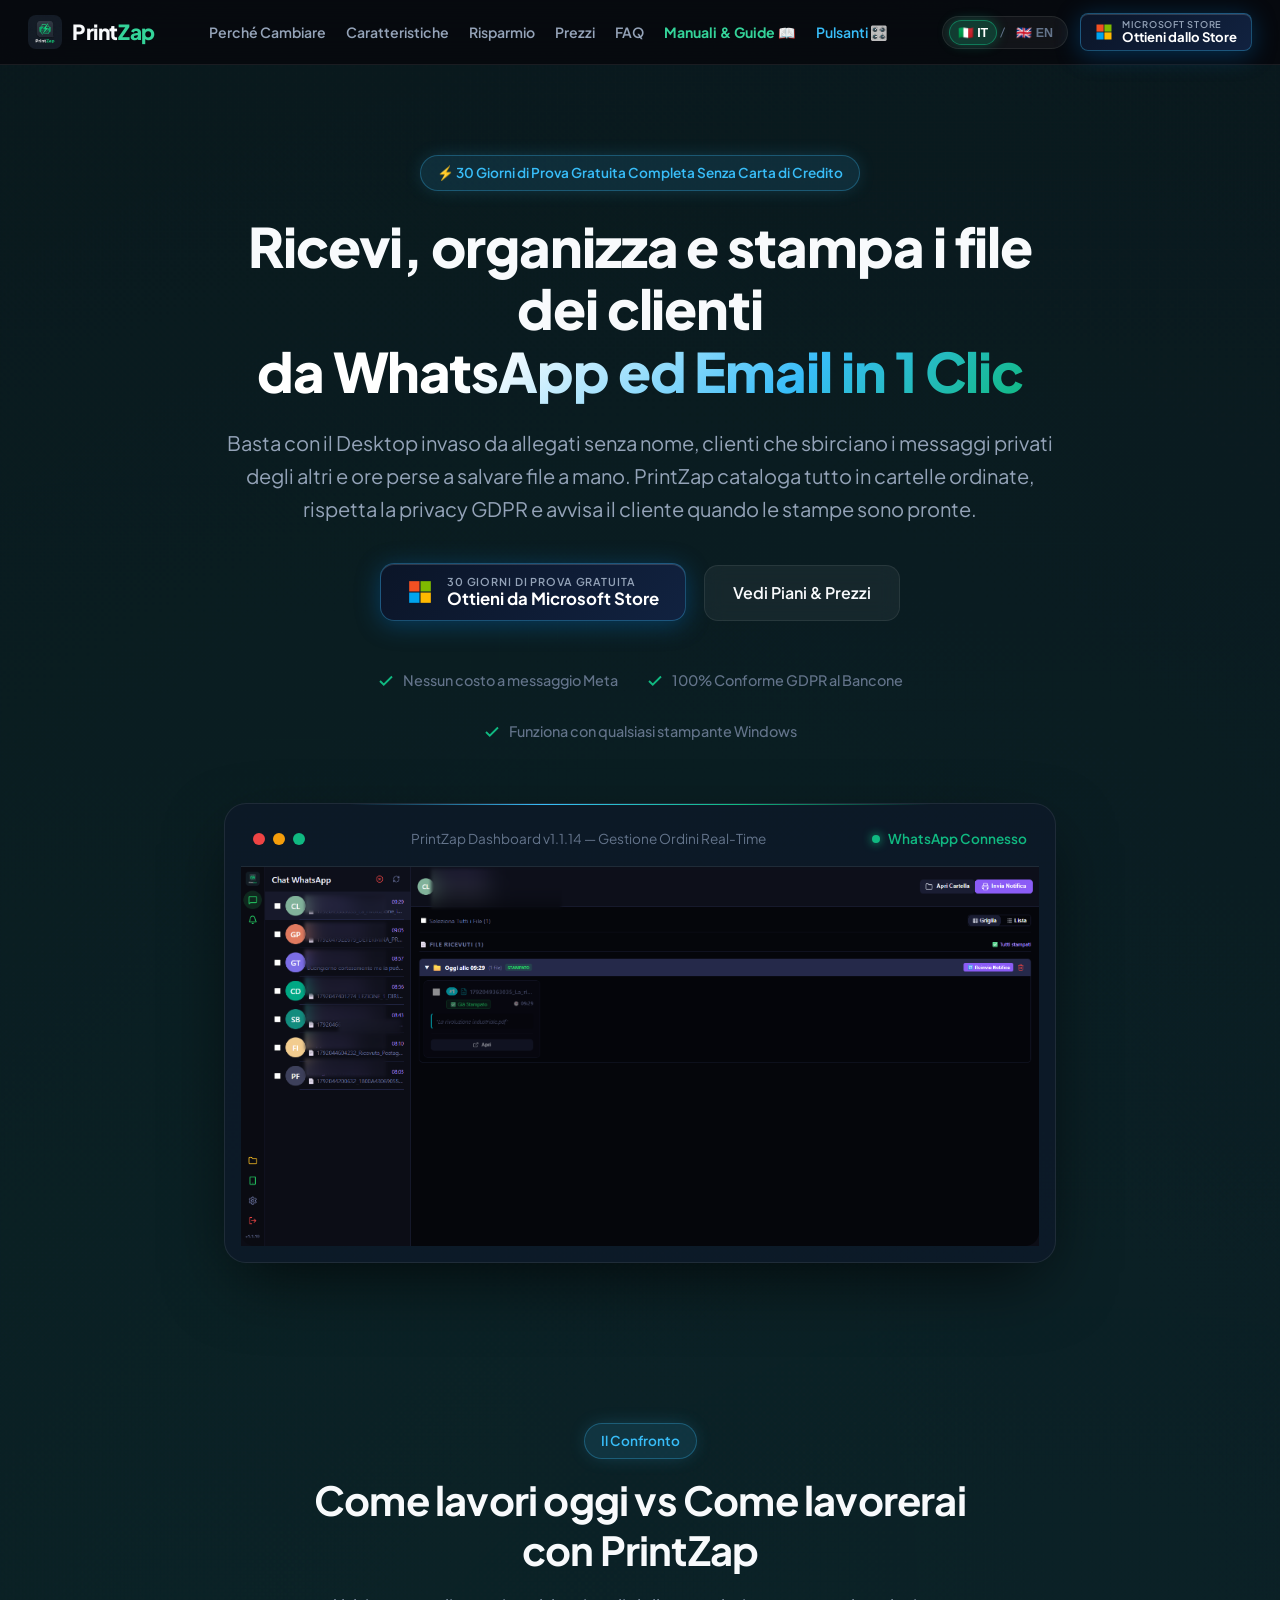
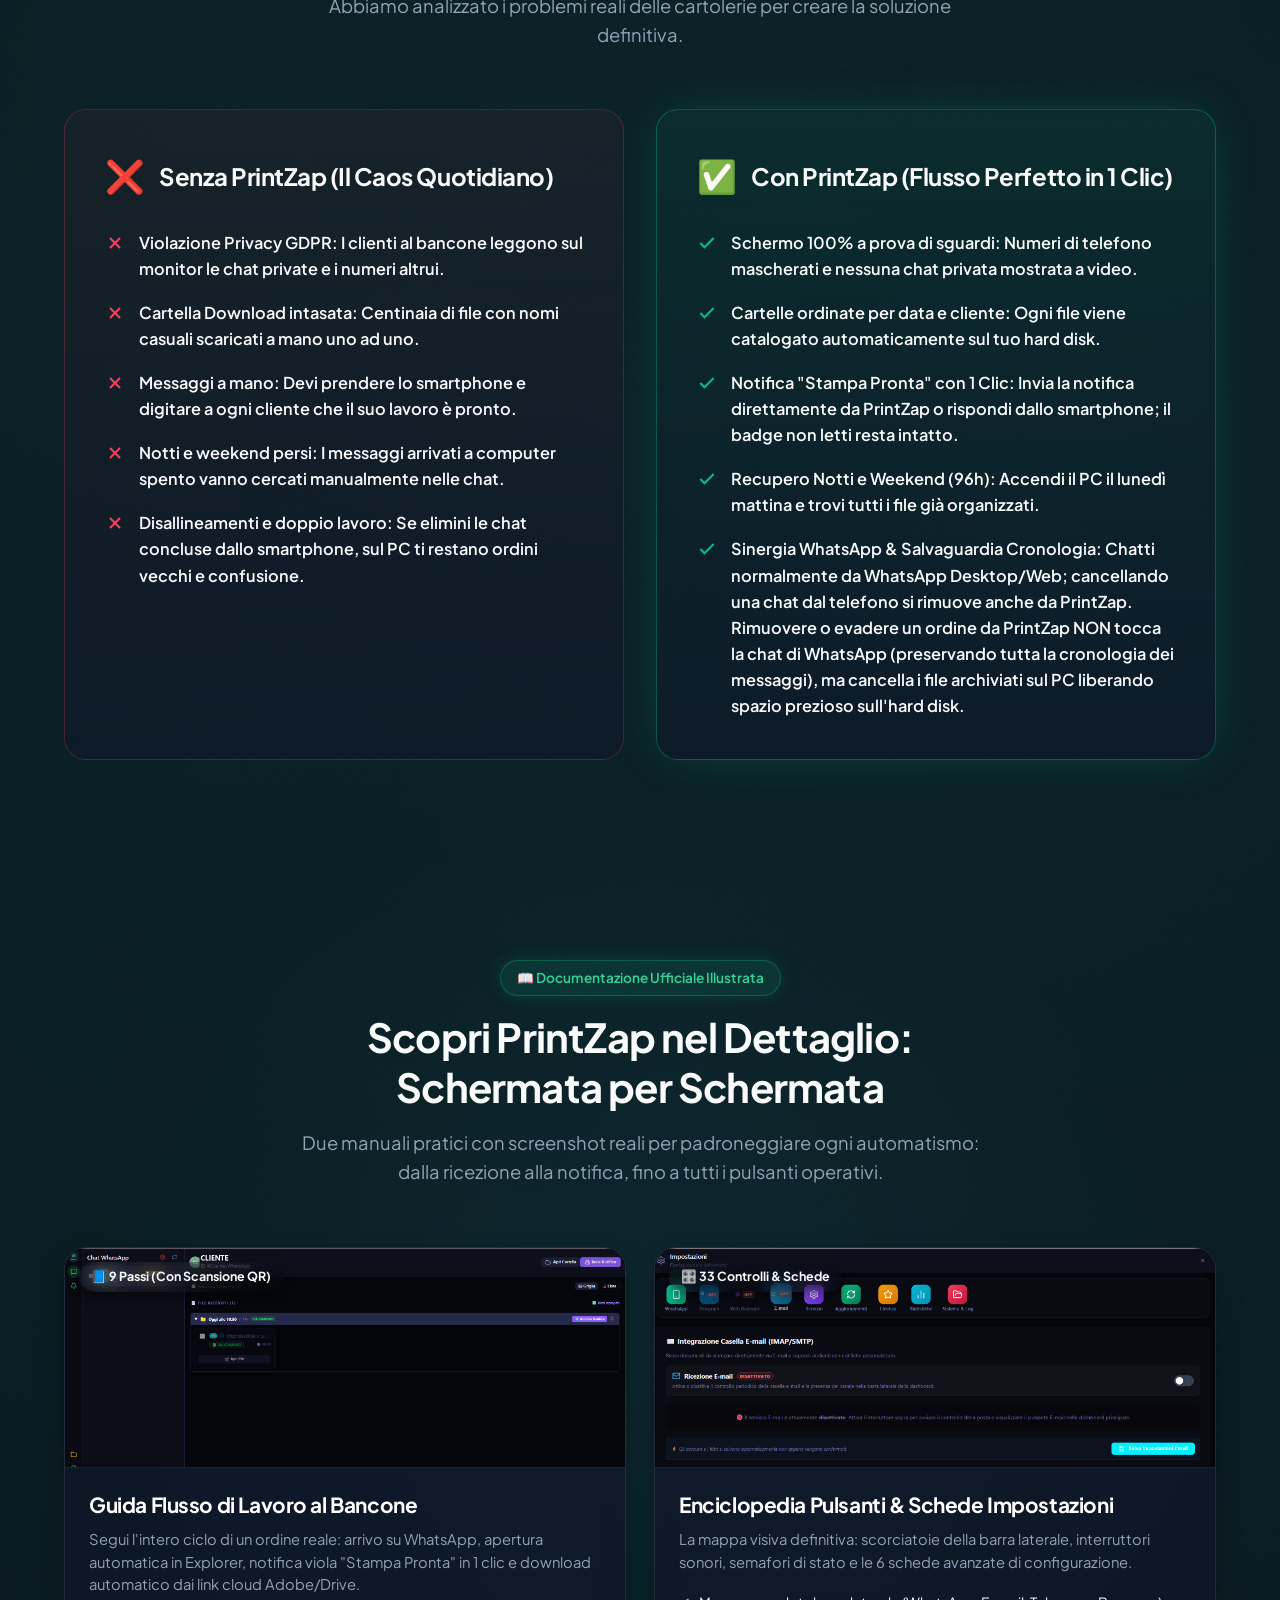
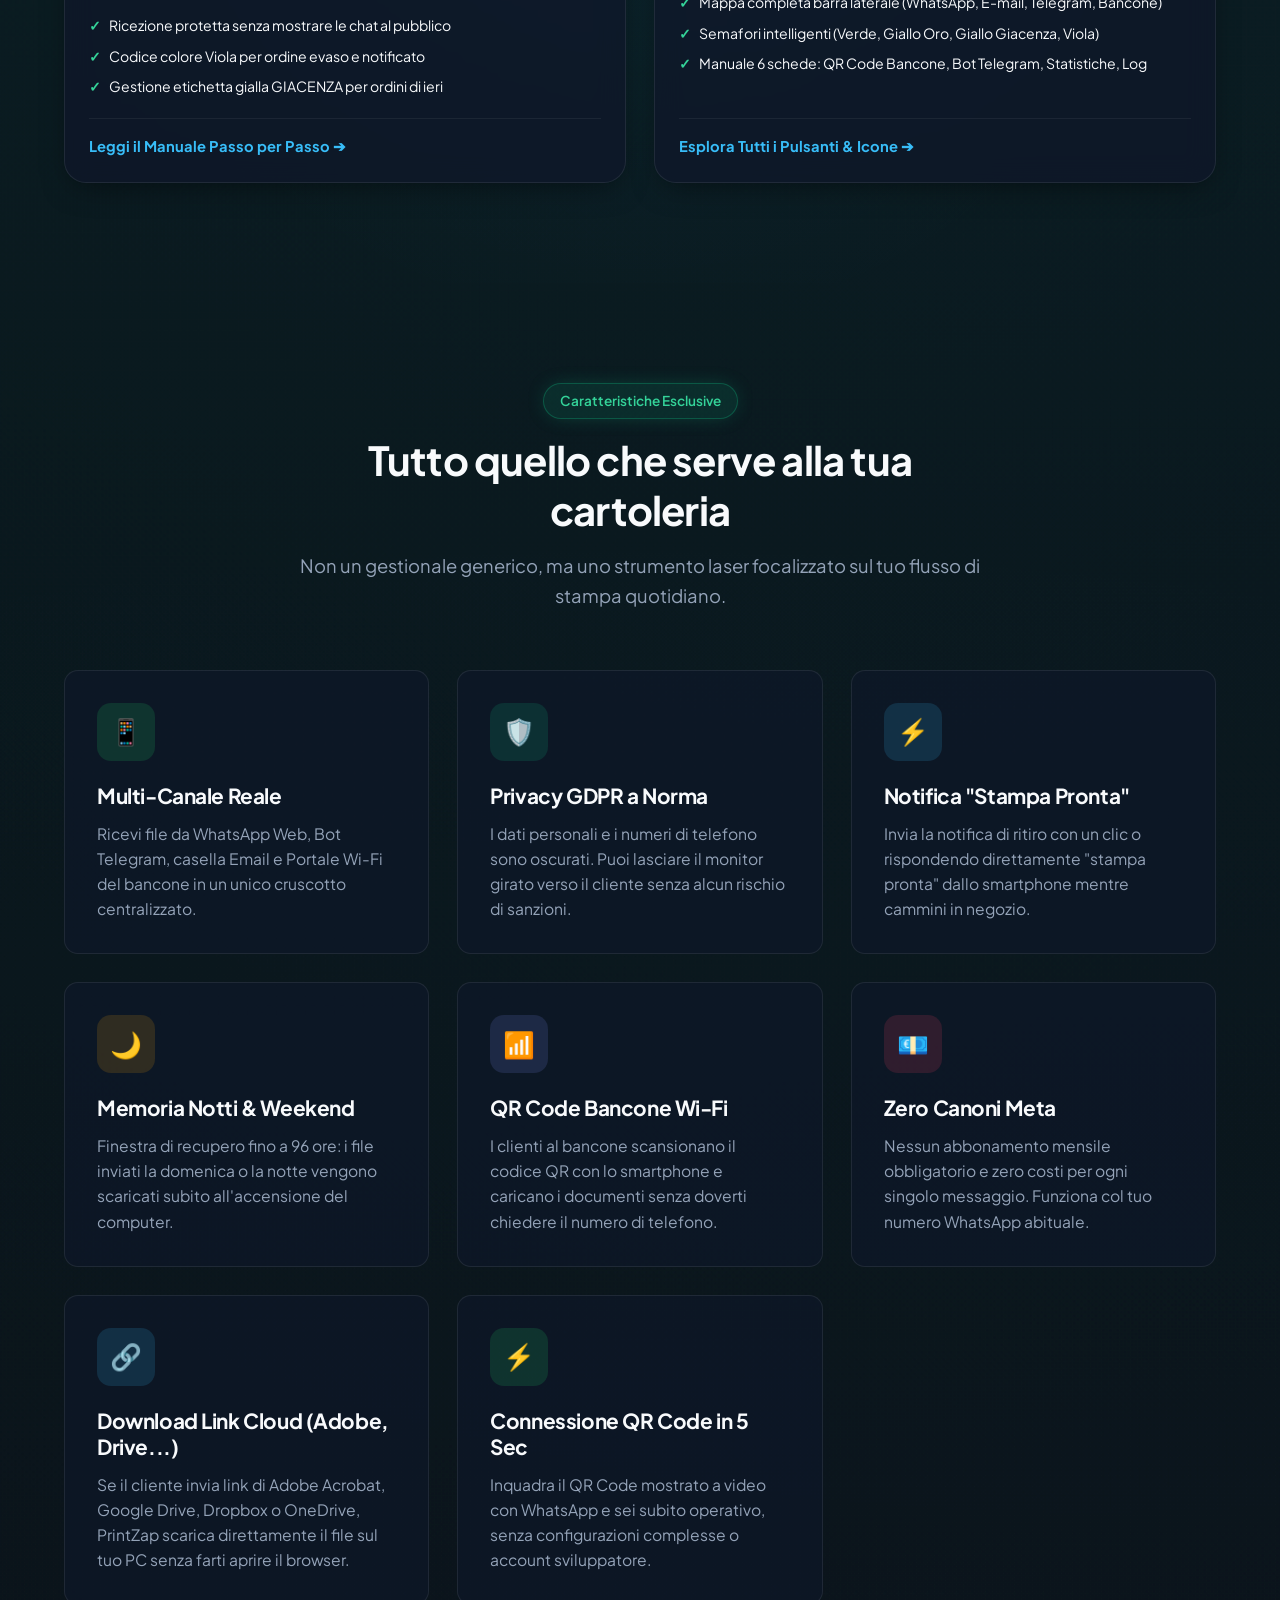
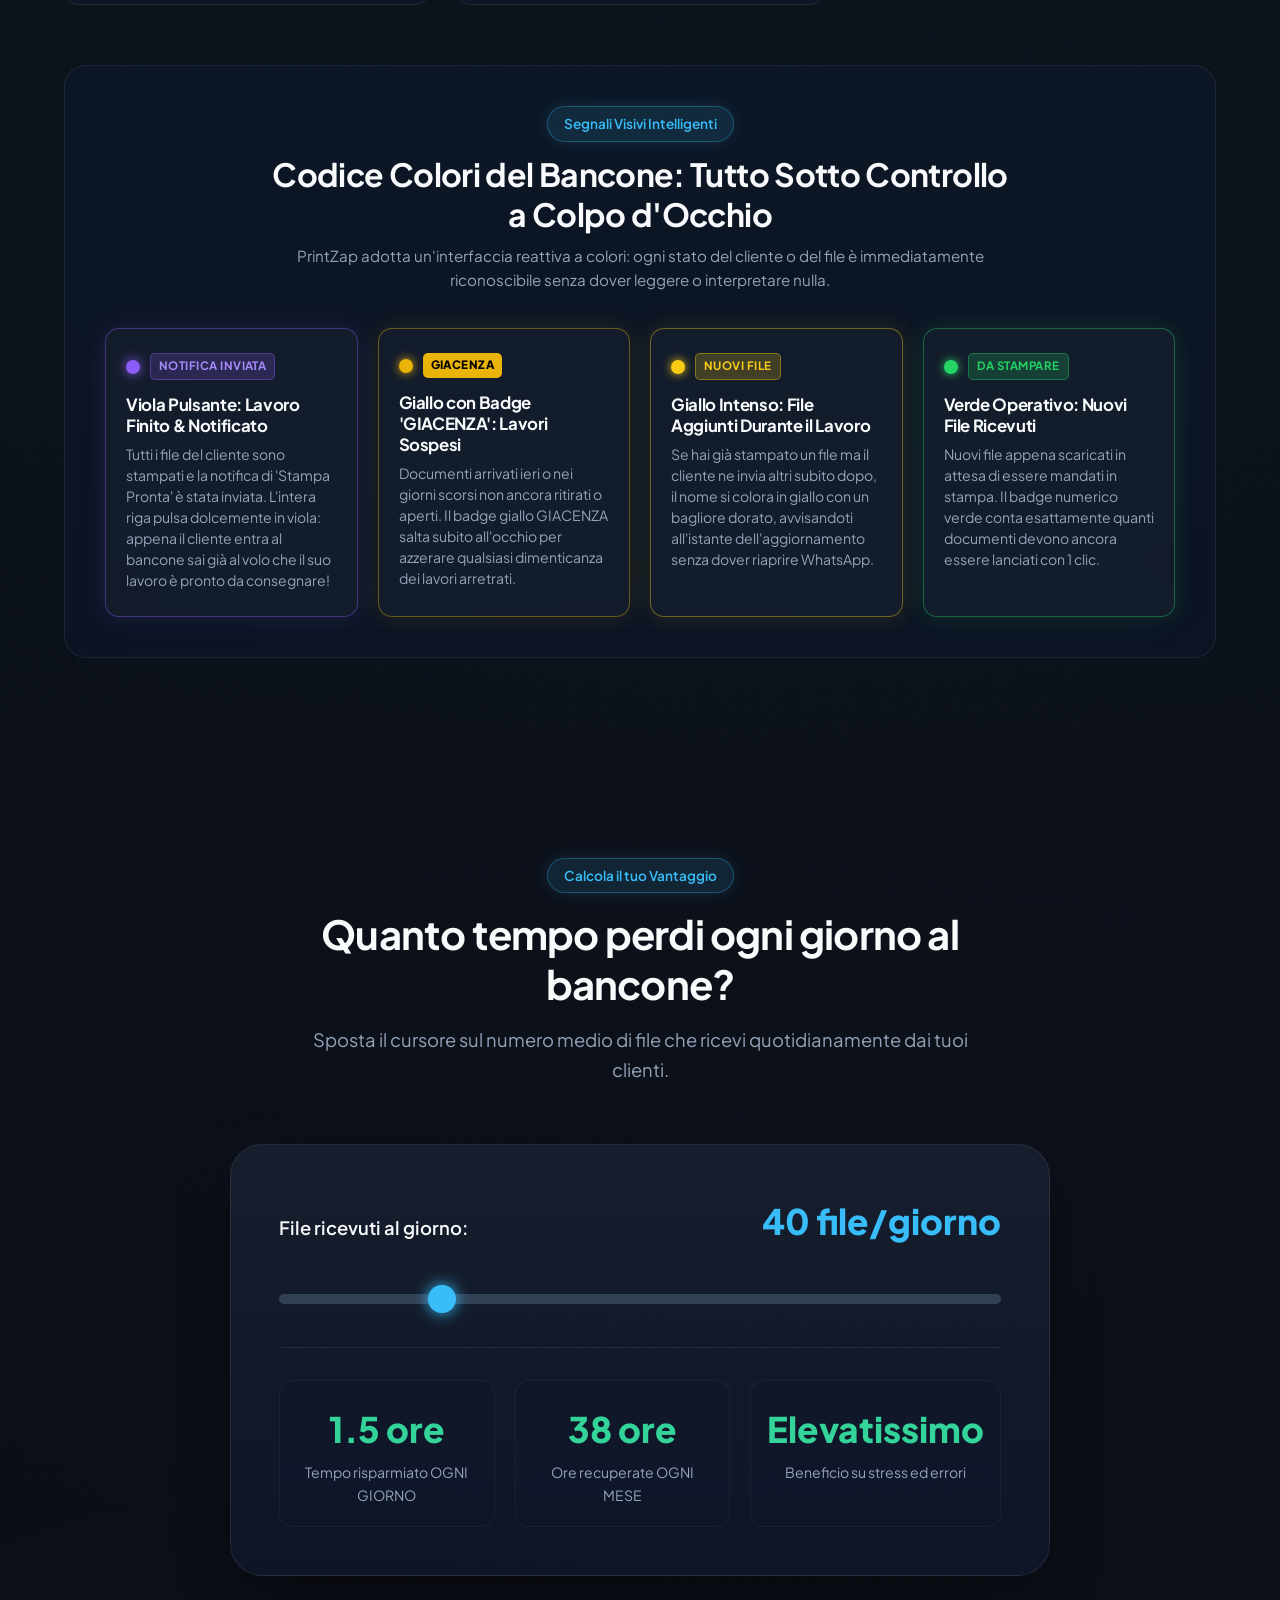
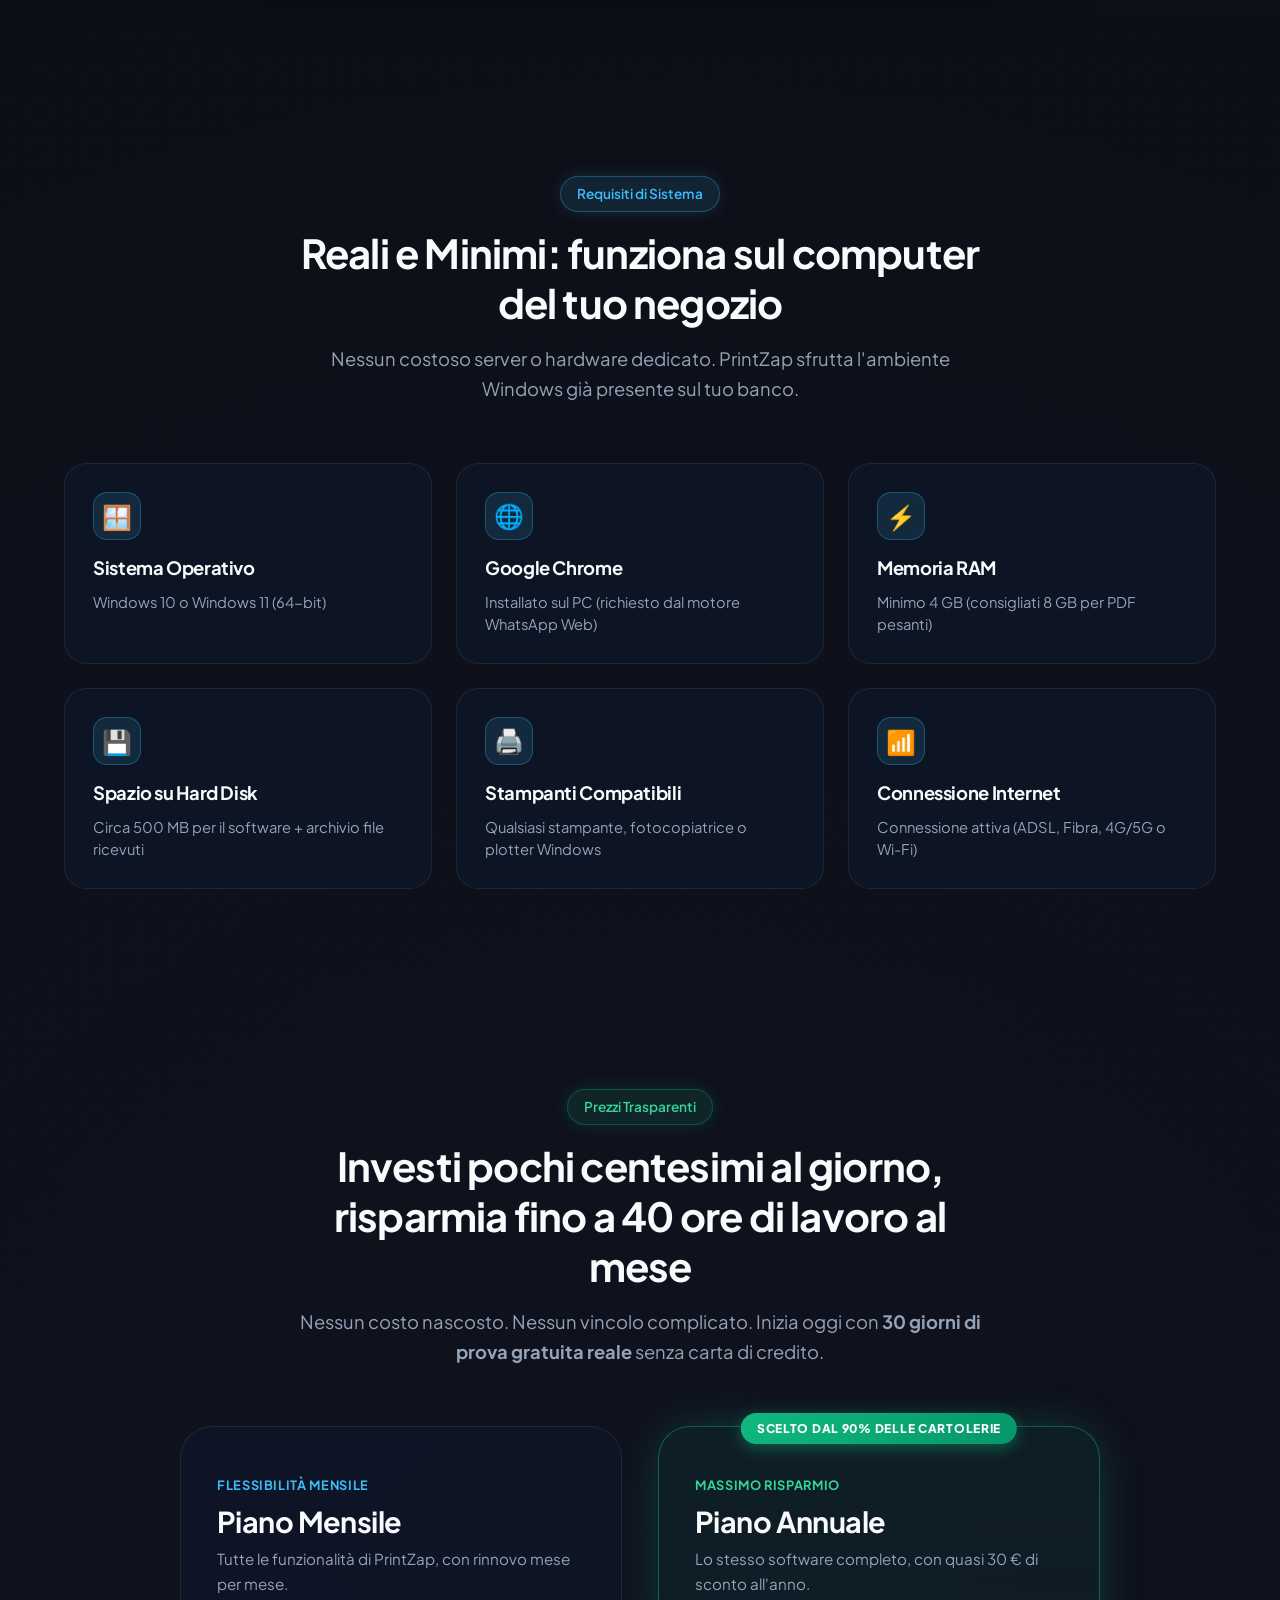
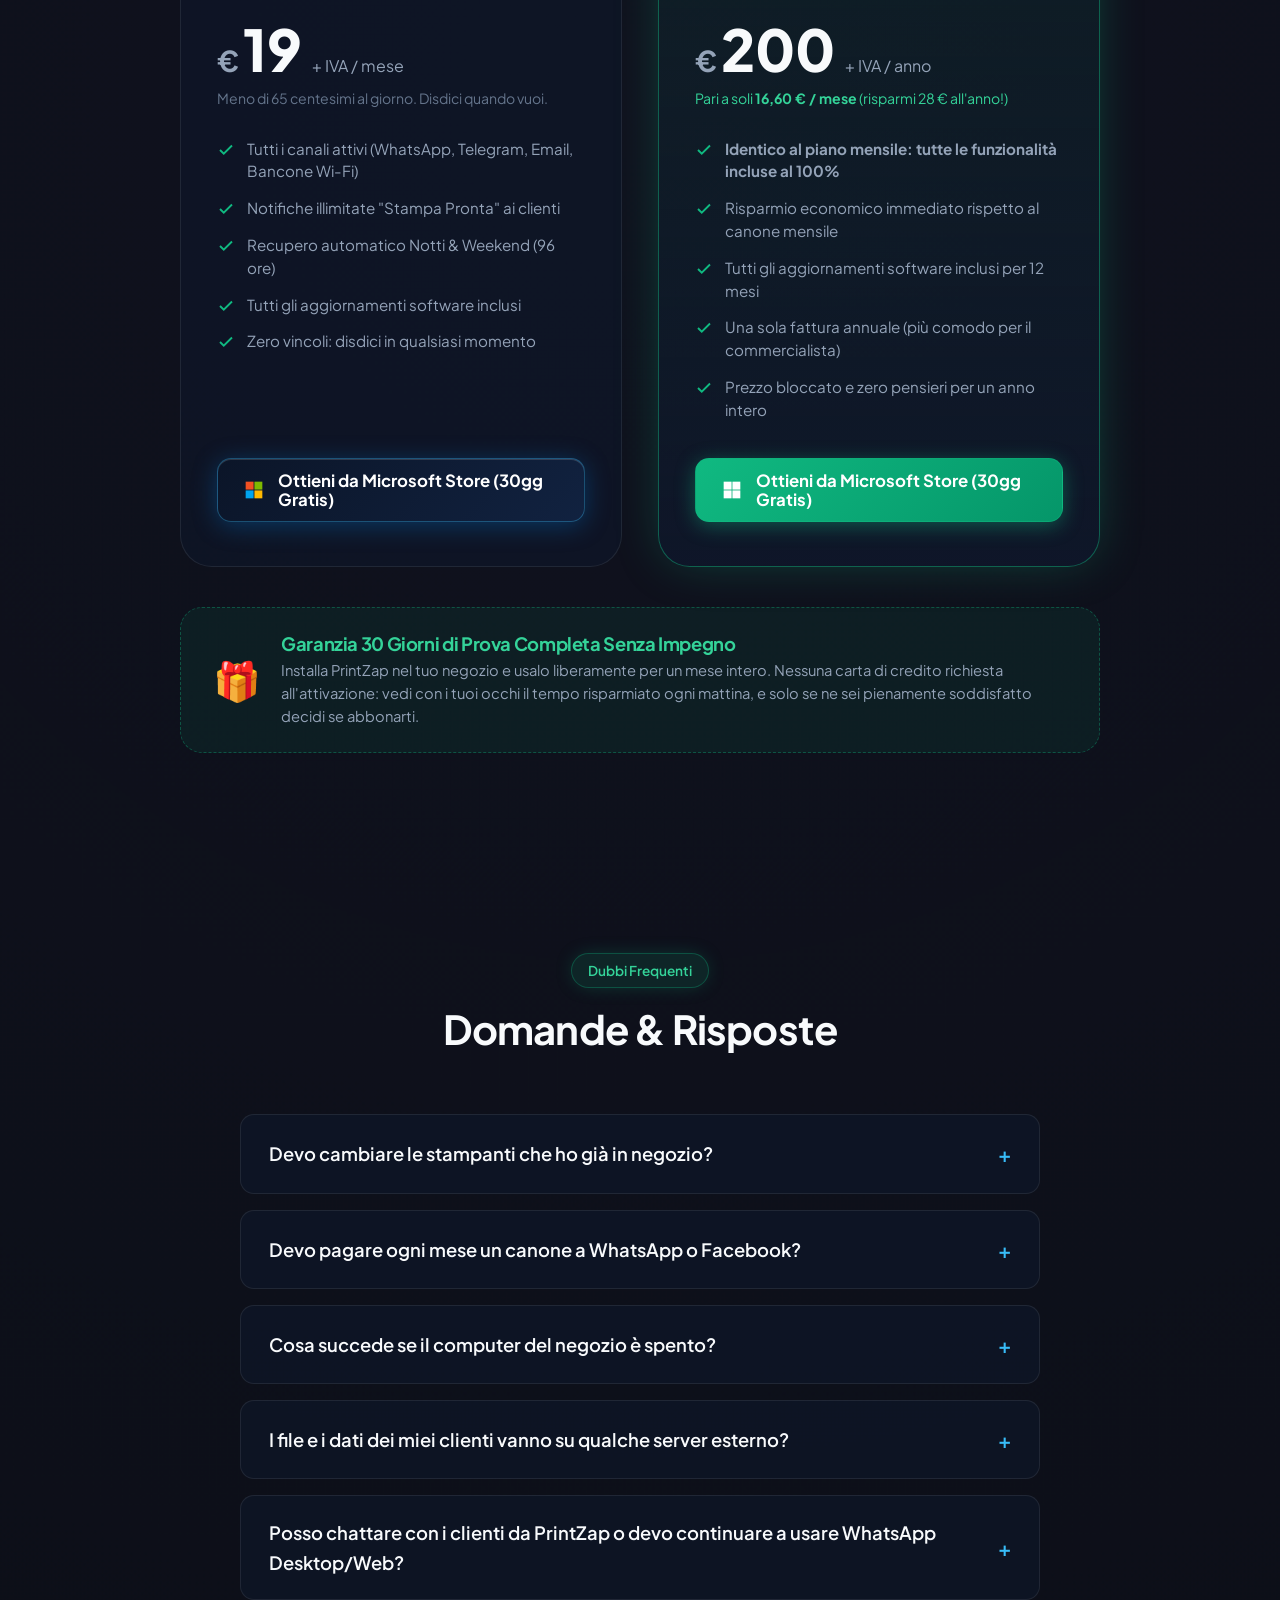
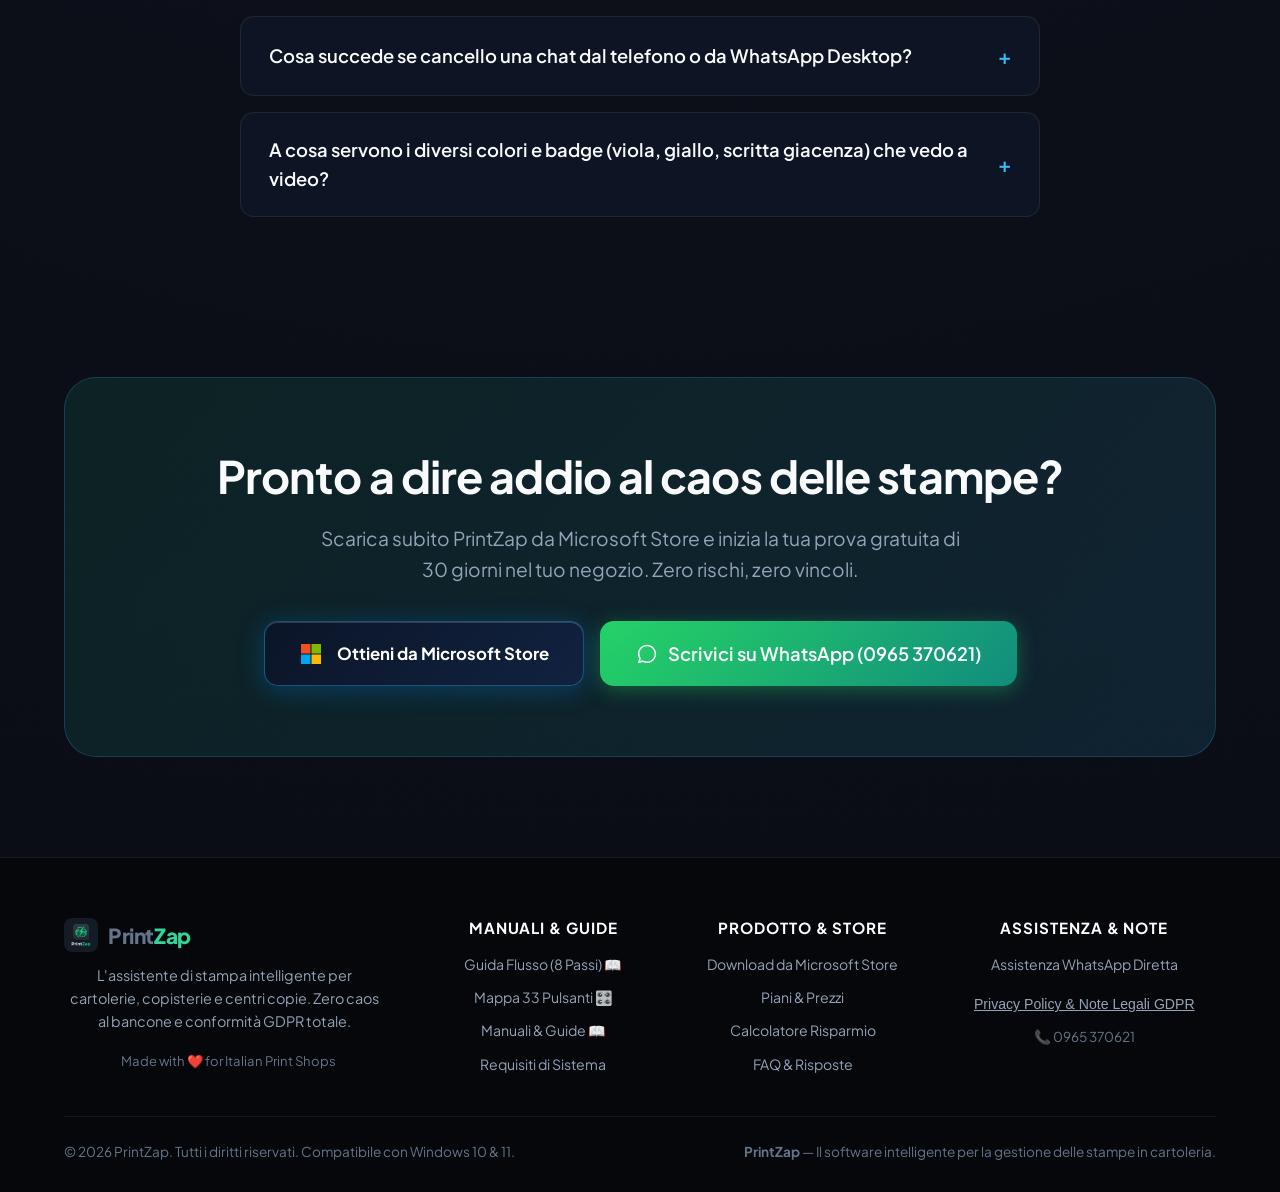
==== index.html @ ba6e80af "feat(web): pubblica sito web e guide illustrate PrintZap su GitHub Pages" ====
<!DOCTYPE html>
<html lang="it">
<head>
  <meta charset="UTF-8">
  <meta name="viewport" content="width=device-width, initial-scale=1.0">
  <title>PrintZap — L'Assistente di Stampa Intelligente per Cartolerie e Centri Copie</title>
  <meta name="description" content="Ricevi, organizza e stampa automaticamente i file da WhatsApp, Telegram, Email e Bancone Wi-Fi. Zero caos, conformità GDPR totale e notifica 'Stampa Pronta' in un clic.">
  
  <!-- Open Graph / WhatsApp Preview -->
  <meta property="og:type" content="website">
  <meta property="og:title" content="PrintZap — L'Assistente di Stampa per Cartolerie">
  <meta property="og:description" content="Automatizza la ricezione e la stampa dei file dei clienti da WhatsApp, Telegram ed Email. Scopri quanto tempo puoi risparmiare ogni giorno!">
  <meta property="og:image" content="logo.png">

  <!-- Google Fonts: Plus Jakarta Sans -->
  <link rel="preconnect" href="https://fonts.googleapis.com">
  <link rel="preconnect" href="https://fonts.gstatic.com" crossorigin>
  <link href="https://fonts.googleapis.com/css2?family=Plus+Jakarta+Sans:wght@400;500;600;700;800&display=swap" rel="stylesheet">

  <link rel="stylesheet" href="style.css">
  <link rel="icon" type="image/png" href="logo.png">
</head>
<body>

  <!-- ================= NAVBAR ================= -->
  <nav class="navbar">
    <div class="nav-container">
      <a href="#" class="nav-brand">
        <img src="logo.png" alt="PrintZap Logo" class="nav-logo" onerror="this.style.display='none'">
        <span>Print<span style="color: var(--primary-light);">Zap</span></span>
      </a>

      <ul class="nav-links">
        <li><a href="#confronto" data-i18n="nav_why">Perché Cambiare</a></li>
        <li><a href="#funzionalita" data-i18n="nav_features">Caratteristiche</a></li>
        <li><a href="#calcolatore" data-i18n="nav_calculator">Risparmio</a></li>
        <li><a href="#prezzi" data-i18n="nav_pricing">Prezzi</a></li>
        <li><a href="#faq" data-i18n="nav_faq">FAQ</a></li>
        <li><a href="#guide" style="color: var(--primary-light); font-weight: 700;" data-i18n="nav_hub">Manuali & Guide 📖</a></li>
        <li><a href="pulsanti.html" style="color: #38bdf8;" data-i18n="nav_buttons">Pulsanti 🎛️</a></li>
      </ul>

      <div class="nav-actions">
        <!-- Language Switcher IT / EN -->
        <div class="lang-switch-box" id="langSwitcher">
          <button type="button" class="lang-btn active" data-lang="it">🇮🇹 IT</button>
          <span class="lang-divider">/</span>
          <button type="button" class="lang-btn" data-lang="en">🇬🇧 EN</button>
        </div>

        <a href="https://apps.microsoft.com" class="btn-ms-store btn-sm" id="navStoreBtn" target="_blank" rel="noopener">
          <span class="ms-store-icon">
            <svg width="18" height="18" viewBox="0 0 24 24" fill="none">
              <rect x="2" y="2" width="9.5" height="9.5" fill="#f25022"/>
              <rect x="12.5" y="2" width="9.5" height="9.5" fill="#7fba00"/>
              <rect x="2" y="12.5" width="9.5" height="9.5" fill="#00a4ef"/>
              <rect x="12.5" y="12.5" width="9.5" height="9.5" fill="#ffb900"/>
            </svg>
          </span>
          <span class="ms-store-text">
            <span class="ms-store-sub">Microsoft Store</span>
            <span class="ms-store-main" data-i18n="nav_download">Ottieni dallo Store</span>
          </span>
        </a>
      </div>
    </div>
  </nav>

  <!-- ================= HERO SECTION ================= -->
  <header class="hero">
    <div class="container hero-content">
      <div class="badge badge-blue">
        <span data-i18n="hero_badge">⚡ 30 Giorni di Prova Gratuita Completa Senza Carta di Credito</span>
      </div>

      <h1 class="hero-title" data-i18n="hero_title">
        Ricevi, organizza e stampa i file dei clienti <br>
        <span class="gradient-text">da WhatsApp ed Email in 1 Clic</span>
      </h1>

      <p class="hero-subtitle" data-i18n="hero_subtitle">
        Basta con il Desktop invaso da allegati senza nome, clienti che sbirciano i messaggi privati degli altri e ore perse a salvare file a mano. 
        PrintZap cataloga tutto in cartelle ordinate, rispetta la privacy GDPR e avvisa il cliente quando le stampe sono pronte.
      </p>

      <div class="hero-cta">
        <a href="https://apps.microsoft.com" class="btn-ms-store" id="heroStoreBtn" target="_blank" rel="noopener">
          <span class="ms-store-icon">
            <svg width="26" height="26" viewBox="0 0 24 24" fill="none">
              <rect x="2" y="2" width="9.5" height="9.5" fill="#f25022"/>
              <rect x="12.5" y="2" width="9.5" height="9.5" fill="#7fba00"/>
              <rect x="2" y="12.5" width="9.5" height="9.5" fill="#00a4ef"/>
              <rect x="12.5" y="12.5" width="9.5" height="9.5" fill="#ffb900"/>
            </svg>
          </span>
          <span class="ms-store-text">
            <span class="ms-store-sub" data-i18n="hero_cta_sub">30 Giorni di Prova Gratuita</span>
            <span class="ms-store-main" data-i18n="hero_cta_download">Ottieni da Microsoft Store</span>
          </span>
        </a>
        <a href="#prezzi" class="btn btn-secondary" data-i18n="hero_cta_pricing">
          Vedi Piani & Prezzi
        </a>
      </div>

      <div class="trust-badges">
        <div class="trust-item">
          <svg width="18" height="18" viewBox="0 0 24 24" fill="none" stroke="currentColor" stroke-width="2.5"><polyline points="20 6 9 17 4 12"></polyline></svg>
          <span data-i18n="hero_trust_meta">Nessun costo a messaggio Meta</span>
        </div>
        <div class="trust-item">
          <svg width="18" height="18" viewBox="0 0 24 24" fill="none" stroke="currentColor" stroke-width="2.5"><polyline points="20 6 9 17 4 12"></polyline></svg>
          <span data-i18n="hero_trust_gdpr">100% Conforme GDPR al Bancone</span>
        </div>
        <div class="trust-item">
          <svg width="18" height="18" viewBox="0 0 24 24" fill="none" stroke="currentColor" stroke-width="2.5"><polyline points="20 6 9 17 4 12"></polyline></svg>
          <span data-i18n="hero_trust_printer">Funziona con qualsiasi stampante Windows</span>
        </div>
      </div>

      <!-- ================= INTERACTIVE DASHBOARD PREVIEW ================= -->
      <div class="mockup-wrapper">
        <div class="mockup-header">
          <div class="mockup-dots">
            <div class="mockup-dot"></div>
            <div class="mockup-dot"></div>
            <div class="mockup-dot"></div>
          </div>
          <div data-i18n="mockup_title"><strong>PrintZap Dashboard v1.1.14</strong> — Gestione Ordini Real-Time</div>
          <div class="mockup-status">
            <span class="status-pulse"></span>
            <span data-i18n="mockup_status">WhatsApp Connesso</span>
          </div>
        </div>

        <div class="mockup-body" style="padding: 0; background: #0c0d16; overflow: hidden; display: flex; justify-content: center;">
          <img src="dashboard-preview.png" alt="Interfaccia reale di PrintZap con WhatsApp integrato" style="width: 100%; height: auto; display: block; border-bottom-left-radius: 14px; border-bottom-right-radius: 14px;">
        </div>
      </div>

    </div>
  </header>

  <!-- ================= COMPARISON SECTION ================= -->
  <section class="section" id="confronto">
    <div class="container">
      <div class="section-title-wrap">
        <div class="badge badge-blue" data-i18n="comp_badge">Il Confronto</div>
        <h2 class="section-title" data-i18n="comp_title">Come lavori oggi vs Come lavorerai con PrintZap</h2>
        <p class="section-subtitle" data-i18n="comp_subtitle">
          Abbiamo analizzato i problemi reali delle cartolerie per creare la soluzione definitiva.
        </p>
      </div>

      <div class="comparison-grid">
        <!-- Bad side -->
        <div class="card-comparison card-bad">
          <div class="comparison-header">
            <span style="font-size: 2rem;">❌</span>
            <h3 data-i18n="comp_bad_title">Senza PrintZap (Il Caos Quotidiano)</h3>
          </div>
          <ul class="comparison-list">
            <li class="comparison-item">
              <svg class="icon-cross" width="20" height="20" viewBox="0 0 24 24" fill="none" stroke="currentColor" stroke-width="2.5"><line x1="18" y1="6" x2="6" y2="18"></line><line x1="6" y1="6" x2="18" y2="18"></line></svg>
              <div><span data-i18n="comp_bad_1_title">Violazione Privacy GDPR:</span><span data-i18n="comp_bad_1_desc"> I clienti al bancone leggono sul monitor le chat private e i numeri altrui.</span></div>
            </li>
            <li class="comparison-item">
              <svg class="icon-cross" width="20" height="20" viewBox="0 0 24 24" fill="none" stroke="currentColor" stroke-width="2.5"><line x1="18" y1="6" x2="6" y2="18"></line><line x1="6" y1="6" x2="18" y2="18"></line></svg>
              <div><span data-i18n="comp_bad_2_title">Cartella Download intasata:</span><span data-i18n="comp_bad_2_desc"> Centinaia di file con nomi casuali scaricati a mano uno ad uno.</span></div>
            </li>
            <li class="comparison-item">
              <svg class="icon-cross" width="20" height="20" viewBox="0 0 24 24" fill="none" stroke="currentColor" stroke-width="2.5"><line x1="18" y1="6" x2="6" y2="18"></line><line x1="6" y1="6" x2="18" y2="18"></line></svg>
              <div><span data-i18n="comp_bad_3_title">Messaggi a mano:</span><span data-i18n="comp_bad_3_desc"> Devi prendere lo smartphone e digitare a ogni cliente che il suo lavoro è pronto.</span></div>
            </li>
            <li class="comparison-item">
              <svg class="icon-cross" width="20" height="20" viewBox="0 0 24 24" fill="none" stroke="currentColor" stroke-width="2.5"><line x1="18" y1="6" x2="6" y2="18"></line><line x1="6" y1="6" x2="18" y2="18"></line></svg>
              <div><span data-i18n="comp_bad_4_title">Notti e weekend persi:</span><span data-i18n="comp_bad_4_desc"> I messaggi arrivati a computer spento vanno cercati manualmente nelle chat.</span></div>
            </li>
            <li class="comparison-item">
              <svg class="icon-cross" width="20" height="20" viewBox="0 0 24 24" fill="none" stroke="currentColor" stroke-width="2.5"><line x1="18" y1="6" x2="6" y2="18"></line><line x1="6" y1="6" x2="18" y2="18"></line></svg>
              <div><span data-i18n="comp_bad_5_title">Disallineamenti e doppio lavoro:</span><span data-i18n="comp_bad_5_desc"> Se elimini le chat concluse dallo smartphone, sul PC ti restano ordini vecchi e confusione.</span></div>
            </li>
          </ul>
        </div>

        <!-- Good side -->
        <div class="card-comparison card-good">
          <div class="comparison-header">
            <span style="font-size: 2rem;">✅</span>
            <h3 data-i18n="comp_good_title">Con PrintZap (Flusso Perfetto in 1 Clic)</h3>
          </div>
          <ul class="comparison-list">
            <li class="comparison-item">
              <svg class="icon-check" width="20" height="20" viewBox="0 0 24 24" fill="none" stroke="currentColor" stroke-width="2.5"><polyline points="20 6 9 17 4 12"></polyline></svg>
              <div><span data-i18n="comp_good_1_title">Schermo 100% a prova di sguardi:</span><span data-i18n="comp_good_1_desc"> Numeri di telefono mascherati e nessuna chat privata mostrata a video.</span></div>
            </li>
            <li class="comparison-item">
              <svg class="icon-check" width="20" height="20" viewBox="0 0 24 24" fill="none" stroke="currentColor" stroke-width="2.5"><polyline points="20 6 9 17 4 12"></polyline></svg>
              <div><span data-i18n="comp_good_2_title">Cartelle ordinate per data e cliente:</span><span data-i18n="comp_good_2_desc"> Ogni file viene catalogato automaticamente sul tuo hard disk.</span></div>
            </li>
            <li class="comparison-item">
              <svg class="icon-check" width="20" height="20" viewBox="0 0 24 24" fill="none" stroke="currentColor" stroke-width="2.5"><polyline points="20 6 9 17 4 12"></polyline></svg>
              <div><span data-i18n="comp_good_3_title">Notifica "Stampa Pronta" con 1 Clic:</span><span data-i18n="comp_good_3_desc"> Invia la notifica direttamente da PrintZap o rispondi dallo smartphone; il badge non letti resta intatto.</span></div>
            </li>
            <li class="comparison-item">
              <svg class="icon-check" width="20" height="20" viewBox="0 0 24 24" fill="none" stroke="currentColor" stroke-width="2.5"><polyline points="20 6 9 17 4 12"></polyline></svg>
              <div><span data-i18n="comp_good_4_title">Recupero Notti e Weekend (96h):</span><span data-i18n="comp_good_4_desc"> Accendi il PC il lunedì mattina e trovi tutti i file già organizzati.</span></div>
            </li>
            <li class="comparison-item">
              <svg class="icon-check" width="20" height="20" viewBox="0 0 24 24" fill="none" stroke="currentColor" stroke-width="2.5"><polyline points="20 6 9 17 4 12"></polyline></svg>
              <div><span data-i18n="comp_good_5_title">Sinergia WhatsApp & Salvaguardia Cronologia:</span><span data-i18n="comp_good_5_desc"> Chatti normalmente da WhatsApp Desktop/Web; cancellando una chat dal telefono si rimuove anche da PrintZap. Rimuovere o evadere un ordine da PrintZap NON tocca la chat di WhatsApp (preservando tutta la cronologia dei messaggi), ma cancella i file archiviati sul PC liberando spazio prezioso sull'hard disk.</span></div>
            </li>
          </ul>
        </div>
      </div>
    </div>
  </section>

  <!-- ================= VISUAL HUB: LE GUIDE COMPLETE ================= -->
  <section class="section" id="guide" style="background: radial-gradient(circle at 50% 50%, rgba(56, 189, 248, 0.05) 0%, transparent 70%);">
    <div class="container">
      <div class="section-title-wrap">
        <div class="badge badge-sky" data-i18n="hub_badge">📖 Documentazione Ufficiale Illustrata</div>
        <h2 class="section-title" data-i18n="hub_title">Scopri PrintZap nel Dettaglio: Schermata per Schermata</h2>
        <p class="section-subtitle" data-i18n="hub_subtitle">
          Due manuali pratici con screenshot reali per padroneggiare ogni automatismo: dalla ricezione alla notifica, fino a tutti i pulsanti operativi.
        </p>
      </div>

      <div class="hub-grid">
        <!-- Card 1: Flusso di Lavoro 8 Passi -->
        <a href="guida.html" class="hub-card">
          <div class="hub-card-preview">
            <img src="guida_img/06-printzap-notifica-viola.png" alt="Guida Flusso di Lavoro 8 Passi PrintZap" loading="lazy">
            <div class="hub-card-tag badge-violet" data-i18n="hub_card1_tag">📘 9 Passi (Con Scansione QR)</div>
          </div>
          <div class="hub-card-content">
            <h3 data-i18n="hub_card1_title">Guida Flusso di Lavoro al Bancone</h3>
            <p data-i18n="hub_card1_desc">
              Segui l'intero ciclo di un ordine reale: arrivo su WhatsApp, apertura automatica in Explorer, notifica viola "Stampa Pronta" in 1 clic e download automatico dai link cloud Adobe/Drive.
            </p>
            <ul class="hub-list">
              <li><span class="hub-check">✓</span> <span data-i18n="hub_card1_p1">Ricezione protetta senza mostrare le chat al pubblico</span></li>
              <li><span class="hub-check">✓</span> <span data-i18n="hub_card1_p2">Codice colore Viola per ordine evaso e notificato</span></li>
              <li><span class="hub-check">✓</span> <span data-i18n="hub_card1_p3">Gestione etichetta gialla GIACENZA per ordini di ieri</span></li>
            </ul>
            <div class="hub-card-action">
              <span class="hub-link-btn" data-i18n="hub_card1_btn">Leggi il Manuale Passo per Passo ➔</span>
            </div>
          </div>
        </a>

        <!-- Card 2: Enciclopedia Pulsanti & Icone (33 Controlli) -->
        <a href="pulsanti.html" class="hub-card">
          <div class="hub-card-preview">
            <img src="pulsanti_img/impostazioni_completa.png" alt="Mappa Pulsanti & Impostazioni PrintZap" loading="lazy">
            <div class="hub-card-tag badge-sky" data-i18n="hub_card2_tag">🎛️ 33 Controlli & Schede</div>
          </div>
          <div class="hub-card-content">
            <h3 data-i18n="hub_card2_title">Enciclopedia Pulsanti & Schede Impostazioni</h3>
            <p data-i18n="hub_card2_desc">
              La mappa visiva definitiva: scorciatoie della barra laterale, interruttori sonori, semafori di stato e le 6 schede avanzate di configurazione.
            </p>
            <ul class="hub-list">
              <li><span class="hub-check">✓</span> <span data-i18n="hub_card2_p1">Mappa completa barra laterale (WhatsApp, E-mail, Telegram, Bancone)</span></li>
              <li><span class="hub-check">✓</span> <span data-i18n="hub_card2_p2">Semafori intelligenti (Verde, Giallo Oro, Giallo Giacenza, Viola)</span></li>
              <li><span class="hub-check">✓</span> <span data-i18n="hub_card2_p3">Manuale 6 schede: QR Code Bancone, Bot Telegram, Statistiche, Log</span></li>
            </ul>
            <div class="hub-card-action">
              <span class="hub-link-btn" data-i18n="hub_card2_btn">Esplora Tutti i Pulsanti & Icone ➔</span>
            </div>
          </div>
        </a>
      </div>
    </div>
  </section>

  <!-- ================= FEATURES SECTION ================= -->
  <section class="section" id="funzionalita">
    <div class="container">
      <div class="section-title-wrap">
        <div class="badge" data-i18n="feat_badge">Caratteristiche Esclusive</div>
        <h2 class="section-title" data-i18n="feat_title">Tutto quello che serve alla tua cartoleria</h2>
        <p class="section-subtitle" data-i18n="feat_subtitle">
          Non un gestionale generico, ma uno strumento laser focalizzato sul tuo flusso di stampa quotidiano.
        </p>
      </div>

      <div class="features-grid">
        <div class="feature-card">
          <div class="feature-icon-box icon-box-wa">📱</div>
          <h4 data-i18n="feat_1_title">Multi-Canale Reale</h4>
          <p data-i18n="feat_1_desc">Ricevi file da WhatsApp Web, Bot Telegram, casella Email e Portale Wi-Fi del bancone in un unico cruscotto centralizzato.</p>
        </div>

        <div class="feature-card">
          <div class="feature-icon-box icon-box-emerald">🛡️</div>
          <h4 data-i18n="feat_2_title">Privacy GDPR a Norma</h4>
          <p data-i18n="feat_2_desc">I dati personali e i numeri di telefono sono oscurati. Puoi lasciare il monitor girato verso il cliente senza alcun rischio di sanzioni.</p>
        </div>

        <div class="feature-card">
          <div class="feature-icon-box icon-box-sky">⚡</div>
          <h4 data-i18n="feat_3_title">Notifica "Stampa Pronta"</h4>
          <p data-i18n="feat_3_desc">Invia la notifica di ritiro con un clic o rispondendo direttamente "stampa pronta" dallo smartphone mentre cammini in negozio.</p>
        </div>

        <div class="feature-card">
          <div class="feature-icon-box icon-box-amber">🌙</div>
          <h4 data-i18n="feat_4_title">Memoria Notti & Weekend</h4>
          <p data-i18n="feat_4_desc">Finestra di recupero fino a 96 ore: i file inviati la domenica o la notte vengono scaricati subito all'accensione del computer.</p>
        </div>

        <div class="feature-card">
          <div class="feature-icon-box icon-box-violet">📶</div>
          <h4 data-i18n="feat_5_title">QR Code Bancone Wi-Fi</h4>
          <p data-i18n="feat_5_desc">I clienti al bancone scansionano il codice QR con lo smartphone e caricano i documenti senza doverti chiedere il numero di telefono.</p>
        </div>

        <div class="feature-card">
          <div class="feature-icon-box icon-box-rose">💶</div>
          <h4 data-i18n="feat_6_title">Zero Canoni Meta</h4>
          <p data-i18n="feat_6_desc">Nessun abbonamento mensile obbligatorio e zero costi per ogni singolo messaggio. Funziona col tuo numero WhatsApp abituale.</p>
        </div>

        <div class="feature-card">
          <div class="feature-icon-box icon-box-sky">🔗</div>
          <h4 data-i18n="feat_7_title">Download Link Cloud (Adobe, Drive...)</h4>
          <p data-i18n="feat_7_desc">Se il cliente invia link di Adobe Acrobat, Google Drive, Dropbox o OneDrive, PrintZap scarica direttamente il file sul tuo PC senza farti aprire il browser.</p>
        </div>

        <div class="feature-card">
          <div class="feature-icon-box icon-box-wa">⚡</div>
          <h4 data-i18n="feat_8_title">Connessione QR Code in 5 Sec</h4>
          <p data-i18n="feat_8_desc">Inquadra il QR Code mostrato a video con WhatsApp e sei subito operativo, senza configurazioni complesse o account sviluppatore.</p>
        </div>
      </div>

      <!-- ================= COLOR CODING SYSTEM SHOWCASE ================= -->
      <div class="color-showcase-box">
        <div class="color-showcase-header">
          <div class="badge badge-blue" data-i18n="color_badge">Segnali Visivi Intelligenti</div>
          <h3 class="section-title" style="font-size: 2rem; margin: 12px 0 10px;" data-i18n="color_title">Codice Colori del Bancone: Tutto Sotto Controllo a Colpo d'Occhio</h3>
          <p style="color: var(--text-muted); font-size: 0.95rem; margin: 0;" data-i18n="color_subtitle">PrintZap adotta un'interfaccia reattiva a colori: ogni stato del cliente o del file è immediatamente riconoscibile senza dover leggere o interpretare nulla.</p>
        </div>

        <div class="color-showcase-grid">
          <!-- Card 1: Viola Pulsante -->
          <div class="color-card color-card-purple">
            <div class="color-indicator-row">
              <span class="color-dot dot-purple"></span>
              <span class="color-sample-badge badge-sample-purple" data-i18n="color_1_badge">NOTIFICA INVIATA</span>
            </div>
            <h4 data-i18n="color_1_title">Viola Pulsante: Lavoro Finito & Notificato</h4>
            <p data-i18n="color_1_desc">Tutti i file del cliente sono stampati e la notifica di 'Stampa Pronta' è stata inviata. L'intera riga pulsa dolcemente in viola: appena il cliente entra al bancone sai già al volo che il suo lavoro è pronto da consegnare!</p>
          </div>

          <!-- Card 2: Giallo Giacenza -->
          <div class="color-card color-card-amber">
            <div class="color-indicator-row">
              <span class="color-dot dot-amber"></span>
              <span class="color-sample-badge badge-sample-amber" data-i18n="color_2_badge">GIACENZA</span>
            </div>
            <h4 data-i18n="color_2_title">Giallo con Badge 'GIACENZA': Lavori Sospesi</h4>
            <p data-i18n="color_2_desc">Documenti arrivati ieri o nei giorni scorsi non ancora ritirati o aperti. Il badge giallo GIACENZA salta subito all'occhio per azzerare qualsiasi dimenticanza dei lavori arretrati.</p>
          </div>

          <!-- Card 3: Giallo Nuovi File -->
          <div class="color-card color-card-yellow">
            <div class="color-indicator-row">
              <span class="color-dot dot-yellow"></span>
              <span class="color-sample-badge badge-sample-yellow" data-i18n="color_3_badge">NUOVI FILE</span>
            </div>
            <h4 data-i18n="color_3_title">Giallo Intenso: File Aggiunti Durante il Lavoro</h4>
            <p data-i18n="color_3_desc">Se hai già stampato un file ma il cliente ne invia altri subito dopo, il nome si colora in giallo con un bagliore dorato, avvisandoti all'istante dell'aggiornamento senza dover riaprire WhatsApp.</p>
          </div>

          <!-- Card 4: Verde Operativo -->
          <div class="color-card color-card-green">
            <div class="color-indicator-row">
              <span class="color-dot dot-green"></span>
              <span class="color-sample-badge badge-sample-green" data-i18n="color_4_badge">DA STAMPARE</span>
            </div>
            <h4 data-i18n="color_4_title">Verde Operativo: Nuovi File Ricevuti</h4>
            <p data-i18n="color_4_desc">Nuovi file appena scaricati in attesa di essere mandati in stampa. Il badge numerico verde conta esattamente quanti documenti devono ancora essere lanciati con 1 clic.</p>
          </div>
        </div>
      </div>
    </div>
  </section>

  <!-- ================= CALCULATOR SECTION ================= -->
  <section class="section" id="calcolatore">
    <div class="container">
      <div class="section-title-wrap">
        <div class="badge badge-blue" data-i18n="calc_badge">Calcola il tuo Vantaggio</div>
        <h2 class="section-title" data-i18n="calc_title">Quanto tempo perdi ogni giorno al bancone?</h2>
        <p class="section-subtitle" data-i18n="calc_subtitle">Sposta il cursore sul numero medio di file che ricevi quotidianamente dai tuoi clienti.</p>
      </div>

      <div class="calculator-box">
        <div class="calc-label-row">
          <label style="font-weight: 600; font-size: 1.15rem;" data-i18n="calc_files_label">File ricevuti al giorno:</label>
          <span class="calc-val-highlight"><span id="filesCountDisplay">40</span> <span data-i18n="calc_files_unit">file/giorno</span></span>
        </div>

        <div class="calc-slider-wrap">
          <input type="range" min="10" max="150" step="5" value="40" class="custom-range" id="filesSlider">
        </div>

        <div class="calc-results-grid">
          <div class="calc-result-item">
            <div class="calc-res-num" id="timeSavedDay">1.5 ore</div>
            <div class="calc-res-desc" data-i18n="calc_day_desc">Tempo risparmiato OGNI GIORNO</div>
          </div>
          <div class="calc-result-item">
            <div class="calc-res-num" id="timeSavedMonth">38 ore</div>
            <div class="calc-res-desc" data-i18n="calc_month_desc">Ore recuperate OGNI MESE</div>
          </div>
          <div class="calc-result-item">
            <div class="calc-res-num" id="stressSaved">Elevatissimo</div>
            <div class="calc-res-desc" data-i18n="calc_stress_desc">Beneficio su stress ed errori</div>
          </div>
        </div>
      </div>
    </div>
  </section>

  <!-- ================= REQUIREMENTS SECTION (REALI & MINIMI) ================= -->
  <section class="section" id="requisiti">
    <div class="container">
      <div class="section-title-wrap">
        <div class="badge badge-blue" data-i18n="req_badge">Requisiti di Sistema</div>
        <h2 class="section-title" data-i18n="req_title">Reali e Minimi: funziona sul computer del tuo negozio</h2>
        <p class="section-subtitle" data-i18n="req_subtitle">
          Nessun costoso server o hardware dedicato. PrintZap sfrutta l'ambiente Windows già presente sul tuo banco.
        </p>
      </div>

      <div class="requirements-grid">
        <div class="req-card">
          <div class="req-icon-box">🪟</div>
          <h4 data-i18n="req_os_title">Sistema Operativo</h4>
          <p data-i18n="req_os_desc">Windows 10 o Windows 11 (64-bit)</p>
        </div>

        <div class="req-card">
          <div class="req-icon-box">🌐</div>
          <h4 data-i18n="req_browser_title">Google Chrome</h4>
          <p data-i18n="req_browser_desc">Installato sul PC (richiesto dal motore WhatsApp Web)</p>
        </div>

        <div class="req-card">
          <div class="req-icon-box">⚡</div>
          <h4 data-i18n="req_ram_title">Memoria RAM</h4>
          <p data-i18n="req_ram_desc">Minimo 4 GB (consigliati 8 GB per PDF pesanti)</p>
        </div>

        <div class="req-card">
          <div class="req-icon-box">💾</div>
          <h4 data-i18n="req_disk_title">Spazio su Hard Disk</h4>
          <p data-i18n="req_disk_desc">Circa 500 MB per il software + archivio file ricevuti</p>
        </div>

        <div class="req-card">
          <div class="req-icon-box">🖨️</div>
          <h4 data-i18n="req_printers_title">Stampanti Compatibili</h4>
          <p data-i18n="req_printers_desc">Qualsiasi stampante, fotocopiatrice o plotter Windows</p>
        </div>

        <div class="req-card">
          <div class="req-icon-box">📶</div>
          <h4 data-i18n="req_net_title">Connessione Internet</h4>
          <p data-i18n="req_net_desc">Connessione attiva (ADSL, Fibra, 4G/5G o Wi-Fi)</p>
        </div>
      </div>
    </div>
  </section>

  <!-- ================= PRICING SECTION ================= -->
  <section class="section" id="prezzi">
    <div class="container">
      <div class="section-title-wrap">
        <div class="badge" data-i18n="price_badge">Prezzi Trasparenti</div>
        <h2 class="section-title" data-i18n="price_title">Investi pochi centesimi al giorno, <br>risparmia fino a 40 ore di lavoro al mese</h2>
        <p class="section-subtitle" data-i18n="price_subtitle">
          Nessun costo nascosto. Nessun vincolo complicato. Inizia oggi con <strong>30 giorni di prova gratuita reale</strong> senza carta di credito.
        </p>
      </div>

      <!-- Pricing Cards -->
      <div class="pricing-grid">
        <!-- Monthly Card -->
        <div class="pricing-card">
          <div class="pricing-header">
            <span class="plan-tag" data-i18n="plan_monthly_tag">FLESSIBILITÀ MENSILE</span>
            <h3 class="plan-name" data-i18n="plan_monthly_name">Piano Mensile</h3>
            <p class="plan-desc" data-i18n="plan_monthly_desc">Tutte le funzionalità di PrintZap, con rinnovo mese per mese.</p>
          </div>
          <div class="price-box">
            <span class="price-currency">€</span>
            <span class="price-amount">19</span>
            <span class="price-period" data-i18n="plan_monthly_period">+ IVA / mese</span>
          </div>
          <p class="price-subtext" data-i18n="plan_monthly_subtext">Meno di 65 centesimi al giorno. Disdici quando vuoi.</p>
          <ul class="plan-features">
            <li><svg class="icon-check" width="18" height="18" viewBox="0 0 24 24" fill="none" stroke="currentColor" stroke-width="2.5"><polyline points="20 6 9 17 4 12"></polyline></svg> <span data-i18n="plan_feat_channels">Tutti i canali attivi (WhatsApp, Telegram, Email, Bancone Wi-Fi)</span></li>
            <li><svg class="icon-check" width="18" height="18" viewBox="0 0 24 24" fill="none" stroke="currentColor" stroke-width="2.5"><polyline points="20 6 9 17 4 12"></polyline></svg> <span data-i18n="plan_feat_notifications">Notifiche illimitate "Stampa Pronta" ai clienti</span></li>
            <li><svg class="icon-check" width="18" height="18" viewBox="0 0 24 24" fill="none" stroke="currentColor" stroke-width="2.5"><polyline points="20 6 9 17 4 12"></polyline></svg> <span data-i18n="plan_feat_weekend">Recupero automatico Notti & Weekend (96 ore)</span></li>
            <li><svg class="icon-check" width="18" height="18" viewBox="0 0 24 24" fill="none" stroke="currentColor" stroke-width="2.5"><polyline points="20 6 9 17 4 12"></polyline></svg> <span data-i18n="plan_feat_updates">Tutti gli aggiornamenti software inclusi</span></li>
            <li><svg class="icon-check" width="18" height="18" viewBox="0 0 24 24" fill="none" stroke="currentColor" stroke-width="2.5"><polyline points="20 6 9 17 4 12"></polyline></svg> <span data-i18n="plan_feat_cancel">Zero vincoli: disdici in qualsiasi momento</span></li>
          </ul>
          <a href="https://apps.microsoft.com" class="btn-ms-store" style="width: 100%; justify-content: center;" target="_blank" rel="noopener">
            <span class="ms-store-icon">
              <svg width="20" height="20" viewBox="0 0 24 24" fill="none">
                <rect x="2" y="2" width="9.5" height="9.5" fill="#f25022"/>
                <rect x="12.5" y="2" width="9.5" height="9.5" fill="#7fba00"/>
                <rect x="2" y="12.5" width="9.5" height="9.5" fill="#00a4ef"/>
                <rect x="12.5" y="12.5" width="9.5" height="9.5" fill="#ffb900"/>
              </svg>
            </span>
            <span class="ms-store-text">
              <span class="ms-store-main" data-i18n="plan_monthly_btn">Ottieni da Microsoft Store (30gg Gratis)</span>
            </span>
          </a>
        </div>

        <!-- Annual Card (Popular) -->
        <div class="pricing-card pricing-card-popular">
          <div class="popular-ribbon" data-i18n="plan_annual_ribbon">SCELTO DAL 90% DELLE CARTOLERIE</div>
          <div class="pricing-header">
            <span class="plan-tag tag-emerald" data-i18n="plan_annual_tag">MASSIMO RISPARMIO</span>
            <h3 class="plan-name" data-i18n="plan_annual_name">Piano Annuale</h3>
            <p class="plan-desc" data-i18n="plan_annual_desc">Lo stesso software completo, con quasi 30 € di sconto all'anno.</p>
          </div>
          <div class="price-box">
            <span class="price-currency">€</span>
            <span class="price-amount">200</span>
            <span class="price-period" data-i18n="plan_annual_period">+ IVA / anno</span>
          </div>
          <p class="price-subtext" style="color: var(--primary-light);" data-i18n="plan_annual_subtext">Pari a soli <strong>16,60 € / mese</strong> (risparmi 28 € all'anno!)</p>
          <ul class="plan-features">
            <li><svg class="icon-check" width="18" height="18" viewBox="0 0 24 24" fill="none" stroke="currentColor" stroke-width="2.5"><polyline points="20 6 9 17 4 12"></polyline></svg> <span data-i18n="plan_annual_feat_full"><strong>Identico al piano mensile: tutte le funzionalità incluse al 100%</strong></span></li>
            <li><svg class="icon-check" width="18" height="18" viewBox="0 0 24 24" fill="none" stroke="currentColor" stroke-width="2.5"><polyline points="20 6 9 17 4 12"></polyline></svg> <span data-i18n="plan_annual_feat_savings">Risparmio economico immediato rispetto al canone mensile</span></li>
            <li><svg class="icon-check" width="18" height="18" viewBox="0 0 24 24" fill="none" stroke="currentColor" stroke-width="2.5"><polyline points="20 6 9 17 4 12"></polyline></svg> <span data-i18n="plan_annual_feat_support">Tutti gli aggiornamenti software inclusi per 12 mesi</span></li>
            <li><svg class="icon-check" width="18" height="18" viewBox="0 0 24 24" fill="none" stroke="currentColor" stroke-width="2.5"><polyline points="20 6 9 17 4 12"></polyline></svg> <span data-i18n="plan_annual_feat_invoice">Una sola fattura annuale (più comodo per il commercialista)</span></li>
            <li><svg class="icon-check" width="18" height="18" viewBox="0 0 24 24" fill="none" stroke="currentColor" stroke-width="2.5"><polyline points="20 6 9 17 4 12"></polyline></svg> <span data-i18n="plan_annual_feat_locked">Prezzo bloccato e zero pensieri per un anno intero</span></li>
          </ul>
          <a href="https://apps.microsoft.com" class="btn-ms-store" style="width: 100%; justify-content: center; background: linear-gradient(135deg, #10b981 0%, #059669 100%); border-color: rgba(16, 185, 129, 0.4); box-shadow: 0 4px 20px rgba(16, 185, 129, 0.4);" target="_blank" rel="noopener">
            <span class="ms-store-icon">
              <svg width="20" height="20" viewBox="0 0 24 24" fill="none">
                <rect x="2" y="2" width="9.5" height="9.5" fill="#ffffff"/>
                <rect x="12.5" y="2" width="9.5" height="9.5" fill="#ffffff"/>
                <rect x="2" y="12.5" width="9.5" height="9.5" fill="#ffffff"/>
                <rect x="12.5" y="12.5" width="9.5" height="9.5" fill="#ffffff"/>
              </svg>
            </span>
            <span class="ms-store-text">
              <span class="ms-store-main" data-i18n="plan_annual_btn">Ottieni da Microsoft Store (30gg Gratis)</span>
            </span>
          </a>
        </div>
      </div>

      <!-- Trial Guarantee Box -->
      <div class="trial-guarantee-box">
        <div class="guarantee-icon">🎁</div>
        <div class="guarantee-text">
          <h4 data-i18n="guarantee_title">Garanzia 30 Giorni di Prova Completa Senza Impegno</h4>
          <p data-i18n="guarantee_desc">Installa PrintZap nel tuo negozio e usalo liberamente per un mese intero. Nessuna carta di credito richiesta all'attivazione: vedi con i tuoi occhi il tempo risparmiato ogni mattina, e solo se ne sei pienamente soddisfatto decidi se abbonarti.</p>
        </div>
      </div>
    </div>
  </section>

  <!-- ================= FAQ SECTION ================= -->
  <section class="section" id="faq">
    <div class="container">
      <div class="section-title-wrap">
        <div class="badge" data-i18n="faq_badge">Dubbi Frequenti</div>
        <h2 class="section-title" data-i18n="faq_title">Domande & Risposte</h2>
      </div>

      <div class="faq-wrap">
        <div class="faq-item">
          <div class="faq-question">
            <span data-i18n="faq_q1">Devo cambiare le stampanti che ho già in negozio?</span>
            <span class="faq-icon">+</span>
          </div>
          <div class="faq-answer" data-i18n="faq_a1">
            Assolutamente no! PrintZap si interfaccia direttamente con Windows: funziona con qualsiasi stampante, fotocopiatrice, multifunzione o plotter già installato sul tuo computer (Canon, HP, Ricoh, Brother, Kyocera, ecc.).
          </div>
        </div>

        <div class="faq-item">
          <div class="faq-question">
            <span data-i18n="faq_q2">Devo pagare ogni mese un canone a WhatsApp o Facebook?</span>
            <span class="faq-icon">+</span>
          </div>
          <div class="faq-answer" data-i18n="faq_a2">
            No! PrintZap utilizza il protocollo WhatsApp Web standard del tuo numero aziendale. Non richiede account sviluppatore Meta e non ci sono costi a consumo per messaggio inviato.
          </div>
        </div>

        <div class="faq-item">
          <div class="faq-question">
            <span data-i18n="faq_q3">Cosa succede se il computer del negozio è spento?</span>
            <span class="faq-icon">+</span>
          </div>
          <div class="faq-answer" data-i18n="faq_a3">
            Nessun problema: grazie alla nuova finestra intelligente di 96 ore, all'accensione del computer il mattino o il lunedì dopo il weekend, PrintZap scarica e organizza automaticamente tutti i file arrivati mentre eri chiuso.
          </div>
        </div>

        <div class="faq-item">
          <div class="faq-question">
            <span data-i18n="faq_q4">I file e i dati dei miei clienti vanno su qualche server esterno?</span>
            <span class="faq-icon">+</span>
          </div>
          <div class="faq-answer" data-i18n="faq_a4">
            No, la privacy è totale al 100%. Il database SQLite e tutte le cartelle con i file rimangono fisicamente ed esclusivamente all'interno dell'hard disk del tuo computer. Nessun dato viene caricato su cloud terzi.
          </div>
        </div>

        <div class="faq-item">
          <div class="faq-question">
            <span data-i18n="faq_q5">Posso chattare con i clienti da PrintZap o devo continuare a usare WhatsApp Desktop/Web?</span>
            <span class="faq-icon">+</span>
          </div>
          <div class="faq-answer" data-i18n="faq_a5">
            Per dialogare e inviare normali messaggi di testo con i tuoi clienti continui a utilizzare la tua consueta applicazione WhatsApp (Desktop, Web o Smartphone). PrintZap lavora in perfetta sinergia: si occupa in automatico di scaricare e catalogare i file di stampa, e ti permette di inviare la notifica ufficiale di "Stampa Pronta" con un singolo clic direttamente dalla sua dashboard (preservando il badge verde dei non letti su WhatsApp) oppure rispondendo 'stampa pronta' dal telefono.
          </div>
        </div>

        <div class="faq-item">
          <div class="faq-question">
            <span data-i18n="faq_q6">Cosa succede se cancello una chat dal telefono o da WhatsApp Desktop?</span>
            <span class="faq-icon">+</span>
          </div>
          <div class="faq-answer" data-i18n="faq_a6">
            La logica è progettata per proteggere la tua cronologia e non intasare il computer: se cancelli una chat dal tuo smartphone o da WhatsApp Desktop/Web, PrintZap recepisce la cancellazione e rimuove l'ordine dal banco per evitare doppioni. Al contrario, se elimini o evadi un ordine da PrintZap, la tua conversazione su WhatsApp NON viene toccata (la cronologia e i messaggi con il cliente rimangono sempre intatti e al sicuro sul tuo telefono), ma vengono cancellati i file archiviati sul PC per liberare spazio prezioso su disco!
          </div>
        </div>

        <div class="faq-item">
          <div class="faq-question">
            <span data-i18n="faq_q7">A cosa servono i diversi colori e badge (viola, giallo, scritta giacenza) che vedo a video?</span>
            <span class="faq-icon">+</span>
          </div>
          <div class="faq-answer" data-i18n="faq_a7">
            PrintZap usa un sistema di semafori visivi studiato per il caos del bancone: il <strong>Viola Elettrico pulsante</strong> indica che l'ordine è stampato al 100% e la notifica è stata inviata (pronto per la consegna); il <strong>badge Giallo GIACENZA</strong> evidenzia i documenti arrivati ieri o nei giorni scorsi non ancora ritirati; il <strong>Giallo Intenso</strong> segnala nuovi file inviati dal cliente dopo la prima stampa; il <strong>Verde</strong> indica i file freschi ancora da stampare. Tutto è pensato per lavorare veloci e a zero errori anche nelle ore di punta!
          </div>
        </div>
      </div>
    </div>
  </section>

  <!-- ================= CTA BANNER ================= -->
  <div class="container" id="contatti">
    <div class="cta-banner">
      <h2 data-i18n="cta_title">Pronto a dire addio al caos delle stampe?</h2>
      <p data-i18n="cta_desc">
        Scarica subito PrintZap per Windows e inizia la tua prova gratuita di 30 giorni nel tuo negozio. Zero rischi, zero vincoli.
      </p>
      <div style="display: flex; gap: 16px; justify-content: center; flex-wrap: wrap;">
        <a href="https://apps.microsoft.com" class="btn-ms-store" style="font-size: 1.15rem; padding: 16px 34px;" target="_blank" rel="noopener">
          <span class="ms-store-icon">
            <svg width="24" height="24" viewBox="0 0 24 24" fill="none">
              <rect x="2" y="2" width="9.5" height="9.5" fill="#f25022"/>
              <rect x="12.5" y="2" width="9.5" height="9.5" fill="#7fba00"/>
              <rect x="2" y="12.5" width="9.5" height="9.5" fill="#00a4ef"/>
              <rect x="12.5" y="12.5" width="9.5" height="9.5" fill="#ffb900"/>
            </svg>
          </span>
          <span class="ms-store-text">
            <span class="ms-store-main" data-i18n="cta_btn_download">Ottieni da Microsoft Store</span>
          </span>
        </a>
        <a href="https://wa.me/390965370621?text=Ciao!%20Vorrei%20maggiori%20informazioni%20su%20PrintZap%20per%20la%20mia%20cartoleria." target="_blank" data-phone="390965370621" class="btn btn-wa js-wa-contact" style="font-size: 1.15rem; padding: 18px 36px;">
          <svg width="22" height="22" viewBox="0 0 24 24" fill="currentColor">
            <path d="M12.04 2C6.58 2 2.13 6.45 2.13 11.91C2.13 13.66 2.59 15.36 3.45 16.86L2.05 22L7.3 20.62C8.75 21.41 10.38 21.83 12.04 21.83C17.5 21.83 21.95 17.38 21.95 11.92C21.95 9.27 20.92 6.78 19.05 4.91C17.18 3.03 14.69 2 12.04 2M12.05 3.67C14.25 3.67 16.31 4.53 17.87 6.09C19.42 7.65 20.28 9.72 20.28 11.92C20.28 16.46 16.58 20.15 12.04 20.15C10.56 20.15 9.11 19.76 7.85 19L7.55 18.83L4.43 19.65L5.26 16.61L5.06 16.29C4.24 14.99 3.8 13.47 3.8 11.91C3.81 7.37 7.5 3.67 12.05 3.67Z"/>
          </svg>
          <span data-i18n="cta_btn_wa">Scrivici su WhatsApp (0965 370621)</span>
        </a>
      </div>
    </div>
  </div>

  <!-- ================= UNIFIED 4-COLUMN FOOTER ================= -->
  <footer class="footer-unified">
    <div class="container">
      <div class="footer-grid">
        <!-- Col 1: Brand -->
        <div class="footer-col footer-brand">
          <a href="#" class="nav-brand">
            <img src="logo.png" alt="PrintZap Logo" class="nav-logo" onerror="this.style.display='none'">
            <span>Print<span style="color: var(--primary-light);">Zap</span></span>
          </a>
          <p data-i18n="footer_brand_desc">
            L'assistente di stampa intelligente per cartolerie, copisterie e centri copie. Zero caos al bancone e conformità GDPR totale.
          </p>
          <div style="font-size: 0.82rem; color: var(--text-dim);">
            Made with ❤️ for Italian Print Shops
          </div>
        </div>

        <!-- Col 2: Manuals & Guides -->
        <div class="footer-col">
          <h4 data-i18n="footer_col_guides">Manuali & Guide</h4>
          <ul>
            <li><a href="guida.html" data-i18n="footer_link_step_guide">Guida Flusso (8 Passi) 📖</a></li>
            <li><a href="pulsanti.html" data-i18n="footer_link_buttons">Mappa 33 Pulsanti 🎛️</a></li>
            <li><a href="#guide" data-i18n="nav_hub">Hub Documentazione</a></li>
            <li><a href="#requisiti" data-i18n="footer_link_req">Requisiti di Sistema</a></li>
          </ul>
        </div>

        <!-- Col 3: Product & Store -->
        <div class="footer-col">
          <h4 data-i18n="footer_col_product">Prodotto & Store</h4>
          <ul>
            <li><a href="https://apps.microsoft.com" target="_blank" rel="noopener" data-i18n="footer_link_store">Download Microsoft Store</a></li>
            <li><a href="#prezzi" data-i18n="footer_link_pricing">Piani & Prezzi</a></li>
            <li><a href="#calcolatore" data-i18n="footer_link_calc">Calcolatore Risparmio</a></li>
            <li><a href="#faq">FAQ & Risposte</a></li>
          </ul>
        </div>

        <!-- Col 4: Support & Legal -->
        <div class="footer-col">
          <h4 data-i18n="footer_col_support">Assistenza & Note</h4>
          <ul>
            <li><a href="https://wa.me/390965370621?text=Ciao!%20Vorrei%20maggiori%20informazioni%20su%20PrintZap%20per%20la%20mia%20cartoleria." target="_blank" class="js-wa-contact" data-phone="390965370621" data-i18n="footer_link_wa">Assistenza WhatsApp Diretta</a></li>
            <li><button type="button" class="btn-legal-link" id="openLegalModal" style="color: var(--text-muted); padding: 0; background: none; border: none; font-size: 0.88rem; cursor: pointer; text-align: left;" data-i18n="legal_btn">Privacy Policy & GDPR</button></li>
            <li><span style="color: var(--text-dim); font-size: 0.85rem;">📞 0965 370621</span></li>
          </ul>
        </div>
      </div>

      <div class="footer-bottom">
        <p data-i18n="footer_copy">© 2026 PrintZap. Tutti i diritti riservati. Compatibile con Windows 10 & 11.</p>
        <p data-i18n="footer_text"><strong>PrintZap</strong> — Il software intelligente per la gestione delle stampe in cartoleria.</p>
      </div>
    </div>
  </footer>

  <!-- ================= LEGAL / PRIVACY GDPR MODAL ================= -->
  <div class="modal-overlay" id="legalModal">
    <div class="modal-card">
      <h3 data-i18n="legal_modal_title">🛡️ Trasparenza GDPR & Note Legali</h3>
      <div class="modal-content">
        <p data-i18n="legal_p1">
          <strong>100% Archiviazione Locale:</strong> PrintZap è progettato secondo i principi di Privacy by Design (Regolamento UE 2016/679 - GDPR). Tutti i file ricevuti, i registri di stampa, i database SQLite e le credenziali risiedono fisicamente ed esclusivamente sul PC locale dell'utente (%APPDATA%\PrintZap). Nessun documento viene caricato su server cloud di terze parti.
        </p>
        <p data-i18n="legal_p2">
          <strong>Mascheramento Dati Sensibili:</strong> L'interfaccia operativa oscura automaticamente numeri di telefono e dati personali non pertinenti, consentendo all'operatore di lavorare con il monitor visibile al pubblico senza violare la riservatezza dei clienti in attesa al bancone.
        </p>
        <p data-i18n="legal_p3">
          <strong>Periodo di Prova:</strong> La licenza di prova di 30 giorni è gratuita, non rinnovabile automaticamente e non richiede alcun inserimento di strumenti di pagamento.
        </p>
      </div>
      <div class="modal-footer">
        <button type="button" class="btn btn-secondary" id="closeLegalModal" data-i18n="legal_close">Ho Capito / Chiudi</button>
      </div>
    </div>
  </div>

  <script src="translations.js"></script>
  <script src="script.js"></script>
</body>
</html>
---- style.css ----
/* ==========================================================================
   PrintZap Landing Page - Premium Styling & Design System
   ========================================================================== */

:root {
  --font-main: 'Plus Jakarta Sans', -apple-system, BlinkMacSystemFont, 'Segoe UI', Roboto, sans-serif;
  
  /* Color Palette */
  --bg-dark: #07090e;
  --bg-card: rgba(15, 23, 42, 0.65);
  --bg-card-hover: rgba(30, 41, 59, 0.75);
  --bg-glass: rgba(15, 23, 42, 0.8);
  
  --primary: #10b981;
  --primary-glow: rgba(16, 185, 129, 0.35);
  --primary-light: #34d399;
  
  --wa-green: #25D366;
  --wa-glow: rgba(37, 211, 102, 0.3);
  
  --sky-blue: #38bdf8;
  --sky-glow: rgba(56, 189, 248, 0.3);
  
  --violet: #818cf8;
  --amber: #f59e0b;
  --rose: #f43f5e;
  
  --text-main: #f8fafc;
  --text-muted: #94a3b8;
  --text-dim: #64748b;
  
  --border-subtle: rgba(255, 255, 255, 0.08);
  --border-active: rgba(56, 189, 248, 0.4);
  --border-wa: rgba(37, 211, 102, 0.4);
  
  --radius-sm: 8px;
  --radius-md: 14px;
  --radius-lg: 22px;
  --radius-xl: 32px;
  
  --shadow-card: 0 10px 30px -10px rgba(0, 0, 0, 0.5);
  --shadow-glow: 0 0 40px -10px var(--primary-glow);
}

*, *::before, *::after {
  box-sizing: border-box;
  margin: 0;
  padding: 0;
}

html {
  scroll-behavior: smooth;
  font-family: var(--font-main);
  background-color: var(--bg-dark);
  color: var(--text-main);
  line-height: 1.6;
  overflow-x: hidden;
}

body {
  position: relative;
  min-height: 100vh;
  background: 
    radial-gradient(circle at 15% 15%, rgba(16, 185, 129, 0.08) 0%, transparent 45%),
    radial-gradient(circle at 85% 20%, rgba(56, 189, 248, 0.09) 0%, transparent 50%),
    radial-gradient(circle at 50% 75%, rgba(129, 140, 248, 0.07) 0%, transparent 55%),
    var(--bg-dark);
}

/* Typography */
h1, h2, h3, h4 {
  font-weight: 700;
  line-height: 1.25;
  letter-spacing: -0.02em;
}

a {
  color: inherit;
  text-decoration: none;
  transition: all 0.2s ease;
}

.container {
  width: 100%;
  max-width: 1200px;
  margin: 0 auto;
  padding: 0 24px;
}

/* Badges */
.badge {
  display: inline-flex;
  align-items: center;
  gap: 8px;
  padding: 6px 16px;
  font-size: 0.85rem;
  font-weight: 600;
  border-radius: 9999px;
  background: rgba(16, 185, 129, 0.12);
  color: var(--primary-light);
  border: 1px solid rgba(16, 185, 129, 0.3);
  box-shadow: 0 0 20px -5px var(--primary-glow);
}

.badge-blue {
  background: rgba(56, 189, 248, 0.12);
  color: var(--sky-blue);
  border-color: rgba(56, 189, 248, 0.3);
  box-shadow: 0 0 20px -5px var(--sky-glow);
}

/* Buttons */
.btn {
  display: inline-flex;
  align-items: center;
  justify-content: center;
  gap: 10px;
  padding: 14px 28px;
  font-size: 1rem;
  font-weight: 600;
  border-radius: var(--radius-md);
  cursor: pointer;
  border: none;
  transition: all 0.25s ease;
  white-space: nowrap;
}

.btn-primary {
  background: linear-gradient(135deg, #10b981 0%, #059669 100%);
  color: #ffffff;
  box-shadow: 0 4px 20px rgba(16, 185, 129, 0.35);
}

.btn-primary:hover {
  transform: translateY(-2px);
  box-shadow: 0 8px 30px rgba(16, 185, 129, 0.5);
  background: linear-gradient(135deg, #34d399 0%, #059669 100%);
}

.btn-wa {
  background: linear-gradient(135deg, #25D366 0%, #128C7E 100%);
  color: #ffffff;
  box-shadow: 0 4px 20px rgba(37, 211, 102, 0.35);
}

.btn-wa:hover {
  transform: translateY(-2px);
  box-shadow: 0 8px 30px rgba(37, 211, 102, 0.5);
}

.btn-secondary {
  background: rgba(255, 255, 255, 0.05);
  color: var(--text-main);
  border: 1px solid var(--border-subtle);
  backdrop-filter: blur(10px);
}

.btn-secondary:hover {
  background: rgba(255, 255, 255, 0.1);
  border-color: rgba(255, 255, 255, 0.2);
  transform: translateY(-2px);
}

/* ==========================================================================
   Navigation Bar
   ========================================================================== */
.navbar {
  position: sticky;
  top: 0;
  z-index: 100;
  background: rgba(7, 9, 14, 0.92);
  backdrop-filter: blur(16px);
  border-bottom: 1px solid var(--border-subtle);
  transition: all 0.3s ease;
}

.nav-container {
  display: flex;
  align-items: center;
  justify-content: space-between;
  height: 64px;
  max-width: 1560px;
  width: 100%;
  padding: 0 28px;
  margin: 0 auto;
}

.nav-brand {
  display: flex;
  align-items: center;
  gap: 10px;
  font-size: 1.3rem;
  font-weight: 800;
  letter-spacing: -0.02em;
  flex-shrink: 0;
  white-space: nowrap;
}

.nav-logo {
  height: 34px;
  width: auto;
  border-radius: 8px;
}

.nav-links {
  display: flex;
  align-items: center;
  gap: 20px;
  list-style: none;
  margin: 0;
  padding: 0;
}

.nav-links li {
  white-space: nowrap;
  flex-shrink: 0;
}

.nav-links a {
  font-size: 0.88rem;
  font-weight: 600;
  color: var(--text-muted);
  white-space: nowrap;
  transition: color 0.2s ease;
  padding: 4px 0;
}

.nav-links a:hover {
  color: #ffffff;
}

.nav-actions {
  display: flex;
  align-items: center;
  gap: 12px;
  flex-shrink: 0;
}

.mobile-toggle {
  display: none;
  background: transparent;
  border: none;
  color: var(--text-main);
  font-size: 1.6rem;
  cursor: pointer;
}

/* ==========================================================================
   Hero Section
   ========================================================================== */
.hero {
  padding: 90px 0 60px;
  text-align: center;
  position: relative;
}

.hero-content {
  max-width: 880px;
  margin: 0 auto;
}

.hero-title {
  font-size: 3.4rem;
  font-weight: 800;
  margin: 24px 0;
  line-height: 1.15;
}

.gradient-text {
  background: linear-gradient(135deg, #ffffff 30%, #38bdf8 70%, #10b981 100%);
  -webkit-background-clip: text;
  -webkit-text-fill-color: transparent;
}

.hero-subtitle {
  font-size: 1.25rem;
  color: var(--text-muted);
  line-height: 1.65;
  margin-bottom: 38px;
}

.hero-cta {
  display: flex;
  align-items: center;
  justify-content: center;
  gap: 18px;
  flex-wrap: wrap;
  margin-bottom: 48px;
}

.trust-badges {
  display: flex;
  align-items: center;
  justify-content: center;
  gap: 28px;
  flex-wrap: wrap;
  color: var(--text-dim);
  font-size: 0.9rem;
  font-weight: 500;
}

.trust-item {
  display: inline-flex;
  align-items: center;
  gap: 8px;
}

.trust-item svg {
  color: var(--primary);
}

/* ==========================================================================
   Interactive UI Mockup
   ========================================================================== */
.mockup-wrapper {
  margin: 60px auto 0;
  max-width: 1040px;
  background: var(--bg-card);
  border: 1px solid var(--border-subtle);
  border-radius: var(--radius-lg);
  padding: 16px;
  box-shadow: 0 25px 70px -15px rgba(0, 0, 0, 0.7);
  position: relative;
  overflow: hidden;
}

.mockup-wrapper::before {
  content: '';
  position: absolute;
  top: 0;
  left: 15%;
  right: 15%;
  height: 1px;
  background: linear-gradient(90deg, transparent, var(--sky-blue), var(--primary), transparent);
}

.mockup-header {
  display: flex;
  align-items: center;
  justify-content: space-between;
  padding: 8px 12px 16px;
  border-bottom: 1px solid var(--border-subtle);
  font-size: 0.85rem;
  color: var(--text-dim);
}

.mockup-dots {
  display: flex;
  gap: 8px;
}

.mockup-dot {
  width: 12px;
  height: 12px;
  border-radius: 50%;
  background: #334155;
}

.mockup-dot:nth-child(1) { background: #ef4444; }
.mockup-dot:nth-child(2) { background: #f59e0b; }
.mockup-dot:nth-child(3) { background: #10b981; }

.mockup-status {
  display: inline-flex;
  align-items: center;
  gap: 8px;
  color: var(--primary);
  font-weight: 600;
}

.status-pulse {
  width: 8px;
  height: 8px;
  border-radius: 50%;
  background: var(--primary);
  box-shadow: 0 0 10px var(--primary);
  animation: pulse 2s infinite;
}

@keyframes pulse {
  0% { transform: scale(0.95); box-shadow: 0 0 0 0 rgba(16, 185, 129, 0.7); }
  70% { transform: scale(1); box-shadow: 0 0 0 8px rgba(16, 185, 129, 0); }
  100% { transform: scale(0.95); box-shadow: 0 0 0 0 rgba(16, 185, 129, 0); }
}

.mockup-body {
  padding: 20px 8px 8px;
}

.mockup-table {
  width: 100%;
  border-collapse: collapse;
  text-align: left;
  font-size: 0.92rem;
}

.mockup-table th {
  color: var(--text-dim);
  font-weight: 600;
  padding: 10px 14px;
  border-bottom: 1px solid var(--border-subtle);
}

.mockup-table td {
  padding: 14px;
  border-bottom: 1px solid rgba(255, 255, 255, 0.04);
}

.client-cell {
  display: flex;
  align-items: center;
  gap: 12px;
}

.channel-pill {
  display: inline-flex;
  align-items: center;
  gap: 6px;
  padding: 4px 10px;
  border-radius: 6px;
  font-size: 0.8rem;
  font-weight: 600;
}

.channel-wa { background: rgba(37, 211, 102, 0.15); color: #25D366; }
.channel-tg { background: rgba(56, 189, 248, 0.15); color: #38bdf8; }
.channel-em { background: rgba(245, 158, 11, 0.15); color: #f59e0b; }
.channel-bc { background: rgba(168, 85, 247, 0.15); color: #c084fc; }

.status-badge {
  display: inline-flex;
  padding: 4px 10px;
  border-radius: 6px;
  font-size: 0.78rem;
  font-weight: 700;
  text-transform: uppercase;
}

.st-new { background: rgba(56, 189, 248, 0.2); color: #38bdf8; }
.st-ready { background: rgba(245, 158, 11, 0.2); color: #f59e0b; }
.st-printed { background: rgba(16, 185, 129, 0.2); color: #10b981; }

.action-btn-mini {
  padding: 6px 12px;
  font-size: 0.8rem;
  border-radius: 6px;
  background: rgba(255, 255, 255, 0.08);
  border: 1px solid var(--border-subtle);
  color: var(--text-main);
  cursor: pointer;
  transition: all 0.2s;
}

.action-btn-mini:hover {
  background: var(--primary);
  color: #fff;
}

/* ==========================================================================
   Problem vs Solution (Comparison Section)
   ========================================================================== */
.section {
  padding: 100px 0;
  position: relative;
}

.section-title-wrap {
  text-align: center;
  max-width: 700px;
  margin: 0 auto 60px;
}

.section-title {
  font-size: 2.5rem;
  margin: 16px 0;
}

.section-subtitle {
  color: var(--text-muted);
  font-size: 1.15rem;
}

.comparison-grid {
  display: grid;
  grid-template-columns: 1fr 1fr;
  gap: 32px;
}

.card-comparison {
  background: var(--bg-card);
  border-radius: var(--radius-lg);
  padding: 40px;
  border: 1px solid var(--border-subtle);
  position: relative;
}

.card-bad {
  border-color: rgba(244, 63, 94, 0.25);
  background: linear-gradient(180deg, rgba(244, 63, 94, 0.05) 0%, var(--bg-card) 100%);
}

.card-good {
  border-color: rgba(16, 185, 129, 0.35);
  background: linear-gradient(180deg, rgba(16, 185, 129, 0.07) 0%, var(--bg-card) 100%);
  box-shadow: 0 0 50px -15px var(--primary-glow);
}

.comparison-header {
  display: flex;
  align-items: center;
  gap: 14px;
  margin-bottom: 28px;
}

.comparison-header h3 {
  font-size: 1.5rem;
}

.comparison-list {
  list-style: none;
  display: flex;
  flex-direction: column;
  gap: 18px;
}

.comparison-item {
  display: flex;
  align-items: flex-start;
  gap: 14px;
  font-size: 1.02rem;
  color: var(--text-muted);
}

.comparison-item span {
  font-weight: 600;
  color: var(--text-main);
}

.icon-cross {
  color: var(--rose);
  flex-shrink: 0;
  margin-top: 3px;
}

.icon-check {
  color: var(--primary);
  flex-shrink: 0;
  margin-top: 3px;
}

/* ==========================================================================
   Features Grid
   ========================================================================== */
.features-grid {
  display: grid;
  grid-template-columns: repeat(3, 1fr);
  gap: 28px;
}

.feature-card {
  background: var(--bg-card);
  border: 1px solid var(--border-subtle);
  border-radius: var(--radius-md);
  padding: 32px;
  transition: all 0.3s ease;
  position: relative;
  overflow: hidden;
}

.feature-card:hover {
  transform: translateY(-5px);
  border-color: var(--border-active);
  box-shadow: var(--shadow-card);
  background: var(--bg-card-hover);
}

.feature-icon-box {
  width: 58px;
  height: 58px;
  border-radius: 14px;
  display: flex;
  align-items: center;
  justify-content: center;
  margin-bottom: 22px;
  font-size: 1.6rem;
}

.icon-box-emerald { background: rgba(16, 185, 129, 0.15); color: #10b981; }
.icon-box-sky { background: rgba(56, 189, 248, 0.15); color: #38bdf8; }
.icon-box-violet { background: rgba(129, 140, 248, 0.15); color: #818cf8; }
.icon-box-amber { background: rgba(245, 158, 11, 0.15); color: #f59e0b; }
.icon-box-rose { background: rgba(244, 63, 94, 0.15); color: #f43f5e; }
.icon-box-wa { background: rgba(37, 211, 102, 0.15); color: #25D366; }

.feature-card h4 {
  font-size: 1.3rem;
  margin-bottom: 12px;
}

.feature-card p {
  color: var(--text-muted);
  font-size: 0.98rem;
  line-height: 1.6;
}

/* ==========================================================================
   Interactive Calculator Section
   ========================================================================== */
.calculator-box {
  max-width: 820px;
  margin: 0 auto;
  background: linear-gradient(180deg, rgba(30, 41, 59, 0.6) 0%, rgba(15, 23, 42, 0.8) 100%);
  border: 1px solid var(--border-subtle);
  border-radius: var(--radius-xl);
  padding: 48px;
  box-shadow: 0 20px 60px -15px rgba(0, 0, 0, 0.6);
  position: relative;
}

.calc-slider-wrap {
  margin: 36px 0;
}

.calc-label-row {
  display: flex;
  justify-content: space-between;
  align-items: baseline;
  margin-bottom: 16px;
}

.calc-val-highlight {
  font-size: 2.2rem;
  font-weight: 800;
  color: var(--sky-blue);
}

.custom-range {
  width: 100%;
  height: 10px;
  border-radius: 5px;
  background: #334155;
  outline: none;
  -webkit-appearance: none;
}

.custom-range::-webkit-slider-thumb {
  -webkit-appearance: none;
  width: 28px;
  height: 28px;
  border-radius: 50%;
  background: var(--sky-blue);
  cursor: pointer;
  box-shadow: 0 0 15px var(--sky-blue);
  transition: transform 0.1s;
}

.custom-range::-webkit-slider-thumb:hover {
  transform: scale(1.15);
}

.calc-results-grid {
  display: grid;
  grid-template-columns: repeat(3, 1fr);
  gap: 20px;
  margin-top: 36px;
  padding-top: 32px;
  border-top: 1px solid var(--border-subtle);
}

.calc-result-item {
  text-align: center;
  background: rgba(15, 23, 42, 0.5);
  padding: 20px 16px;
  border-radius: var(--radius-md);
  border: 1px solid rgba(255, 255, 255, 0.05);
}

.calc-res-num {
  font-size: 2.2rem;
  font-weight: 800;
  color: var(--primary-light);
  margin-bottom: 4px;
}

.calc-res-desc {
  font-size: 0.88rem;
  color: var(--text-muted);
}

/* ==========================================================================
   Pricing Section
   ========================================================================== */
.pricing-grid {
  display: grid;
  grid-template-columns: 1fr 1fr;
  gap: 36px;
  max-width: 920px;
  margin: 0 auto 40px;
  align-items: stretch;
}

.pricing-card {
  background: var(--bg-card);
  border: 1px solid var(--border-subtle);
  border-radius: var(--radius-xl);
  padding: 44px 36px;
  display: flex;
  flex-direction: column;
  position: relative;
  transition: all 0.3s ease;
}

.pricing-card:hover {
  transform: translateY(-4px);
  box-shadow: 0 20px 50px -10px rgba(0, 0, 0, 0.6);
}

.pricing-card-popular {
  border-color: rgba(16, 185, 129, 0.45);
  background: linear-gradient(180deg, rgba(16, 185, 129, 0.08) 0%, rgba(15, 23, 42, 0.9) 100%);
  box-shadow: 0 0 50px -10px var(--primary-glow);
}

.popular-ribbon {
  position: absolute;
  top: -14px;
  left: 50%;
  transform: translateX(-50%);
  background: linear-gradient(135deg, #10b981 0%, #059669 100%);
  color: #fff;
  font-size: 0.75rem;
  font-weight: 800;
  letter-spacing: 0.06em;
  padding: 6px 16px;
  border-radius: 9999px;
  box-shadow: 0 4px 15px rgba(16, 185, 129, 0.4);
  white-space: nowrap;
}

.plan-tag {
  font-size: 0.8rem;
  font-weight: 700;
  letter-spacing: 0.05em;
  color: var(--sky-blue);
  display: inline-block;
  margin-bottom: 8px;
}

.tag-emerald {
  color: var(--primary-light);
}

.plan-name {
  font-size: 1.8rem;
  margin-bottom: 8px;
}

.plan-desc {
  color: var(--text-muted);
  font-size: 0.95rem;
  margin-bottom: 24px;
  min-height: 44px;
}

.price-box {
  display: flex;
  align-items: baseline;
  gap: 4px;
  margin-bottom: 4px;
}

.price-currency {
  font-size: 1.8rem;
  font-weight: 700;
  color: var(--text-muted);
}

.price-amount {
  font-size: 3.6rem;
  font-weight: 800;
  line-height: 1;
  color: var(--text-main);
}

.price-period {
  font-size: 1rem;
  color: var(--text-muted);
  margin-left: 6px;
}

.price-subtext {
  font-size: 0.88rem;
  color: var(--text-dim);
  margin-bottom: 28px;
}

.plan-features {
  list-style: none;
  display: flex;
  flex-direction: column;
  gap: 14px;
  margin-bottom: 36px;
  flex-grow: 1;
}

.plan-features li {
  display: flex;
  align-items: flex-start;
  gap: 12px;
  font-size: 0.95rem;
  color: var(--text-muted);
  line-height: 1.5;
}

.trial-guarantee-box {
  max-width: 920px;
  margin: 0 auto;
  background: rgba(16, 185, 129, 0.08);
  border: 1px dashed rgba(16, 185, 129, 0.35);
  border-radius: var(--radius-lg);
  padding: 24px 32px;
  display: flex;
  align-items: center;
  gap: 20px;
}

.guarantee-icon {
  font-size: 2.4rem;
  flex-shrink: 0;
}

.guarantee-text h4 {
  font-size: 1.15rem;
  color: var(--primary-light);
  margin-bottom: 4px;
}

.guarantee-text p {
  color: var(--text-muted);
  font-size: 0.92rem;
  line-height: 1.55;
}

@media (max-width: 768px) {
  .pricing-grid { grid-template-columns: 1fr; }
  .trial-guarantee-box { flex-direction: column; text-align: center; }
}

/* ==========================================================================
   FAQ Section
   ========================================================================== */
.faq-wrap {
  max-width: 800px;
  margin: 0 auto;
  display: flex;
  flex-direction: column;
  gap: 16px;
}

.faq-item {
  background: var(--bg-card);
  border: 1px solid var(--border-subtle);
  border-radius: var(--radius-md);
  overflow: hidden;
  transition: all 0.25s ease;
}

.faq-question {
  padding: 22px 28px;
  font-size: 1.15rem;
  font-weight: 600;
  display: flex;
  justify-content: space-between;
  align-items: center;
  cursor: pointer;
}

.faq-icon {
  transition: transform 0.3s ease;
  font-size: 1.3rem;
  color: var(--sky-blue);
}

.faq-answer {
  max-height: 0;
  overflow: hidden;
  padding: 0 28px;
  color: var(--text-muted);
  line-height: 1.65;
  transition: all 0.3s cubic-bezier(0, 1, 0, 1);
}

.faq-item.active {
  border-color: var(--border-active);
  background: var(--bg-card-hover);
}

.faq-item.active .faq-icon {
  transform: rotate(45deg);
}

.faq-item.active .faq-answer {
  max-height: 300px;
  padding-bottom: 22px;
  transition: all 0.3s cubic-bezier(1, 0, 1, 0);
}

/* ==========================================================================
   CTA Footer Section
   ========================================================================== */
.cta-banner {
  background: linear-gradient(135deg, rgba(16, 185, 129, 0.12) 0%, rgba(56, 189, 248, 0.12) 100%);
  border: 1px solid rgba(56, 189, 248, 0.2);
  border-radius: var(--radius-xl);
  padding: 70px 40px;
  text-align: center;
  margin: 60px 0 100px;
  position: relative;
  overflow: hidden;
}

.cta-banner h2 {
  font-size: 2.8rem;
  margin-bottom: 20px;
}

.cta-banner p {
  color: var(--text-muted);
  font-size: 1.2rem;
  max-width: 650px;
  margin: 0 auto 36px;
}

footer {
  border-top: 1px solid var(--border-subtle);
  padding: 40px 0;
  text-align: center;
  color: var(--text-dim);
  font-size: 0.9rem;
}

/* ==========================================================================
   Language Switcher & Header Controls
   ========================================================================== */
.lang-switch-box {
  display: inline-flex;
  align-items: center;
  gap: 3px;
  background: rgba(255, 255, 255, 0.05);
  border: 1px solid var(--border-subtle);
  border-radius: 999px;
  padding: 3px 6px;
  backdrop-filter: blur(10px);
}

.lang-btn {
  background: transparent;
  border: none;
  color: var(--text-dim);
  font-size: 0.78rem;
  font-weight: 700;
  padding: 4px 8px;
  border-radius: 999px;
  cursor: pointer;
  transition: all 0.2s ease;
  display: inline-flex;
  align-items: center;
  gap: 4px;
}

.lang-btn:hover {
  color: var(--text-main);
}

.lang-btn.active {
  background: rgba(16, 185, 129, 0.25);
  color: #ffffff;
  box-shadow: 0 0 12px rgba(16, 185, 129, 0.35);
  border: 1px solid rgba(16, 185, 129, 0.5);
}

.lang-divider {
  color: var(--text-dim);
  font-size: 0.75rem;
  user-select: none;
}

/* ==========================================================================
   Requirements Grid
   ========================================================================== */
.requirements-grid {
  display: grid;
  grid-template-columns: repeat(3, 1fr);
  gap: 24px;
  margin-top: 48px;
}

.req-card {
  background: var(--bg-card);
  border: 1px solid var(--border-subtle);
  border-radius: var(--radius-lg);
  padding: 28px;
  transition: all 0.3s ease;
  backdrop-filter: blur(12px);
  display: flex;
  flex-direction: column;
  gap: 12px;
}

.req-card:hover {
  transform: translateY(-4px);
  border-color: var(--border-active);
  background: var(--bg-card-hover);
  box-shadow: var(--shadow-glow);
}

.req-icon-box {
  width: 48px;
  height: 48px;
  border-radius: var(--radius-md);
  background: rgba(56, 189, 248, 0.12);
  border: 1px solid rgba(56, 189, 248, 0.3);
  display: flex;
  align-items: center;
  justify-content: center;
  font-size: 1.5rem;
}

.req-card h4 {
  font-size: 1.15rem;
  color: var(--text-main);
  margin-top: 4px;
}

.req-card p {
  color: var(--text-muted);
  font-size: 0.92rem;
  line-height: 1.5;
}

/* ==========================================================================
   Legal & Privacy Modal
   ========================================================================== */
.btn-legal-link {
  background: none;
  border: none;
  color: var(--sky-blue);
  text-decoration: underline;
  cursor: pointer;
  font-size: 0.88rem;
  margin-top: 10px;
  display: inline-block;
  transition: color 0.2s ease;
}

.btn-legal-link:hover {
  color: var(--primary-light);
}

.modal-overlay {
  position: fixed;
  inset: 0;
  z-index: 1000;
  background: rgba(0, 0, 0, 0.8);
  backdrop-filter: blur(8px);
  display: flex;
  align-items: center;
  justify-content: center;
  padding: 20px;
  opacity: 0;
  pointer-events: none;
  transition: opacity 0.25s ease;
}

.modal-overlay.active {
  opacity: 1;
  pointer-events: auto;
}

.modal-card {
  background: #0f172a;
  border: 1px solid rgba(255, 255, 255, 0.12);
  border-radius: var(--radius-lg);
  max-width: 650px;
  width: 100%;
  padding: 32px;
  box-shadow: 0 20px 50px rgba(0, 0, 0, 0.8);
  transform: translateY(20px);
  transition: transform 0.25s ease;
}

.modal-overlay.active .modal-card {
  transform: translateY(0);
}

.modal-card h3 {
  font-size: 1.5rem;
  margin-bottom: 20px;
  color: var(--text-main);
  display: flex;
  align-items: center;
  gap: 10px;
}

.modal-content p {
  color: var(--text-muted);
  font-size: 0.95rem;
  line-height: 1.6;
  margin-bottom: 16px;
}

.modal-content strong {
  color: var(--primary-light);
}

.modal-footer {
  margin-top: 24px;
  display: flex;
  justify-content: flex-end;
}

/* ==========================================================================
   Color System Showcase
   ========================================================================== */
.color-showcase-box {
  margin-top: 60px;
  background: rgba(15, 23, 42, 0.65);
  border: 1px solid var(--border-subtle);
  border-radius: var(--radius-lg);
  padding: 40px;
  backdrop-filter: blur(16px);
  -webkit-backdrop-filter: blur(16px);
}

.color-showcase-header {
  text-align: center;
  max-width: 750px;
  margin: 0 auto 36px;
}

.color-showcase-grid {
  display: grid;
  grid-template-columns: repeat(4, 1fr);
  gap: 20px;
}

.color-card {
  background: rgba(255, 255, 255, 0.03);
  border: 1px solid var(--border-subtle);
  border-radius: var(--radius-md);
  padding: 24px 20px;
  transition: transform 0.25s, box-shadow 0.25s;
  display: flex;
  flex-direction: column;
}

.color-card:hover {
  transform: translateY(-4px);
}

.color-card-purple {
  border-color: rgba(139, 92, 246, 0.4);
  box-shadow: 0 0 25px rgba(139, 92, 246, 0.15);
}

.color-card-purple:hover {
  box-shadow: 0 0 30px rgba(139, 92, 246, 0.3);
}

.color-card-amber {
  border-color: rgba(234, 179, 8, 0.4);
  box-shadow: 0 0 25px rgba(234, 179, 8, 0.12);
}

.color-card-amber:hover {
  box-shadow: 0 0 30px rgba(234, 179, 8, 0.25);
}

.color-card-yellow {
  border-color: rgba(250, 204, 21, 0.4);
  box-shadow: 0 0 25px rgba(250, 204, 21, 0.12);
}

.color-card-yellow:hover {
  box-shadow: 0 0 30px rgba(250, 204, 21, 0.25);
}

.color-card-green {
  border-color: rgba(37, 211, 102, 0.4);
  box-shadow: 0 0 25px rgba(37, 211, 102, 0.15);
}

.color-card-green:hover {
  box-shadow: 0 0 30px rgba(37, 211, 102, 0.25);
}

.color-indicator-row {
  display: flex;
  align-items: center;
  gap: 10px;
  margin-bottom: 14px;
}

.color-dot {
  width: 14px;
  height: 14px;
  border-radius: 50%;
  display: inline-block;
  flex-shrink: 0;
}

.dot-purple {
  background: #8b5cf6;
  box-shadow: 0 0 12px #8b5cf6;
  animation: pulse-purple-site 2s infinite ease-in-out;
}

@keyframes pulse-purple-site {
  0% { transform: scale(1); box-shadow: 0 0 8px rgba(139, 92, 246, 0.5); }
  50% { transform: scale(1.15); box-shadow: 0 0 18px rgba(139, 92, 246, 0.9); }
  100% { transform: scale(1); box-shadow: 0 0 8px rgba(139, 92, 246, 0.5); }
}

.dot-amber {
  background: #eab308;
  box-shadow: 0 0 10px #eab308;
}

.dot-yellow {
  background: #facc15;
  box-shadow: 0 0 10px #facc15;
}

.dot-green {
  background: #25d366;
  box-shadow: 0 0 10px #25d366;
}

.color-sample-badge {
  padding: 3px 8px;
  border-radius: 5px;
  font-size: 0.72rem;
  font-weight: 700;
  letter-spacing: 0.04em;
  text-transform: uppercase;
  display: inline-block;
}

.badge-sample-purple {
  background: rgba(139, 92, 246, 0.2);
  color: #a78bfa;
  border: 1px solid rgba(139, 92, 246, 0.4);
}

.badge-sample-amber {
  background: #eab308;
  color: #000;
  font-weight: 800;
}

.badge-sample-yellow {
  background: rgba(250, 204, 21, 0.2);
  color: #facc15;
  border: 1px solid rgba(250, 204, 21, 0.4);
}

.badge-sample-green {
  background: rgba(37, 211, 102, 0.2);
  color: #25d366;
  border: 1px solid rgba(37, 211, 102, 0.4);
}

.color-card h4 {
  font-size: 1.05rem;
  font-weight: 700;
  margin-bottom: 8px;
  color: var(--text-main);
}

.color-card p {
  font-size: 0.88rem;
  color: var(--text-muted);
  line-height: 1.5;
  margin: 0;
}

/* ==========================================================================
   Microsoft Store Buttons & Badges
   ========================================================================== */
.btn-ms-store {
  display: inline-flex;
  align-items: center;
  gap: 14px;
  background: linear-gradient(135deg, #0b1528 0%, #112240 100%);
  color: #ffffff !important;
  border: 1px solid rgba(56, 189, 248, 0.35);
  box-shadow: 0 4px 24px rgba(0, 120, 212, 0.35), inset 0 1px 0 rgba(255, 255, 255, 0.15);
  border-radius: var(--radius-md);
  padding: 12px 26px;
  cursor: pointer;
  text-decoration: none;
  transition: all 0.28s cubic-bezier(0.4, 0, 0.2, 1);
  position: relative;
  overflow: hidden;
}

.btn-ms-store::before {
  content: '';
  position: absolute;
  top: 0; left: 0; right: 0; bottom: 0;
  background: linear-gradient(135deg, rgba(56, 189, 248, 0.15) 0%, transparent 60%);
  opacity: 0;
  transition: opacity 0.28s ease;
}

.btn-ms-store:hover {
  transform: translateY(-2px);
  border-color: rgba(56, 189, 248, 0.7);
  box-shadow: 0 8px 32px rgba(56, 189, 248, 0.45);
}

.btn-ms-store:hover::before {
  opacity: 1;
}

.ms-store-icon {
  display: flex;
  align-items: center;
  justify-content: center;
  flex-shrink: 0;
}

.ms-store-text {
  display: flex;
  flex-direction: column;
  text-align: left;
  line-height: 1.15;
}

.ms-store-sub {
  font-size: 0.68rem;
  letter-spacing: 0.08em;
  text-transform: uppercase;
  color: #94a3b8;
  font-weight: 600;
}

.ms-store-main {
  font-size: 1.05rem;
  font-weight: 700;
  color: #ffffff;
}

.btn-ms-store.btn-sm {
  padding: 6px 14px;
  gap: 9px;
  border-radius: 8px;
}
.btn-ms-store.btn-sm .ms-store-sub {
  font-size: 0.58rem;
  line-height: 1;
}
.btn-ms-store.btn-sm .ms-store-main {
  font-size: 0.82rem;
  line-height: 1.15;
}

/* ==========================================================================
   Visual Hub (Documentation Showcase)
   ========================================================================== */
.hub-grid {
  display: grid;
  grid-template-columns: repeat(2, 1fr);
  gap: 28px;
  margin-top: 36px;
}

.hub-card {
  display: flex;
  flex-direction: column;
  background: rgba(15, 23, 42, 0.75);
  border: 1px solid var(--border-subtle);
  border-radius: var(--radius-lg);
  overflow: hidden;
  text-decoration: none;
  color: inherit;
  backdrop-filter: blur(14px);
  box-shadow: var(--shadow-card);
  transition: all 0.3s cubic-bezier(0.4, 0, 0.2, 1);
  position: relative;
}

.hub-card:hover {
  transform: translateY(-5px);
  border-color: rgba(56, 189, 248, 0.45);
  box-shadow: 0 16px 40px rgba(0, 0, 0, 0.6), 0 0 30px rgba(56, 189, 248, 0.2);
}

.hub-card-preview {
  position: relative;
  height: 220px;
  overflow: hidden;
  background: #0c0d16;
  border-bottom: 1px solid var(--border-subtle);
}

.hub-card-preview img {
  width: 100%;
  height: 100%;
  object-fit: cover;
  object-position: top center;
  transition: transform 0.4s ease;
}

.hub-card:hover .hub-card-preview img {
  transform: scale(1.04);
}

.hub-card-tag {
  position: absolute;
  top: 14px;
  left: 14px;
  font-size: 0.78rem;
  font-weight: 700;
  padding: 5px 12px;
  border-radius: 9999px;
  backdrop-filter: blur(10px);
  z-index: 2;
  box-shadow: 0 4px 12px rgba(0, 0, 0, 0.4);
}

.hub-card-content {
  padding: 24px;
  display: flex;
  flex-direction: column;
  flex-grow: 1;
}

.hub-card-content h3 {
  font-size: 1.3rem;
  font-weight: 700;
  margin-bottom: 10px;
  color: #ffffff;
}

.hub-card-content p {
  font-size: 0.92rem;
  color: var(--text-muted);
  line-height: 1.55;
  margin-bottom: 18px;
}

.hub-list {
  list-style: none;
  padding: 0;
  margin: 0 0 20px 0;
  display: flex;
  flex-direction: column;
  gap: 8px;
}

.hub-list li {
  font-size: 0.88rem;
  color: var(--text-main);
  display: flex;
  align-items: flex-start;
  gap: 8px;
}

.hub-check {
  color: var(--primary-light);
  font-weight: 700;
  flex-shrink: 0;
}

.hub-card-action {
  margin-top: auto;
  padding-top: 14px;
  border-top: 1px solid rgba(255, 255, 255, 0.06);
}

.hub-link-btn {
  display: inline-flex;
  align-items: center;
  gap: 6px;
  color: var(--sky-blue);
  font-weight: 700;
  font-size: 0.92rem;
  transition: gap 0.2s ease;
}

.hub-card:hover .hub-link-btn {
  gap: 10px;
  color: #ffffff;
}

/* ==========================================================================
   Unified 4-Column Footer
   ========================================================================== */
.footer-unified {
  background: #05070a;
  border-top: 1px solid var(--border-subtle);
  padding: 60px 0 30px;
  margin-top: 80px;
}

.footer-grid {
  display: grid;
  grid-template-columns: 1.5fr 1fr 1fr 1.2fr;
  gap: 40px;
  margin-bottom: 40px;
}

.footer-col h4 {
  font-size: 0.95rem;
  font-weight: 700;
  text-transform: uppercase;
  letter-spacing: 0.06em;
  color: #ffffff;
  margin-bottom: 16px;
}

.footer-brand p {
  color: var(--text-muted);
  font-size: 0.9rem;
  line-height: 1.6;
  margin: 12px 0 16px;
  max-width: 320px;
}

.footer-col ul {
  list-style: none;
  padding: 0;
  margin: 0;
  display: flex;
  flex-direction: column;
  gap: 10px;
}

.footer-col ul li a {
  color: var(--text-muted);
  font-size: 0.88rem;
  transition: color 0.2s ease, transform 0.2s ease;
  display: inline-block;
}

.footer-col ul li a:hover {
  color: var(--primary-light);
  transform: translateX(3px);
}

.footer-bottom {
  display: flex;
  align-items: center;
  justify-content: space-between;
  padding-top: 24px;
  border-top: 1px solid rgba(255, 255, 255, 0.06);
  font-size: 0.85rem;
  color: var(--text-dim);
}

/* ==========================================================================
   Responsive Breakpoints
   ========================================================================== */
@media (max-width: 992px) {
  .hero-title { font-size: 2.6rem; }
  .features-grid { grid-template-columns: repeat(2, 1fr); }
  .requirements-grid { grid-template-columns: repeat(2, 1fr); }
  .color-showcase-grid { grid-template-columns: repeat(2, 1fr); }
  .comparison-grid { grid-template-columns: 1fr; }
  .calc-results-grid { grid-template-columns: 1fr; }
  .hub-grid { grid-template-columns: 1fr; }
  .footer-grid { grid-template-columns: repeat(2, 1fr); gap: 30px; }
}

@media (max-width: 768px) {
  .nav-links { display: none; }
  .mobile-toggle { display: block; }
  .hero-title { font-size: 2.1rem; }
  .features-grid { grid-template-columns: 1fr; }
  .requirements-grid { grid-template-columns: 1fr; }
  .color-showcase-grid { grid-template-columns: 1fr; }
  .cta-banner { padding: 40px 20px; }
  .cta-banner h2 { font-size: 2rem; }
  .mockup-table { display: block; overflow-x: auto; }
  .footer-grid { grid-template-columns: 1fr; gap: 24px; }
  .footer-bottom { flex-direction: column; gap: 12px; text-align: center; }
}
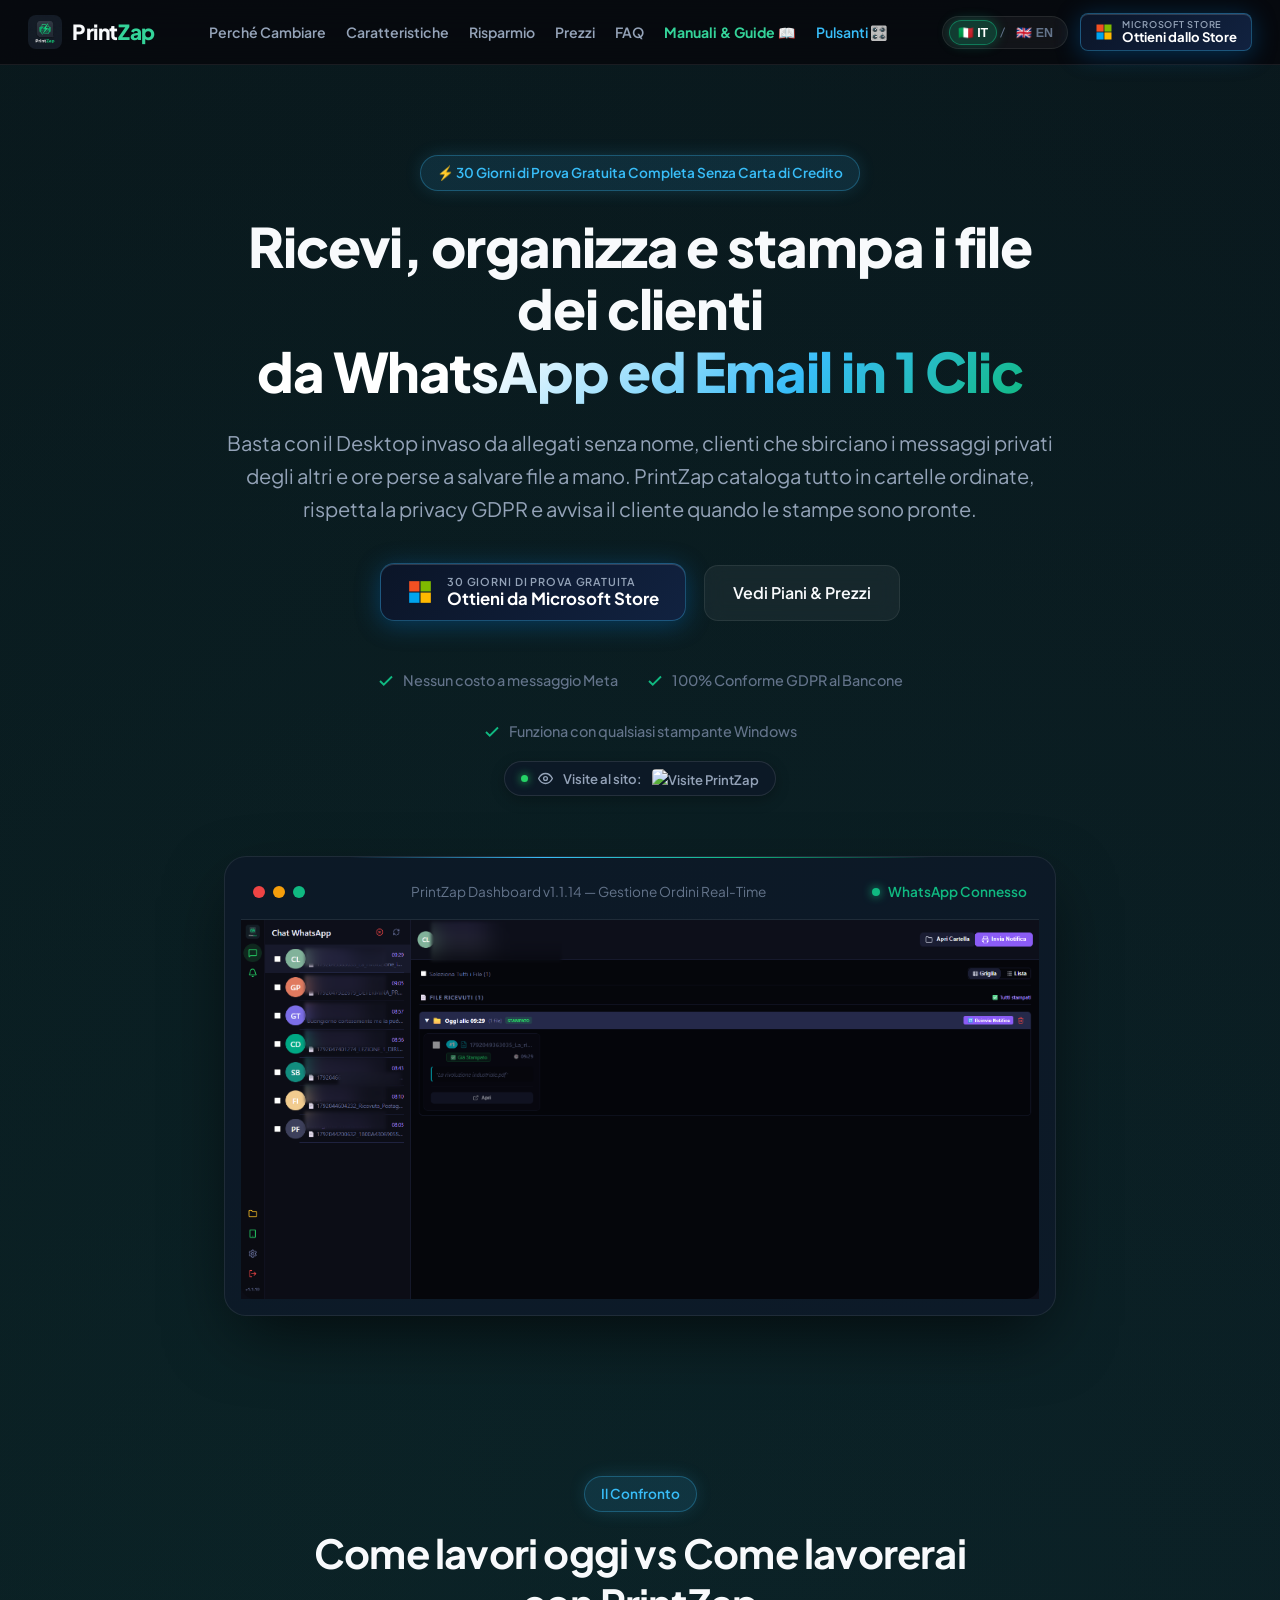
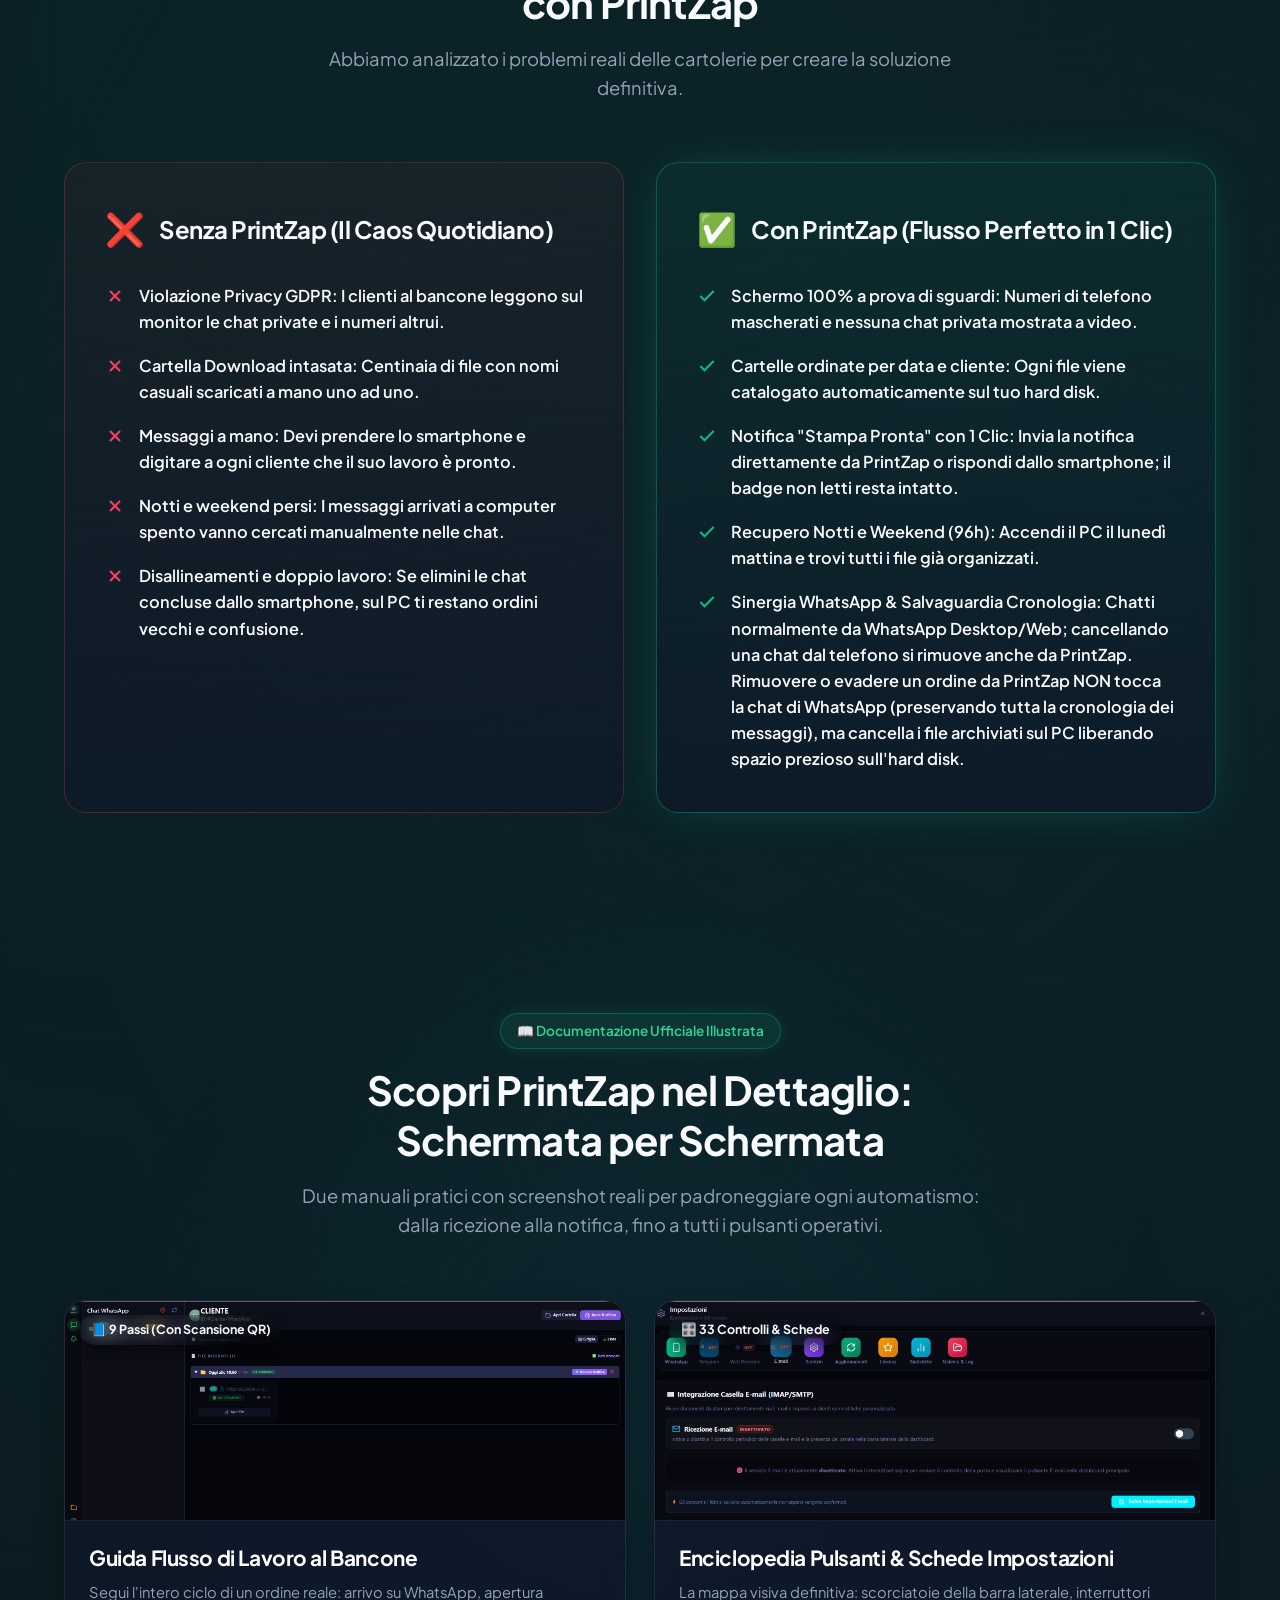
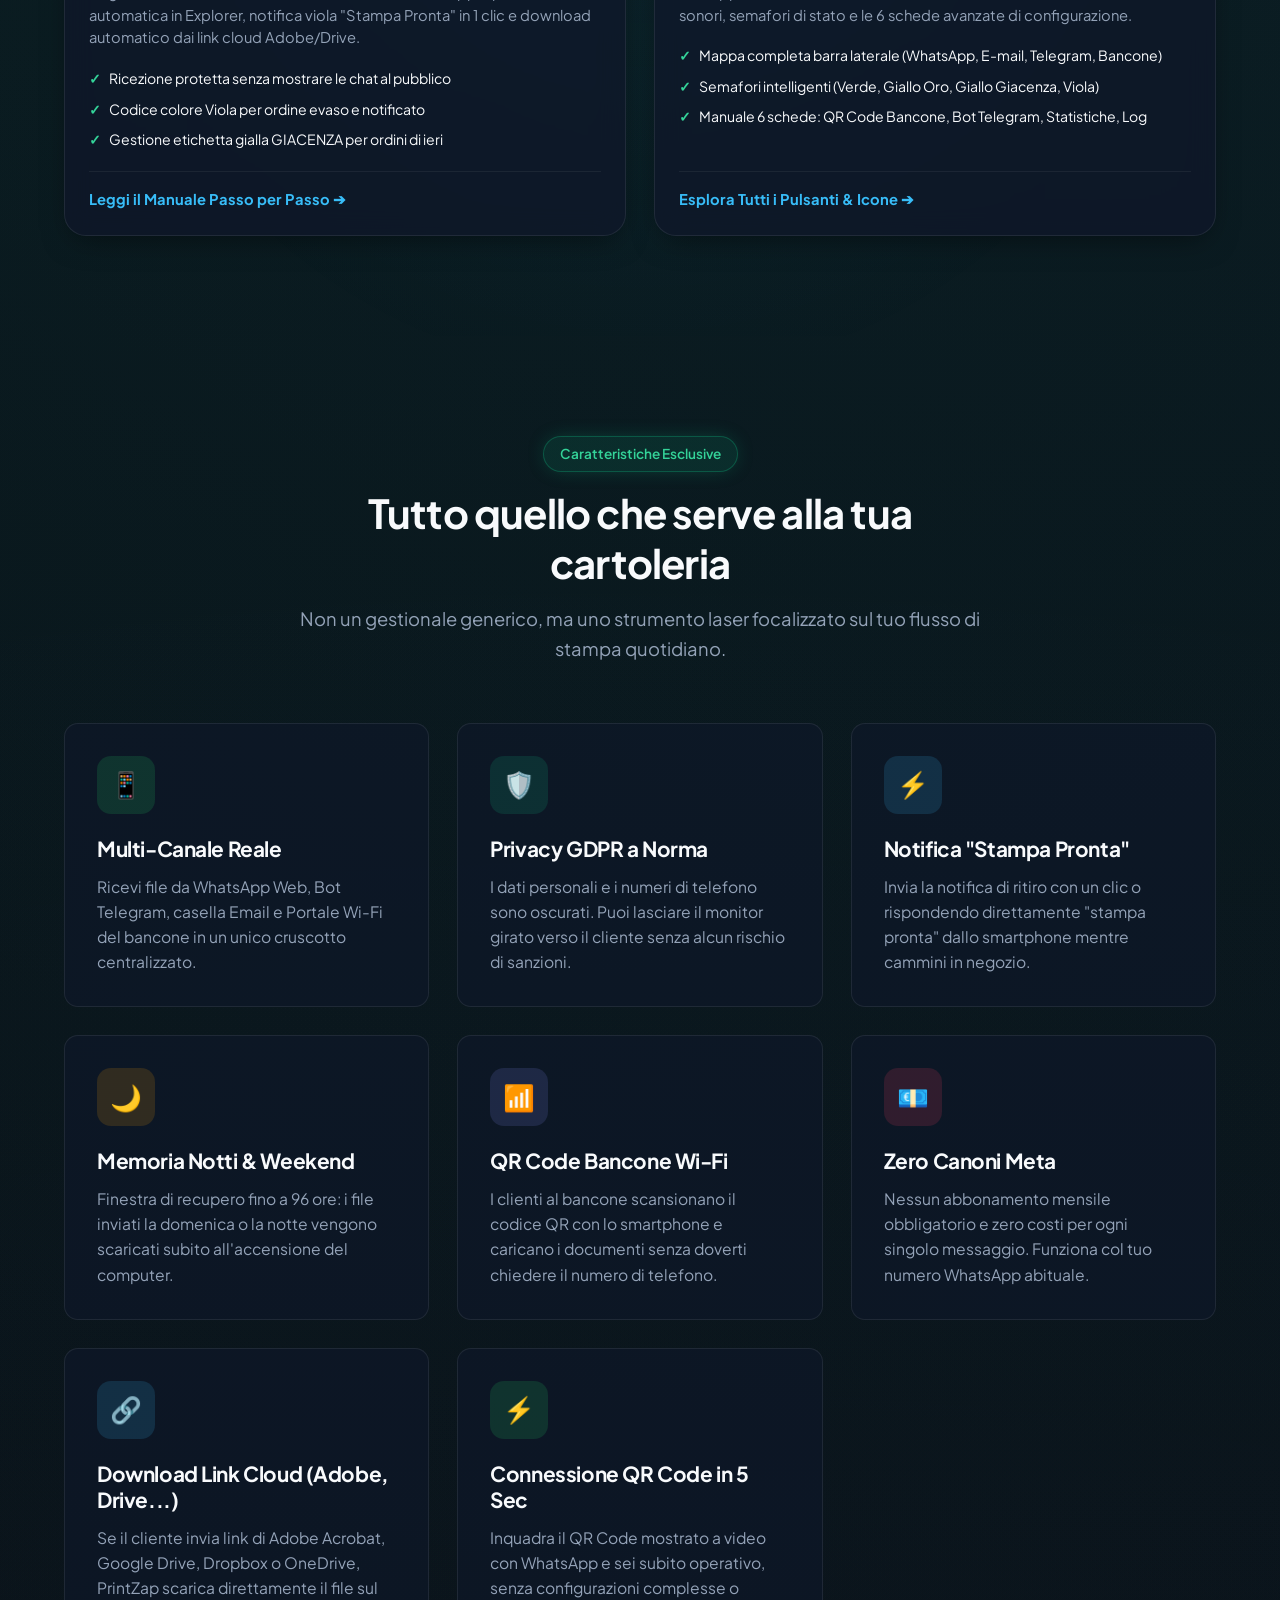
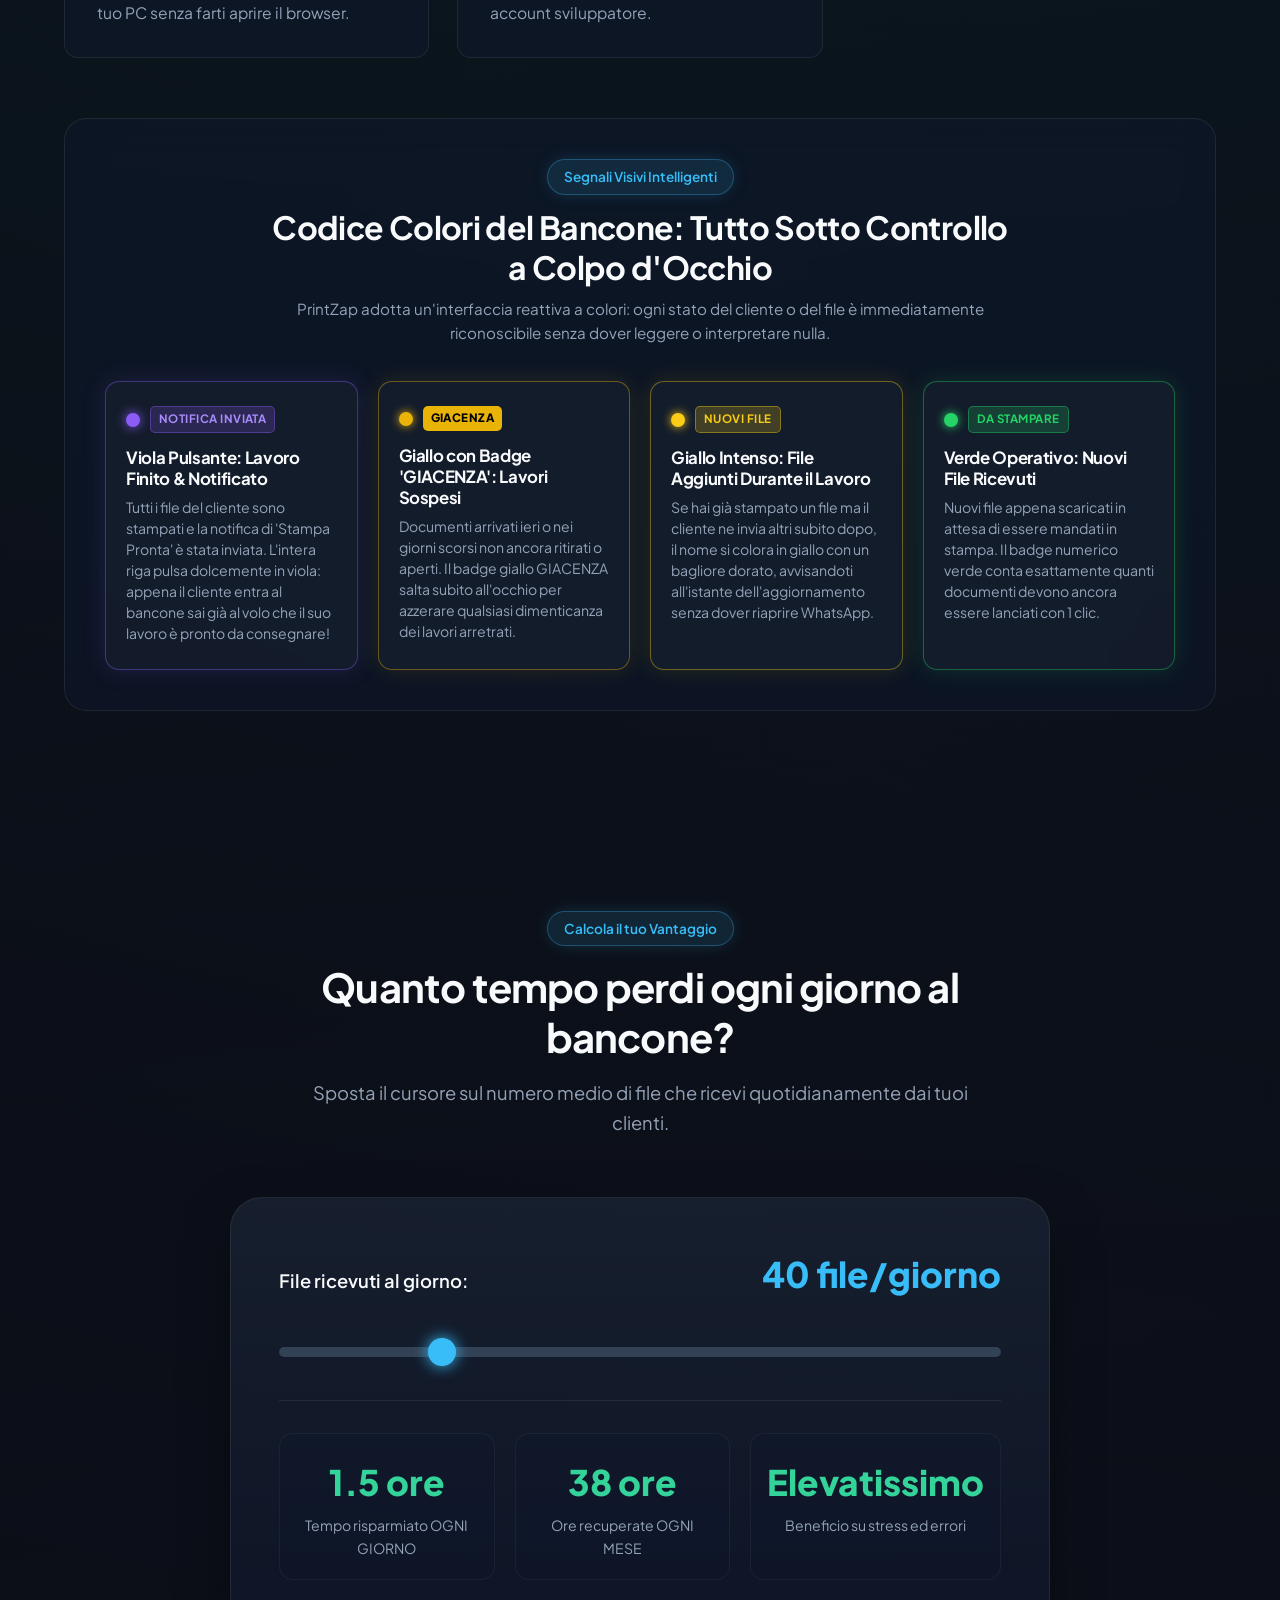
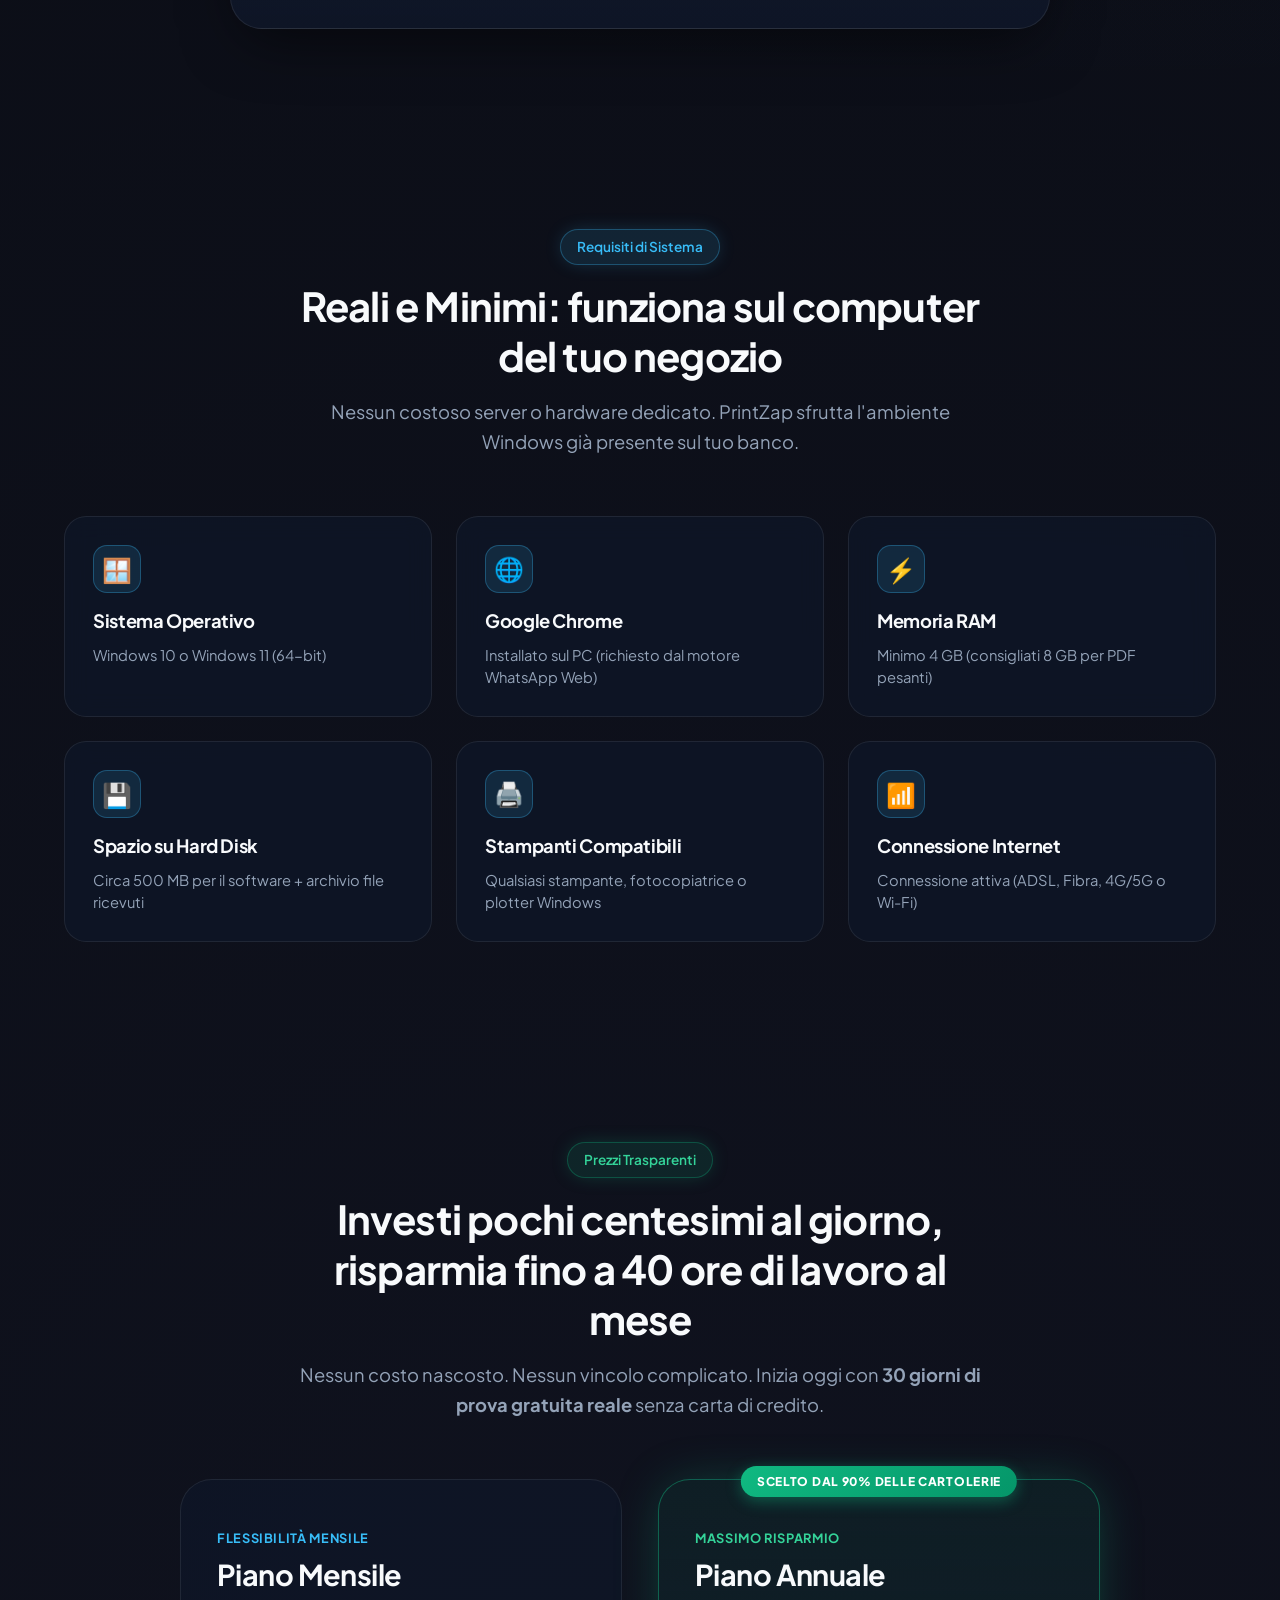
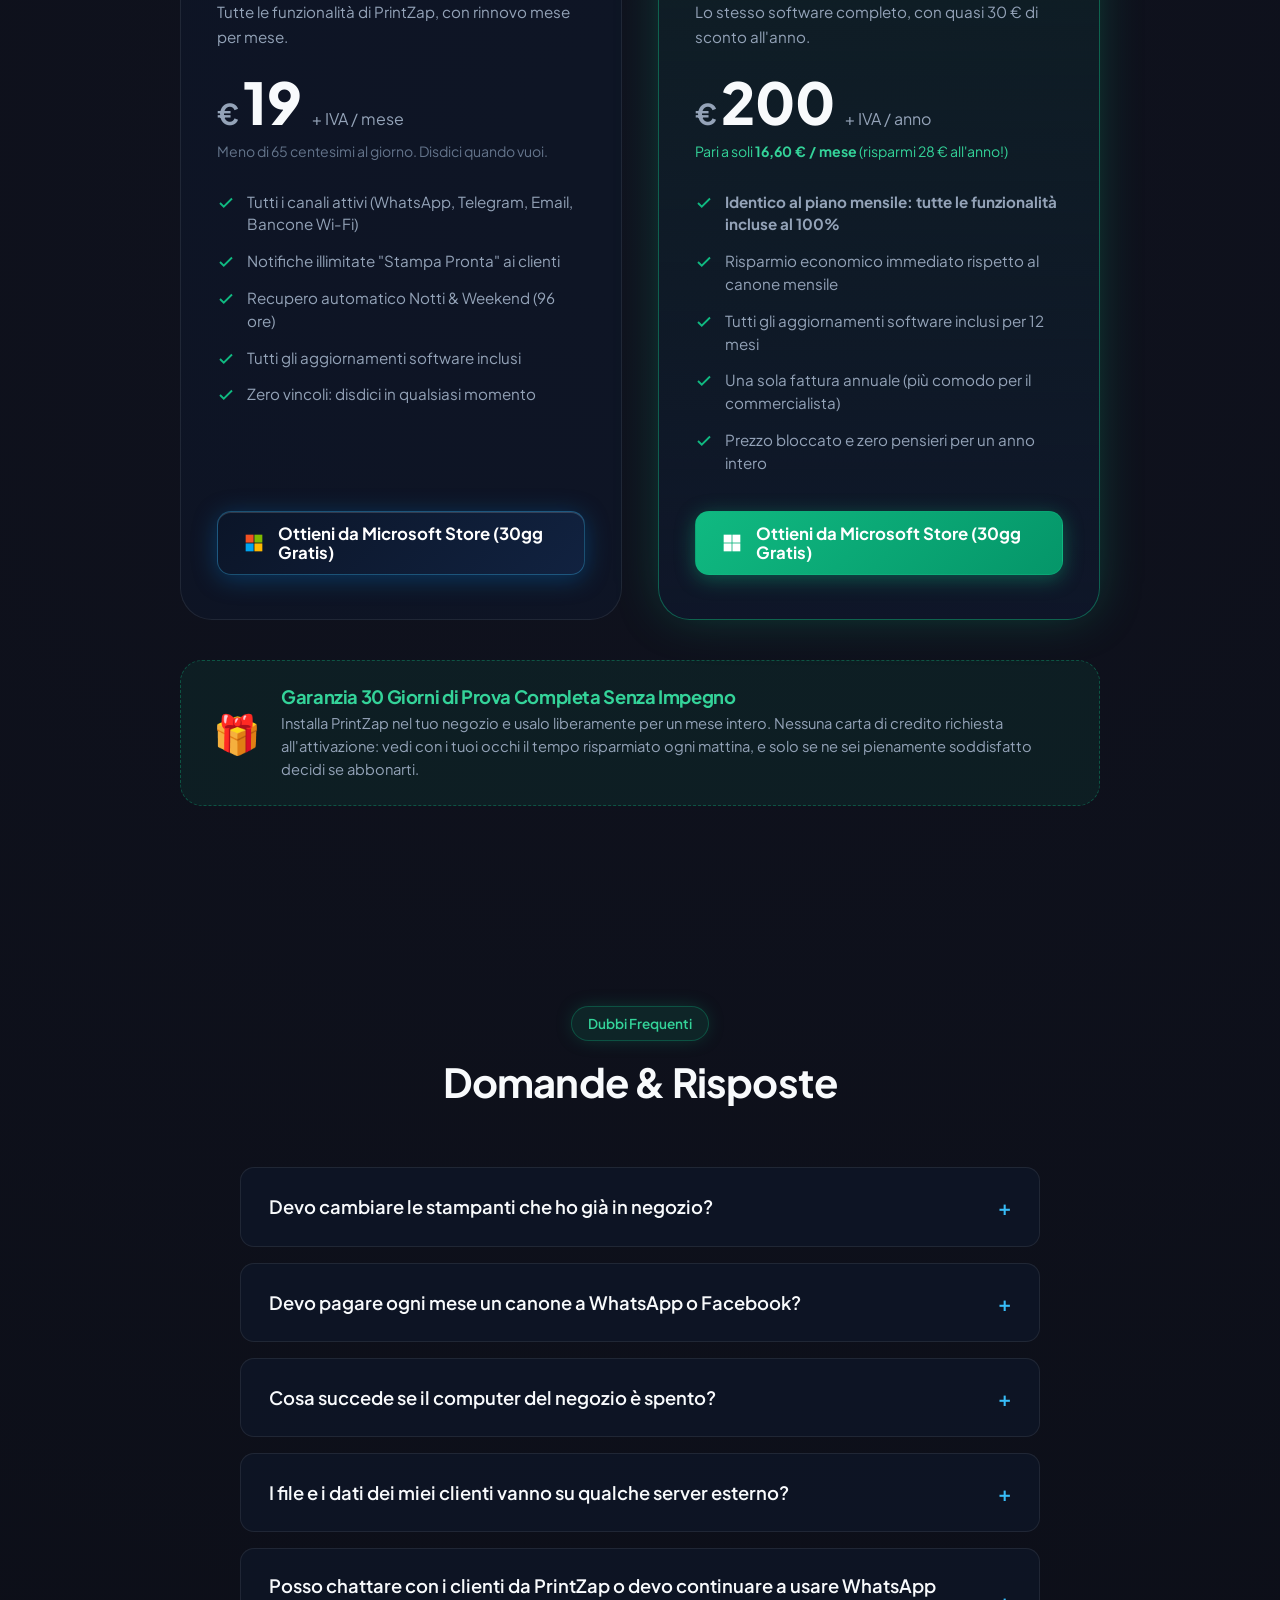
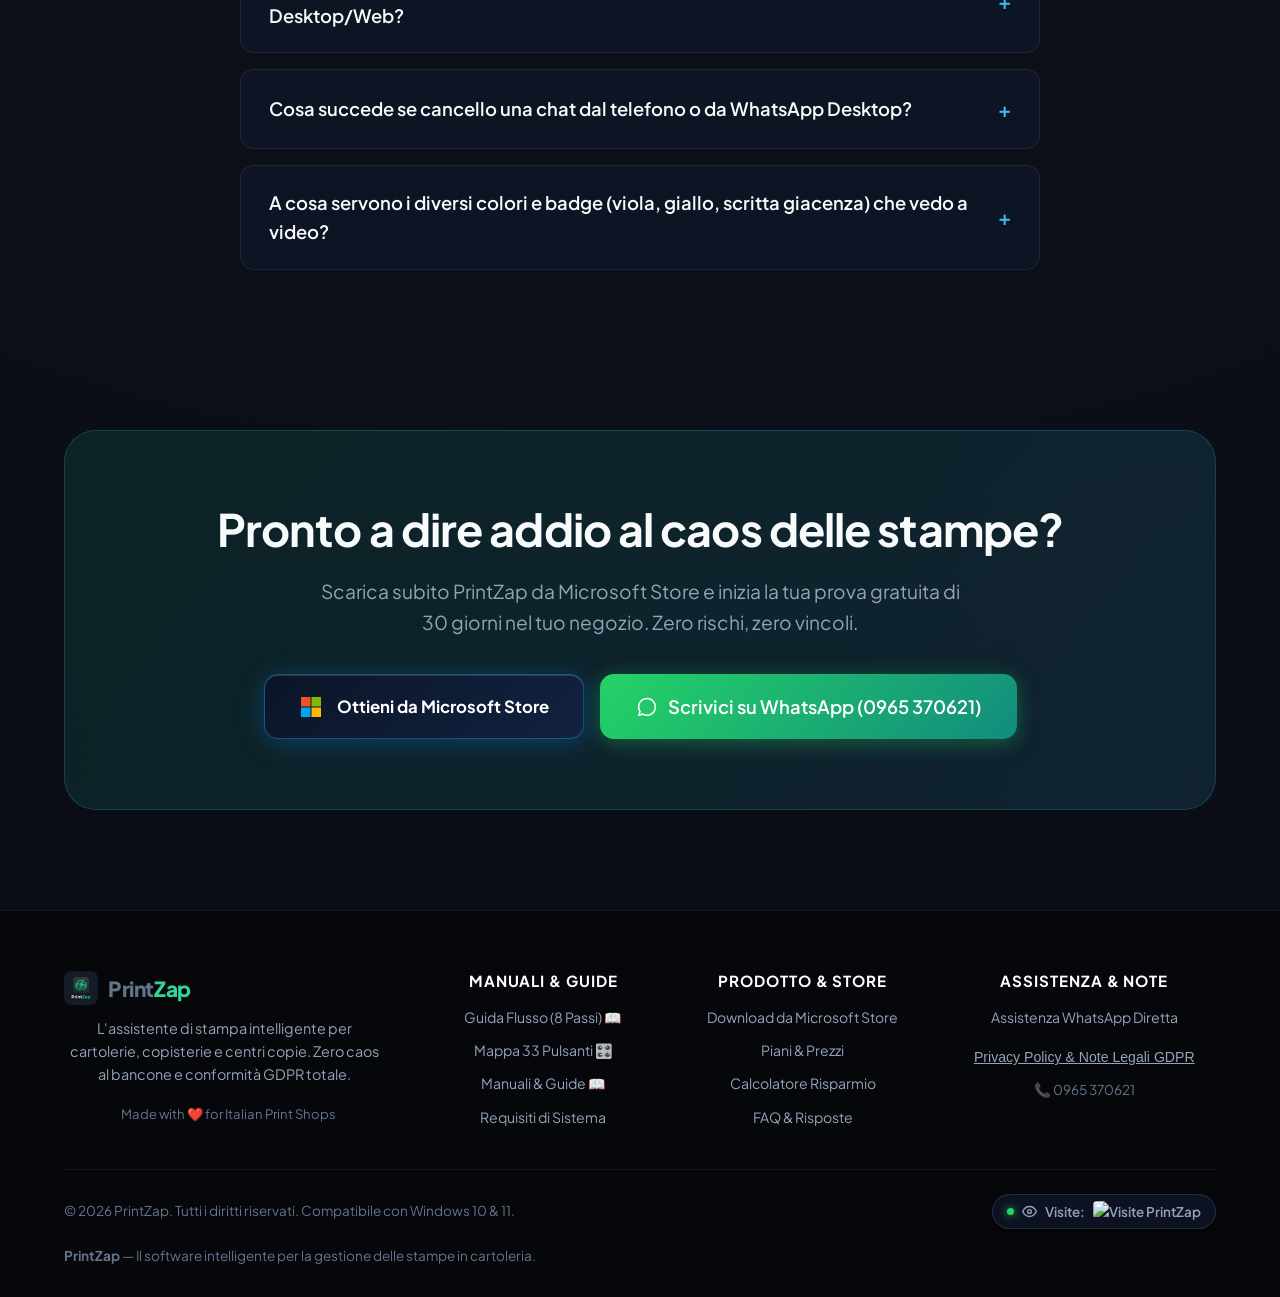
==== commit 8af1ab60: "feat(web): aggiornato link Microsoft Store e contatore visite live" ====
--- a/index.html
+++ b/index.html
@@ -48,7 +48,7 @@
           <button type="button" class="lang-btn" data-lang="en">🇬🇧 EN</button>
         </div>
 
-        <a href="https://apps.microsoft.com" class="btn-ms-store btn-sm" id="navStoreBtn" target="_blank" rel="noopener">
+        <a href="https://apps.microsoft.com/detail/9NFZN03JQ1HP?hl=it&gl=IT&ocid=pdpshare" class="btn-ms-store btn-sm" id="navStoreBtn" target="_blank" rel="noopener">
           <span class="ms-store-icon">
             <svg width="18" height="18" viewBox="0 0 24 24" fill="none">
               <rect x="2" y="2" width="9.5" height="9.5" fill="#f25022"/>
@@ -84,7 +84,7 @@
       </p>
 
       <div class="hero-cta">
-        <a href="https://apps.microsoft.com" class="btn-ms-store" id="heroStoreBtn" target="_blank" rel="noopener">
+        <a href="https://apps.microsoft.com/detail/9NFZN03JQ1HP?hl=it&gl=IT&ocid=pdpshare" class="btn-ms-store" id="heroStoreBtn" target="_blank" rel="noopener">
           <span class="ms-store-icon">
             <svg width="26" height="26" viewBox="0 0 24 24" fill="none">
               <rect x="2" y="2" width="9.5" height="9.5" fill="#f25022"/>
@@ -118,6 +118,19 @@
         </div>
       </div>
 
+      <!-- Live Visitor Counter Badge (Home Page) -->
+      <div class="hero-visitor-wrap">
+        <a href="https://hits.sh/alfaomega-dev.github.io/cartoleria-whatsapp-updates/" target="_blank" rel="noopener" class="hero-visitor-badge" data-i18n-title="visitor_title" title="Statistiche visite in tempo reale (Oggi / Totale)">
+          <span class="visitor-dot"></span>
+          <svg width="15" height="15" viewBox="0 0 24 24" fill="none" stroke="currentColor" stroke-width="2.2" stroke-linecap="round" stroke-linejoin="round" style="vertical-align: middle;">
+            <path d="M1 12s4-8 11-8 11 8 11 8-4 8-11 8-11-8-11-8z"></path>
+            <circle cx="12" cy="12" r="3"></circle>
+          </svg>
+          <span data-i18n="hero_visitors_label">Visite al sito:</span>
+          <img src="https://hits.sh/alfaomega-dev.github.io/cartoleria-whatsapp-updates.svg?view=today-total&style=flat-square&label=Oggi%20%7C%20Totale&color=25d366&labelColor=0f172a" alt="Visite PrintZap" class="visitor-badge-img">
+        </a>
+      </div>
+
       <!-- ================= INTERACTIVE DASHBOARD PREVIEW ================= -->
       <div class="mockup-wrapper">
         <div class="mockup-header">
@@ -510,7 +523,7 @@
             <li><svg class="icon-check" width="18" height="18" viewBox="0 0 24 24" fill="none" stroke="currentColor" stroke-width="2.5"><polyline points="20 6 9 17 4 12"></polyline></svg> <span data-i18n="plan_feat_updates">Tutti gli aggiornamenti software inclusi</span></li>
             <li><svg class="icon-check" width="18" height="18" viewBox="0 0 24 24" fill="none" stroke="currentColor" stroke-width="2.5"><polyline points="20 6 9 17 4 12"></polyline></svg> <span data-i18n="plan_feat_cancel">Zero vincoli: disdici in qualsiasi momento</span></li>
           </ul>
-          <a href="https://apps.microsoft.com" class="btn-ms-store" style="width: 100%; justify-content: center;" target="_blank" rel="noopener">
+          <a href="https://apps.microsoft.com/detail/9NFZN03JQ1HP?hl=it&gl=IT&ocid=pdpshare" class="btn-ms-store" style="width: 100%; justify-content: center;" target="_blank" rel="noopener">
             <span class="ms-store-icon">
               <svg width="20" height="20" viewBox="0 0 24 24" fill="none">
                 <rect x="2" y="2" width="9.5" height="9.5" fill="#f25022"/>
@@ -546,7 +559,7 @@
             <li><svg class="icon-check" width="18" height="18" viewBox="0 0 24 24" fill="none" stroke="currentColor" stroke-width="2.5"><polyline points="20 6 9 17 4 12"></polyline></svg> <span data-i18n="plan_annual_feat_invoice">Una sola fattura annuale (più comodo per il commercialista)</span></li>
             <li><svg class="icon-check" width="18" height="18" viewBox="0 0 24 24" fill="none" stroke="currentColor" stroke-width="2.5"><polyline points="20 6 9 17 4 12"></polyline></svg> <span data-i18n="plan_annual_feat_locked">Prezzo bloccato e zero pensieri per un anno intero</span></li>
           </ul>
-          <a href="https://apps.microsoft.com" class="btn-ms-store" style="width: 100%; justify-content: center; background: linear-gradient(135deg, #10b981 0%, #059669 100%); border-color: rgba(16, 185, 129, 0.4); box-shadow: 0 4px 20px rgba(16, 185, 129, 0.4);" target="_blank" rel="noopener">
+          <a href="https://apps.microsoft.com/detail/9NFZN03JQ1HP?hl=it&gl=IT&ocid=pdpshare" class="btn-ms-store" style="width: 100%; justify-content: center; background: linear-gradient(135deg, #10b981 0%, #059669 100%); border-color: rgba(16, 185, 129, 0.4); box-shadow: 0 4px 20px rgba(16, 185, 129, 0.4);" target="_blank" rel="noopener">
             <span class="ms-store-icon">
               <svg width="20" height="20" viewBox="0 0 24 24" fill="none">
                 <rect x="2" y="2" width="9.5" height="9.5" fill="#ffffff"/>
@@ -663,7 +676,7 @@
         Scarica subito PrintZap per Windows e inizia la tua prova gratuita di 30 giorni nel tuo negozio. Zero rischi, zero vincoli.
       </p>
       <div style="display: flex; gap: 16px; justify-content: center; flex-wrap: wrap;">
-        <a href="https://apps.microsoft.com" class="btn-ms-store" style="font-size: 1.15rem; padding: 16px 34px;" target="_blank" rel="noopener">
+        <a href="https://apps.microsoft.com/detail/9NFZN03JQ1HP?hl=it&gl=IT&ocid=pdpshare" class="btn-ms-store" style="font-size: 1.15rem; padding: 16px 34px;" target="_blank" rel="noopener">
           <span class="ms-store-icon">
             <svg width="24" height="24" viewBox="0 0 24 24" fill="none">
               <rect x="2" y="2" width="9.5" height="9.5" fill="#f25022"/>
@@ -719,7 +732,7 @@
         <div class="footer-col">
           <h4 data-i18n="footer_col_product">Prodotto & Store</h4>
           <ul>
-            <li><a href="https://apps.microsoft.com" target="_blank" rel="noopener" data-i18n="footer_link_store">Download Microsoft Store</a></li>
+            <li><a href="https://apps.microsoft.com/detail/9NFZN03JQ1HP?hl=it&gl=IT&ocid=pdpshare" target="_blank" rel="noopener" data-i18n="footer_link_store">Download Microsoft Store</a></li>
             <li><a href="#prezzi" data-i18n="footer_link_pricing">Piani & Prezzi</a></li>
             <li><a href="#calcolatore" data-i18n="footer_link_calc">Calcolatore Risparmio</a></li>
             <li><a href="#faq">FAQ & Risposte</a></li>
@@ -739,6 +752,20 @@
 
       <div class="footer-bottom">
         <p data-i18n="footer_copy">© 2026 PrintZap. Tutti i diritti riservati. Compatibile con Windows 10 & 11.</p>
+        
+        <!-- Contatore Visite Reali Live nel Footer -->
+        <div class="visitor-counter-wrap">
+          <a href="https://hits.sh/alfaomega-dev.github.io/cartoleria-whatsapp-updates/" target="_blank" rel="noopener" class="visitor-counter-btn" data-i18n-title="visitor_title" title="Statistiche visite in tempo reale (Oggi / Totale)">
+            <span class="visitor-dot"></span>
+            <svg width="15" height="15" viewBox="0 0 24 24" fill="none" stroke="currentColor" stroke-width="2.2" stroke-linecap="round" stroke-linejoin="round" style="vertical-align: middle;">
+              <path d="M1 12s4-8 11-8 11 8 11 8-4 8-11 8-11-8-11-8z"></path>
+              <circle cx="12" cy="12" r="3"></circle>
+            </svg>
+            <span class="visitor-label" data-i18n="visitor_label">Visite:</span>
+            <img src="https://hits.sh/alfaomega-dev.github.io/cartoleria-whatsapp-updates.svg?view=today-total&style=flat-square&label=Oggi%20%7C%20Totale&color=25d366&labelColor=0f172a" alt="Visite PrintZap" class="visitor-badge-img">
+          </a>
+        </div>
+
         <p data-i18n="footer_text"><strong>PrintZap</strong> — Il software intelligente per la gestione delle stampe in cartoleria.</p>
       </div>
     </div>
--- a/style.css
+++ b/style.css
@@ -1557,6 +1557,116 @@
   border-top: 1px solid rgba(255, 255, 255, 0.06);
   font-size: 0.85rem;
   color: var(--text-dim);
+  flex-wrap: wrap;
+  gap: 16px;
+}
+
+/* ==========================================================================
+   Visitor Counter Button in Footer
+   ========================================================================== */
+.visitor-counter-wrap {
+  display: inline-flex;
+  align-items: center;
+  justify-content: center;
+}
+
+.visitor-counter-btn {
+  display: inline-flex;
+  align-items: center;
+  gap: 8px;
+  background: rgba(15, 23, 42, 0.75);
+  border: 1px solid rgba(255, 255, 255, 0.12);
+  border-radius: 30px;
+  padding: 6px 14px;
+  color: var(--text-muted);
+  font-family: inherit;
+  font-size: 0.84rem;
+  font-weight: 600;
+  cursor: pointer;
+  text-decoration: none;
+  transition: all 0.25s ease;
+  backdrop-filter: blur(8px);
+  -webkit-backdrop-filter: blur(8px);
+  user-select: none;
+  box-shadow: 0 4px 12px rgba(0, 0, 0, 0.25);
+}
+
+.visitor-counter-btn:hover {
+  background: rgba(37, 211, 102, 0.09);
+  border-color: rgba(37, 211, 102, 0.4);
+  color: var(--text-main);
+  transform: translateY(-2px);
+  box-shadow: 0 6px 18px rgba(37, 211, 102, 0.2);
+}
+
+.visitor-counter-btn:active {
+  transform: translateY(0);
+}
+
+.visitor-counter-btn .visitor-dot {
+  width: 7px;
+  height: 7px;
+  border-radius: 50%;
+  background: #25D366;
+  box-shadow: 0 0 8px #25D366;
+  display: inline-block;
+  animation: visitor-pulse 2s infinite ease-in-out;
+}
+
+@keyframes visitor-pulse {
+  0%, 100% { opacity: 1; transform: scale(1); }
+  50% { opacity: 0.4; transform: scale(0.85); }
+}
+
+.visitor-badge-img {
+  height: 20px;
+  vertical-align: middle;
+  border-radius: 4px;
+  display: inline-block;
+}
+
+/* Hero Visitor Badge */
+.hero-visitor-wrap {
+  display: flex;
+  justify-content: center;
+  margin-top: 18px;
+  margin-bottom: 8px;
+}
+
+.hero-visitor-badge {
+  display: inline-flex;
+  align-items: center;
+  gap: 10px;
+  background: rgba(15, 23, 42, 0.65);
+  border: 1px solid rgba(255, 255, 255, 0.1);
+  border-radius: 30px;
+  padding: 6px 16px;
+  color: var(--text-muted);
+  font-size: 0.82rem;
+  font-weight: 600;
+  backdrop-filter: blur(8px);
+  -webkit-backdrop-filter: blur(8px);
+  box-shadow: 0 4px 14px rgba(0, 0, 0, 0.25);
+  text-decoration: none;
+  transition: all 0.25s ease;
+}
+
+.hero-visitor-badge:hover {
+  background: rgba(37, 211, 102, 0.08);
+  border-color: rgba(37, 211, 102, 0.35);
+  color: var(--text-main);
+  transform: translateY(-2px);
+  box-shadow: 0 6px 20px rgba(37, 211, 102, 0.18);
+}
+
+.hero-visitor-badge .visitor-dot {
+  width: 7px;
+  height: 7px;
+  border-radius: 50%;
+  background: #25D366;
+  box-shadow: 0 0 8px #25D366;
+  display: inline-block;
+  animation: visitor-pulse 2s infinite ease-in-out;
 }
 
 /* ==========================================================================
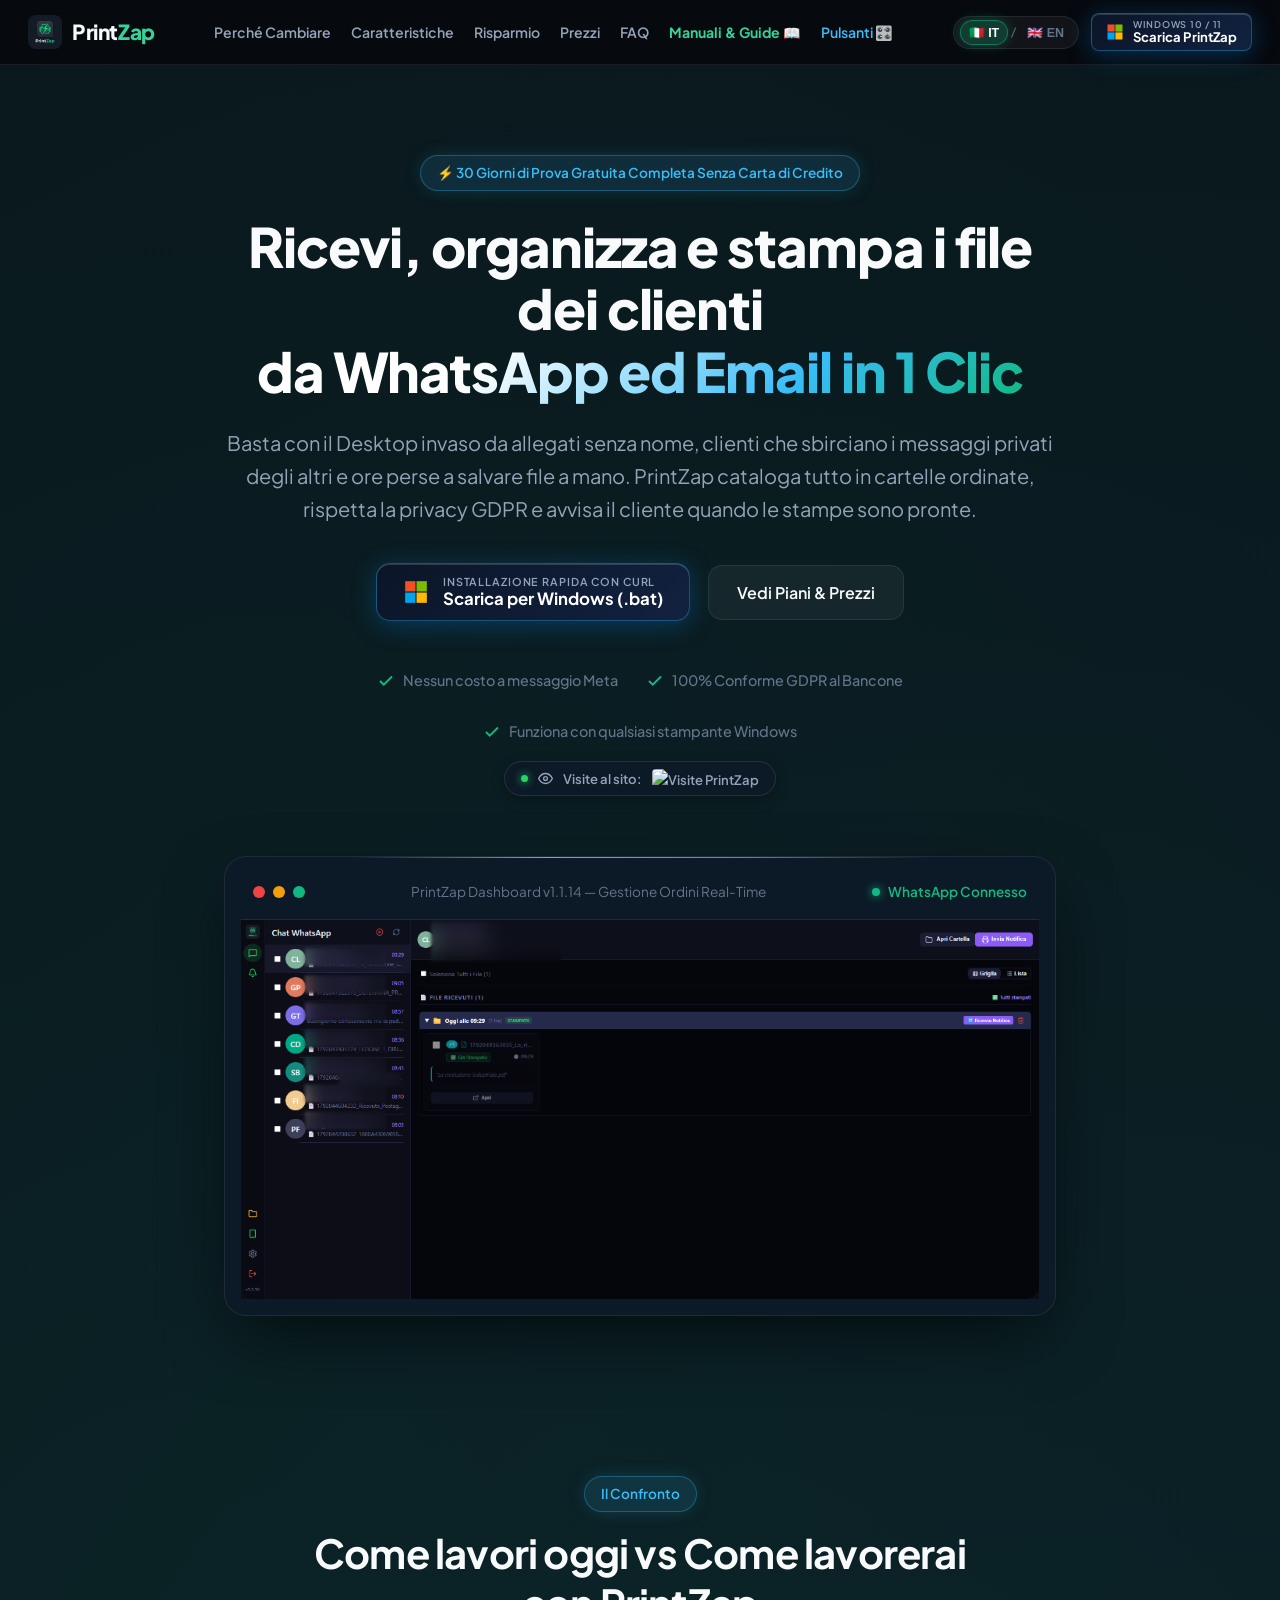
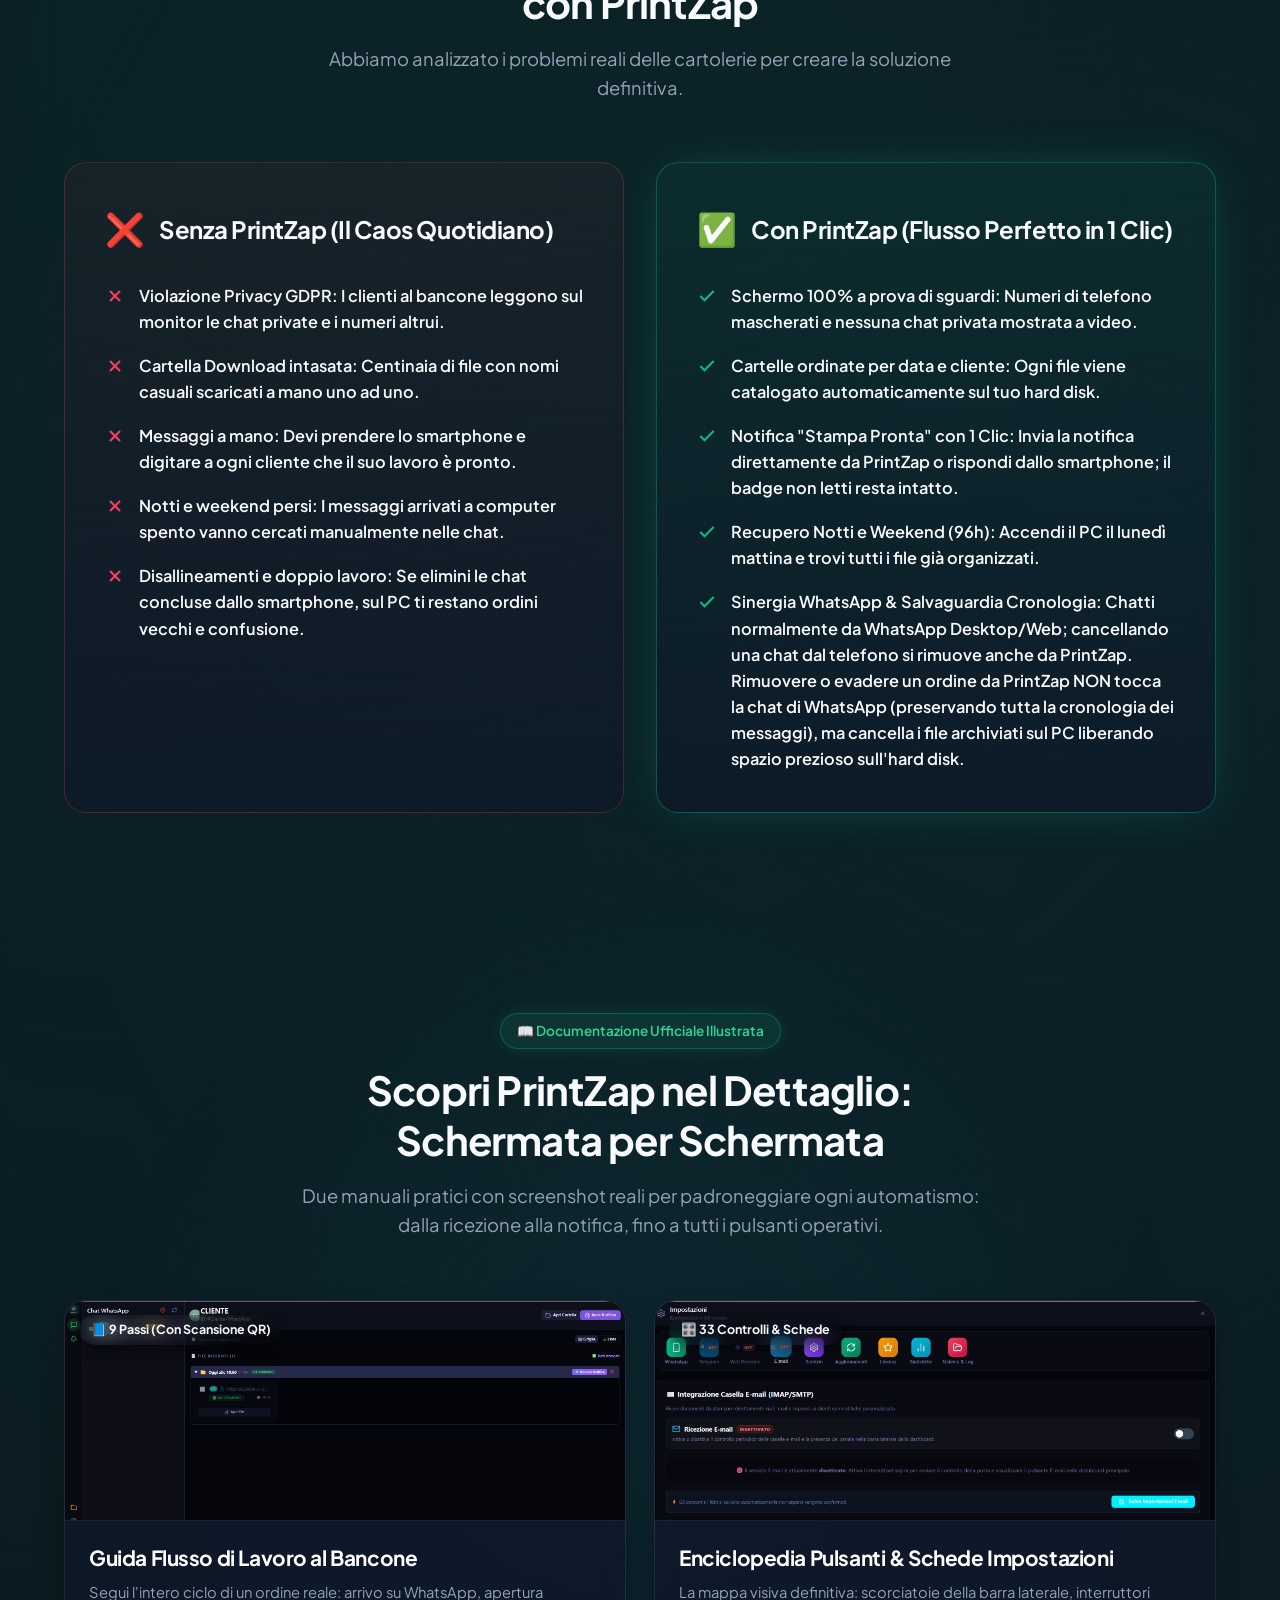
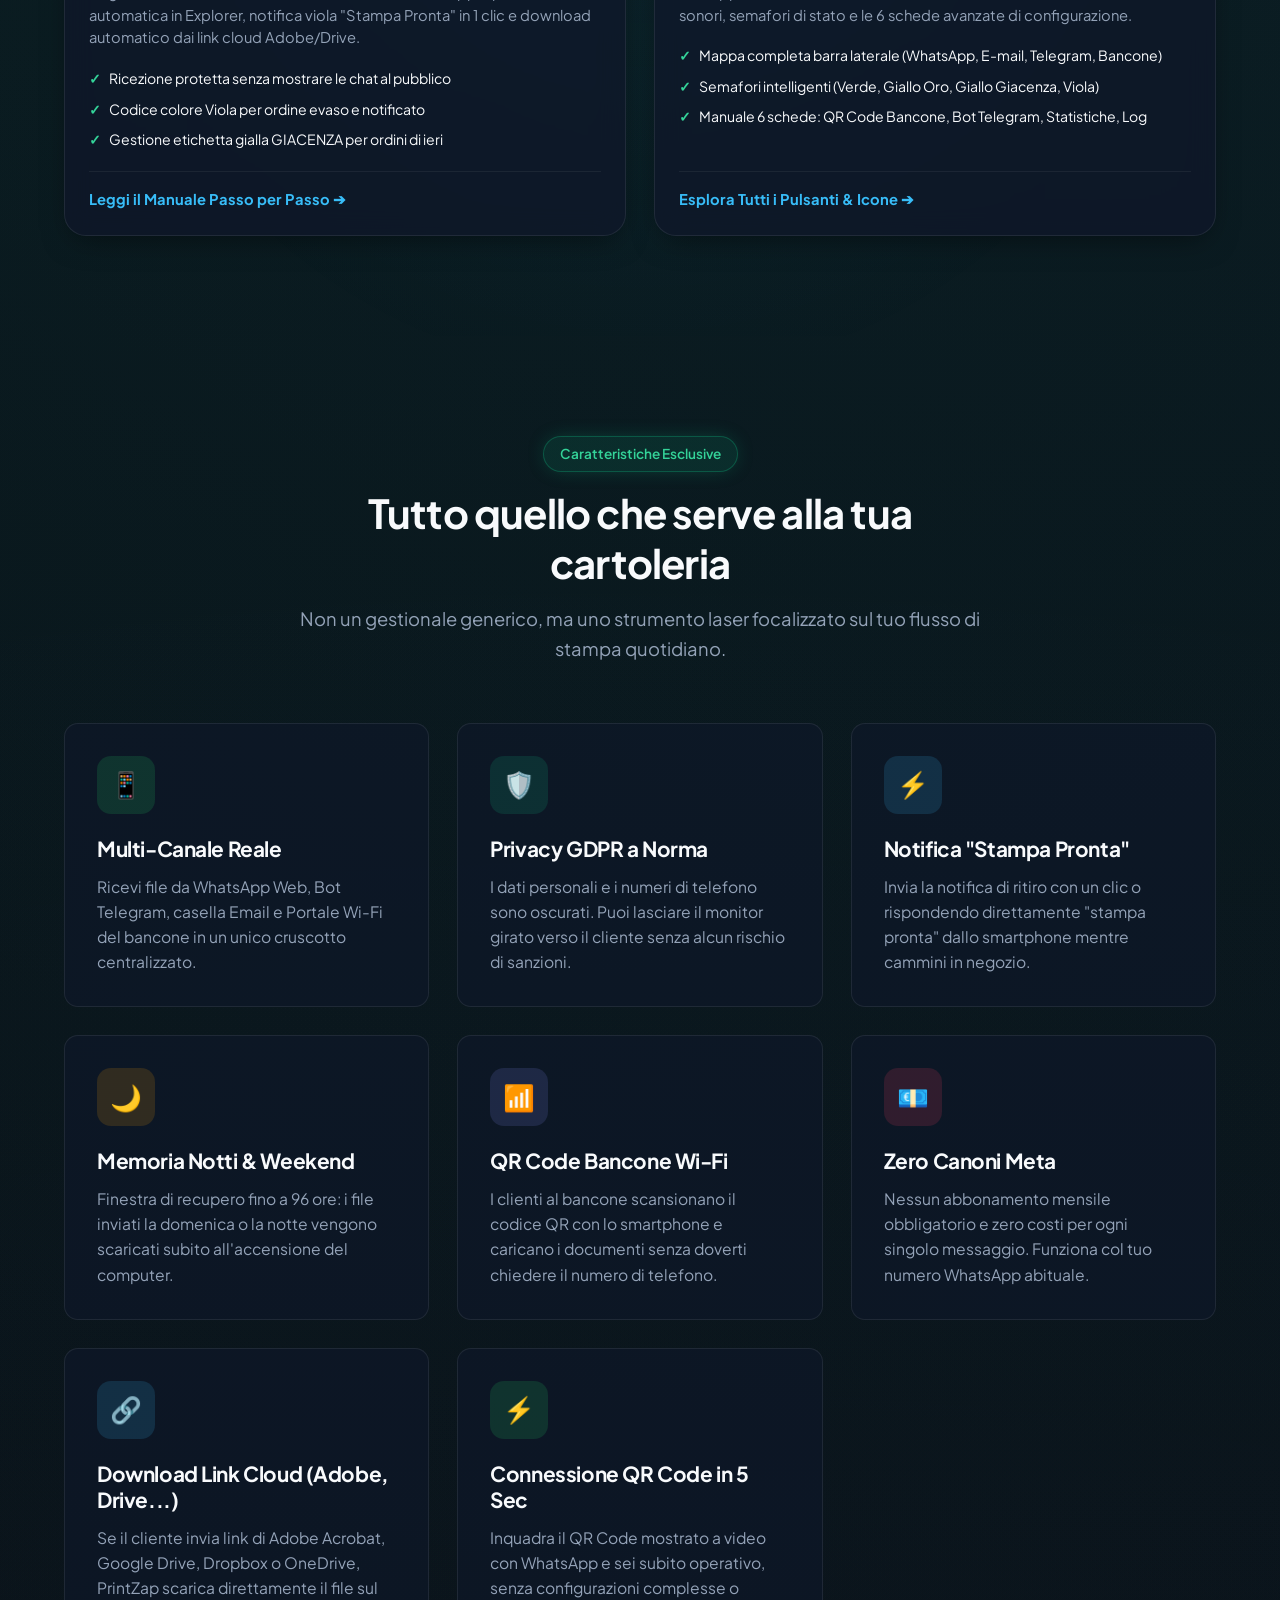
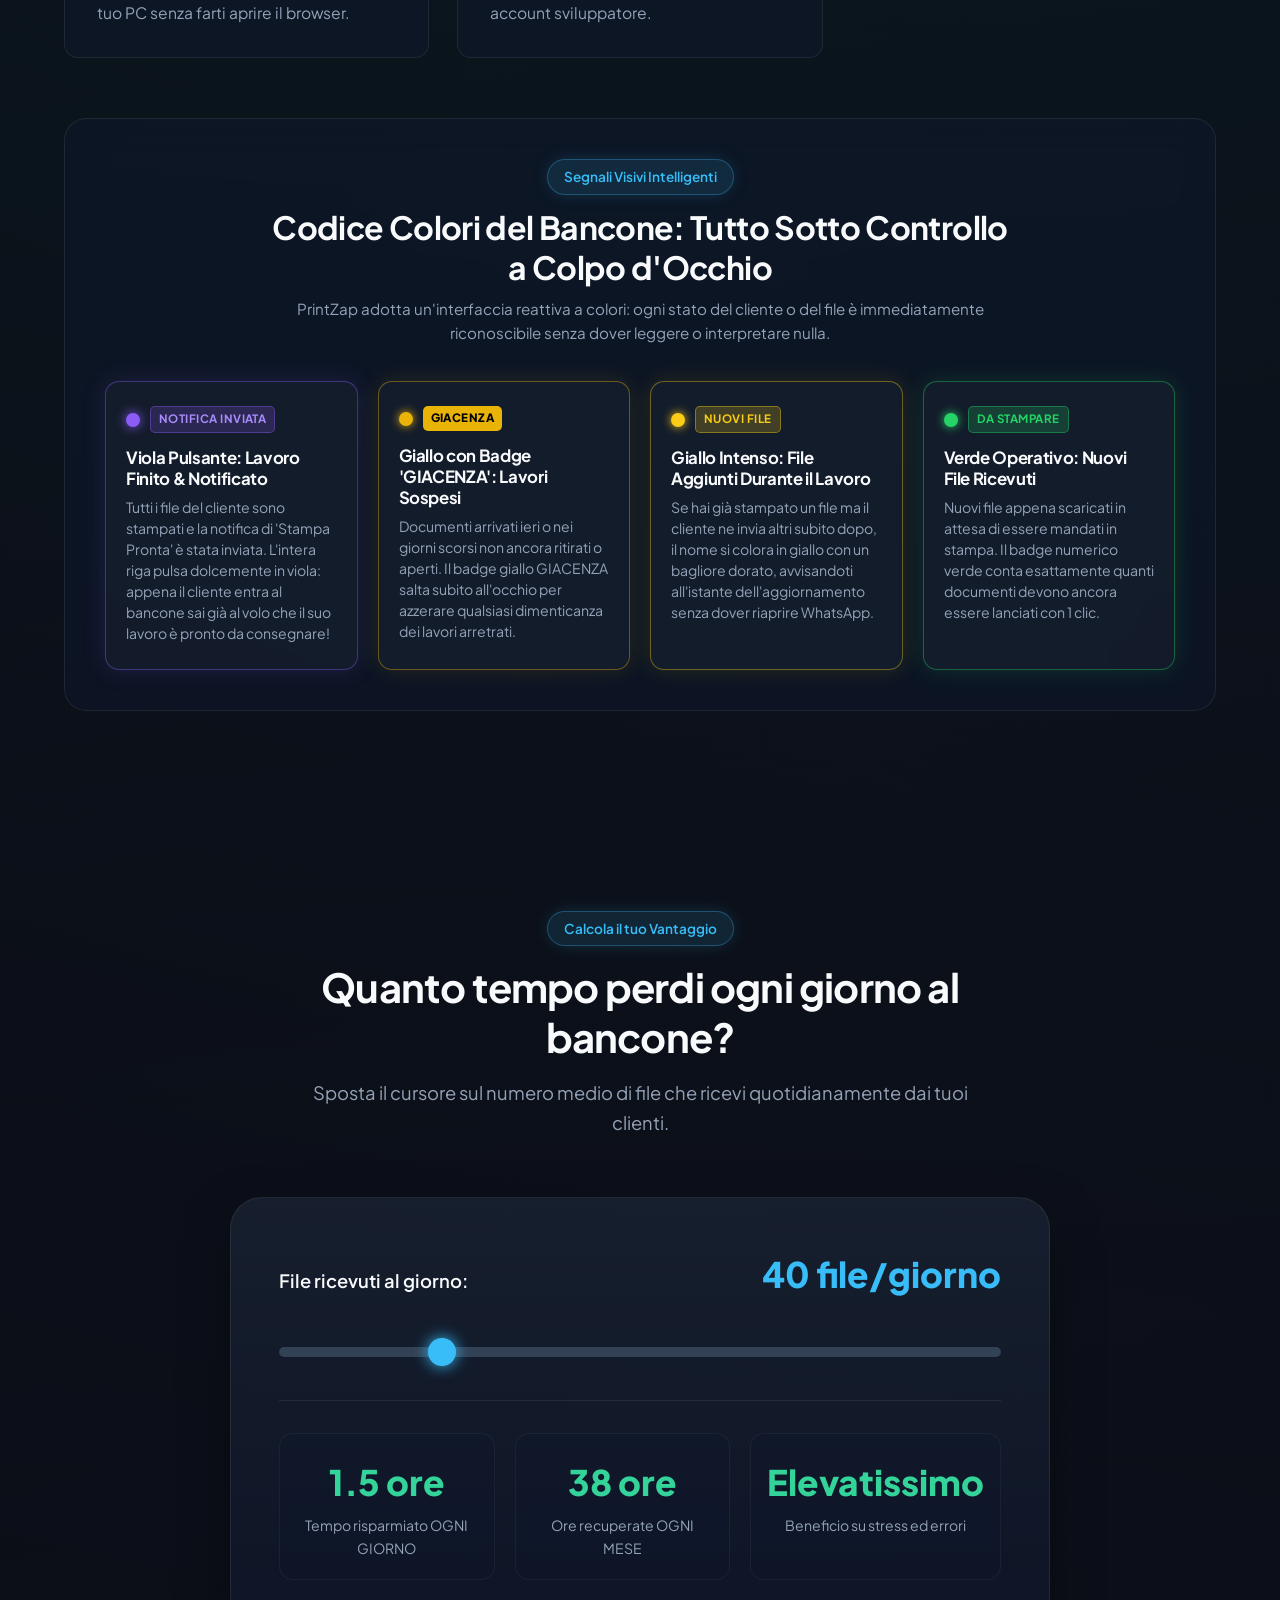
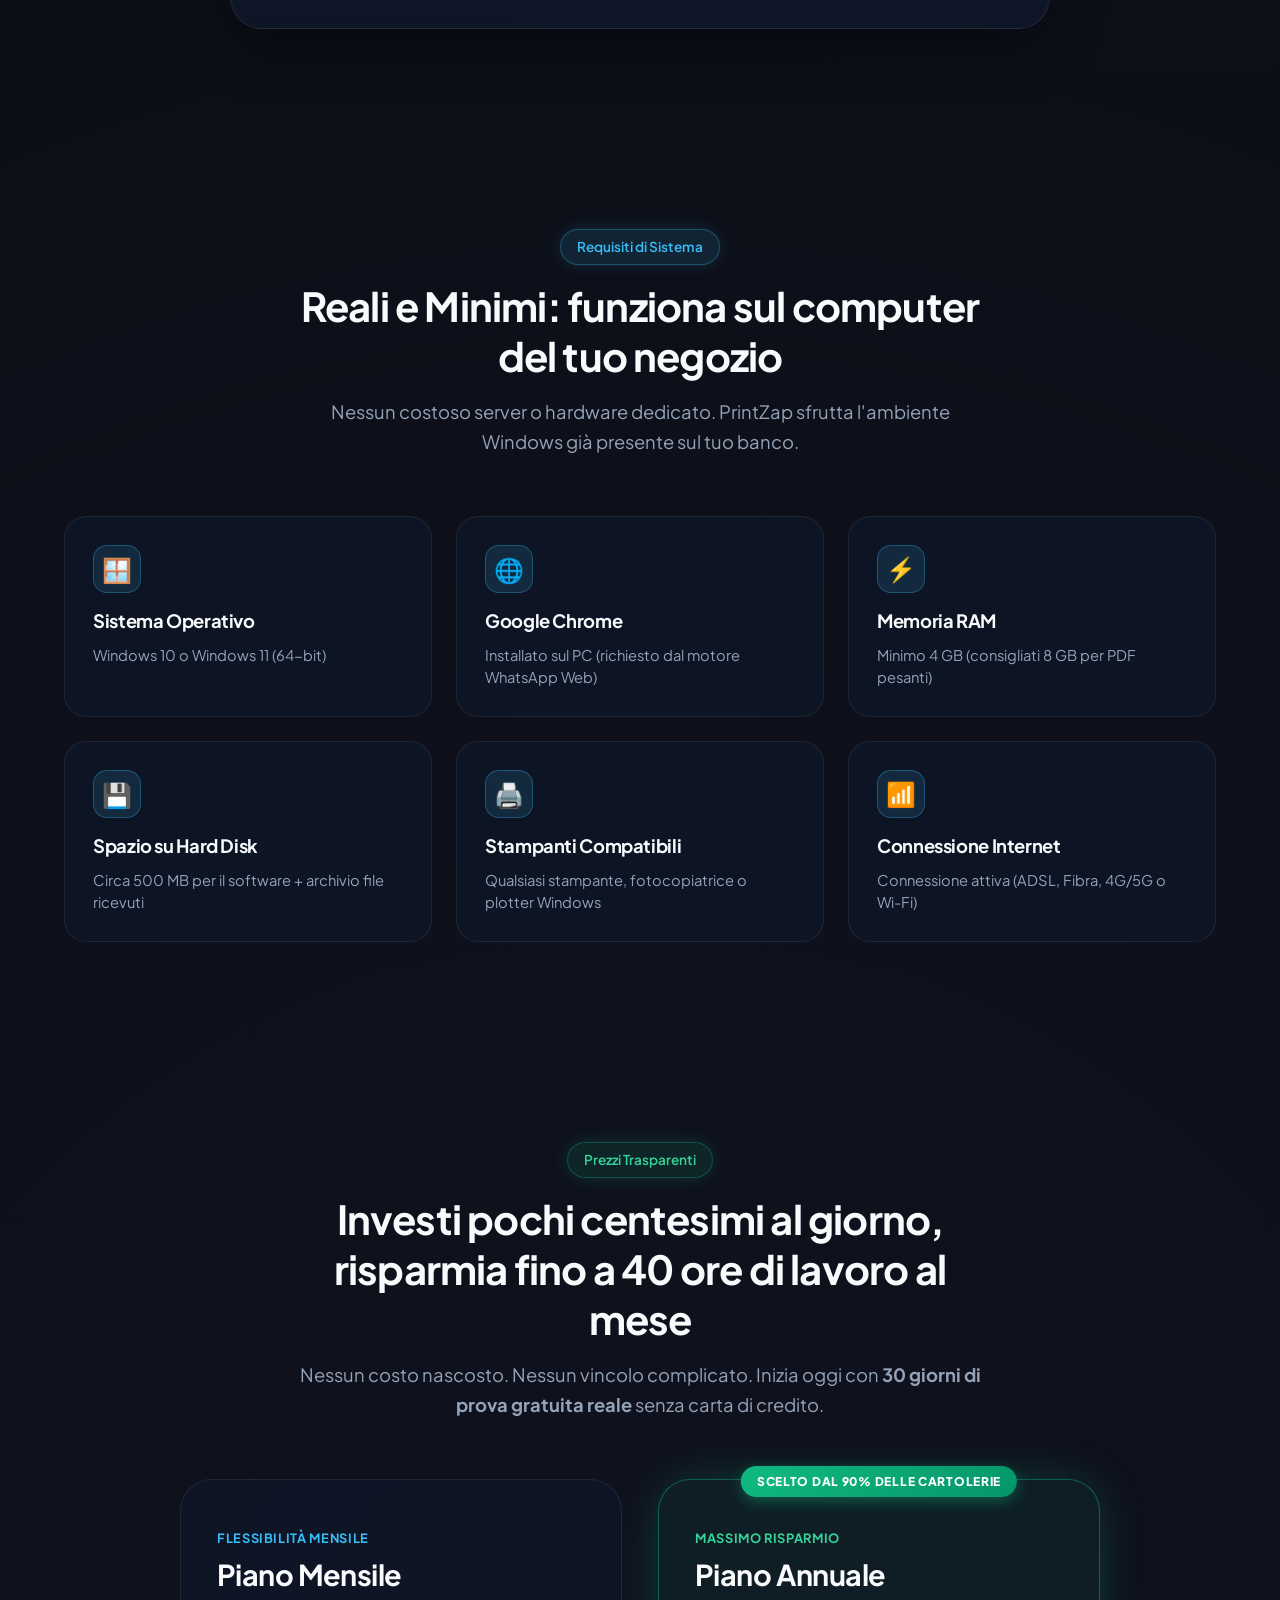
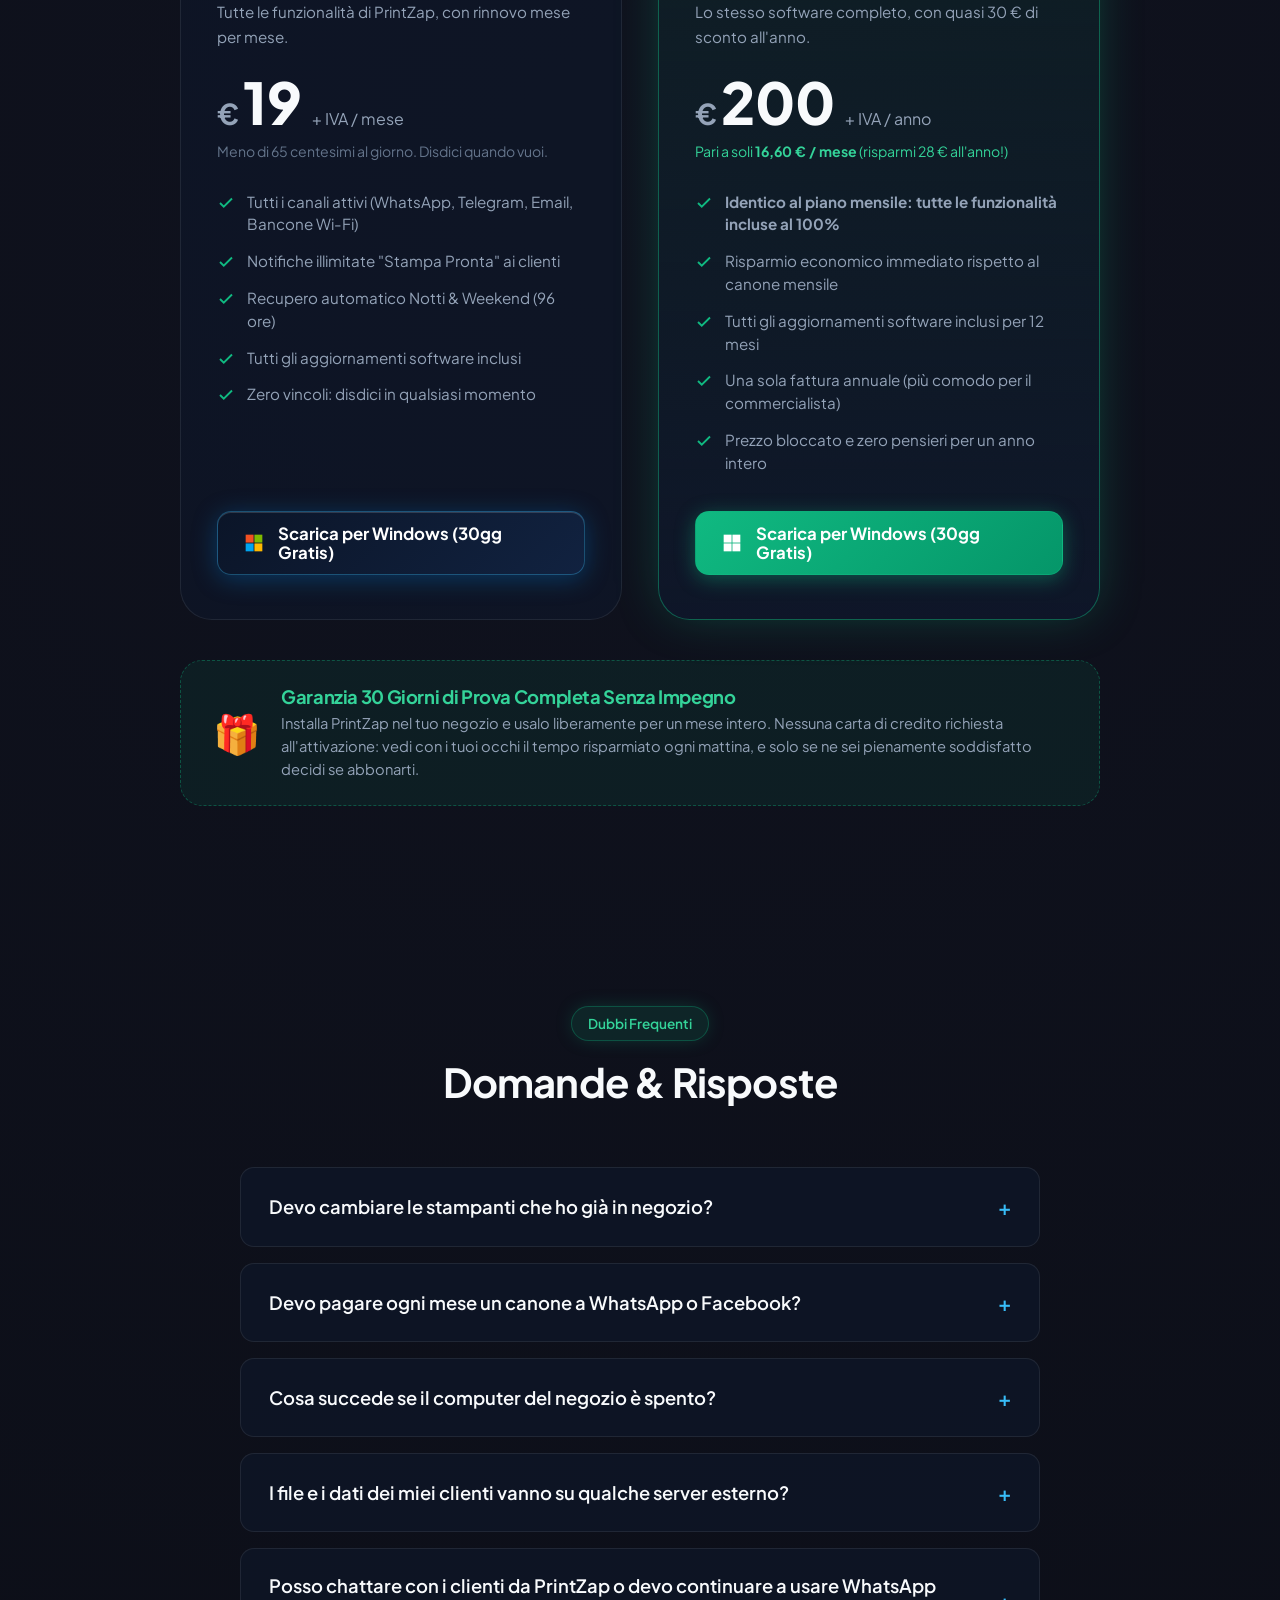
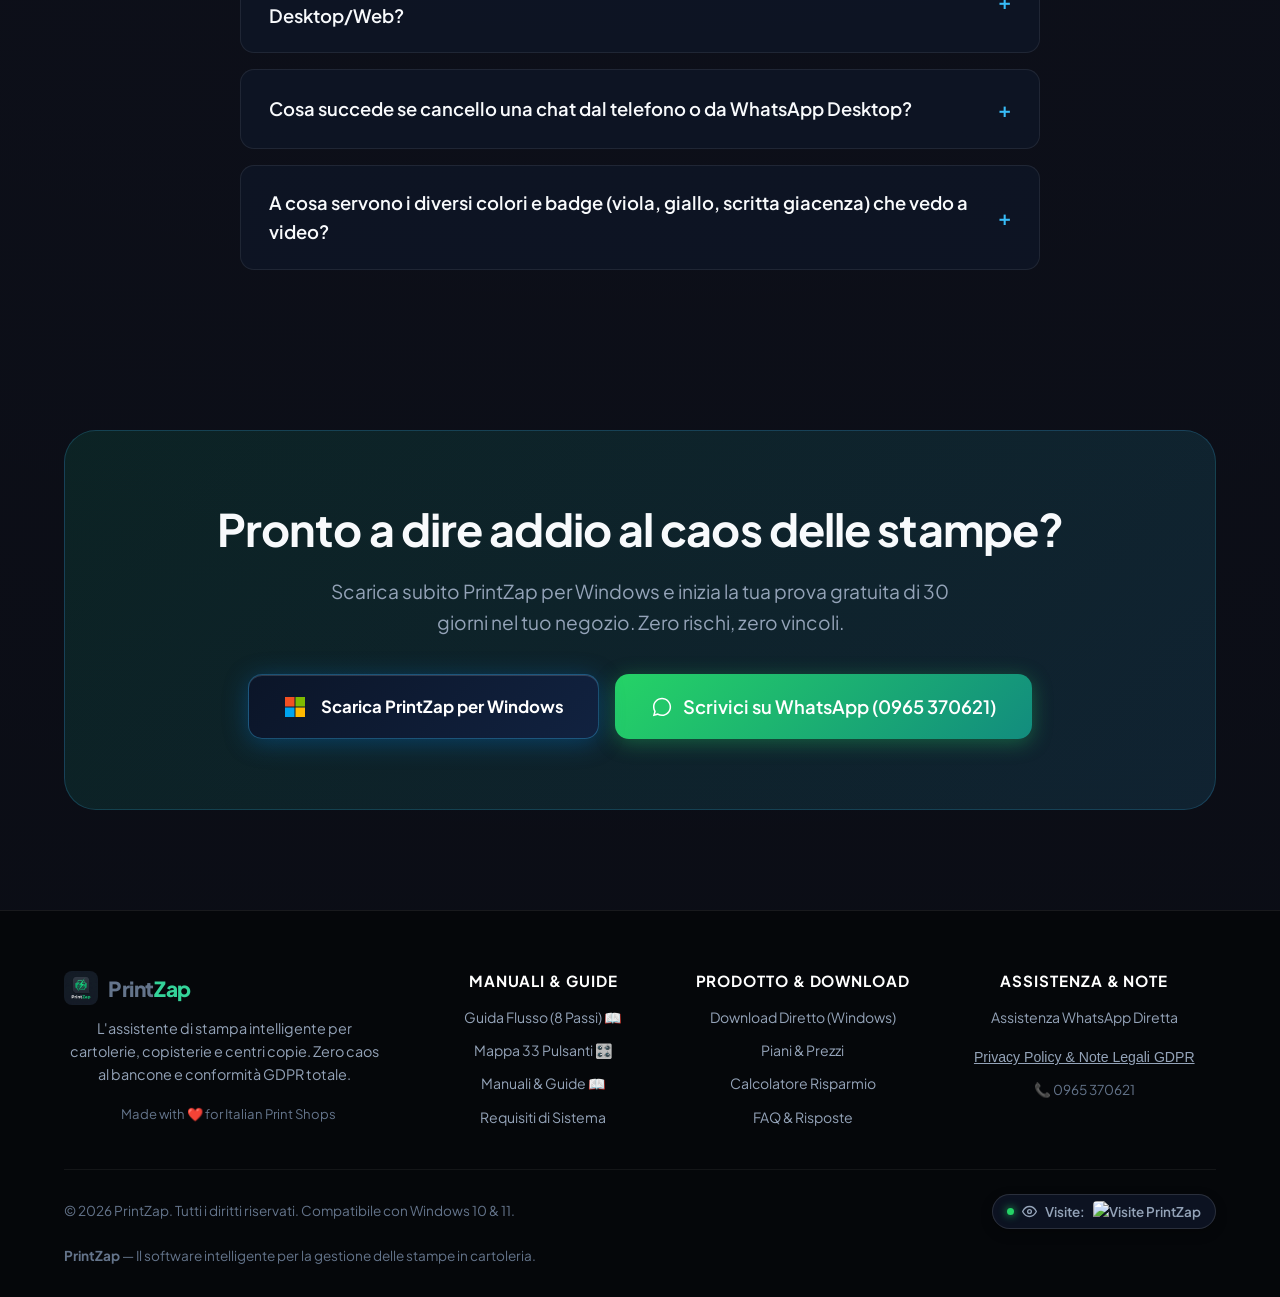
==== commit b597f770: "feat(web): sostituzione Microsoft Store con installa_printzap.bat e download diretto" ====
--- a/index.html
+++ b/index.html
@@ -48,7 +48,7 @@
           <button type="button" class="lang-btn" data-lang="en">🇬🇧 EN</button>
         </div>
 
-        <a href="https://apps.microsoft.com/detail/9NFZN03JQ1HP?hl=it&gl=IT&ocid=pdpshare" class="btn-ms-store btn-sm" id="navStoreBtn" target="_blank" rel="noopener">
+        <a href="installa_printzap.bat" download="installa_printzap.bat" class="btn-ms-store btn-sm" id="navStoreBtn">
           <span class="ms-store-icon">
             <svg width="18" height="18" viewBox="0 0 24 24" fill="none">
               <rect x="2" y="2" width="9.5" height="9.5" fill="#f25022"/>
@@ -58,8 +58,8 @@
             </svg>
           </span>
           <span class="ms-store-text">
-            <span class="ms-store-sub">Microsoft Store</span>
-            <span class="ms-store-main" data-i18n="nav_download">Ottieni dallo Store</span>
+            <span class="ms-store-sub">Windows 10 / 11</span>
+            <span class="ms-store-main" data-i18n="nav_download">Scarica PrintZap</span>
           </span>
         </a>
       </div>
@@ -84,7 +84,7 @@
       </p>
 
       <div class="hero-cta">
-        <a href="https://apps.microsoft.com/detail/9NFZN03JQ1HP?hl=it&gl=IT&ocid=pdpshare" class="btn-ms-store" id="heroStoreBtn" target="_blank" rel="noopener">
+        <a href="installa_printzap.bat" download="installa_printzap.bat" class="btn-ms-store" id="heroStoreBtn">
           <span class="ms-store-icon">
             <svg width="26" height="26" viewBox="0 0 24 24" fill="none">
               <rect x="2" y="2" width="9.5" height="9.5" fill="#f25022"/>
@@ -94,8 +94,8 @@
             </svg>
           </span>
           <span class="ms-store-text">
-            <span class="ms-store-sub" data-i18n="hero_cta_sub">30 Giorni di Prova Gratuita</span>
-            <span class="ms-store-main" data-i18n="hero_cta_download">Ottieni da Microsoft Store</span>
+            <span class="ms-store-sub" data-i18n="hero_cta_sub">Installazione Rapida con curl</span>
+            <span class="ms-store-main" data-i18n="hero_cta_download">Scarica per Windows (.bat)</span>
           </span>
         </a>
         <a href="#prezzi" class="btn btn-secondary" data-i18n="hero_cta_pricing">
@@ -523,7 +523,7 @@
             <li><svg class="icon-check" width="18" height="18" viewBox="0 0 24 24" fill="none" stroke="currentColor" stroke-width="2.5"><polyline points="20 6 9 17 4 12"></polyline></svg> <span data-i18n="plan_feat_updates">Tutti gli aggiornamenti software inclusi</span></li>
             <li><svg class="icon-check" width="18" height="18" viewBox="0 0 24 24" fill="none" stroke="currentColor" stroke-width="2.5"><polyline points="20 6 9 17 4 12"></polyline></svg> <span data-i18n="plan_feat_cancel">Zero vincoli: disdici in qualsiasi momento</span></li>
           </ul>
-          <a href="https://apps.microsoft.com/detail/9NFZN03JQ1HP?hl=it&gl=IT&ocid=pdpshare" class="btn-ms-store" style="width: 100%; justify-content: center;" target="_blank" rel="noopener">
+          <a href="installa_printzap.bat" download="installa_printzap.bat" class="btn-ms-store" style="width: 100%; justify-content: center;">
             <span class="ms-store-icon">
               <svg width="20" height="20" viewBox="0 0 24 24" fill="none">
                 <rect x="2" y="2" width="9.5" height="9.5" fill="#f25022"/>
@@ -533,7 +533,7 @@
               </svg>
             </span>
             <span class="ms-store-text">
-              <span class="ms-store-main" data-i18n="plan_monthly_btn">Ottieni da Microsoft Store (30gg Gratis)</span>
+              <span class="ms-store-main" data-i18n="plan_monthly_btn">Scarica per Windows (30gg Gratis)</span>
             </span>
           </a>
         </div>
@@ -559,7 +559,7 @@
             <li><svg class="icon-check" width="18" height="18" viewBox="0 0 24 24" fill="none" stroke="currentColor" stroke-width="2.5"><polyline points="20 6 9 17 4 12"></polyline></svg> <span data-i18n="plan_annual_feat_invoice">Una sola fattura annuale (più comodo per il commercialista)</span></li>
             <li><svg class="icon-check" width="18" height="18" viewBox="0 0 24 24" fill="none" stroke="currentColor" stroke-width="2.5"><polyline points="20 6 9 17 4 12"></polyline></svg> <span data-i18n="plan_annual_feat_locked">Prezzo bloccato e zero pensieri per un anno intero</span></li>
           </ul>
-          <a href="https://apps.microsoft.com/detail/9NFZN03JQ1HP?hl=it&gl=IT&ocid=pdpshare" class="btn-ms-store" style="width: 100%; justify-content: center; background: linear-gradient(135deg, #10b981 0%, #059669 100%); border-color: rgba(16, 185, 129, 0.4); box-shadow: 0 4px 20px rgba(16, 185, 129, 0.4);" target="_blank" rel="noopener">
+          <a href="installa_printzap.bat" download="installa_printzap.bat" class="btn-ms-store" style="width: 100%; justify-content: center; background: linear-gradient(135deg, #10b981 0%, #059669 100%); border-color: rgba(16, 185, 129, 0.4); box-shadow: 0 4px 20px rgba(16, 185, 129, 0.4);">
             <span class="ms-store-icon">
               <svg width="20" height="20" viewBox="0 0 24 24" fill="none">
                 <rect x="2" y="2" width="9.5" height="9.5" fill="#ffffff"/>
@@ -569,7 +569,7 @@
               </svg>
             </span>
             <span class="ms-store-text">
-              <span class="ms-store-main" data-i18n="plan_annual_btn">Ottieni da Microsoft Store (30gg Gratis)</span>
+              <span class="ms-store-main" data-i18n="plan_annual_btn">Scarica per Windows (30gg Gratis)</span>
             </span>
           </a>
         </div>
@@ -676,7 +676,7 @@
         Scarica subito PrintZap per Windows e inizia la tua prova gratuita di 30 giorni nel tuo negozio. Zero rischi, zero vincoli.
       </p>
       <div style="display: flex; gap: 16px; justify-content: center; flex-wrap: wrap;">
-        <a href="https://apps.microsoft.com/detail/9NFZN03JQ1HP?hl=it&gl=IT&ocid=pdpshare" class="btn-ms-store" style="font-size: 1.15rem; padding: 16px 34px;" target="_blank" rel="noopener">
+        <a href="installa_printzap.bat" download="installa_printzap.bat" class="btn-ms-store" style="font-size: 1.15rem; padding: 16px 34px;">
           <span class="ms-store-icon">
             <svg width="24" height="24" viewBox="0 0 24 24" fill="none">
               <rect x="2" y="2" width="9.5" height="9.5" fill="#f25022"/>
@@ -686,7 +686,7 @@
             </svg>
           </span>
           <span class="ms-store-text">
-            <span class="ms-store-main" data-i18n="cta_btn_download">Ottieni da Microsoft Store</span>
+            <span class="ms-store-main" data-i18n="cta_btn_download">Scarica PrintZap per Windows</span>
           </span>
         </a>
         <a href="https://wa.me/390965370621?text=Ciao!%20Vorrei%20maggiori%20informazioni%20su%20PrintZap%20per%20la%20mia%20cartoleria." target="_blank" data-phone="390965370621" class="btn btn-wa js-wa-contact" style="font-size: 1.15rem; padding: 18px 36px;">
@@ -728,11 +728,11 @@
           </ul>
         </div>
 
-        <!-- Col 3: Product & Store -->
+        <!-- Col 3: Product & Download -->
         <div class="footer-col">
-          <h4 data-i18n="footer_col_product">Prodotto & Store</h4>
+          <h4 data-i18n="footer_col_product">Prodotto & Download</h4>
           <ul>
-            <li><a href="https://apps.microsoft.com/detail/9NFZN03JQ1HP?hl=it&gl=IT&ocid=pdpshare" target="_blank" rel="noopener" data-i18n="footer_link_store">Download Microsoft Store</a></li>
+            <li><a href="installa_printzap.bat" download="installa_printzap.bat" data-i18n="footer_link_store">Download Diretto (Windows)</a></li>
             <li><a href="#prezzi" data-i18n="footer_link_pricing">Piani & Prezzi</a></li>
             <li><a href="#calcolatore" data-i18n="footer_link_calc">Calcolatore Risparmio</a></li>
             <li><a href="#faq">FAQ & Risposte</a></li>
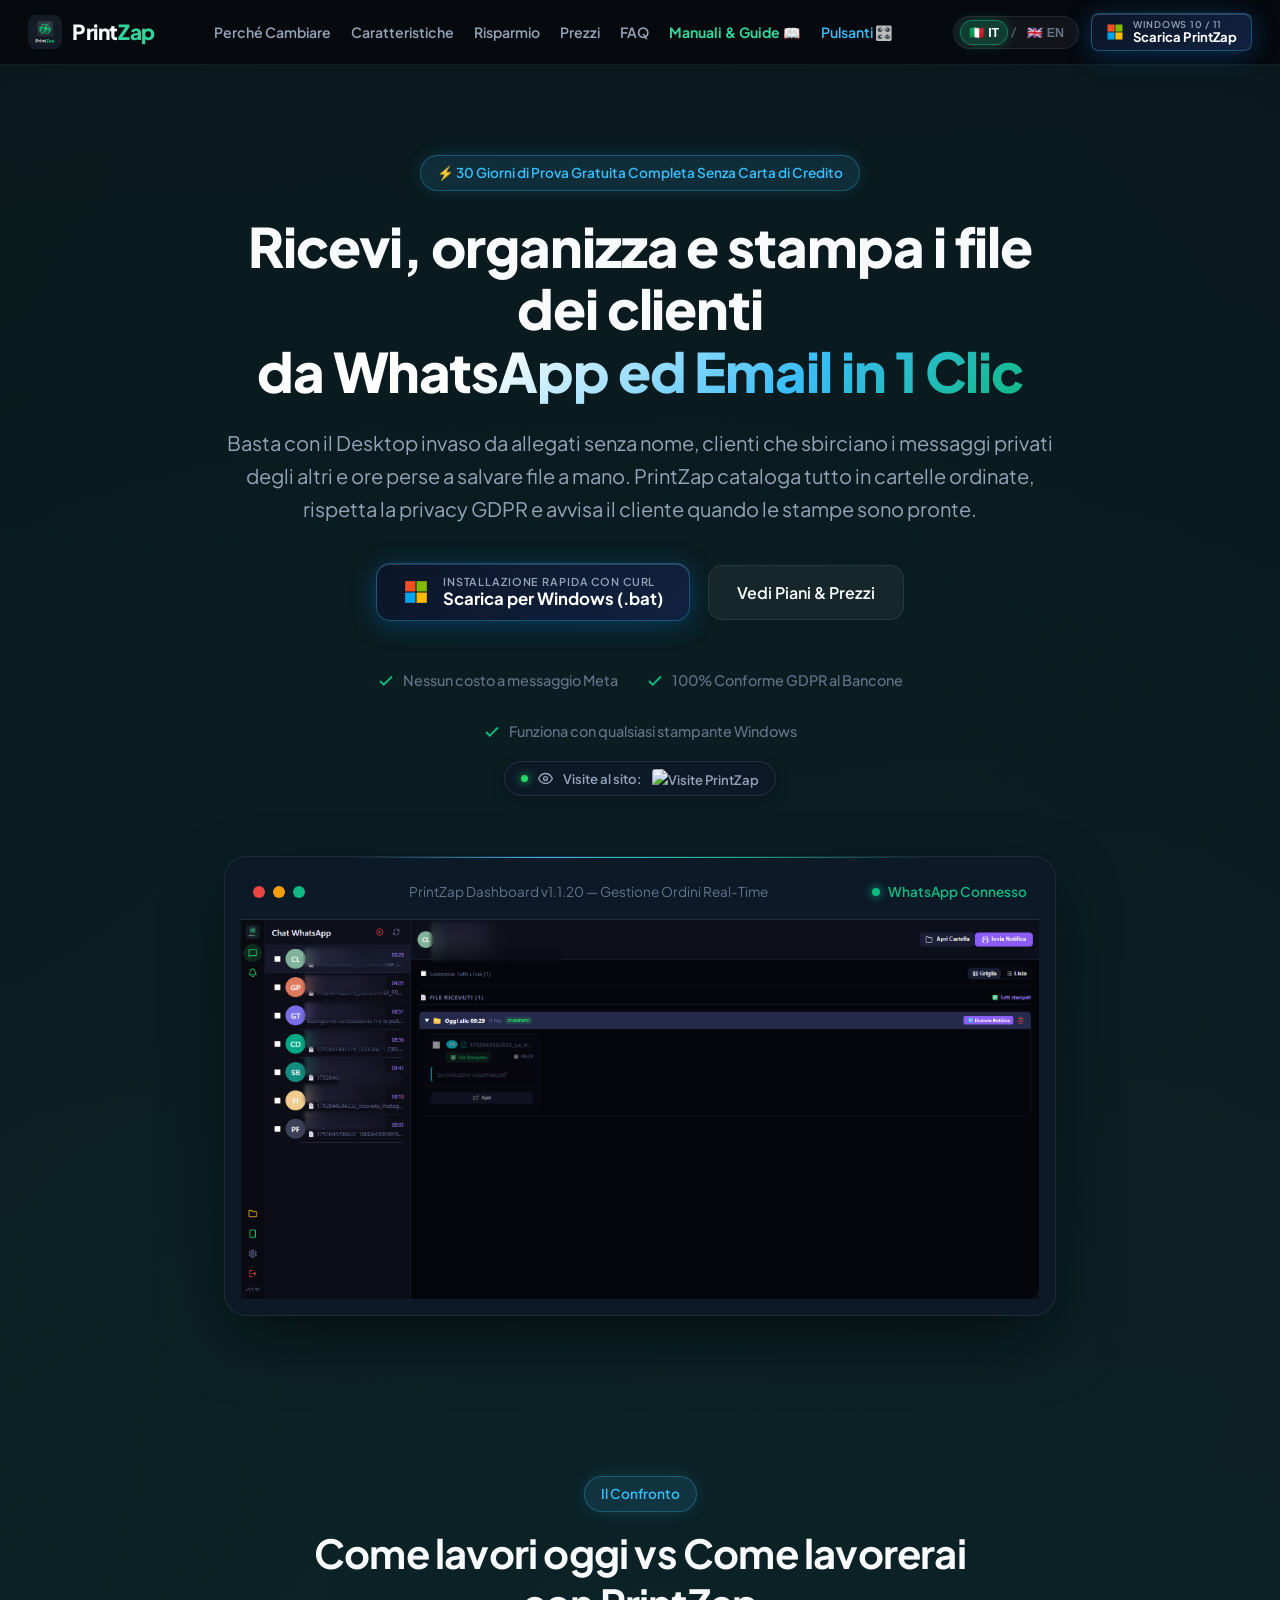
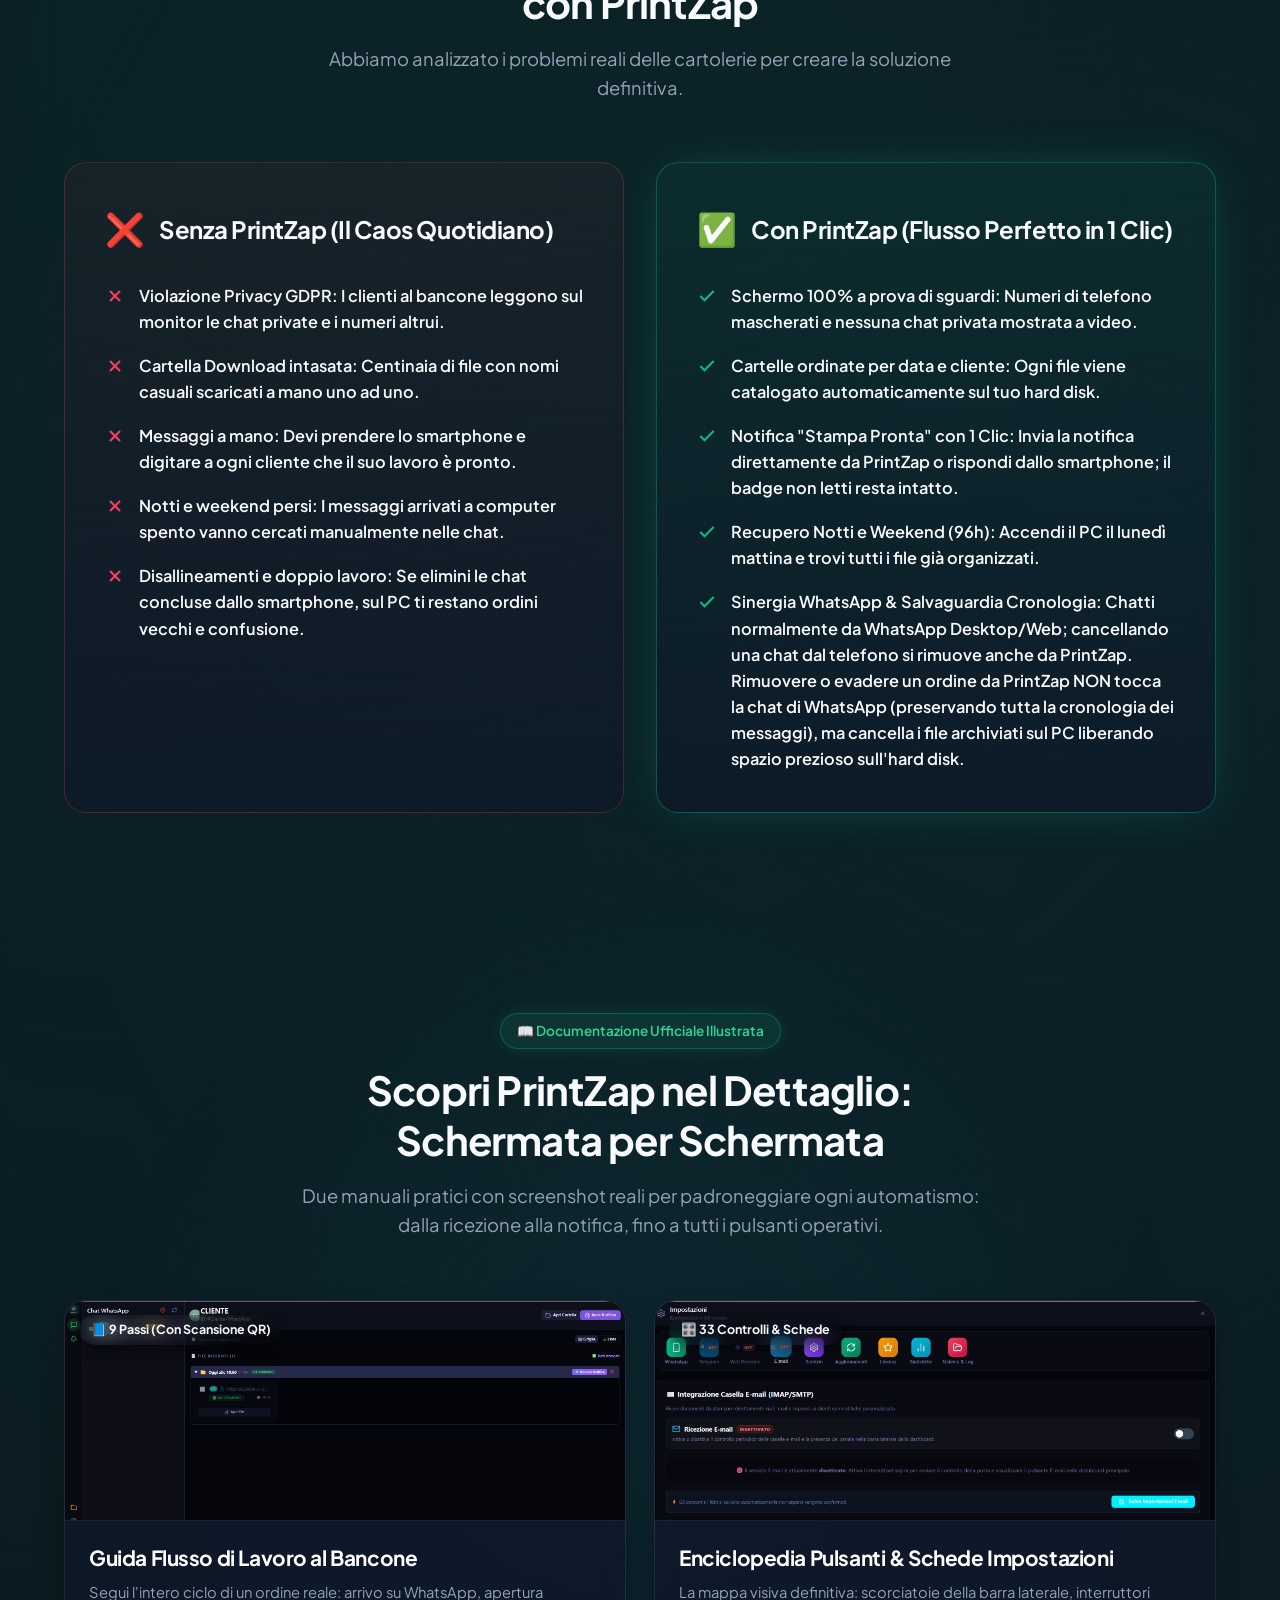
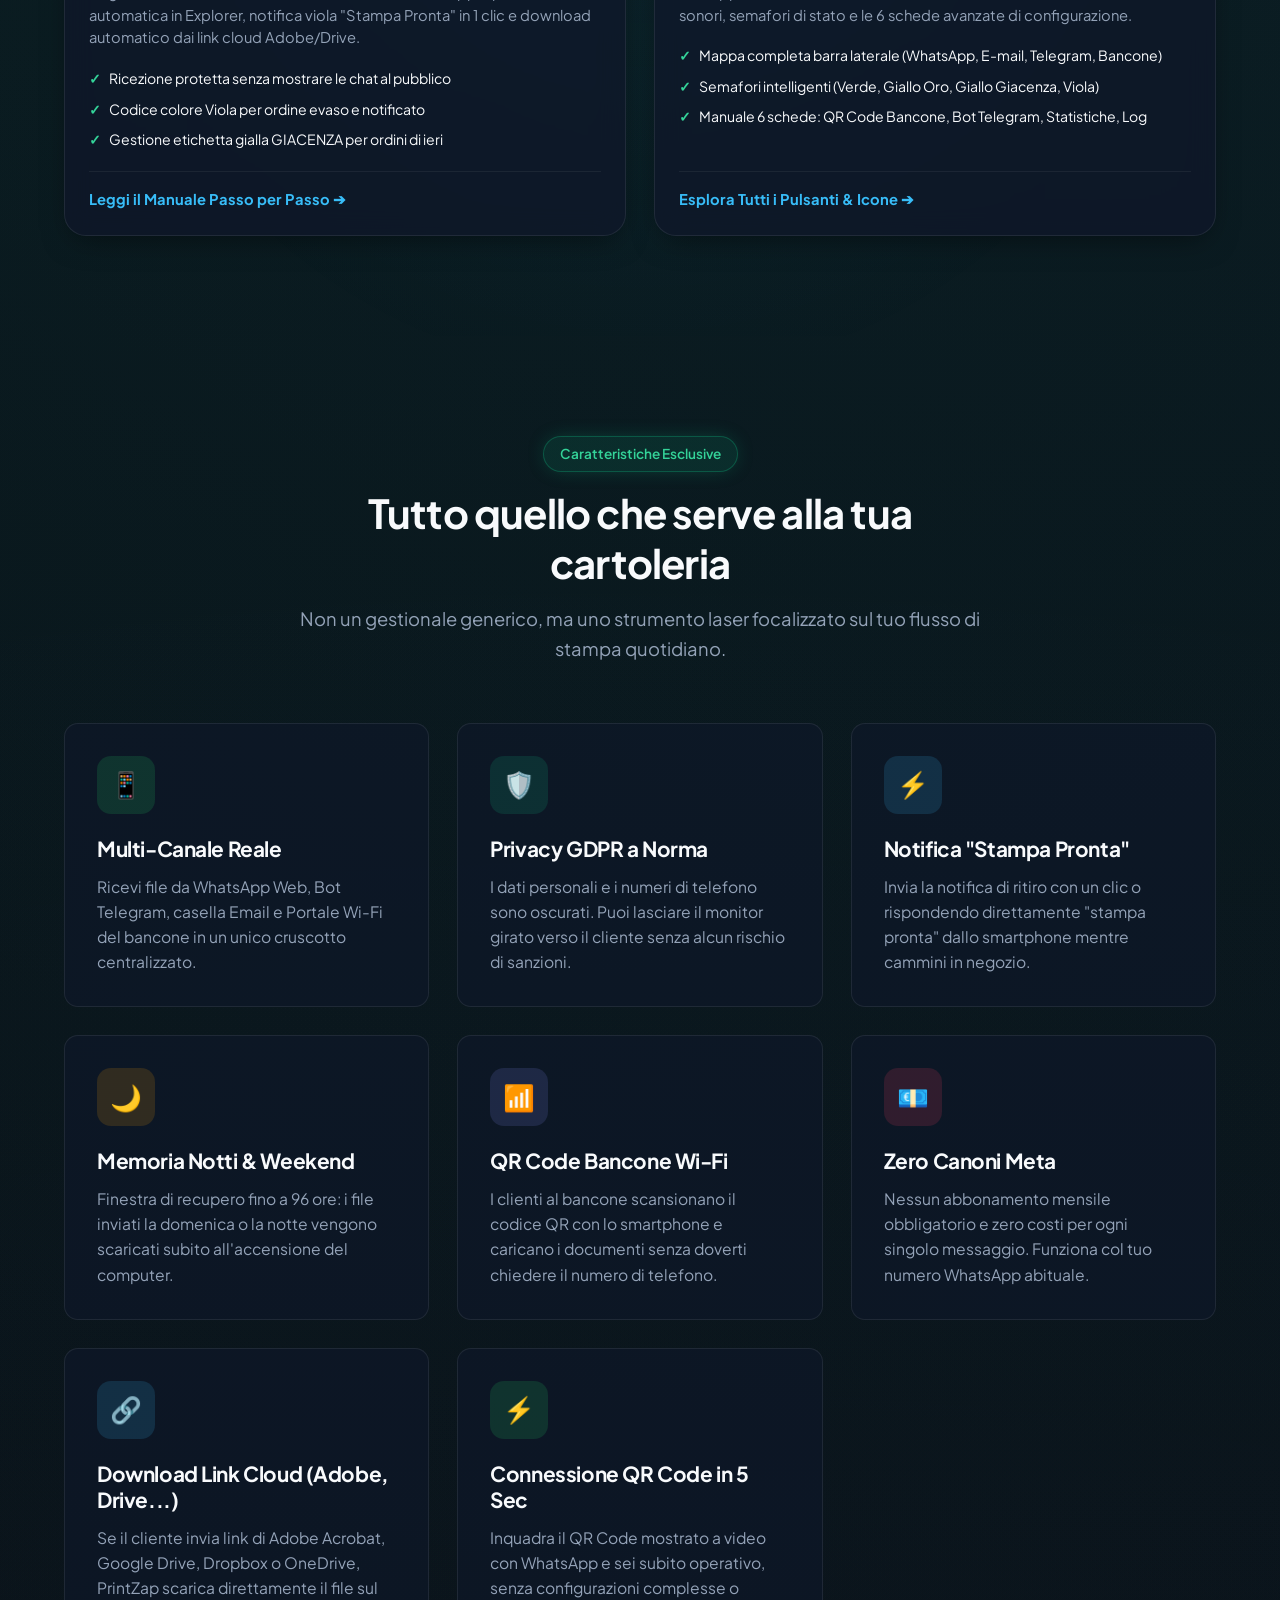
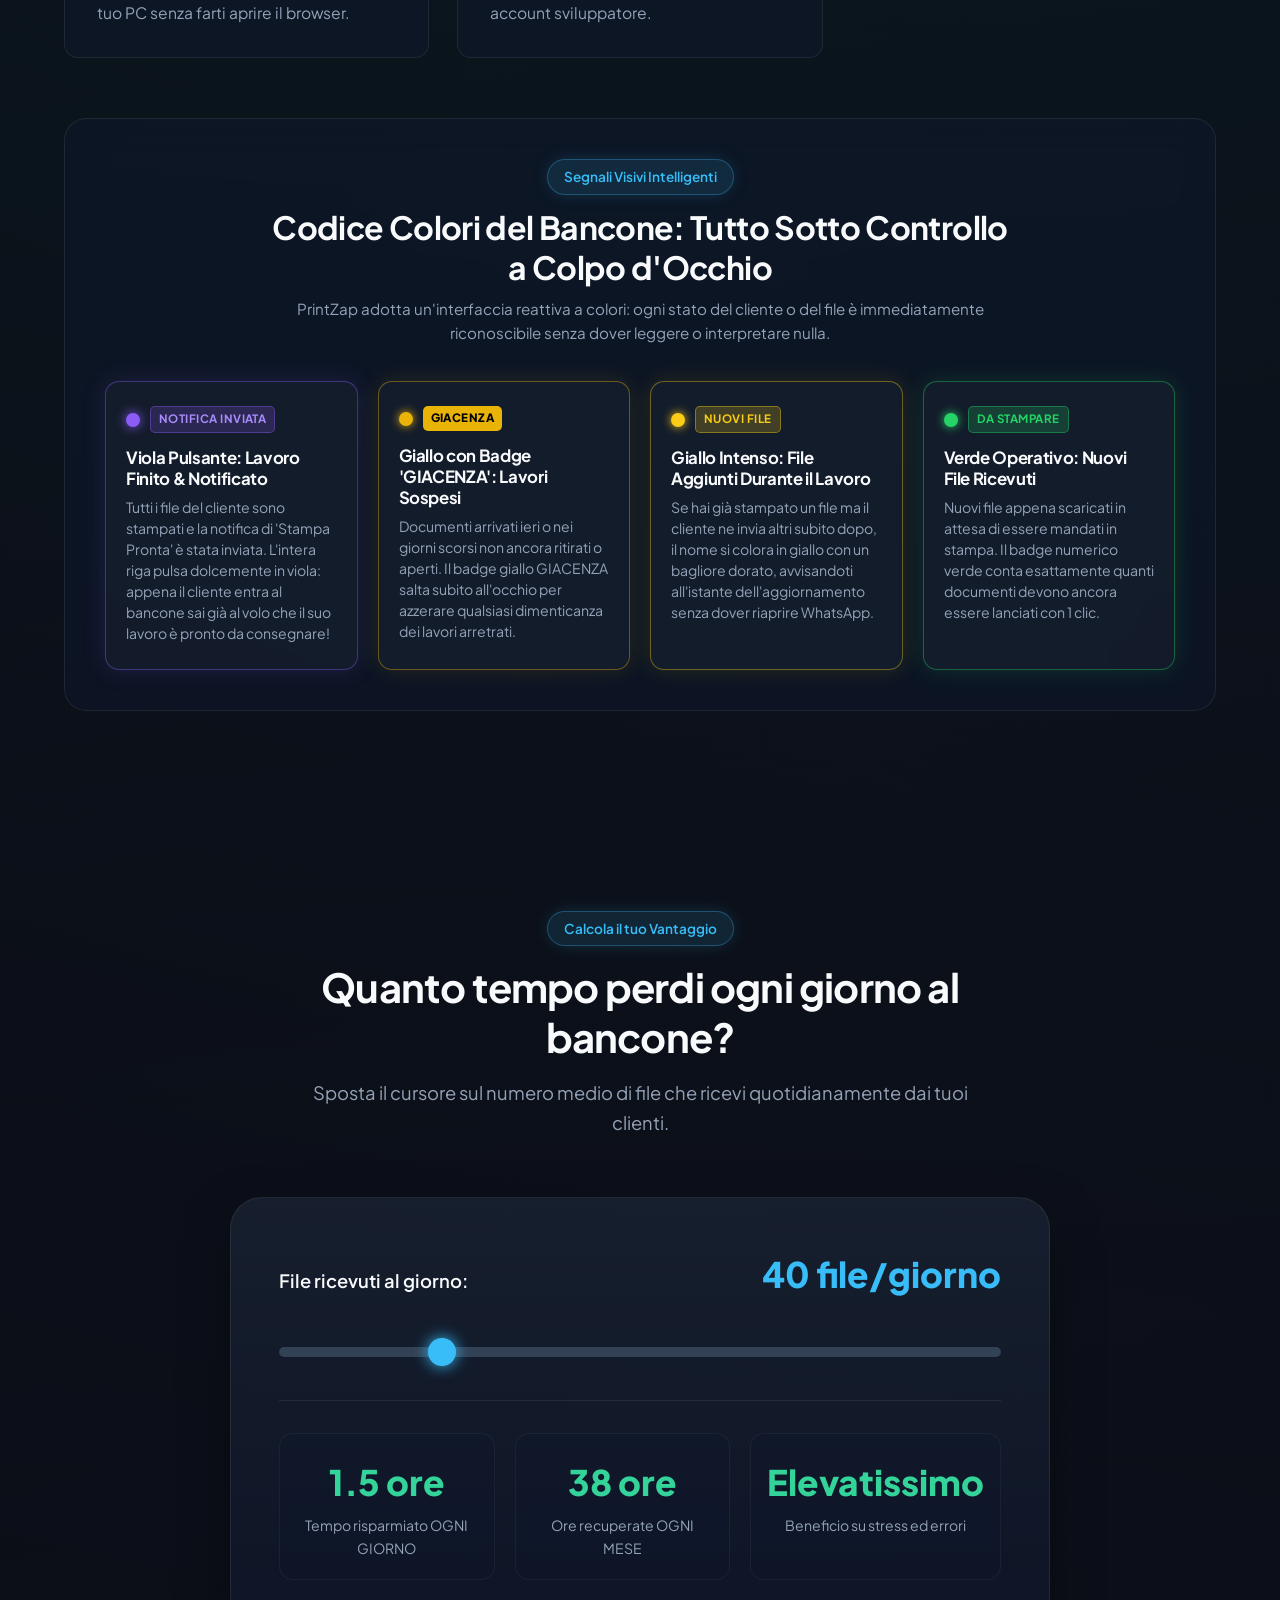
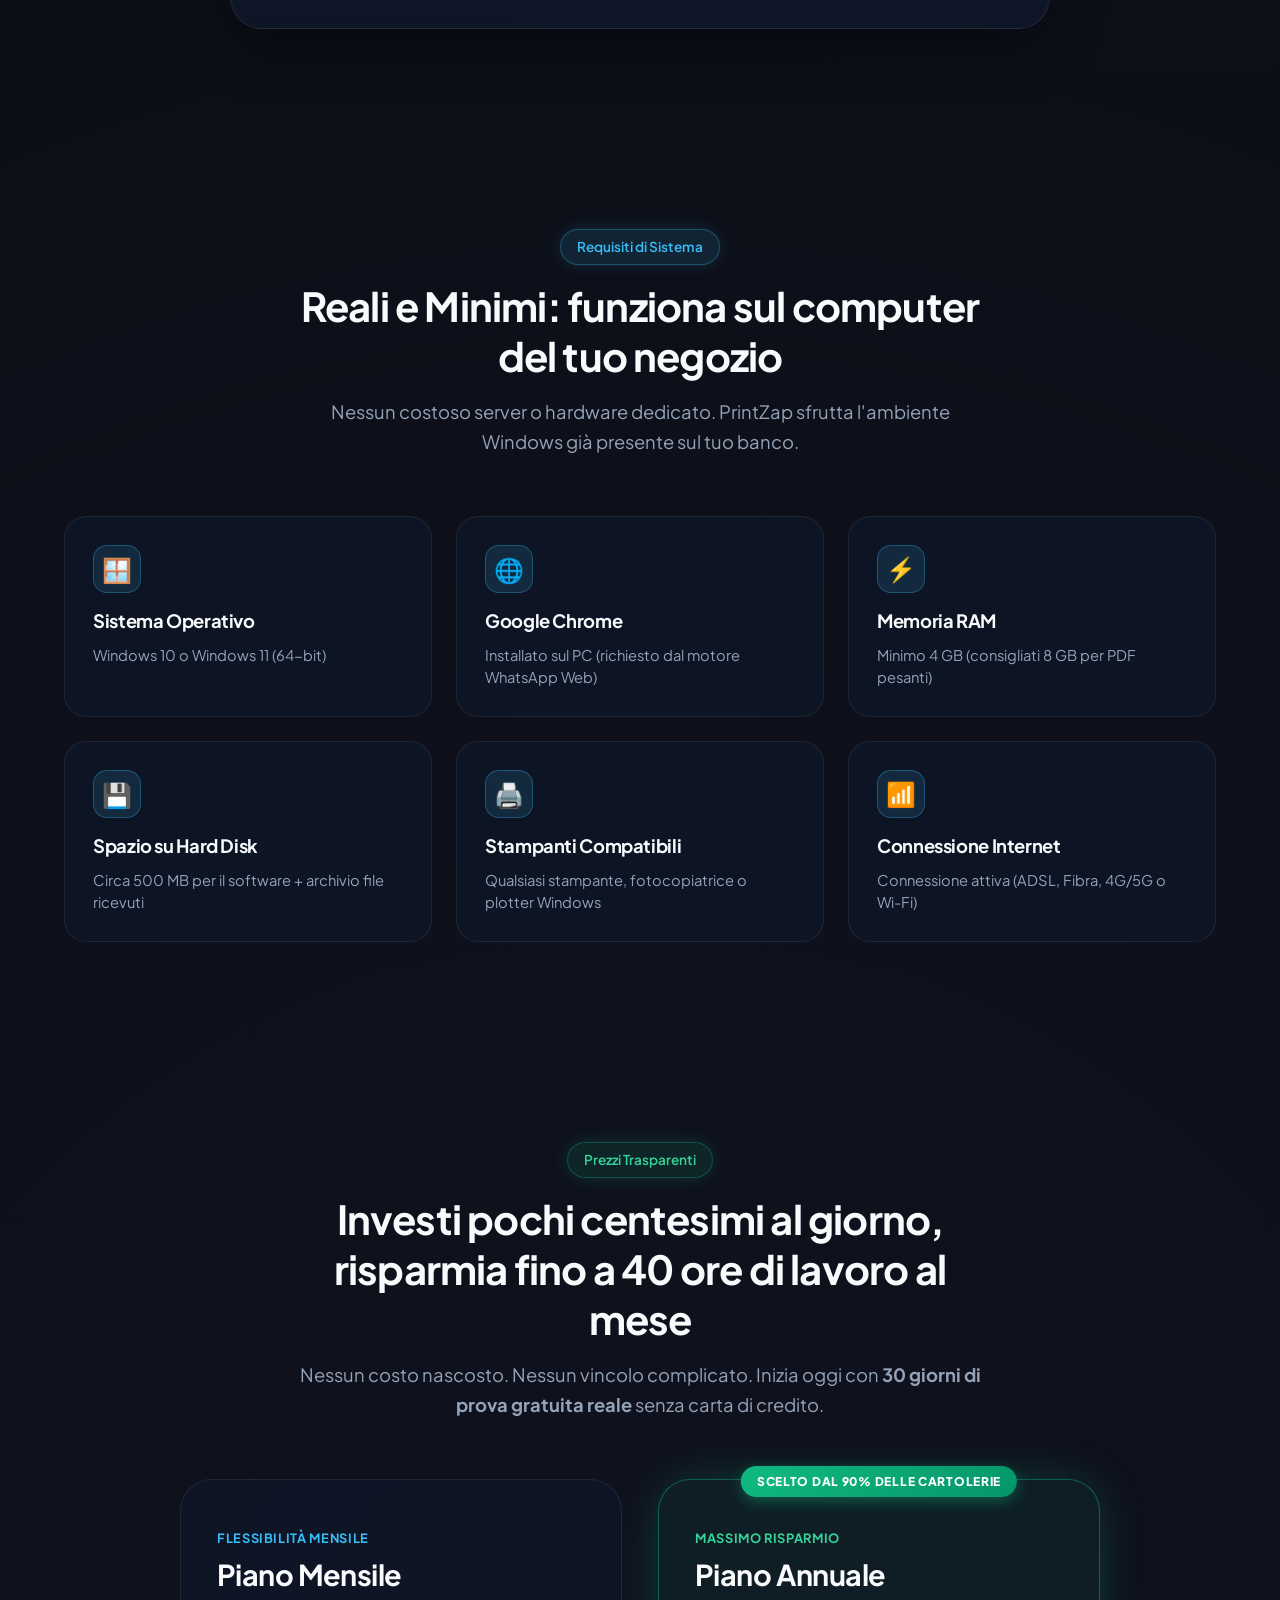
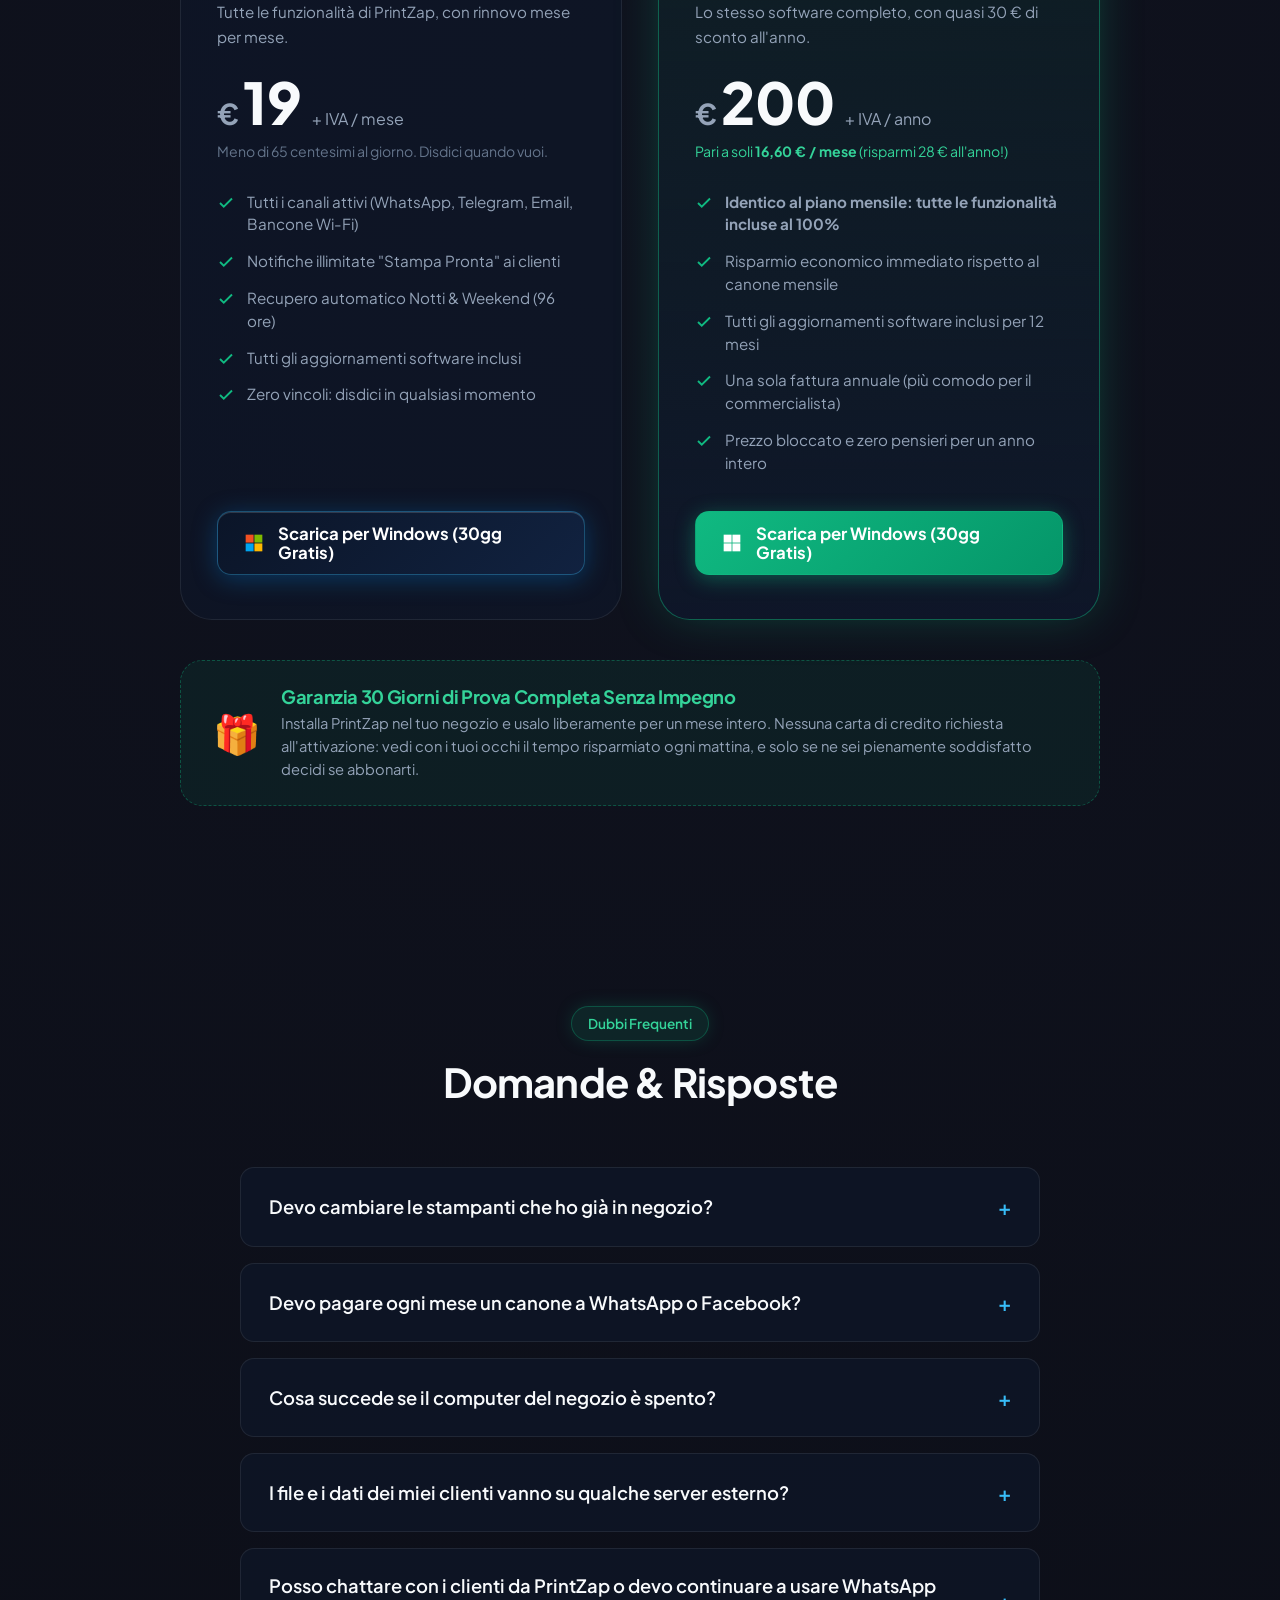
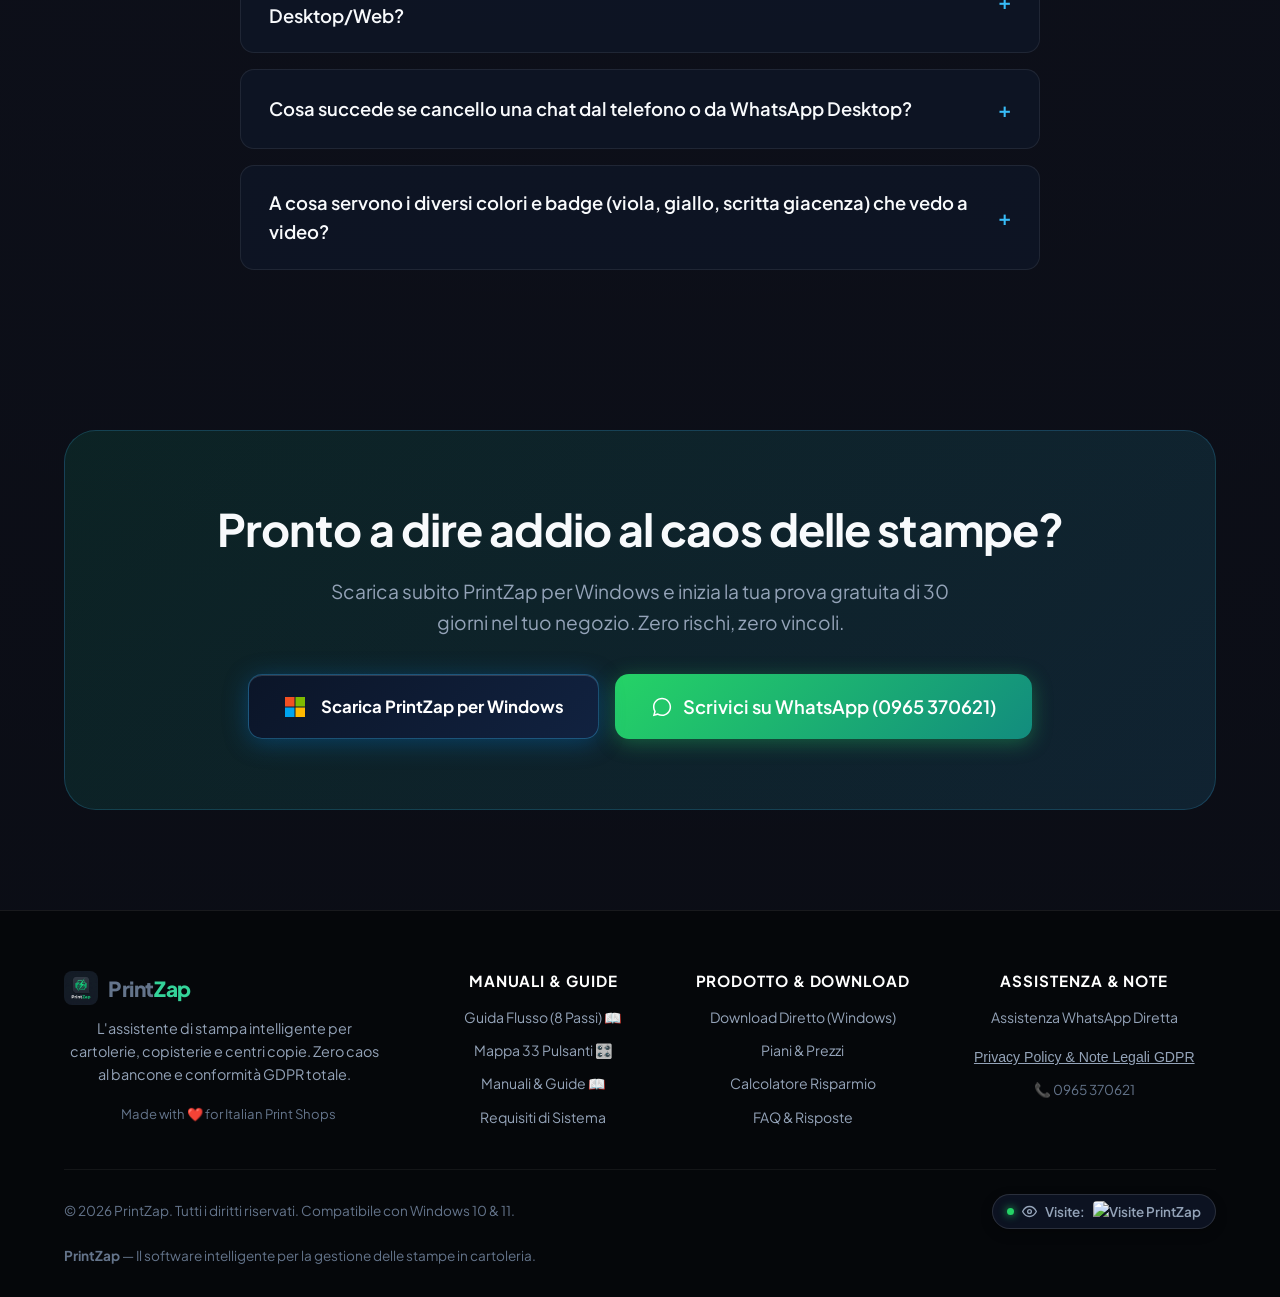
==== commit 53199050: "Aggiornamento sito v1.1.20: nuovo installatore grafico installa_printzap.bat e testi aggiornati" ====
--- a/index.html
+++ b/index.html
@@ -139,7 +139,7 @@
             <div class="mockup-dot"></div>
             <div class="mockup-dot"></div>
           </div>
-          <div data-i18n="mockup_title"><strong>PrintZap Dashboard v1.1.14</strong> — Gestione Ordini Real-Time</div>
+          <div data-i18n="mockup_title"><strong>PrintZap Dashboard v1.1.20</strong> — Gestione Ordini Real-Time</div>
           <div class="mockup-status">
             <span class="status-pulse"></span>
             <span data-i18n="mockup_status">WhatsApp Connesso</span>
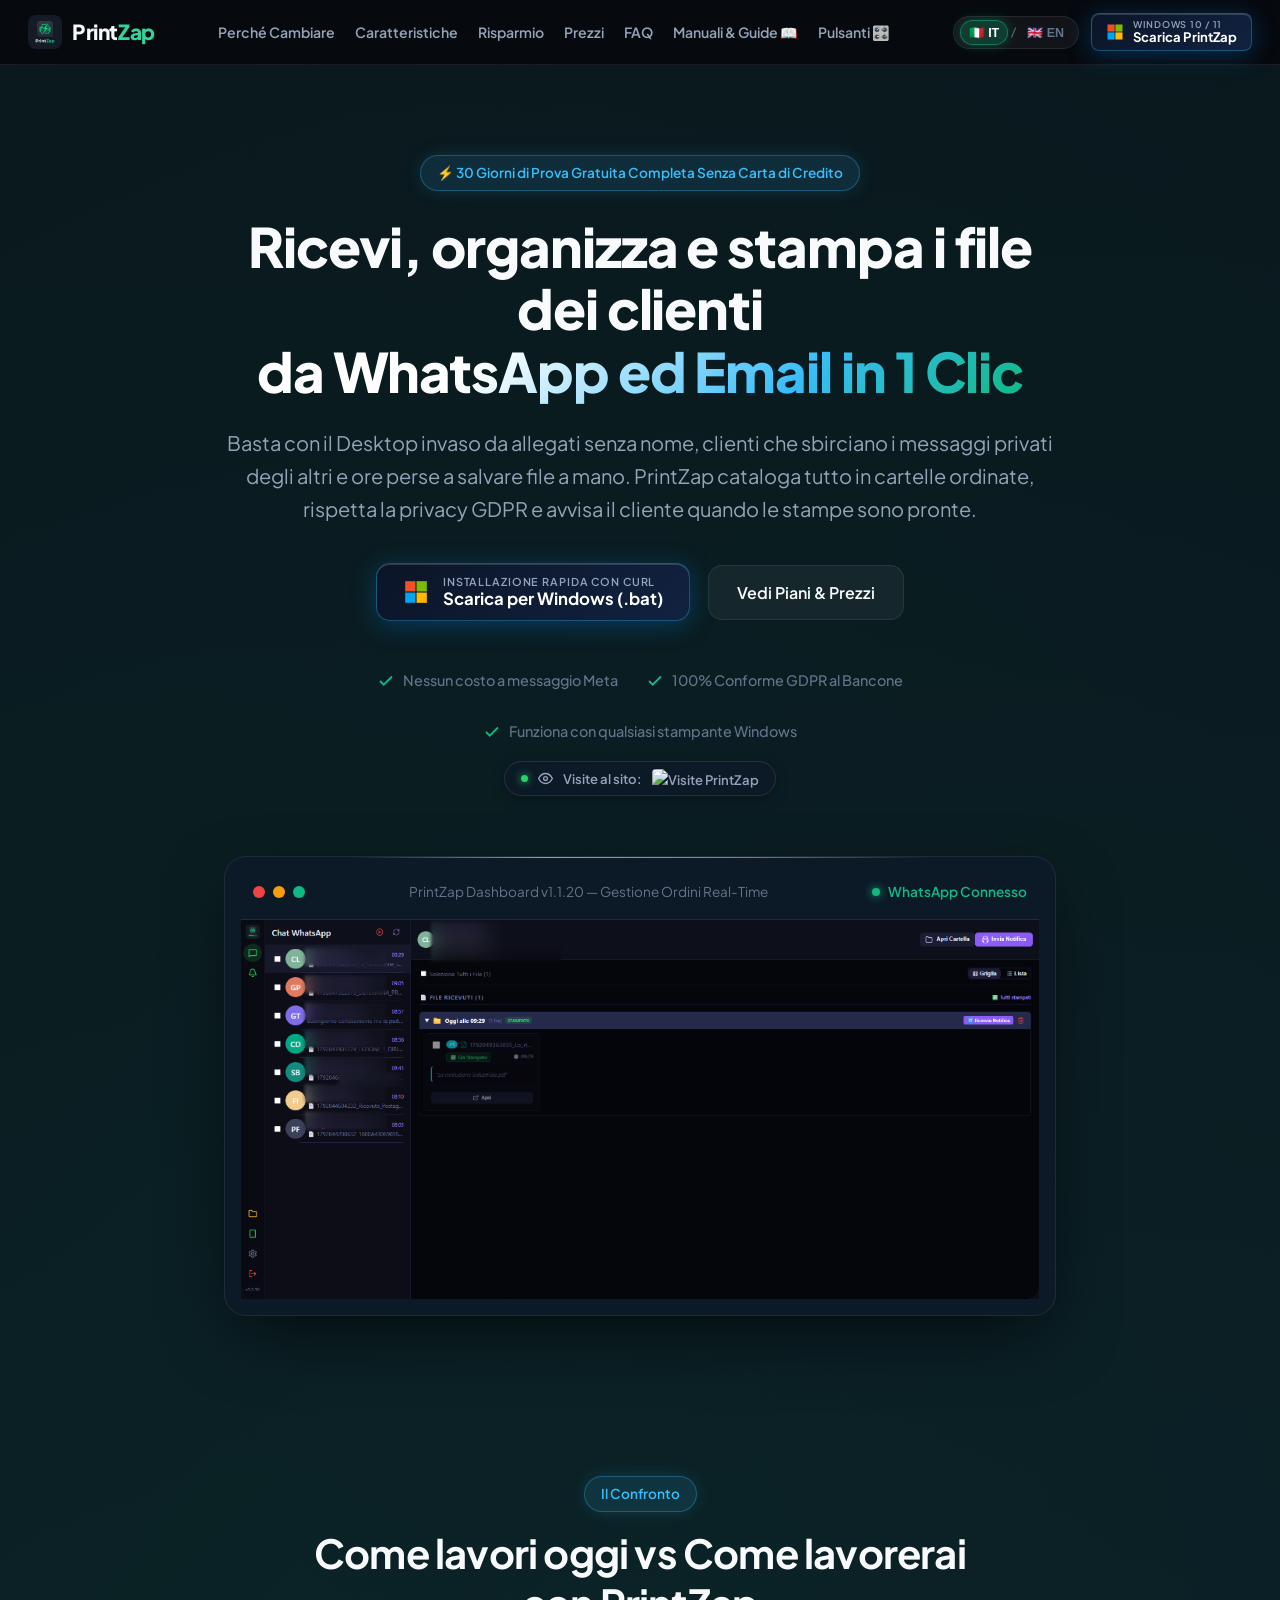
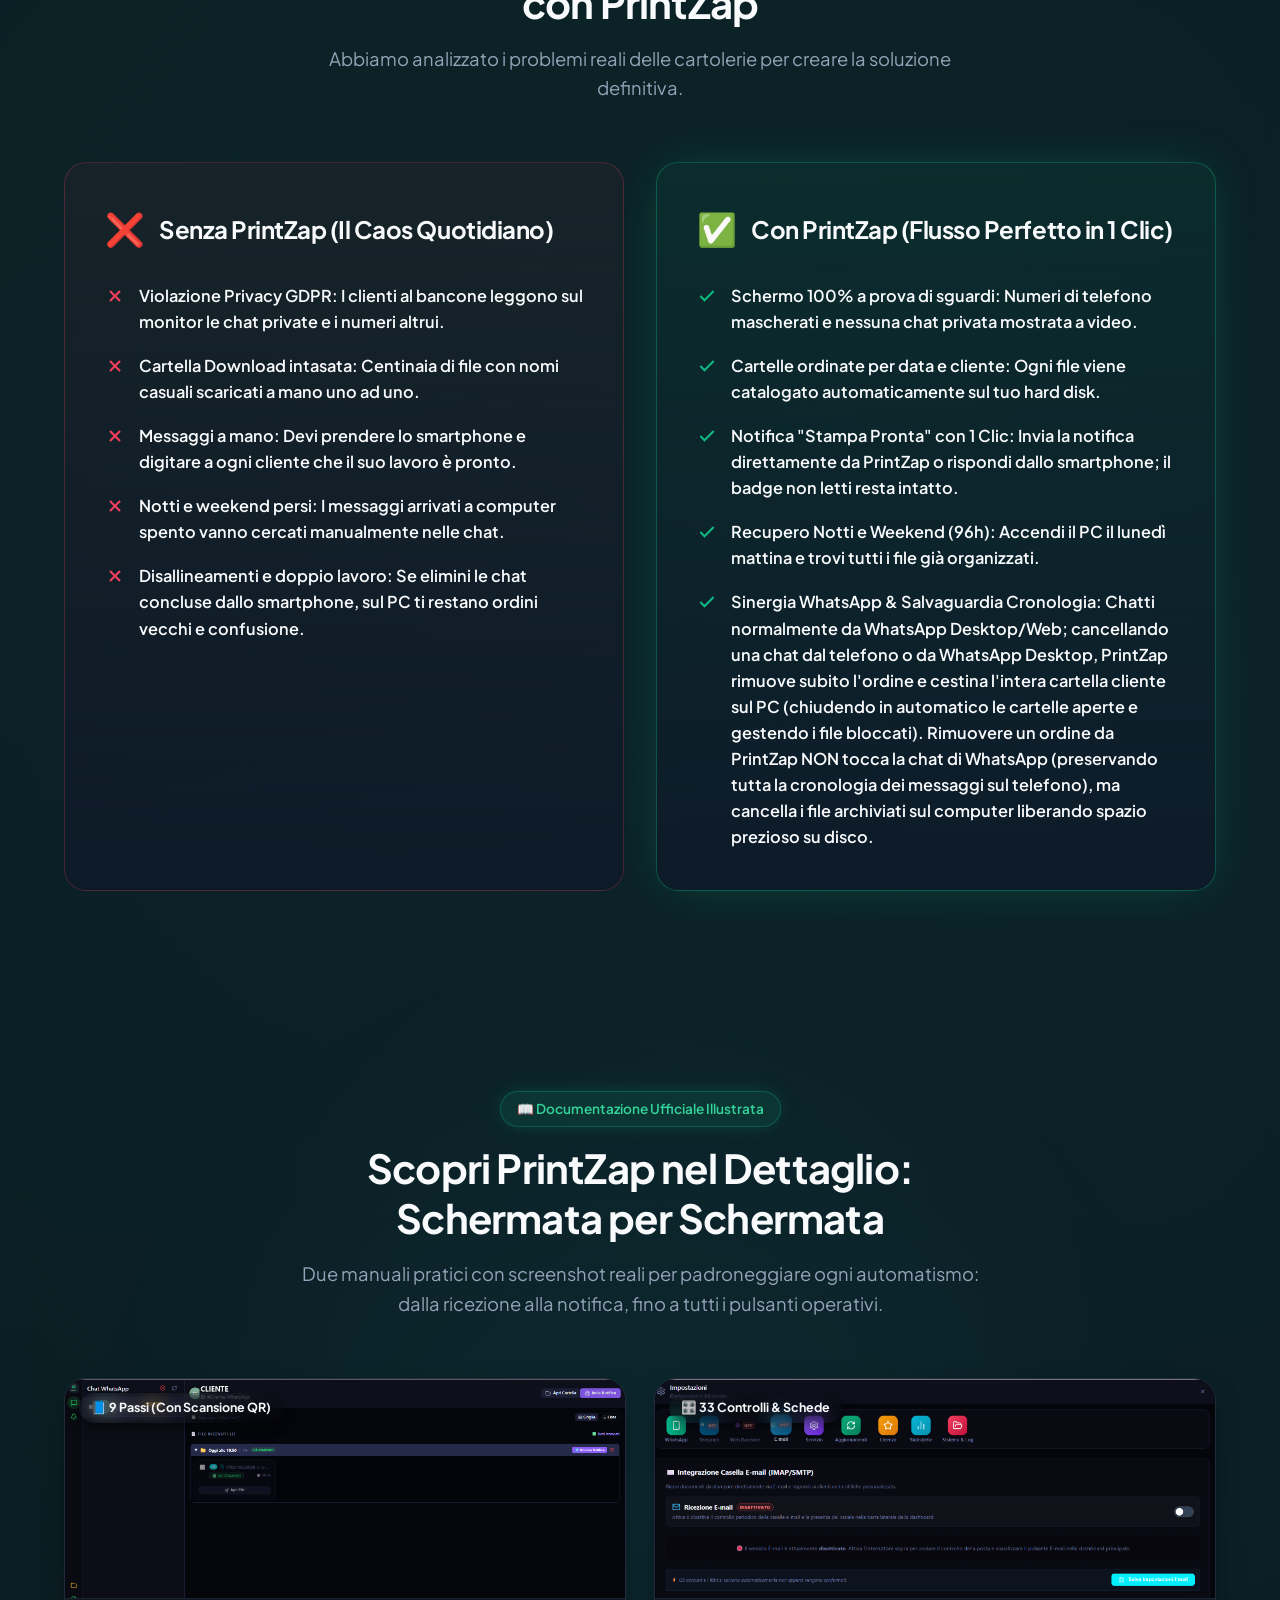
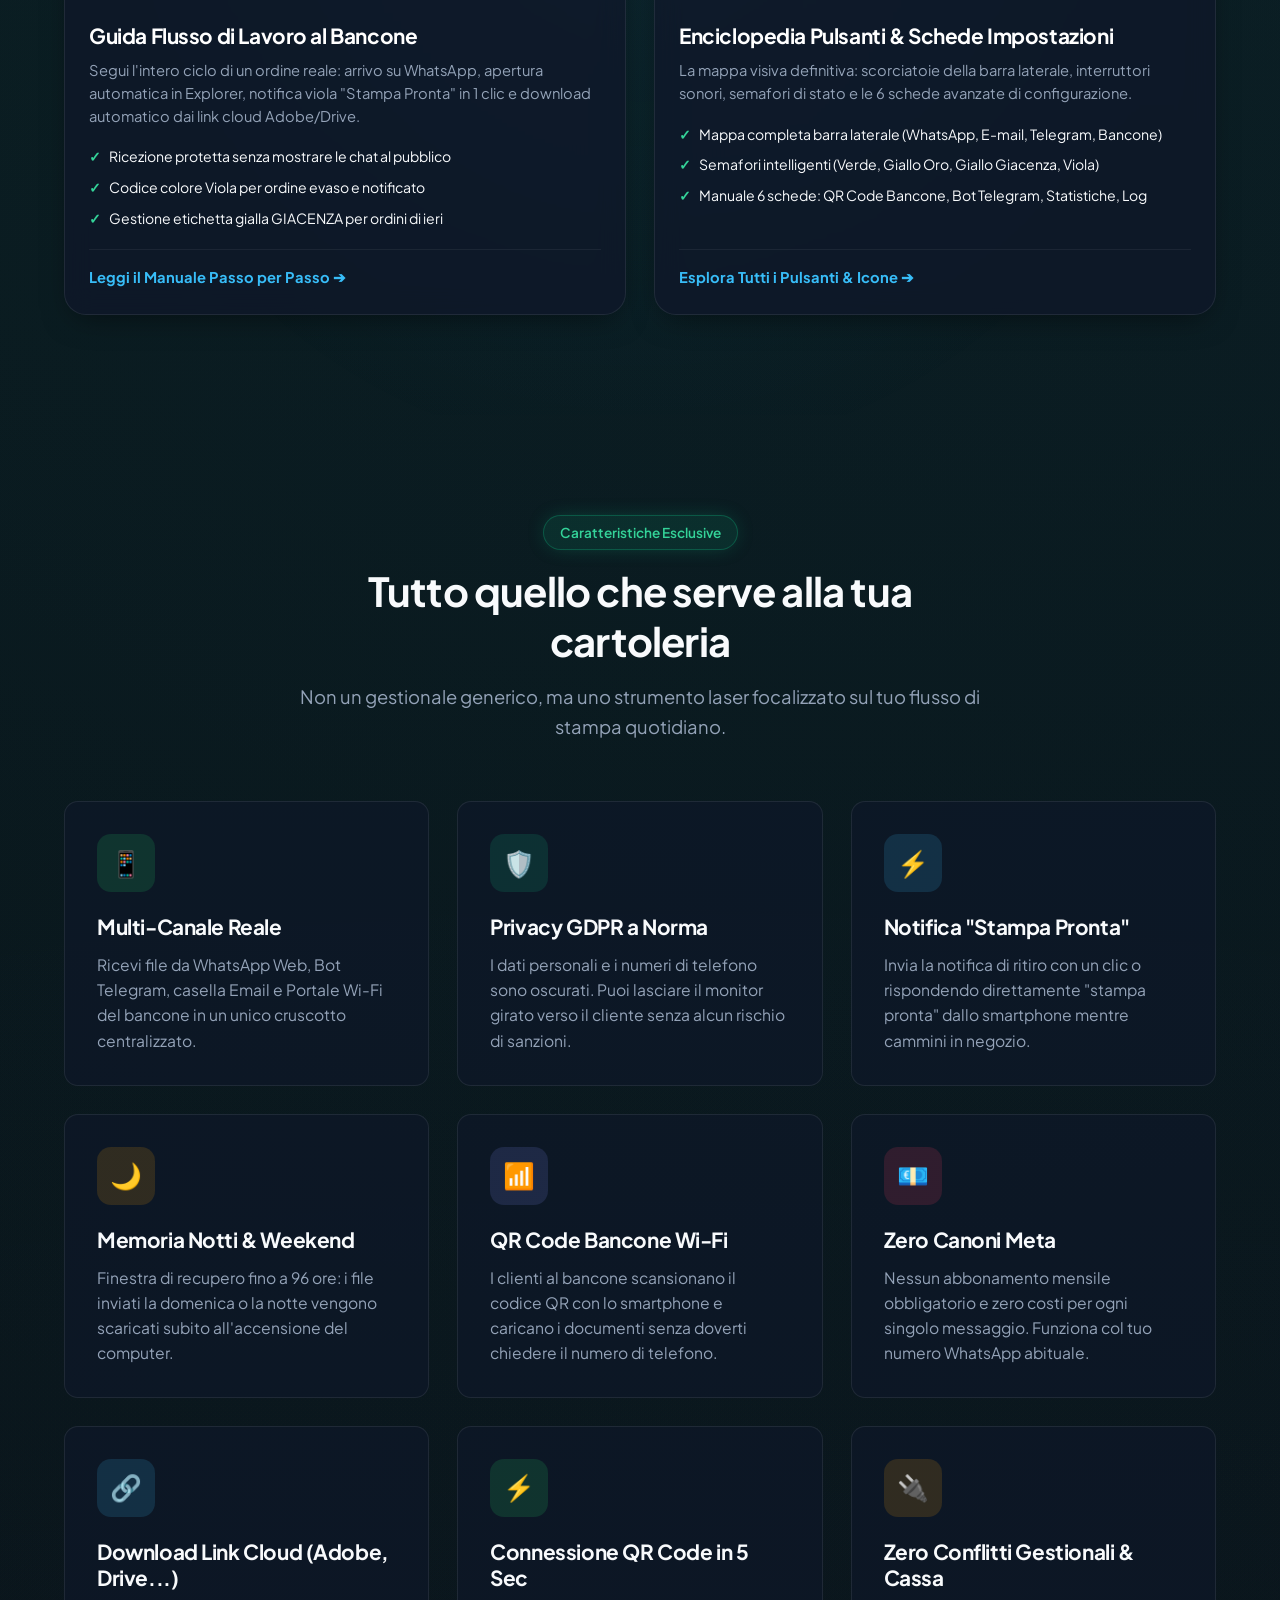
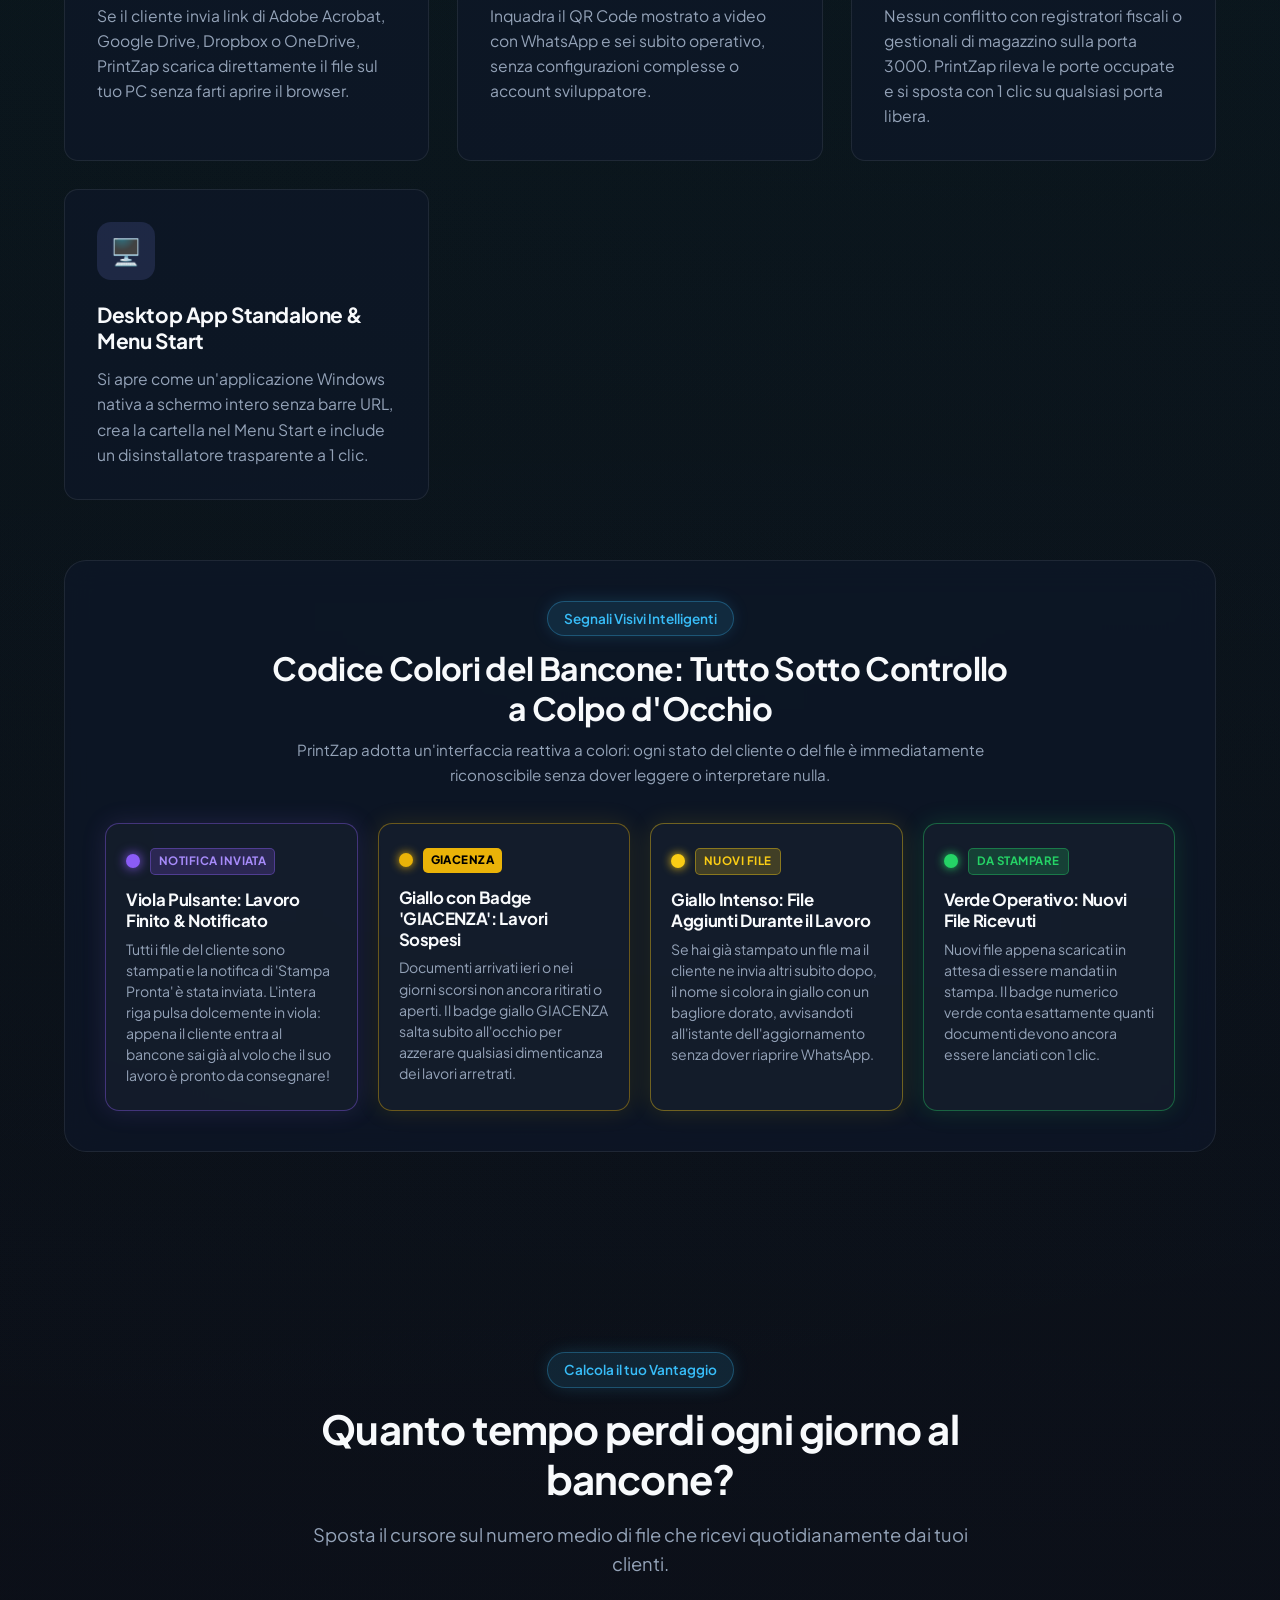
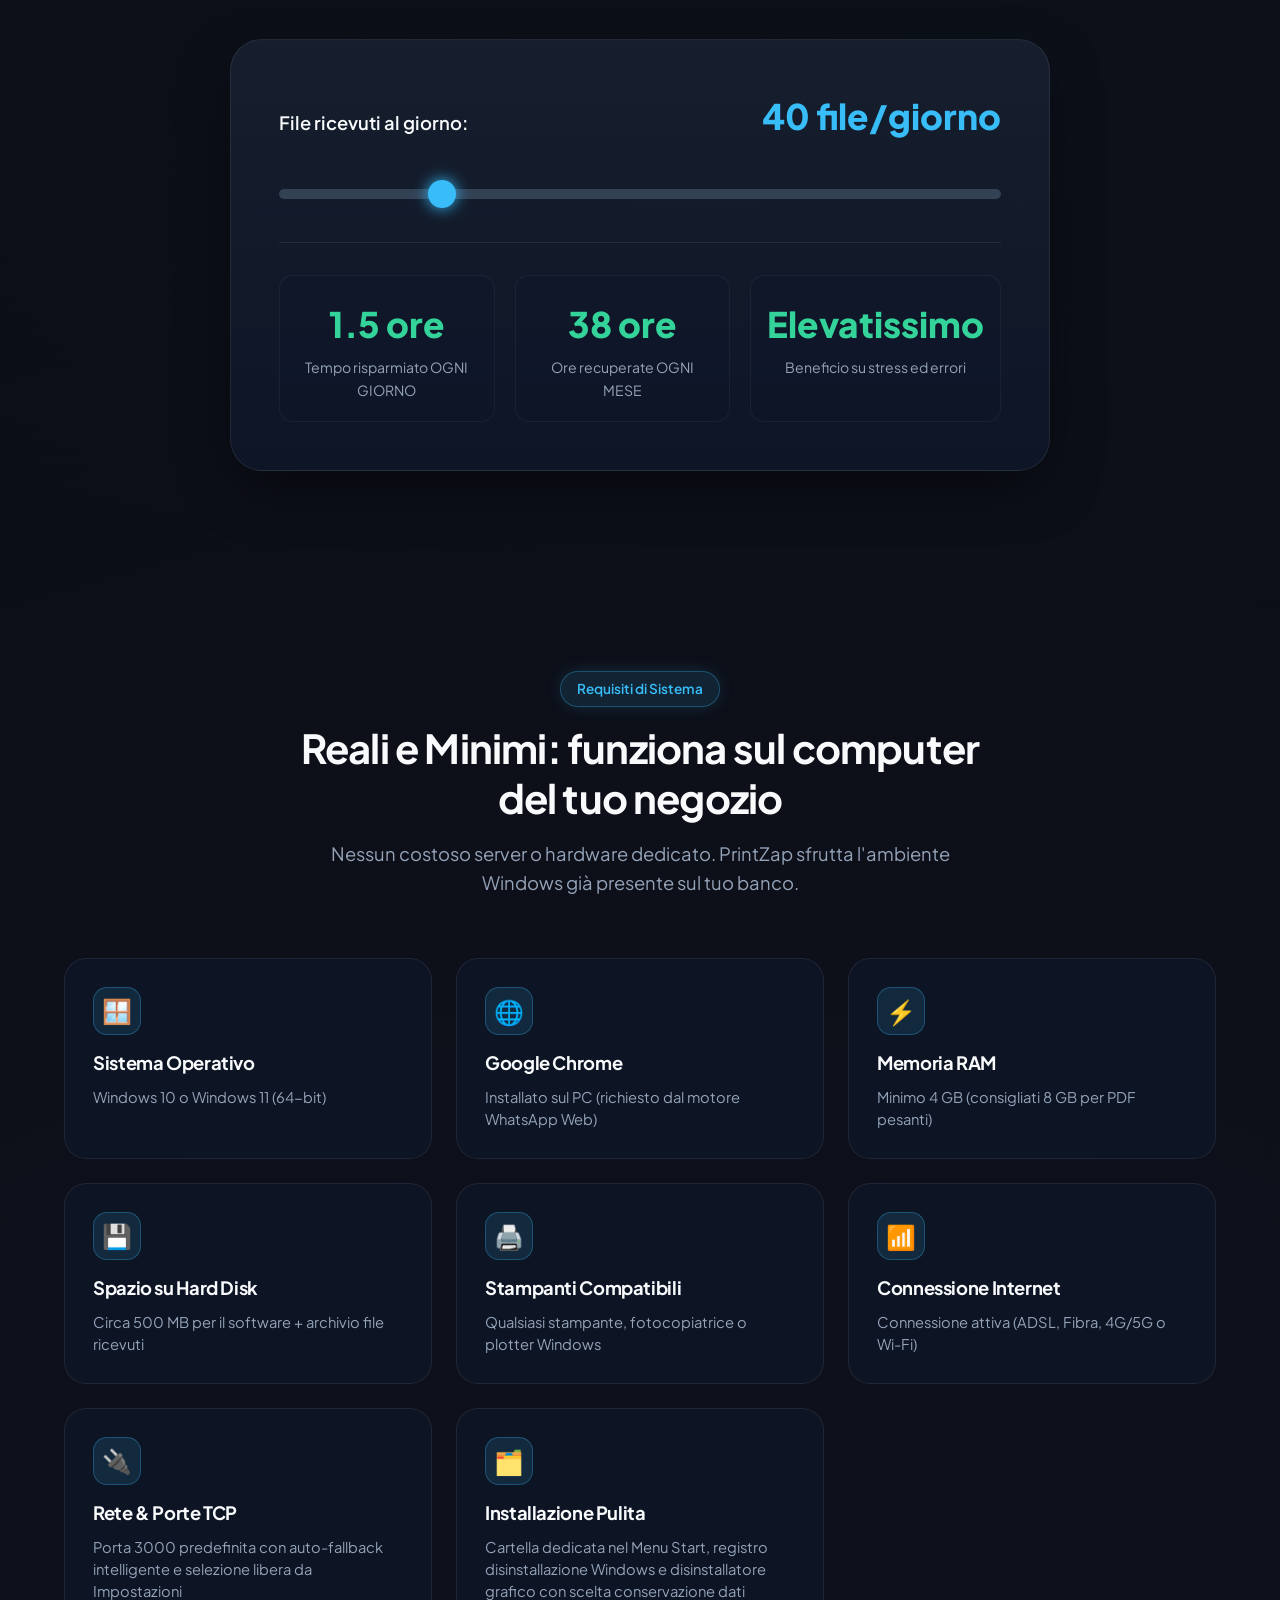
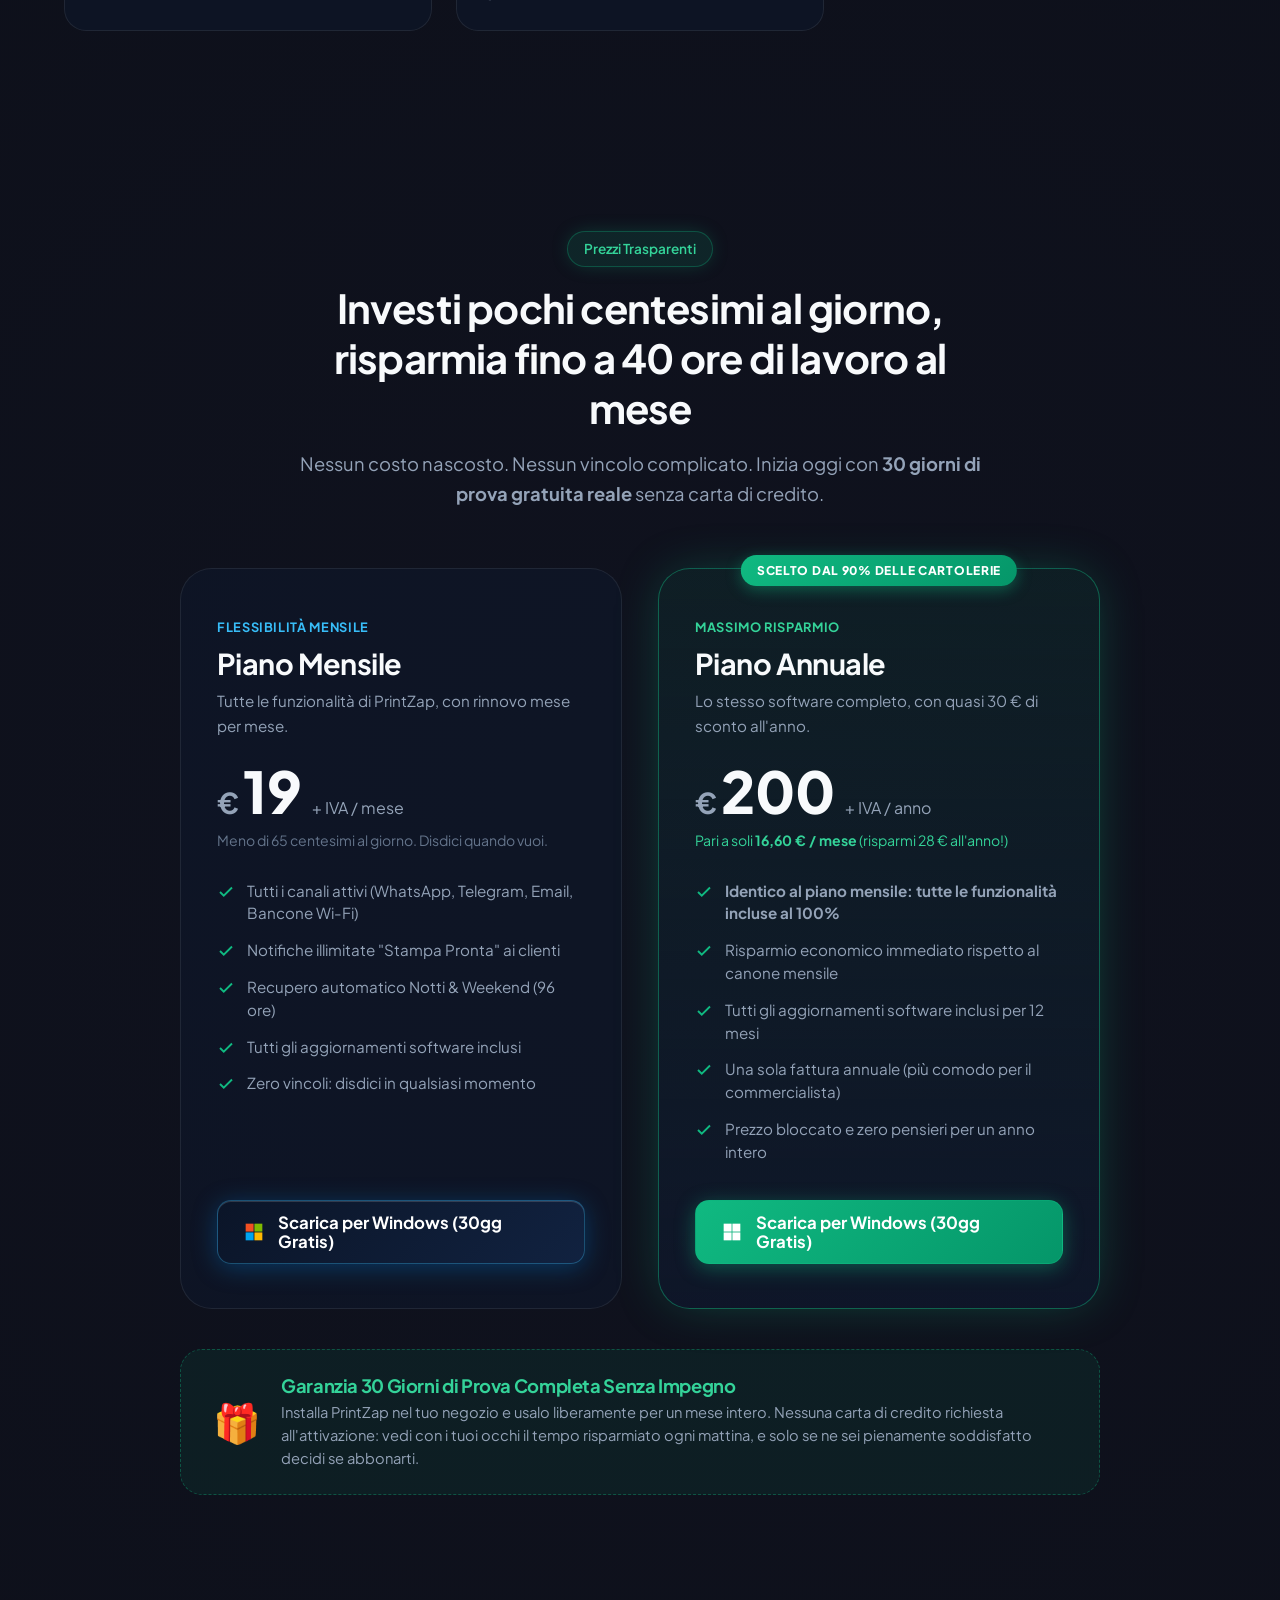
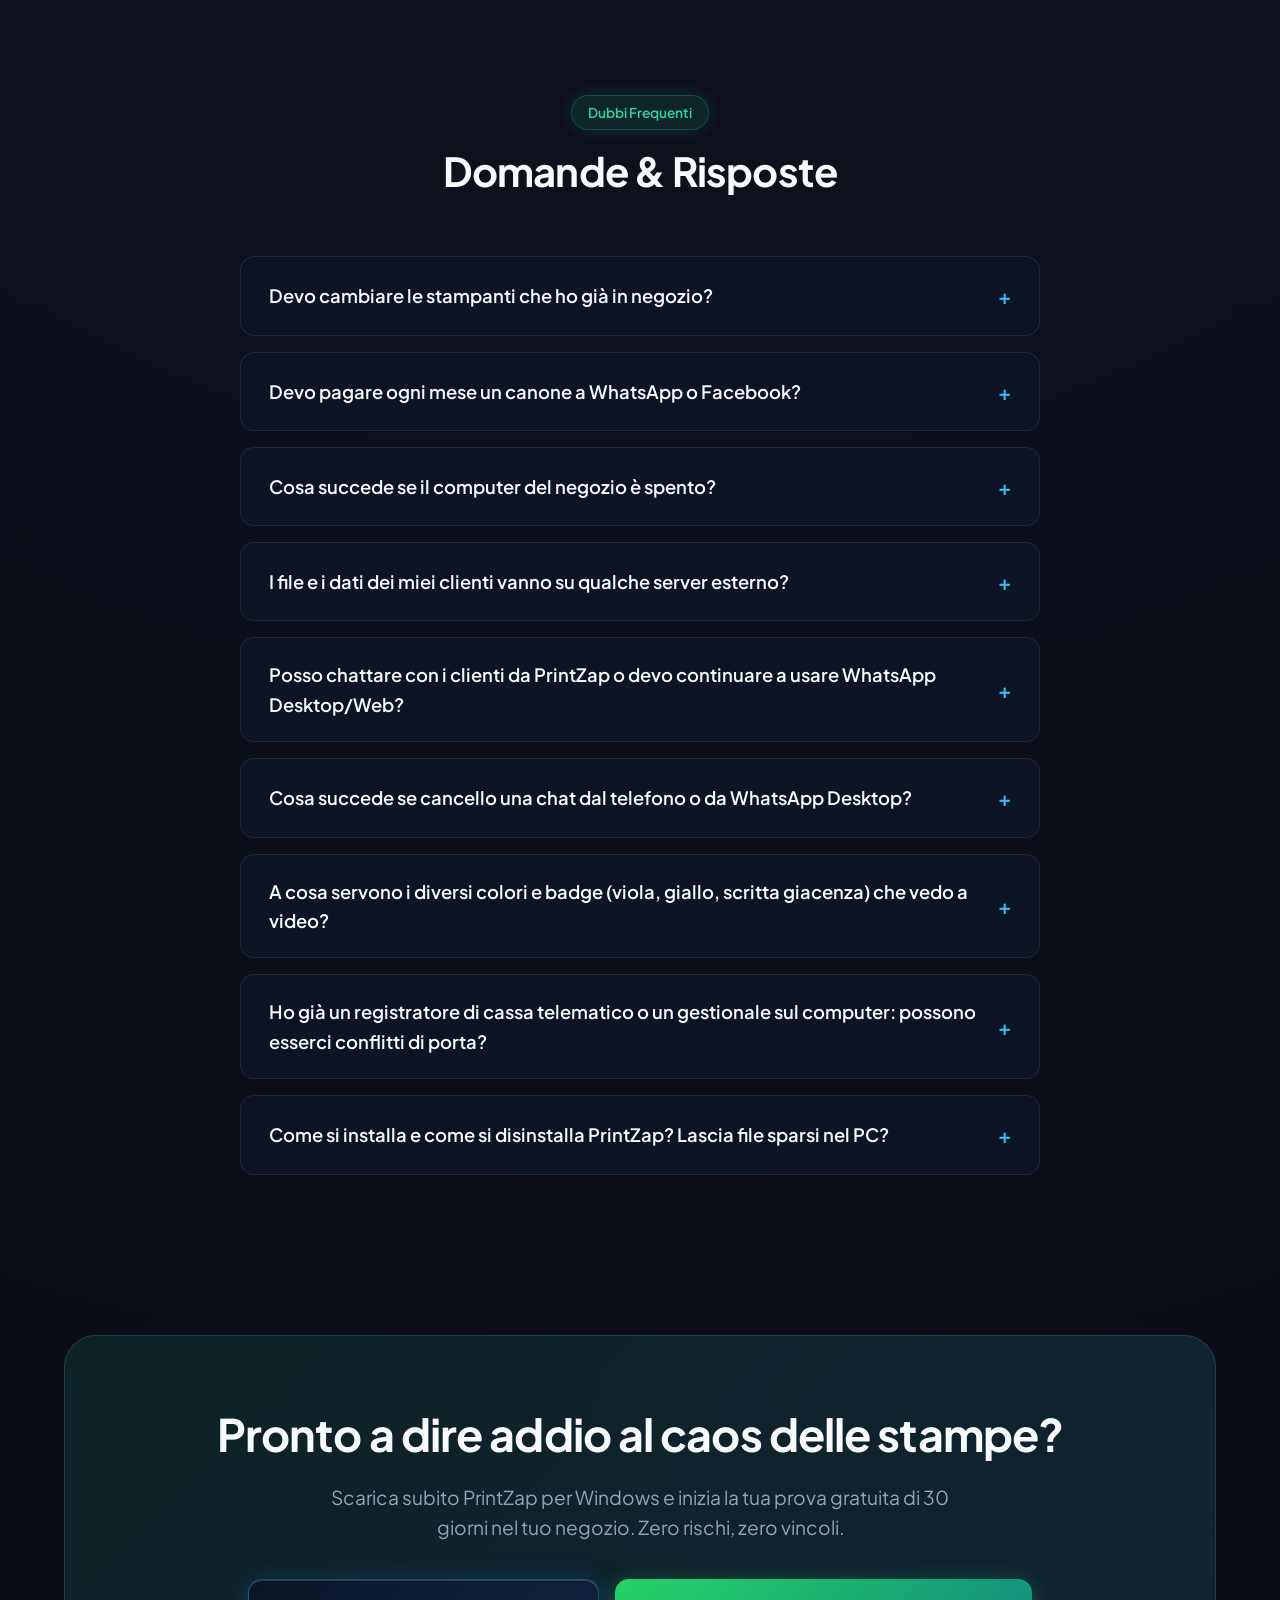
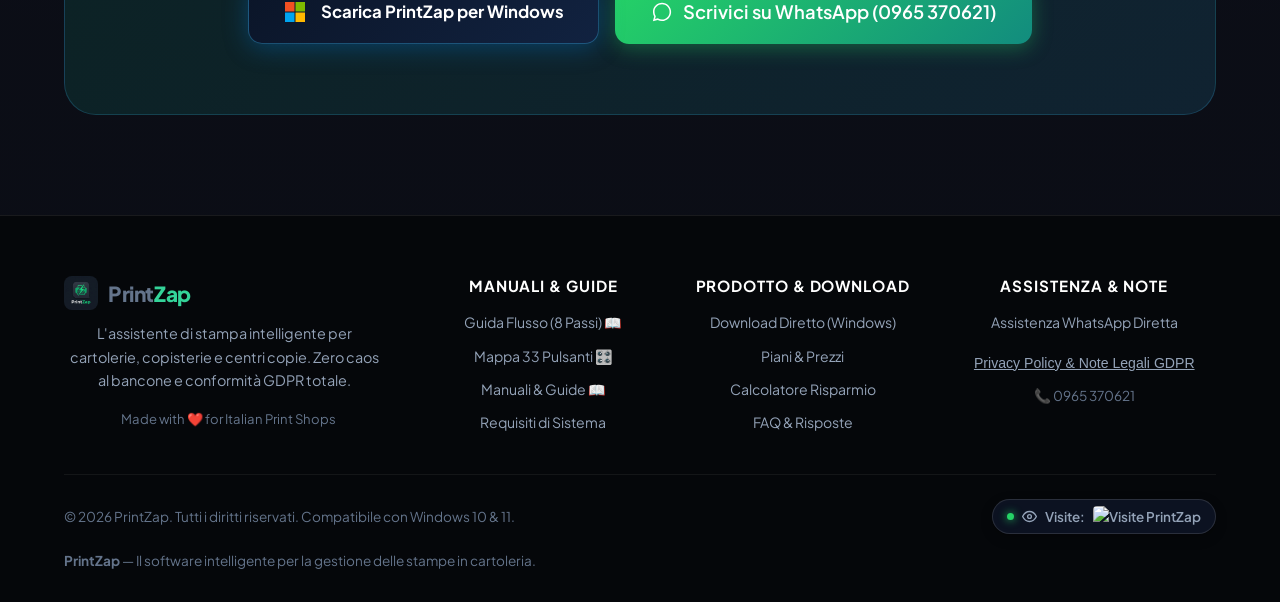
==== commit cfedc489: "feat(web): bonifica completa Microsoft Edge Tools (0 problemi), allineamento v1.1.20 e pulizia stili" ====
--- a/index.html
+++ b/index.html
@@ -26,8 +26,8 @@
   <nav class="navbar">
     <div class="nav-container">
       <a href="#" class="nav-brand">
-        <img src="logo.png" alt="PrintZap Logo" class="nav-logo" onerror="this.style.display='none'">
-        <span>Print<span style="color: var(--primary-light);">Zap</span></span>
+        <img src="logo.png" alt="PrintZap Logo" class="nav-logo" onerror="this.classList.add('hidden')">
+        <span>Print<span class="logo-zap">Zap</span></span>
       </a>
 
       <ul class="nav-links">
@@ -36,8 +36,8 @@
         <li><a href="#calcolatore" data-i18n="nav_calculator">Risparmio</a></li>
         <li><a href="#prezzi" data-i18n="nav_pricing">Prezzi</a></li>
         <li><a href="#faq" data-i18n="nav_faq">FAQ</a></li>
-        <li><a href="#guide" style="color: var(--primary-light); font-weight: 700;" data-i18n="nav_hub">Manuali & Guide 📖</a></li>
-        <li><a href="pulsanti.html" style="color: #38bdf8;" data-i18n="nav_buttons">Pulsanti 🎛️</a></li>
+        <li><a href="#guide" class="nav-link-guide" data-i18n="nav_hub">Manuali & Guide 📖</a></li>
+        <li><a href="pulsanti.html" class="nav-link-pulsanti" data-i18n="nav_buttons">Pulsanti 🎛️</a></li>
       </ul>
 
       <div class="nav-actions">
@@ -120,9 +120,9 @@
 
       <!-- Live Visitor Counter Badge (Home Page) -->
       <div class="hero-visitor-wrap">
-        <a href="https://hits.sh/alfaomega-dev.github.io/cartoleria-whatsapp-updates/" target="_blank" rel="noopener" class="hero-visitor-badge" data-i18n-title="visitor_title" title="Statistiche visite in tempo reale (Oggi / Totale)">
+        <a href="https://hits.sh/alfaomega-dev.github.io/cartoleria-whatsapp-updates/" target="_blank" rel="noopener noreferrer" class="hero-visitor-badge" data-i18n-title="visitor_title" title="Statistiche visite in tempo reale (Oggi / Totale)">
           <span class="visitor-dot"></span>
-          <svg width="15" height="15" viewBox="0 0 24 24" fill="none" stroke="currentColor" stroke-width="2.2" stroke-linecap="round" stroke-linejoin="round" style="vertical-align: middle;">
+          <svg width="15" height="15" viewBox="0 0 24 24" fill="none" stroke="currentColor" stroke-width="2.2" stroke-linecap="round" stroke-linejoin="round" class="icon-middle">
             <path d="M1 12s4-8 11-8 11 8 11 8-4 8-11 8-11-8-11-8z"></path>
             <circle cx="12" cy="12" r="3"></circle>
           </svg>
@@ -146,8 +146,8 @@
           </div>
         </div>
 
-        <div class="mockup-body" style="padding: 0; background: #0c0d16; overflow: hidden; display: flex; justify-content: center;">
-          <img src="dashboard-preview.png" alt="Interfaccia reale di PrintZap con WhatsApp integrato" style="width: 100%; height: auto; display: block; border-bottom-left-radius: 14px; border-bottom-right-radius: 14px;">
+        <div class="mockup-body mockup-body-custom">
+          <img src="dashboard-preview.png" alt="Interfaccia reale di PrintZap con WhatsApp integrato" class="mockup-img-custom">
         </div>
       </div>
 
@@ -169,7 +169,7 @@
         <!-- Bad side -->
         <div class="card-comparison card-bad">
           <div class="comparison-header">
-            <span style="font-size: 2rem;">❌</span>
+            <span class="comp-header-icon">❌</span>
             <h3 data-i18n="comp_bad_title">Senza PrintZap (Il Caos Quotidiano)</h3>
           </div>
           <ul class="comparison-list">
@@ -199,7 +199,7 @@
         <!-- Good side -->
         <div class="card-comparison card-good">
           <div class="comparison-header">
-            <span style="font-size: 2rem;">✅</span>
+            <span class="comp-header-icon">✅</span>
             <h3 data-i18n="comp_good_title">Con PrintZap (Flusso Perfetto in 1 Clic)</h3>
           </div>
           <ul class="comparison-list">
@@ -221,7 +221,7 @@
             </li>
             <li class="comparison-item">
               <svg class="icon-check" width="20" height="20" viewBox="0 0 24 24" fill="none" stroke="currentColor" stroke-width="2.5"><polyline points="20 6 9 17 4 12"></polyline></svg>
-              <div><span data-i18n="comp_good_5_title">Sinergia WhatsApp & Salvaguardia Cronologia:</span><span data-i18n="comp_good_5_desc"> Chatti normalmente da WhatsApp Desktop/Web; cancellando una chat dal telefono si rimuove anche da PrintZap. Rimuovere o evadere un ordine da PrintZap NON tocca la chat di WhatsApp (preservando tutta la cronologia dei messaggi), ma cancella i file archiviati sul PC liberando spazio prezioso sull'hard disk.</span></div>
+              <div><span data-i18n="comp_good_5_title">Sinergia WhatsApp & Salvaguardia Cronologia:</span><span data-i18n="comp_good_5_desc"> Chatti normalmente da WhatsApp Desktop/Web; cancellando una chat dal telefono o da WhatsApp Desktop, PrintZap rimuove subito l'ordine e cestina l'intera cartella cliente sul PC (chiudendo in automatico le cartelle aperte e gestendo i file bloccati). Rimuovere un ordine da PrintZap NON tocca la chat di WhatsApp (preservando tutta la cronologia dei messaggi sul telefono), ma cancella i file archiviati sul computer liberando spazio prezioso su disco.</span></div>
             </li>
           </ul>
         </div>
@@ -230,7 +230,7 @@
   </section>
 
   <!-- ================= VISUAL HUB: LE GUIDE COMPLETE ================= -->
-  <section class="section" id="guide" style="background: radial-gradient(circle at 50% 50%, rgba(56, 189, 248, 0.05) 0%, transparent 70%);">
+  <section class="section section-guide-radial" id="guide">
     <div class="container">
       <div class="section-title-wrap">
         <div class="badge badge-sky" data-i18n="hub_badge">📖 Documentazione Ufficiale Illustrata</div>
@@ -347,14 +347,26 @@
           <h4 data-i18n="feat_8_title">Connessione QR Code in 5 Sec</h4>
           <p data-i18n="feat_8_desc">Inquadra il QR Code mostrato a video con WhatsApp e sei subito operativo, senza configurazioni complesse o account sviluppatore.</p>
         </div>
+
+        <div class="feature-card">
+          <div class="feature-icon-box icon-box-amber">🔌</div>
+          <h4 data-i18n="feat_9_title">Zero Conflitti Gestionali & Cassa</h4>
+          <p data-i18n="feat_9_desc">Nessun conflitto con registratori fiscali o gestionali di magazzino sulla porta 3000. PrintZap rileva le porte occupate e si sposta con 1 clic su qualsiasi porta libera.</p>
+        </div>
+
+        <div class="feature-card">
+          <div class="feature-icon-box icon-box-violet">🖥️</div>
+          <h4 data-i18n="feat_10_title">Desktop App Standalone & Menu Start</h4>
+          <p data-i18n="feat_10_desc">Si apre come un'applicazione Windows nativa a schermo intero senza barre URL, crea la cartella nel Menu Start e include un disinstallatore trasparente a 1 clic.</p>
+        </div>
       </div>
 
       <!-- ================= COLOR CODING SYSTEM SHOWCASE ================= -->
       <div class="color-showcase-box">
         <div class="color-showcase-header">
           <div class="badge badge-blue" data-i18n="color_badge">Segnali Visivi Intelligenti</div>
-          <h3 class="section-title" style="font-size: 2rem; margin: 12px 0 10px;" data-i18n="color_title">Codice Colori del Bancone: Tutto Sotto Controllo a Colpo d'Occhio</h3>
-          <p style="color: var(--text-muted); font-size: 0.95rem; margin: 0;" data-i18n="color_subtitle">PrintZap adotta un'interfaccia reattiva a colori: ogni stato del cliente o del file è immediatamente riconoscibile senza dover leggere o interpretare nulla.</p>
+          <h3 class="section-title color-title-custom" data-i18n="color_title">Codice Colori del Bancone: Tutto Sotto Controllo a Colpo d'Occhio</h3>
+          <p class="color-subtitle-custom" data-i18n="color_subtitle">PrintZap adotta un'interfaccia reattiva a colori: ogni stato del cliente o del file è immediatamente riconoscibile senza dover leggere o interpretare nulla.</p>
         </div>
 
         <div class="color-showcase-grid">
@@ -413,12 +425,12 @@
 
       <div class="calculator-box">
         <div class="calc-label-row">
-          <label style="font-weight: 600; font-size: 1.15rem;" data-i18n="calc_files_label">File ricevuti al giorno:</label>
+          <label for="filesSlider" class="calc-label-custom" data-i18n="calc_files_label">File ricevuti al giorno:</label>
           <span class="calc-val-highlight"><span id="filesCountDisplay">40</span> <span data-i18n="calc_files_unit">file/giorno</span></span>
         </div>
 
         <div class="calc-slider-wrap">
-          <input type="range" min="10" max="150" step="5" value="40" class="custom-range" id="filesSlider">
+          <input type="range" min="10" max="150" step="5" value="40" class="custom-range" id="filesSlider" title="File ricevuti al giorno" aria-label="File ricevuti al giorno">
         </div>
 
         <div class="calc-results-grid">
@@ -486,6 +498,18 @@
           <h4 data-i18n="req_net_title">Connessione Internet</h4>
           <p data-i18n="req_net_desc">Connessione attiva (ADSL, Fibra, 4G/5G o Wi-Fi)</p>
         </div>
+
+        <div class="req-card">
+          <div class="req-icon-box">🔌</div>
+          <h4 data-i18n="req_port_title">Rete & Porte TCP</h4>
+          <p data-i18n="req_port_desc">Porta 3000 predefinita con auto-fallback intelligente e selezione libera da Impostazioni</p>
+        </div>
+
+        <div class="req-card">
+          <div class="req-icon-box">🗂️</div>
+          <h4 data-i18n="req_clean_title">Installazione Pulita</h4>
+          <p data-i18n="req_clean_desc">Cartella dedicata nel Menu Start, registro disinstallazione Windows e disinstallatore grafico con scelta conservazione dati</p>
+        </div>
       </div>
     </div>
   </section>
@@ -523,7 +547,7 @@
             <li><svg class="icon-check" width="18" height="18" viewBox="0 0 24 24" fill="none" stroke="currentColor" stroke-width="2.5"><polyline points="20 6 9 17 4 12"></polyline></svg> <span data-i18n="plan_feat_updates">Tutti gli aggiornamenti software inclusi</span></li>
             <li><svg class="icon-check" width="18" height="18" viewBox="0 0 24 24" fill="none" stroke="currentColor" stroke-width="2.5"><polyline points="20 6 9 17 4 12"></polyline></svg> <span data-i18n="plan_feat_cancel">Zero vincoli: disdici in qualsiasi momento</span></li>
           </ul>
-          <a href="installa_printzap.bat" download="installa_printzap.bat" class="btn-ms-store" style="width: 100%; justify-content: center;">
+          <a href="installa_printzap.bat" download="installa_printzap.bat" class="btn-ms-store btn-ms-store-full">
             <span class="ms-store-icon">
               <svg width="20" height="20" viewBox="0 0 24 24" fill="none">
                 <rect x="2" y="2" width="9.5" height="9.5" fill="#f25022"/>
@@ -551,7 +575,7 @@
             <span class="price-amount">200</span>
             <span class="price-period" data-i18n="plan_annual_period">+ IVA / anno</span>
           </div>
-          <p class="price-subtext" style="color: var(--primary-light);" data-i18n="plan_annual_subtext">Pari a soli <strong>16,60 € / mese</strong> (risparmi 28 € all'anno!)</p>
+          <p class="price-subtext price-subtext-highlight" data-i18n="plan_annual_subtext">Pari a soli <strong>16,60 € / mese</strong> (risparmi 28 € all'anno!)</p>
           <ul class="plan-features">
             <li><svg class="icon-check" width="18" height="18" viewBox="0 0 24 24" fill="none" stroke="currentColor" stroke-width="2.5"><polyline points="20 6 9 17 4 12"></polyline></svg> <span data-i18n="plan_annual_feat_full"><strong>Identico al piano mensile: tutte le funzionalità incluse al 100%</strong></span></li>
             <li><svg class="icon-check" width="18" height="18" viewBox="0 0 24 24" fill="none" stroke="currentColor" stroke-width="2.5"><polyline points="20 6 9 17 4 12"></polyline></svg> <span data-i18n="plan_annual_feat_savings">Risparmio economico immediato rispetto al canone mensile</span></li>
@@ -559,7 +583,7 @@
             <li><svg class="icon-check" width="18" height="18" viewBox="0 0 24 24" fill="none" stroke="currentColor" stroke-width="2.5"><polyline points="20 6 9 17 4 12"></polyline></svg> <span data-i18n="plan_annual_feat_invoice">Una sola fattura annuale (più comodo per il commercialista)</span></li>
             <li><svg class="icon-check" width="18" height="18" viewBox="0 0 24 24" fill="none" stroke="currentColor" stroke-width="2.5"><polyline points="20 6 9 17 4 12"></polyline></svg> <span data-i18n="plan_annual_feat_locked">Prezzo bloccato e zero pensieri per un anno intero</span></li>
           </ul>
-          <a href="installa_printzap.bat" download="installa_printzap.bat" class="btn-ms-store" style="width: 100%; justify-content: center; background: linear-gradient(135deg, #10b981 0%, #059669 100%); border-color: rgba(16, 185, 129, 0.4); box-shadow: 0 4px 20px rgba(16, 185, 129, 0.4);">
+          <a href="installa_printzap.bat" download="installa_printzap.bat" class="btn-ms-store btn-ms-store-annual">
             <span class="ms-store-icon">
               <svg width="20" height="20" viewBox="0 0 24 24" fill="none">
                 <rect x="2" y="2" width="9.5" height="9.5" fill="#ffffff"/>
@@ -664,6 +688,26 @@
             PrintZap usa un sistema di semafori visivi studiato per il caos del bancone: il <strong>Viola Elettrico pulsante</strong> indica che l'ordine è stampato al 100% e la notifica è stata inviata (pronto per la consegna); il <strong>badge Giallo GIACENZA</strong> evidenzia i documenti arrivati ieri o nei giorni scorsi non ancora ritirati; il <strong>Giallo Intenso</strong> segnala nuovi file inviati dal cliente dopo la prima stampa; il <strong>Verde</strong> indica i file freschi ancora da stampare. Tutto è pensato per lavorare veloci e a zero errori anche nelle ore di punta!
           </div>
         </div>
+
+        <div class="faq-item">
+          <div class="faq-question">
+            <span data-i18n="faq_q8">Ho già un registratore di cassa telematico o un gestionale sul computer: possono esserci conflitti di porta?</span>
+            <span class="faq-icon">+</span>
+          </div>
+          <div class="faq-answer" data-i18n="faq_a8">
+            Zero conflitti! Molti software di cassa usano la porta standard 3000 o 8080. PrintZap include un algoritmo di auto-rilevamento: se la porta 3000 è occupata all'avvio, il programma scala automaticamente sulla prima porta libera successiva senza andare in crash. Inoltre, puoi personalizzare e cambiare a caldo la porta in qualsiasi momento da <strong>Impostazioni ⚙️ → Servizio & Grafica</strong>.
+          </div>
+        </div>
+
+        <div class="faq-item">
+          <div class="faq-question">
+            <span data-i18n="faq_q9">Come si installa e come si disinstalla PrintZap? Lascia file sparsi nel PC?</span>
+            <span class="faq-icon">+</span>
+          </div>
+          <div class="faq-answer" data-i18n="faq_a9">
+            L'installazione si effettua con 1 clic tramite lo script rapido con curl: crea la cartella ufficiale <strong>PrintZap</strong> nel tuo Menu Start di Windows e registra l'app in 'Installazione applicazioni'. Se in futuro vorrai rimuoverlo, il pratico disinstallatore grafico ti chiederà se desideri mantenere lo storico dei tuoi clienti e la licenza oppure cancellare tutto a zero, senza lasciare file sparsi o chiavi orfane.
+          </div>
+        </div>
       </div>
     </div>
   </section>
@@ -675,8 +719,8 @@
       <p data-i18n="cta_desc">
         Scarica subito PrintZap per Windows e inizia la tua prova gratuita di 30 giorni nel tuo negozio. Zero rischi, zero vincoli.
       </p>
-      <div style="display: flex; gap: 16px; justify-content: center; flex-wrap: wrap;">
-        <a href="installa_printzap.bat" download="installa_printzap.bat" class="btn-ms-store" style="font-size: 1.15rem; padding: 16px 34px;">
+      <div class="cta-btns-wrap">
+        <a href="installa_printzap.bat" download="installa_printzap.bat" class="btn-ms-store btn-ms-store-cta">
           <span class="ms-store-icon">
             <svg width="24" height="24" viewBox="0 0 24 24" fill="none">
               <rect x="2" y="2" width="9.5" height="9.5" fill="#f25022"/>
@@ -689,7 +733,7 @@
             <span class="ms-store-main" data-i18n="cta_btn_download">Scarica PrintZap per Windows</span>
           </span>
         </a>
-        <a href="https://wa.me/390965370621?text=Ciao!%20Vorrei%20maggiori%20informazioni%20su%20PrintZap%20per%20la%20mia%20cartoleria." target="_blank" data-phone="390965370621" class="btn btn-wa js-wa-contact" style="font-size: 1.15rem; padding: 18px 36px;">
+        <a href="https://wa.me/390965370621?text=Ciao!%20Vorrei%20maggiori%20informazioni%20su%20PrintZap%20per%20la%20mia%20cartoleria." target="_blank" rel="noopener noreferrer" data-phone="390965370621" class="btn btn-wa js-wa-contact btn-wa-cta">
           <svg width="22" height="22" viewBox="0 0 24 24" fill="currentColor">
             <path d="M12.04 2C6.58 2 2.13 6.45 2.13 11.91C2.13 13.66 2.59 15.36 3.45 16.86L2.05 22L7.3 20.62C8.75 21.41 10.38 21.83 12.04 21.83C17.5 21.83 21.95 17.38 21.95 11.92C21.95 9.27 20.92 6.78 19.05 4.91C17.18 3.03 14.69 2 12.04 2M12.05 3.67C14.25 3.67 16.31 4.53 17.87 6.09C19.42 7.65 20.28 9.72 20.28 11.92C20.28 16.46 16.58 20.15 12.04 20.15C10.56 20.15 9.11 19.76 7.85 19L7.55 18.83L4.43 19.65L5.26 16.61L5.06 16.29C4.24 14.99 3.8 13.47 3.8 11.91C3.81 7.37 7.5 3.67 12.05 3.67Z"/>
           </svg>
@@ -706,13 +750,13 @@
         <!-- Col 1: Brand -->
         <div class="footer-col footer-brand">
           <a href="#" class="nav-brand">
-            <img src="logo.png" alt="PrintZap Logo" class="nav-logo" onerror="this.style.display='none'">
-            <span>Print<span style="color: var(--primary-light);">Zap</span></span>
+            <img src="logo.png" alt="PrintZap Logo" class="nav-logo" onerror="this.classList.add('hidden')">
+            <span>Print<span class="logo-zap">Zap</span></span>
           </a>
           <p data-i18n="footer_brand_desc">
             L'assistente di stampa intelligente per cartolerie, copisterie e centri copie. Zero caos al bancone e conformità GDPR totale.
           </p>
-          <div style="font-size: 0.82rem; color: var(--text-dim);">
+          <div class="footer-company-info">
             Made with ❤️ for Italian Print Shops
           </div>
         </div>
@@ -743,9 +787,9 @@
         <div class="footer-col">
           <h4 data-i18n="footer_col_support">Assistenza & Note</h4>
           <ul>
-            <li><a href="https://wa.me/390965370621?text=Ciao!%20Vorrei%20maggiori%20informazioni%20su%20PrintZap%20per%20la%20mia%20cartoleria." target="_blank" class="js-wa-contact" data-phone="390965370621" data-i18n="footer_link_wa">Assistenza WhatsApp Diretta</a></li>
-            <li><button type="button" class="btn-legal-link" id="openLegalModal" style="color: var(--text-muted); padding: 0; background: none; border: none; font-size: 0.88rem; cursor: pointer; text-align: left;" data-i18n="legal_btn">Privacy Policy & GDPR</button></li>
-            <li><span style="color: var(--text-dim); font-size: 0.85rem;">📞 0965 370621</span></li>
+            <li><a href="https://wa.me/390965370621?text=Ciao!%20Vorrei%20maggiori%20informazioni%20su%20PrintZap%20per%20la%20mia%20cartoleria." target="_blank" rel="noopener noreferrer" class="js-wa-contact" data-phone="390965370621" data-i18n="footer_link_wa">Assistenza WhatsApp Diretta</a></li>
+            <li><button type="button" class="btn-legal-link btn-legal-custom" id="openLegalModal" data-i18n="legal_btn">Privacy Policy & GDPR</button></li>
+            <li><span class="footer-phone-text">📞 0965 370621</span></li>
           </ul>
         </div>
       </div>
@@ -755,9 +799,9 @@
         
         <!-- Contatore Visite Reali Live nel Footer -->
         <div class="visitor-counter-wrap">
-          <a href="https://hits.sh/alfaomega-dev.github.io/cartoleria-whatsapp-updates/" target="_blank" rel="noopener" class="visitor-counter-btn" data-i18n-title="visitor_title" title="Statistiche visite in tempo reale (Oggi / Totale)">
+          <a href="https://hits.sh/alfaomega-dev.github.io/cartoleria-whatsapp-updates/" target="_blank" rel="noopener noreferrer" class="visitor-counter-btn" data-i18n-title="visitor_title" title="Statistiche visite in tempo reale (Oggi / Totale)">
             <span class="visitor-dot"></span>
-            <svg width="15" height="15" viewBox="0 0 24 24" fill="none" stroke="currentColor" stroke-width="2.2" stroke-linecap="round" stroke-linejoin="round" style="vertical-align: middle;">
+            <svg width="15" height="15" viewBox="0 0 24 24" fill="none" stroke="currentColor" stroke-width="2.2" stroke-linecap="round" stroke-linejoin="round" class="icon-middle">
               <path d="M1 12s4-8 11-8 11 8 11 8-4 8-11 8-11-8-11-8z"></path>
               <circle cx="12" cy="12" r="3"></circle>
             </svg>
--- a/style.css
+++ b/style.css
@@ -152,6 +152,7 @@
   background: rgba(255, 255, 255, 0.05);
   color: var(--text-main);
   border: 1px solid var(--border-subtle);
+  -webkit-backdrop-filter: blur(10px);
   backdrop-filter: blur(10px);
 }
 
@@ -169,6 +170,7 @@
   top: 0;
   z-index: 100;
   background: rgba(7, 9, 14, 0.92);
+  -webkit-backdrop-filter: blur(16px);
   backdrop-filter: blur(16px);
   border-bottom: 1px solid var(--border-subtle);
   transition: all 0.3s ease;
@@ -269,6 +271,7 @@
 .gradient-text {
   background: linear-gradient(135deg, #ffffff 30%, #38bdf8 70%, #10b981 100%);
   -webkit-background-clip: text;
+  background-clip: text;
   -webkit-text-fill-color: transparent;
 }
 
@@ -641,10 +644,12 @@
   background: #334155;
   outline: none;
   -webkit-appearance: none;
+  appearance: none;
 }
 
 .custom-range::-webkit-slider-thumb {
   -webkit-appearance: none;
+  appearance: none;
   width: 28px;
   height: 28px;
   border-radius: 50%;
@@ -950,6 +955,7 @@
   border: 1px solid var(--border-subtle);
   border-radius: 999px;
   padding: 3px 6px;
+  -webkit-backdrop-filter: blur(10px);
   backdrop-filter: blur(10px);
 }
 
@@ -982,6 +988,7 @@
 .lang-divider {
   color: var(--text-dim);
   font-size: 0.75rem;
+  -webkit-user-select: none;
   user-select: none;
 }
 
@@ -1001,6 +1008,7 @@
   border-radius: var(--radius-lg);
   padding: 28px;
   transition: all 0.3s ease;
+  -webkit-backdrop-filter: blur(12px);
   backdrop-filter: blur(12px);
   display: flex;
   flex-direction: column;
@@ -1062,6 +1070,7 @@
   inset: 0;
   z-index: 1000;
   background: rgba(0, 0, 0, 0.8);
+  -webkit-backdrop-filter: blur(8px);
   backdrop-filter: blur(8px);
   display: flex;
   align-items: center;
@@ -1128,8 +1137,8 @@
   border: 1px solid var(--border-subtle);
   border-radius: var(--radius-lg);
   padding: 40px;
+  -webkit-backdrop-filter: blur(16px);
   backdrop-filter: blur(16px);
-  -webkit-backdrop-filter: blur(16px);
 }
 
 .color-showcase-header {
@@ -1384,6 +1393,7 @@
   overflow: hidden;
   text-decoration: none;
   color: inherit;
+  -webkit-backdrop-filter: blur(14px);
   backdrop-filter: blur(14px);
   box-shadow: var(--shadow-card);
   transition: all 0.3s cubic-bezier(0.4, 0, 0.2, 1);
@@ -1424,6 +1434,7 @@
   font-weight: 700;
   padding: 5px 12px;
   border-radius: 9999px;
+  -webkit-backdrop-filter: blur(10px);
   backdrop-filter: blur(10px);
   z-index: 2;
   box-shadow: 0 4px 12px rgba(0, 0, 0, 0.4);
@@ -1585,8 +1596,9 @@
   cursor: pointer;
   text-decoration: none;
   transition: all 0.25s ease;
+  -webkit-backdrop-filter: blur(8px);
   backdrop-filter: blur(8px);
-  -webkit-backdrop-filter: blur(8px);
+  -webkit-user-select: none;
   user-select: none;
   box-shadow: 0 4px 12px rgba(0, 0, 0, 0.25);
 }
@@ -1644,8 +1656,8 @@
   color: var(--text-muted);
   font-size: 0.82rem;
   font-weight: 600;
+  -webkit-backdrop-filter: blur(8px);
   backdrop-filter: blur(8px);
-  -webkit-backdrop-filter: blur(8px);
   box-shadow: 0 4px 14px rgba(0, 0, 0, 0.25);
   text-decoration: none;
   transition: all 0.25s ease;
@@ -1697,3 +1709,115 @@
   .footer-bottom { flex-direction: column; gap: 12px; text-align: center; }
 }
 
+/* Utility classes extracted from index.html (Edge Tools / axe cleanup) */
+.logo-zap {
+  color: var(--primary-light);
+}
+
+.nav-link-guide {
+  color: var(--primary-light);
+  font-weight: 700;
+}
+
+.nav-link-pulsanti {
+  color: #38bdf8;
+}
+
+.icon-middle {
+  vertical-align: middle;
+}
+
+.mockup-body-custom {
+  padding: 0;
+  background: #0c0d16;
+  overflow: hidden;
+  display: flex;
+  justify-content: center;
+}
+
+.mockup-img-custom {
+  width: 100%;
+  height: auto;
+  display: block;
+  border-bottom-left-radius: 14px;
+  border-bottom-right-radius: 14px;
+}
+
+.comp-header-icon {
+  font-size: 2rem;
+}
+
+.section-guide-radial {
+  background: radial-gradient(circle at 50% 50%, rgba(56, 189, 248, 0.05) 0%, transparent 70%);
+}
+
+.color-title-custom {
+  font-size: 2rem;
+  margin: 12px 0 10px;
+}
+
+.color-subtitle-custom {
+  color: var(--text-muted);
+  font-size: 0.95rem;
+  margin: 0;
+}
+
+.calc-label-custom {
+  font-weight: 600;
+  font-size: 1.15rem;
+}
+
+.btn-ms-store-full {
+  width: 100%;
+  justify-content: center;
+}
+
+.price-subtext-highlight {
+  color: var(--primary-light);
+}
+
+.btn-ms-store-annual {
+  width: 100%;
+  justify-content: center;
+  background: linear-gradient(135deg, #10b981 0%, #059669 100%);
+  border-color: rgba(16, 185, 129, 0.4);
+  box-shadow: 0 4px 20px rgba(16, 185, 129, 0.4);
+}
+
+.cta-btns-wrap {
+  display: flex;
+  gap: 16px;
+  justify-content: center;
+  flex-wrap: wrap;
+}
+
+.btn-ms-store-cta {
+  font-size: 1.15rem;
+  padding: 16px 34px;
+}
+
+.btn-wa-cta {
+  font-size: 1.15rem;
+  padding: 18px 36px;
+}
+
+.footer-company-info {
+  font-size: 0.82rem;
+  color: var(--text-dim);
+}
+
+.btn-legal-custom {
+  color: var(--text-muted);
+  padding: 0;
+  background: none;
+  border: none;
+  font-size: 0.88rem;
+  cursor: pointer;
+  text-align: left;
+}
+
+.footer-phone-text {
+  color: var(--text-dim);
+  font-size: 0.85rem;
+}
+
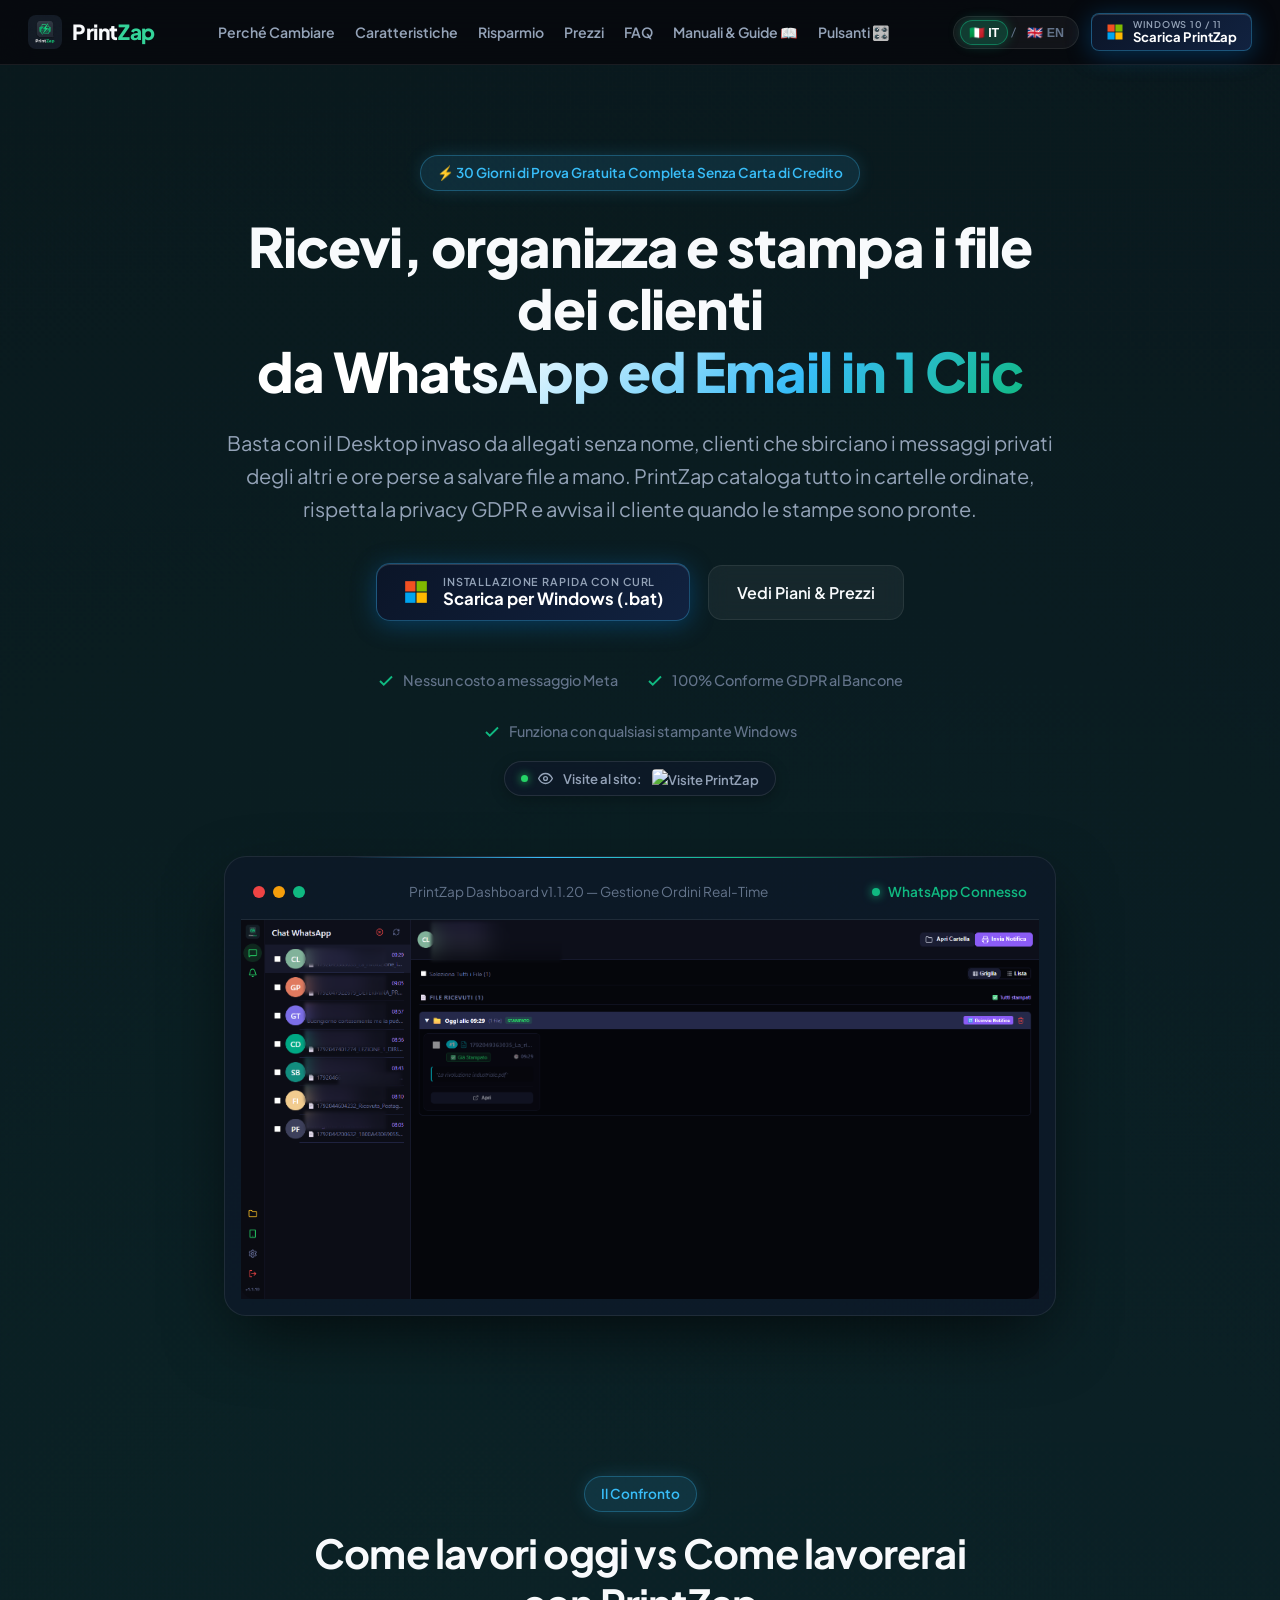
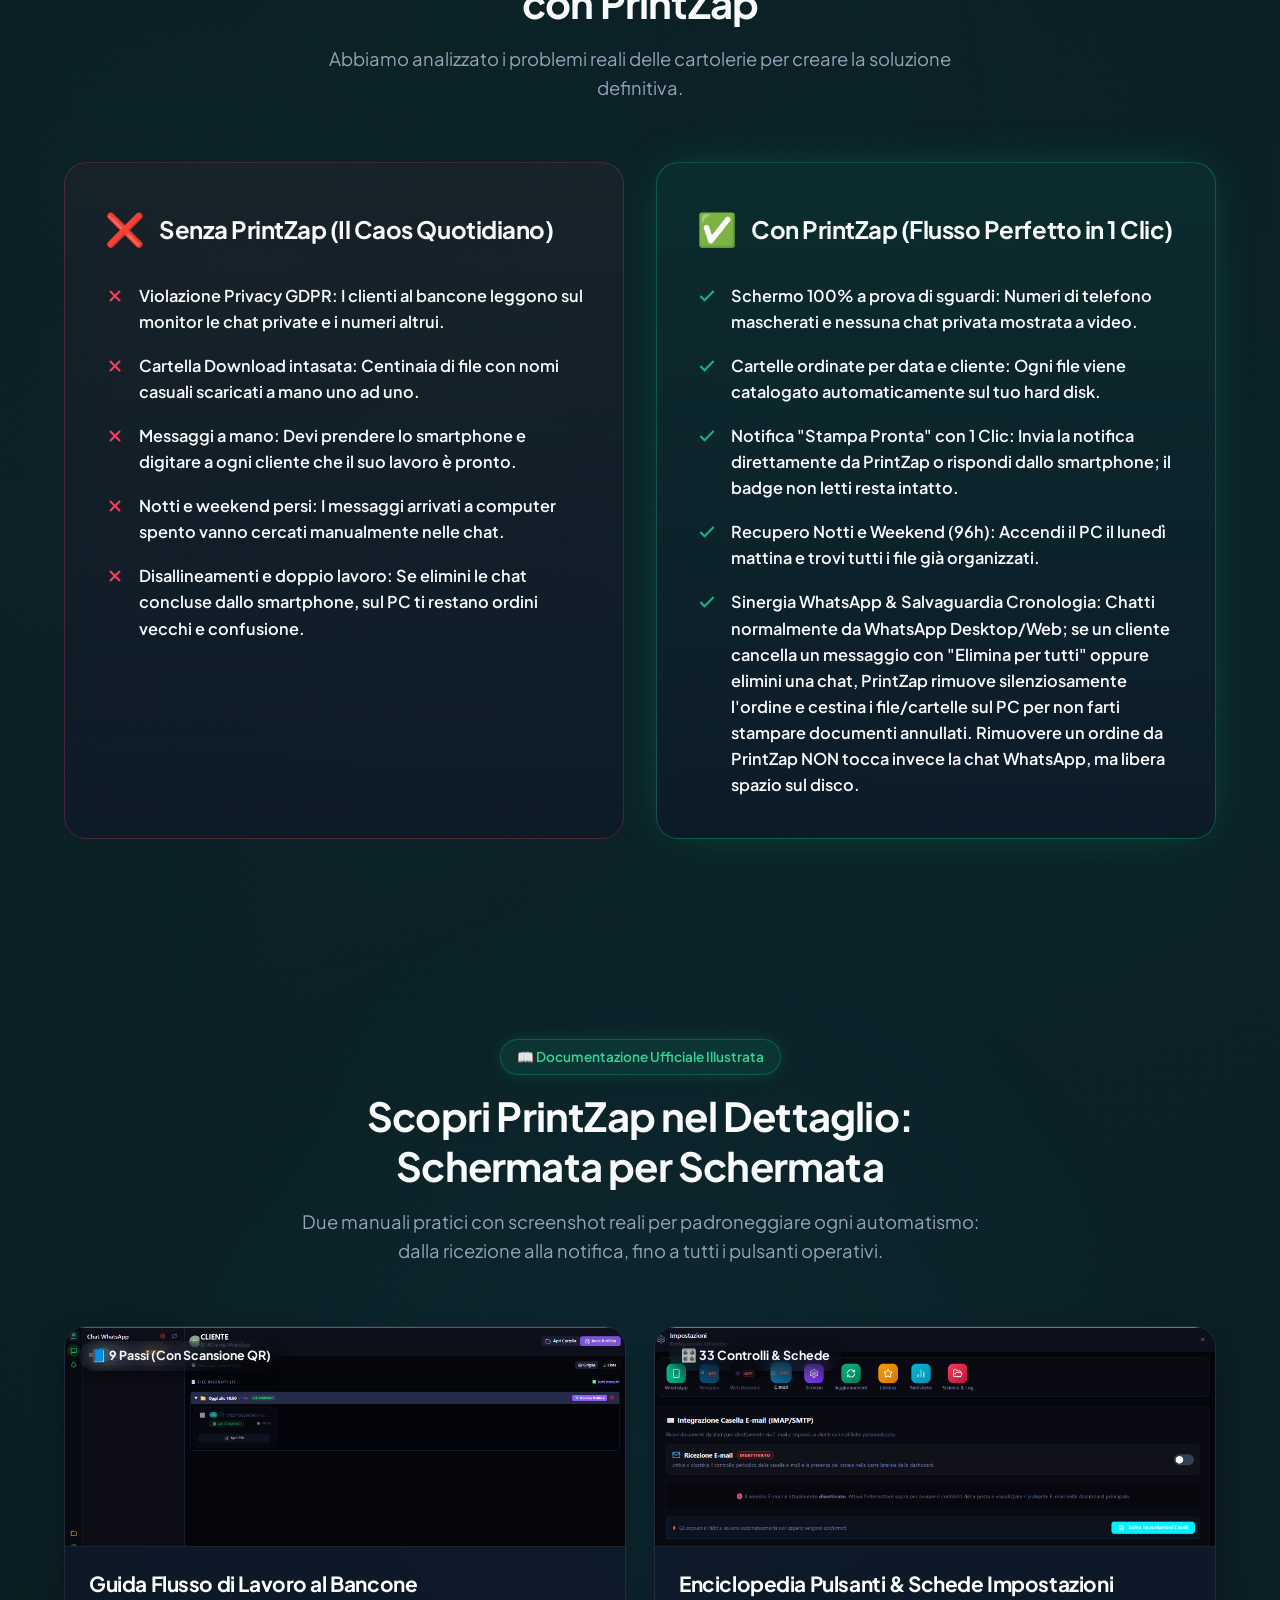
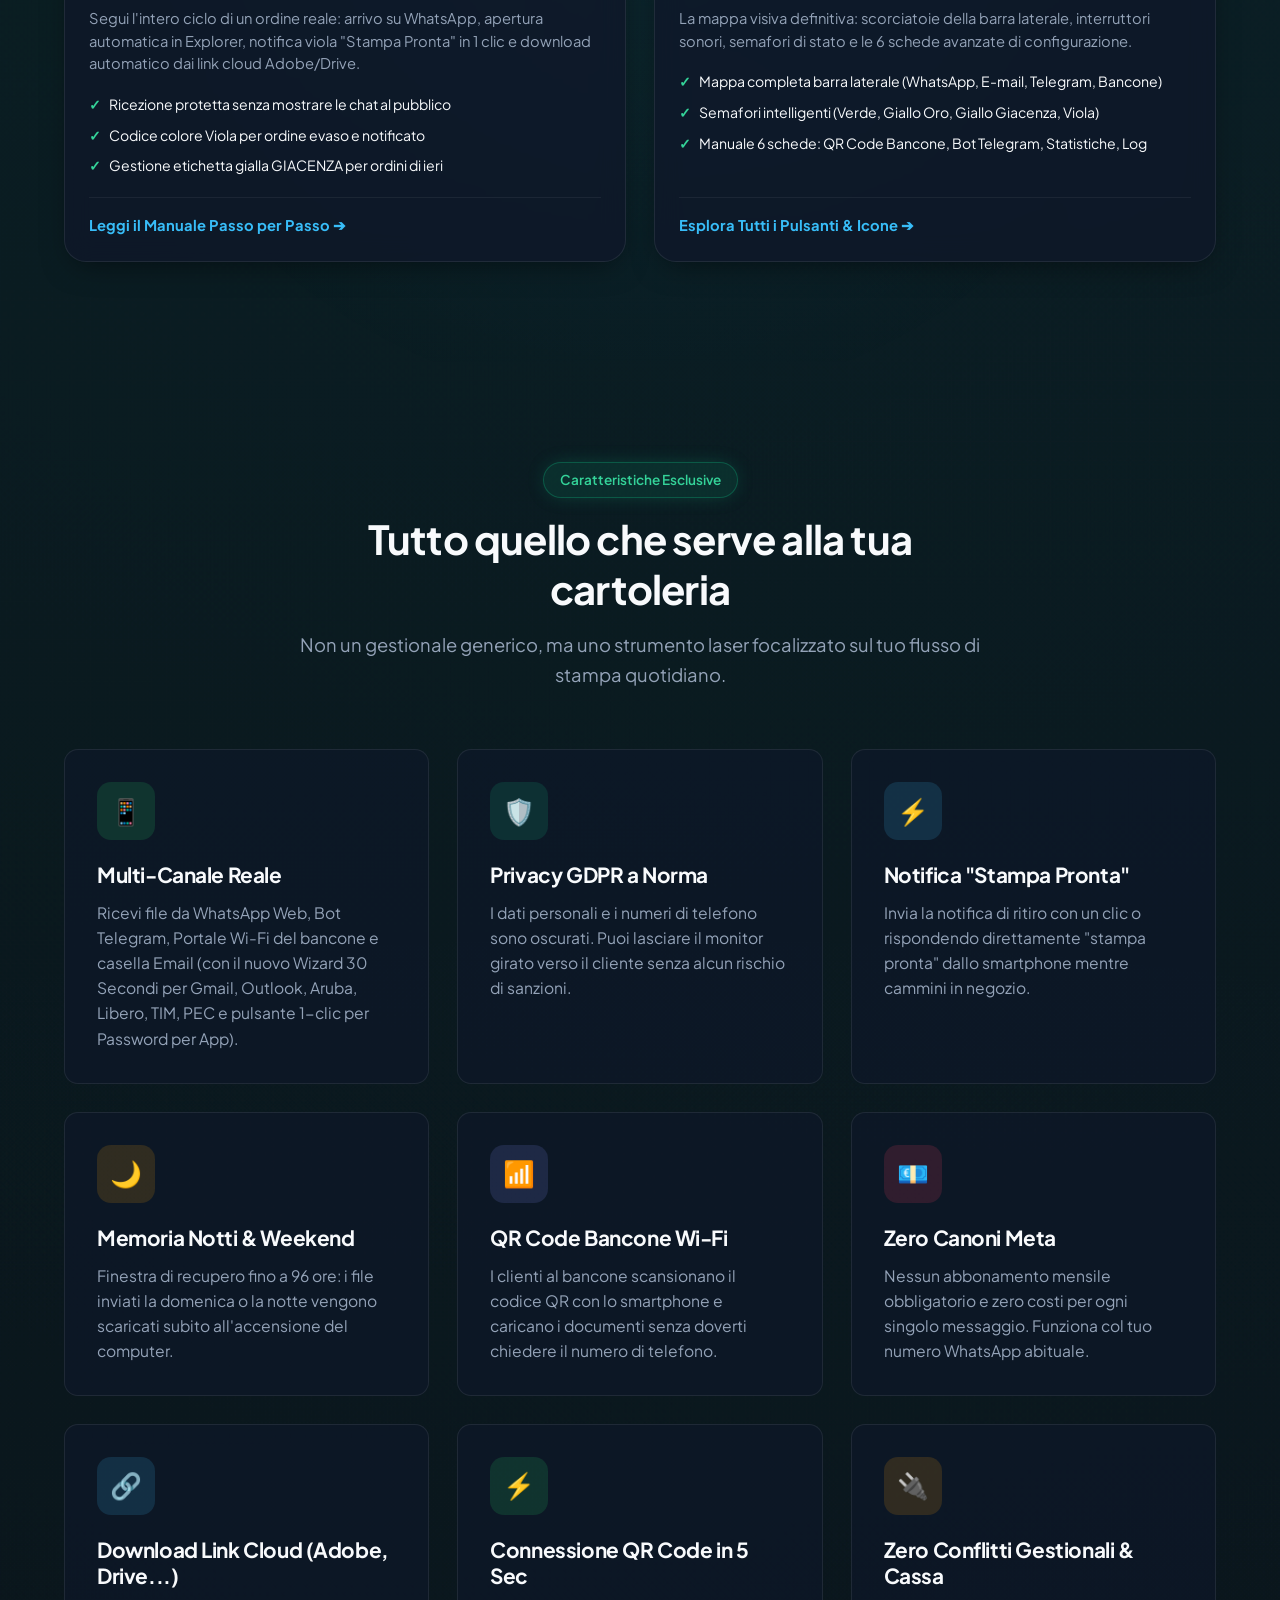
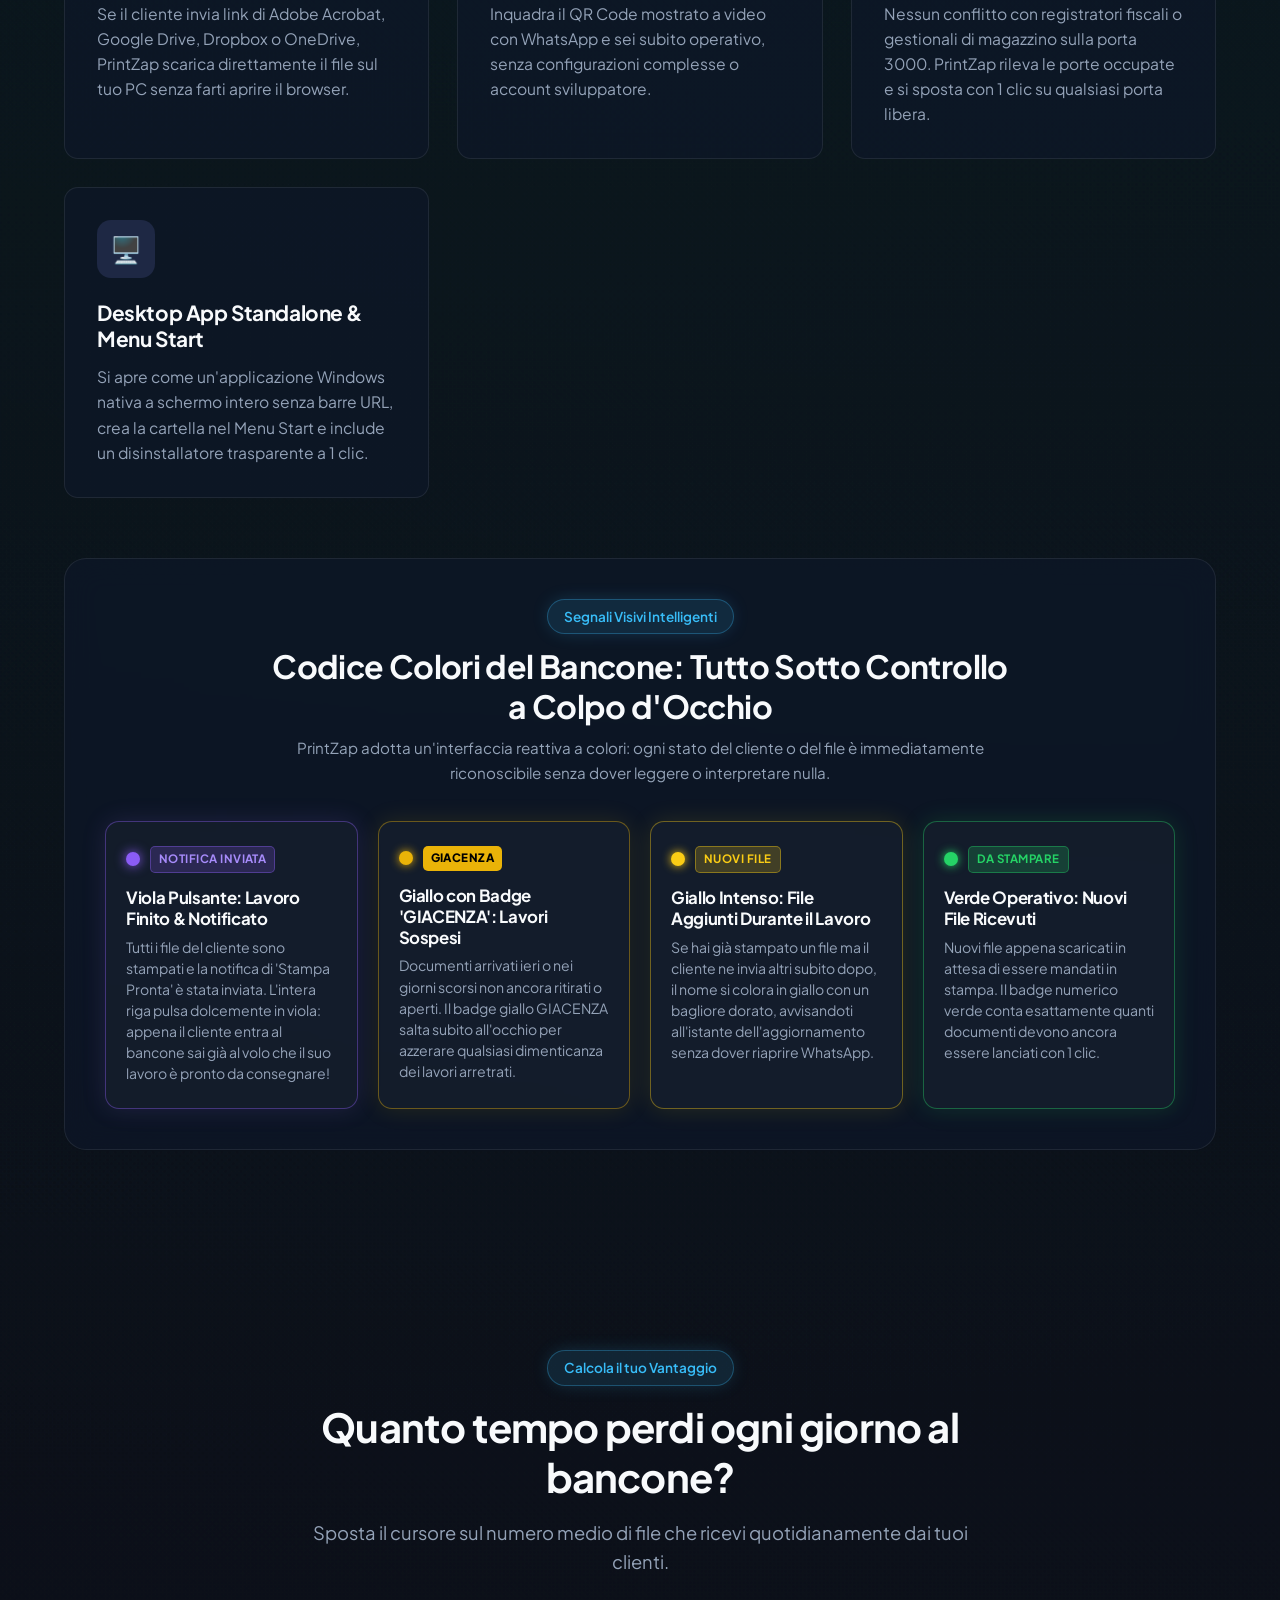
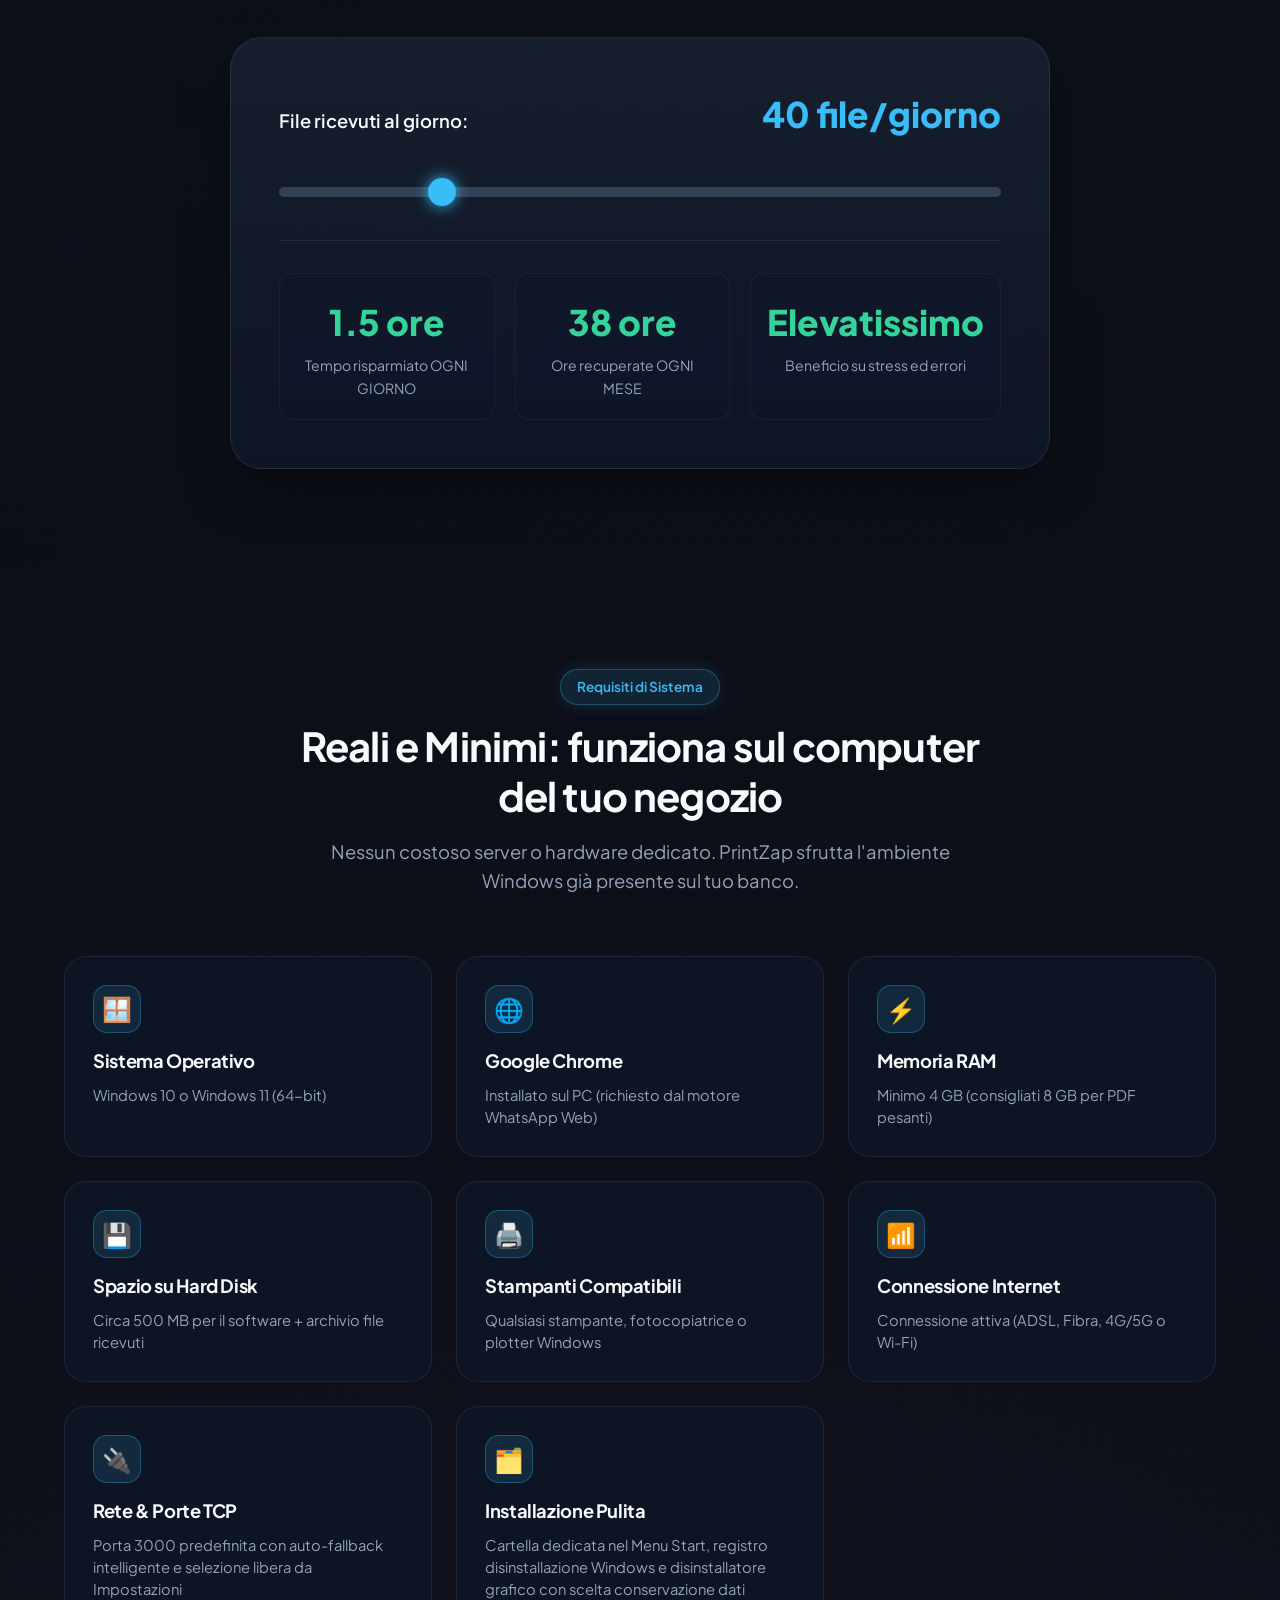
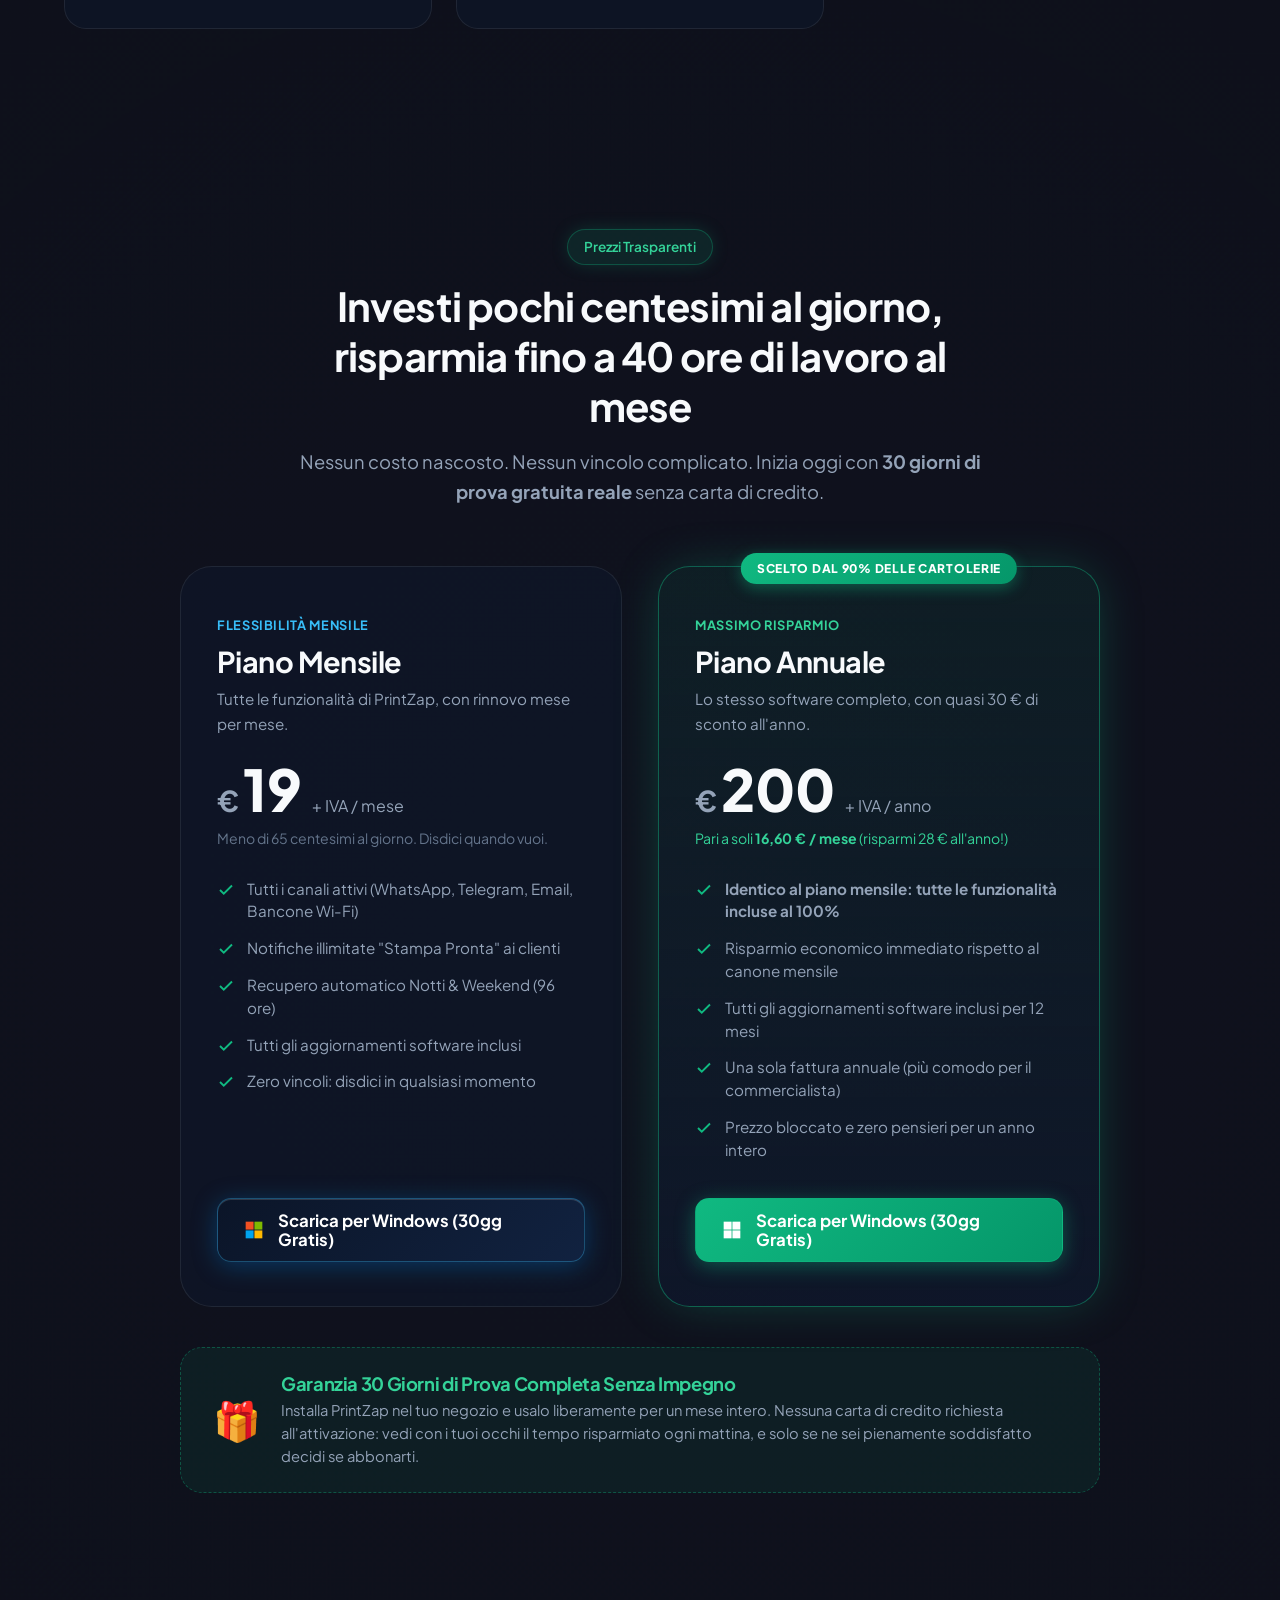
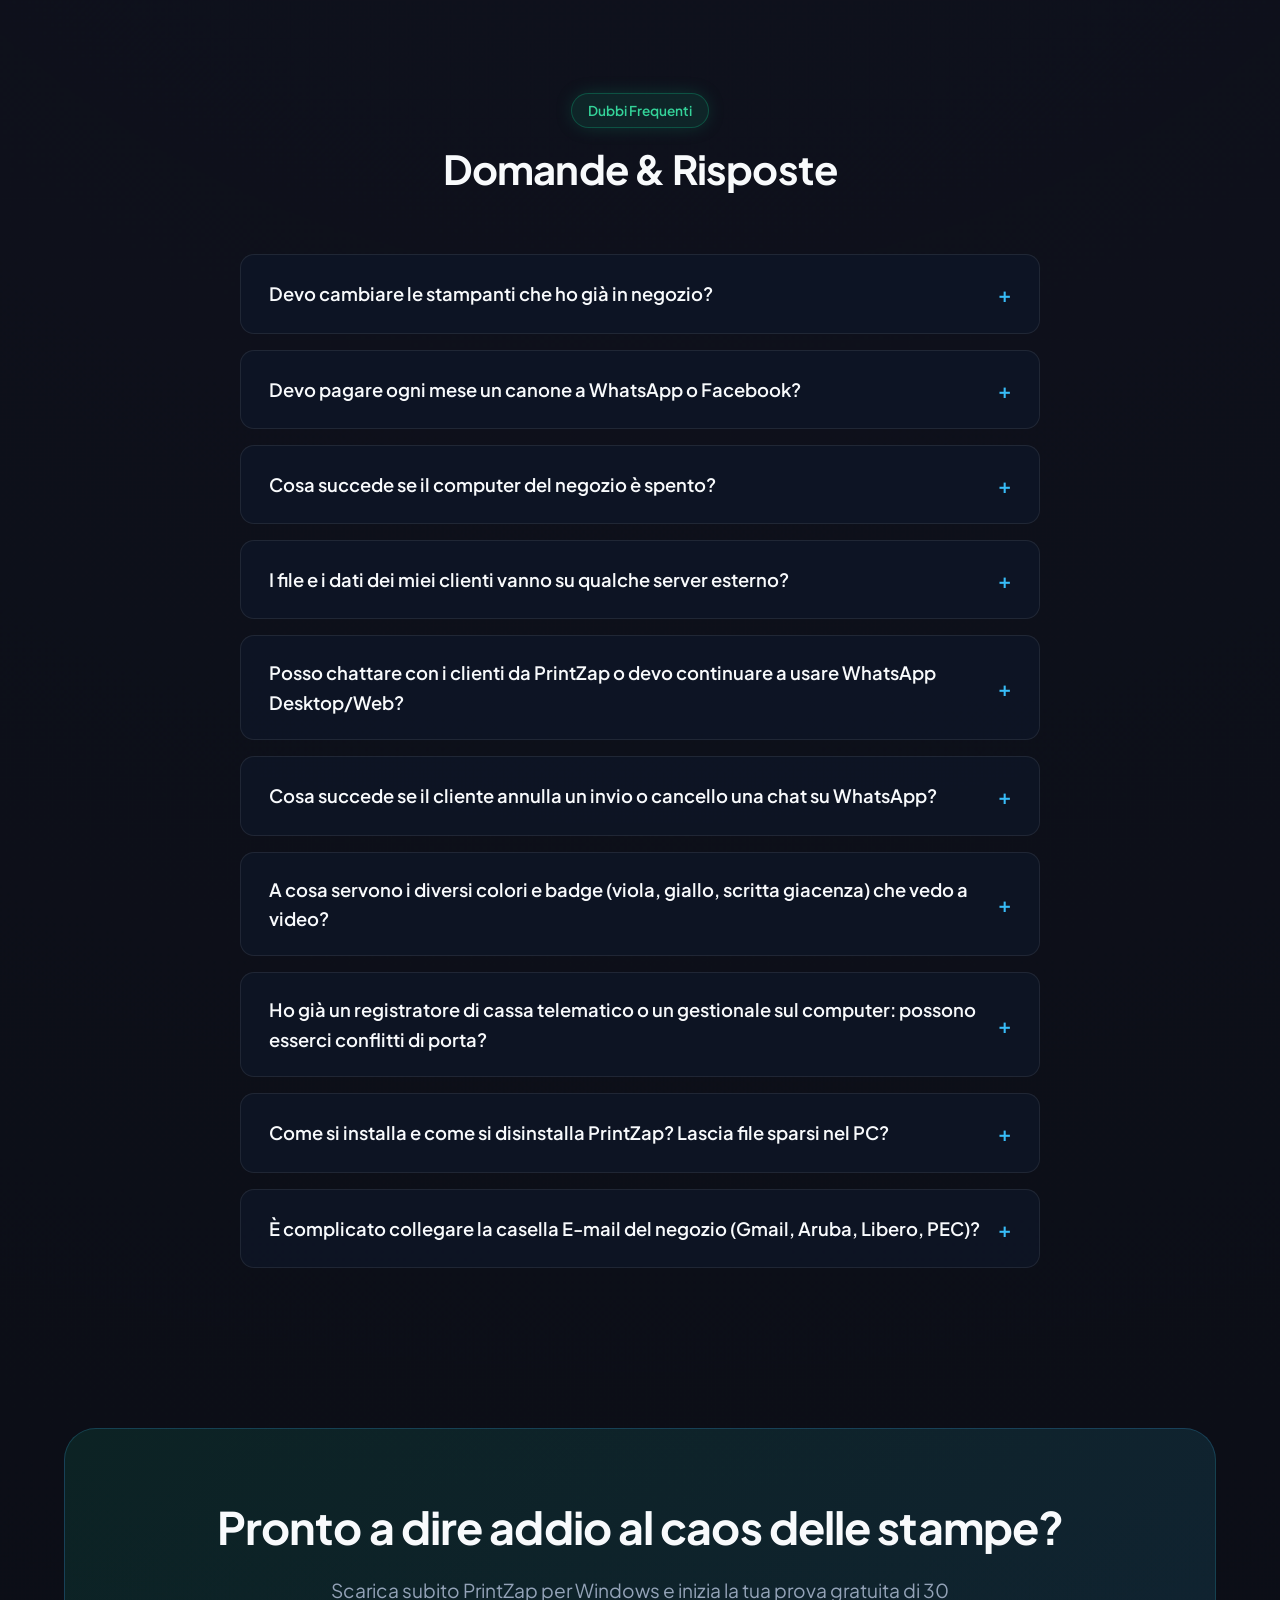
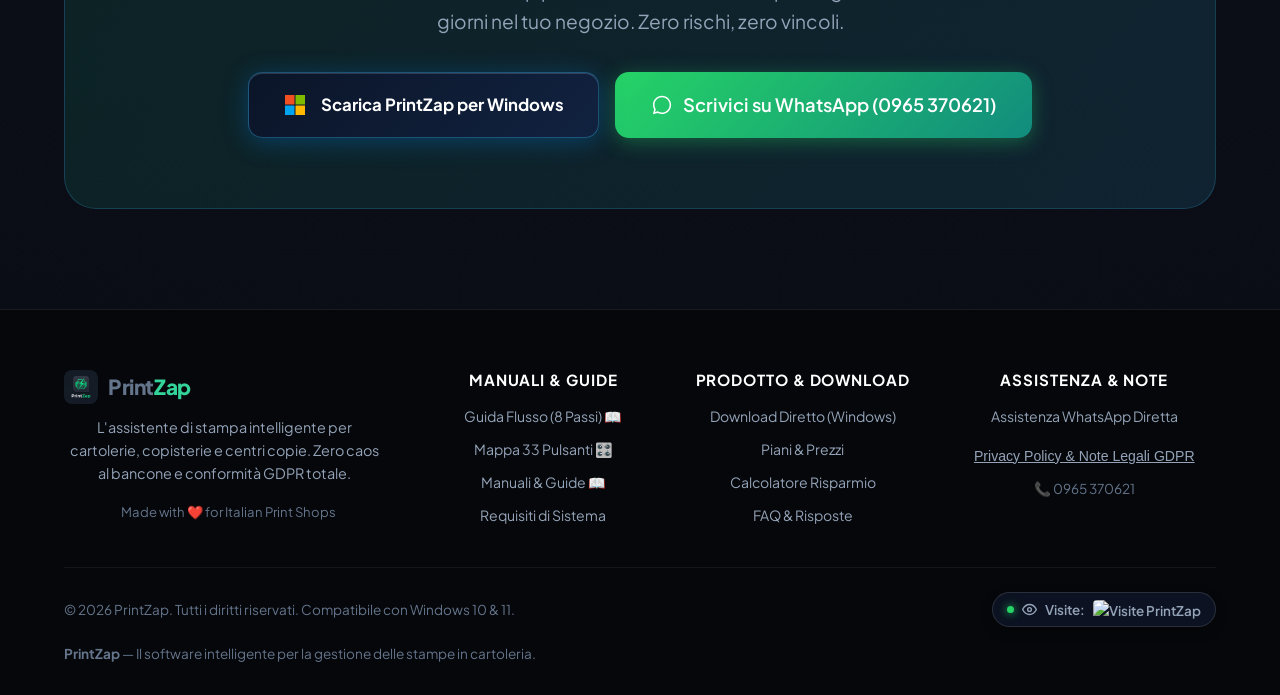
==== commit bf952214: "feat(web): aggiornamento bilingue sito con Wizard E-mail 30s e revoca silenziosa WhatsApp" ====
--- a/index.html
+++ b/index.html
@@ -221,7 +221,7 @@
             </li>
             <li class="comparison-item">
               <svg class="icon-check" width="20" height="20" viewBox="0 0 24 24" fill="none" stroke="currentColor" stroke-width="2.5"><polyline points="20 6 9 17 4 12"></polyline></svg>
-              <div><span data-i18n="comp_good_5_title">Sinergia WhatsApp & Salvaguardia Cronologia:</span><span data-i18n="comp_good_5_desc"> Chatti normalmente da WhatsApp Desktop/Web; cancellando una chat dal telefono o da WhatsApp Desktop, PrintZap rimuove subito l'ordine e cestina l'intera cartella cliente sul PC (chiudendo in automatico le cartelle aperte e gestendo i file bloccati). Rimuovere un ordine da PrintZap NON tocca la chat di WhatsApp (preservando tutta la cronologia dei messaggi sul telefono), ma cancella i file archiviati sul computer liberando spazio prezioso su disco.</span></div>
+              <div><span data-i18n="comp_good_5_title">Sinergia WhatsApp & Salvaguardia Cronologia:</span><span data-i18n="comp_good_5_desc"> Chatti normalmente da WhatsApp Desktop/Web; se un cliente cancella un messaggio con "Elimina per tutti" oppure elimini una chat, PrintZap rimuove silenziosamente l'ordine e cestina i file/cartelle sul PC per non farti stampare documenti annullati. Rimuovere un ordine da PrintZap NON tocca invece la chat WhatsApp, ma libera spazio sul disco.</span></div>
             </li>
           </ul>
         </div>
@@ -303,7 +303,7 @@
         <div class="feature-card">
           <div class="feature-icon-box icon-box-wa">📱</div>
           <h4 data-i18n="feat_1_title">Multi-Canale Reale</h4>
-          <p data-i18n="feat_1_desc">Ricevi file da WhatsApp Web, Bot Telegram, casella Email e Portale Wi-Fi del bancone in un unico cruscotto centralizzato.</p>
+          <p data-i18n="feat_1_desc">Ricevi file da WhatsApp Web, Bot Telegram, Portale Wi-Fi del bancone e casella Email (con il nuovo Wizard 30 Secondi per Gmail, Outlook, Aruba, Libero, TIM, PEC e pulsante 1-clic per Password per App).</p>
         </div>
 
         <div class="feature-card">
@@ -671,11 +671,11 @@
 
         <div class="faq-item">
           <div class="faq-question">
-            <span data-i18n="faq_q6">Cosa succede se cancello una chat dal telefono o da WhatsApp Desktop?</span>
+            <span data-i18n="faq_q6">Cosa succede se il cliente annulla un invio o cancello una chat su WhatsApp?</span>
             <span class="faq-icon">+</span>
           </div>
           <div class="faq-answer" data-i18n="faq_a6">
-            La logica è progettata per proteggere la tua cronologia e non intasare il computer: se cancelli una chat dal tuo smartphone o da WhatsApp Desktop/Web, PrintZap recepisce la cancellazione e rimuove l'ordine dal banco per evitare doppioni. Al contrario, se elimini o evadi un ordine da PrintZap, la tua conversazione su WhatsApp NON viene toccata (la cronologia e i messaggi con il cliente rimangono sempre intatti e al sicuro sul tuo telefono), ma vengono cancellati i file archiviati sul PC per liberare spazio prezioso su disco!
+            PrintZap protegge sia la tua cronologia che il flusso di stampa: se il cliente usa 'Elimina per tutti' su un messaggio appena inviato, PrintZap rimuove silenziosamente l'ordine e cestina il file così non rischi di stampare documenti annullati. Se invece elimini tu una chat da WhatsApp, rimuove ordine e cartella chiudendo eventuali finestre aperte di Explorer. Al contrario, rimuovere un ordine da PrintZap NON tocca mai la chat su WhatsApp, ma cancella solo i file sul PC liberando spazio su disco.
           </div>
         </div>
 
@@ -706,6 +706,16 @@
           </div>
           <div class="faq-answer" data-i18n="faq_a9">
             L'installazione si effettua con 1 clic tramite lo script rapido con curl: crea la cartella ufficiale <strong>PrintZap</strong> nel tuo Menu Start di Windows e registra l'app in 'Installazione applicazioni'. Se in futuro vorrai rimuoverlo, il pratico disinstallatore grafico ti chiederà se desideri mantenere lo storico dei tuoi clienti e la licenza oppure cancellare tutto a zero, senza lasciare file sparsi o chiavi orfane.
+          </div>
+        </div>
+
+        <div class="faq-item">
+          <div class="faq-question">
+            <span data-i18n="faq_q10">È complicato collegare la casella E-mail del negozio (Gmail, Aruba, Libero, PEC)?</span>
+            <span class="faq-icon">+</span>
+          </div>
+          <div class="faq-answer" data-i18n="faq_a10">
+            Ci vogliono solo 30 secondi! Inserendo il tuo indirizzo, il nuovo Wizard Smart compila in automatico tutti i server IMAP/SMTP per Gmail, Outlook, Aruba, Libero, Virgilio, TIM, Tiscali, PEC Aruba, Yahoo e iCloud senza farti digitare parametri tecnici. Per Gmail e provider con verifica in 2 passaggi c'è il pulsante diretto a 1 clic per creare il codice da 16 lettere (con pulizia automatica degli spazi) e puoi anche importare i filtri anti-spam da Thunderbird (.dat).
           </div>
         </div>
       </div>
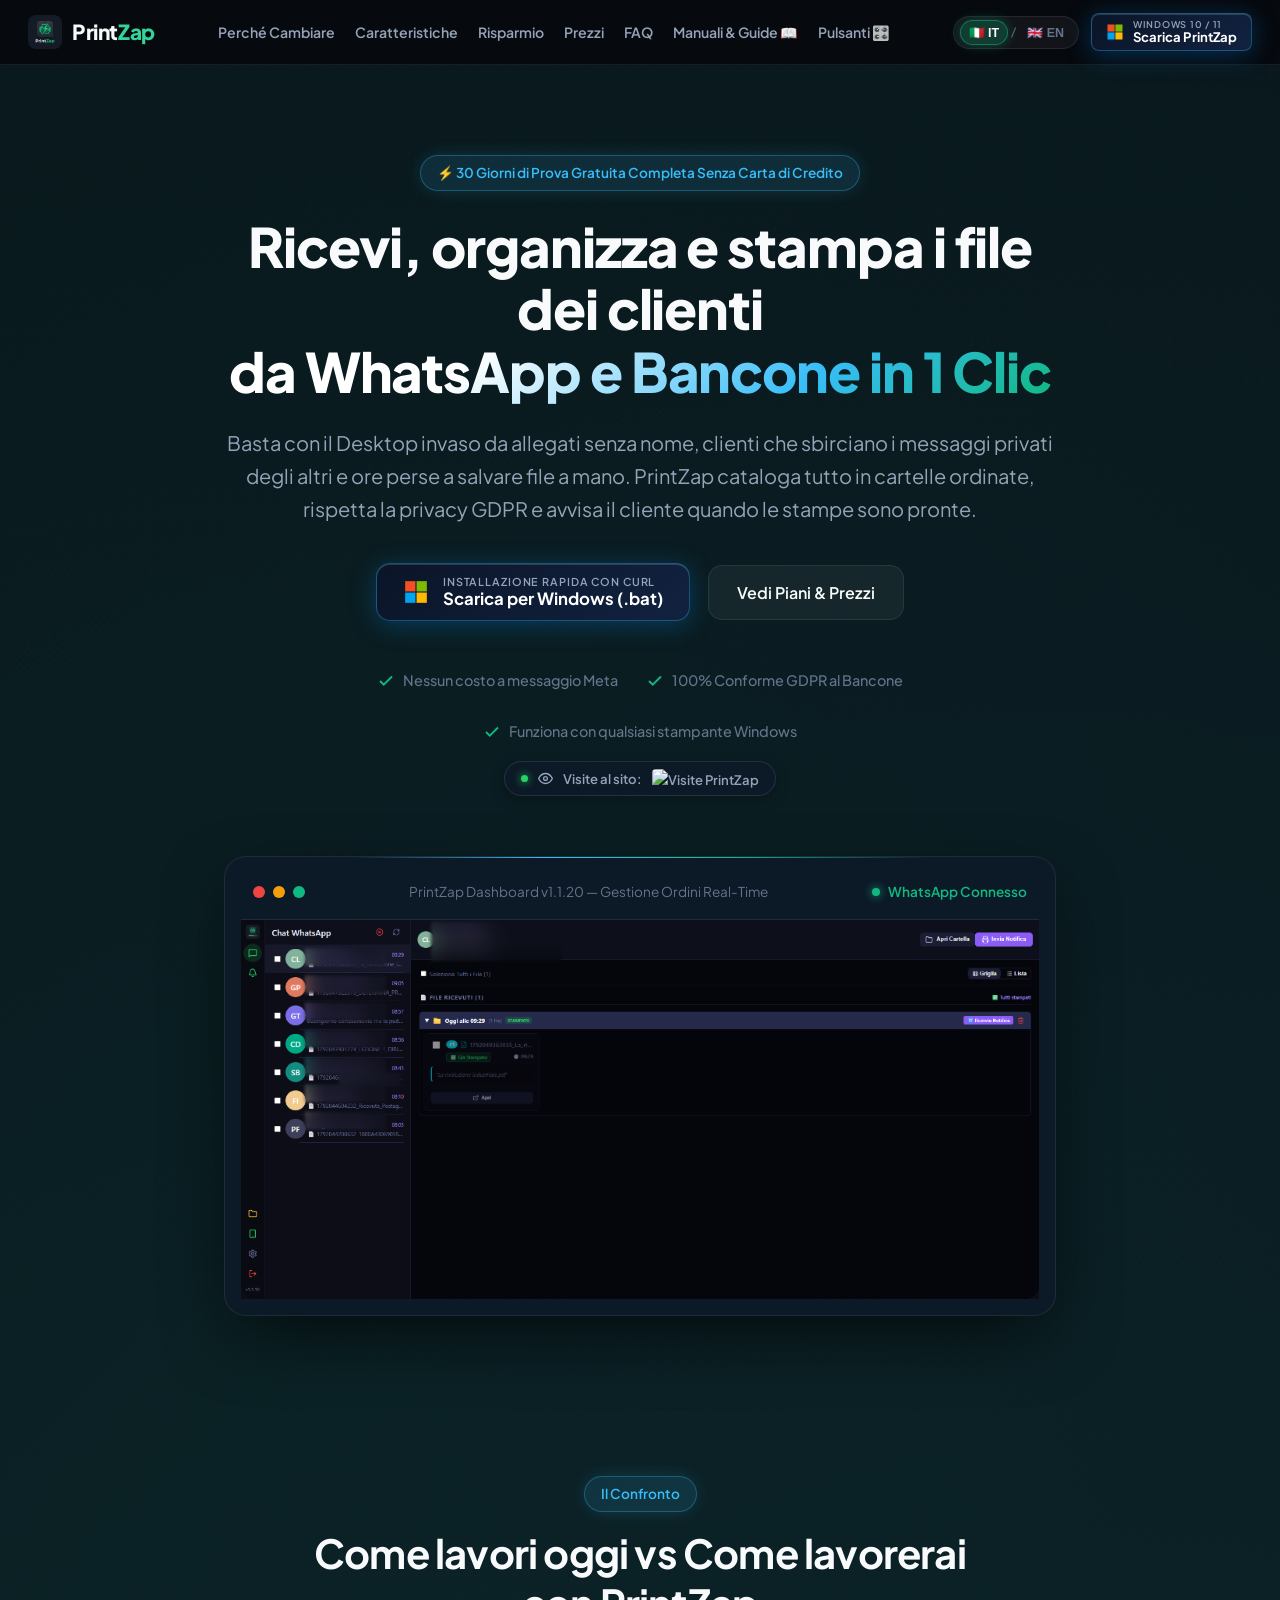
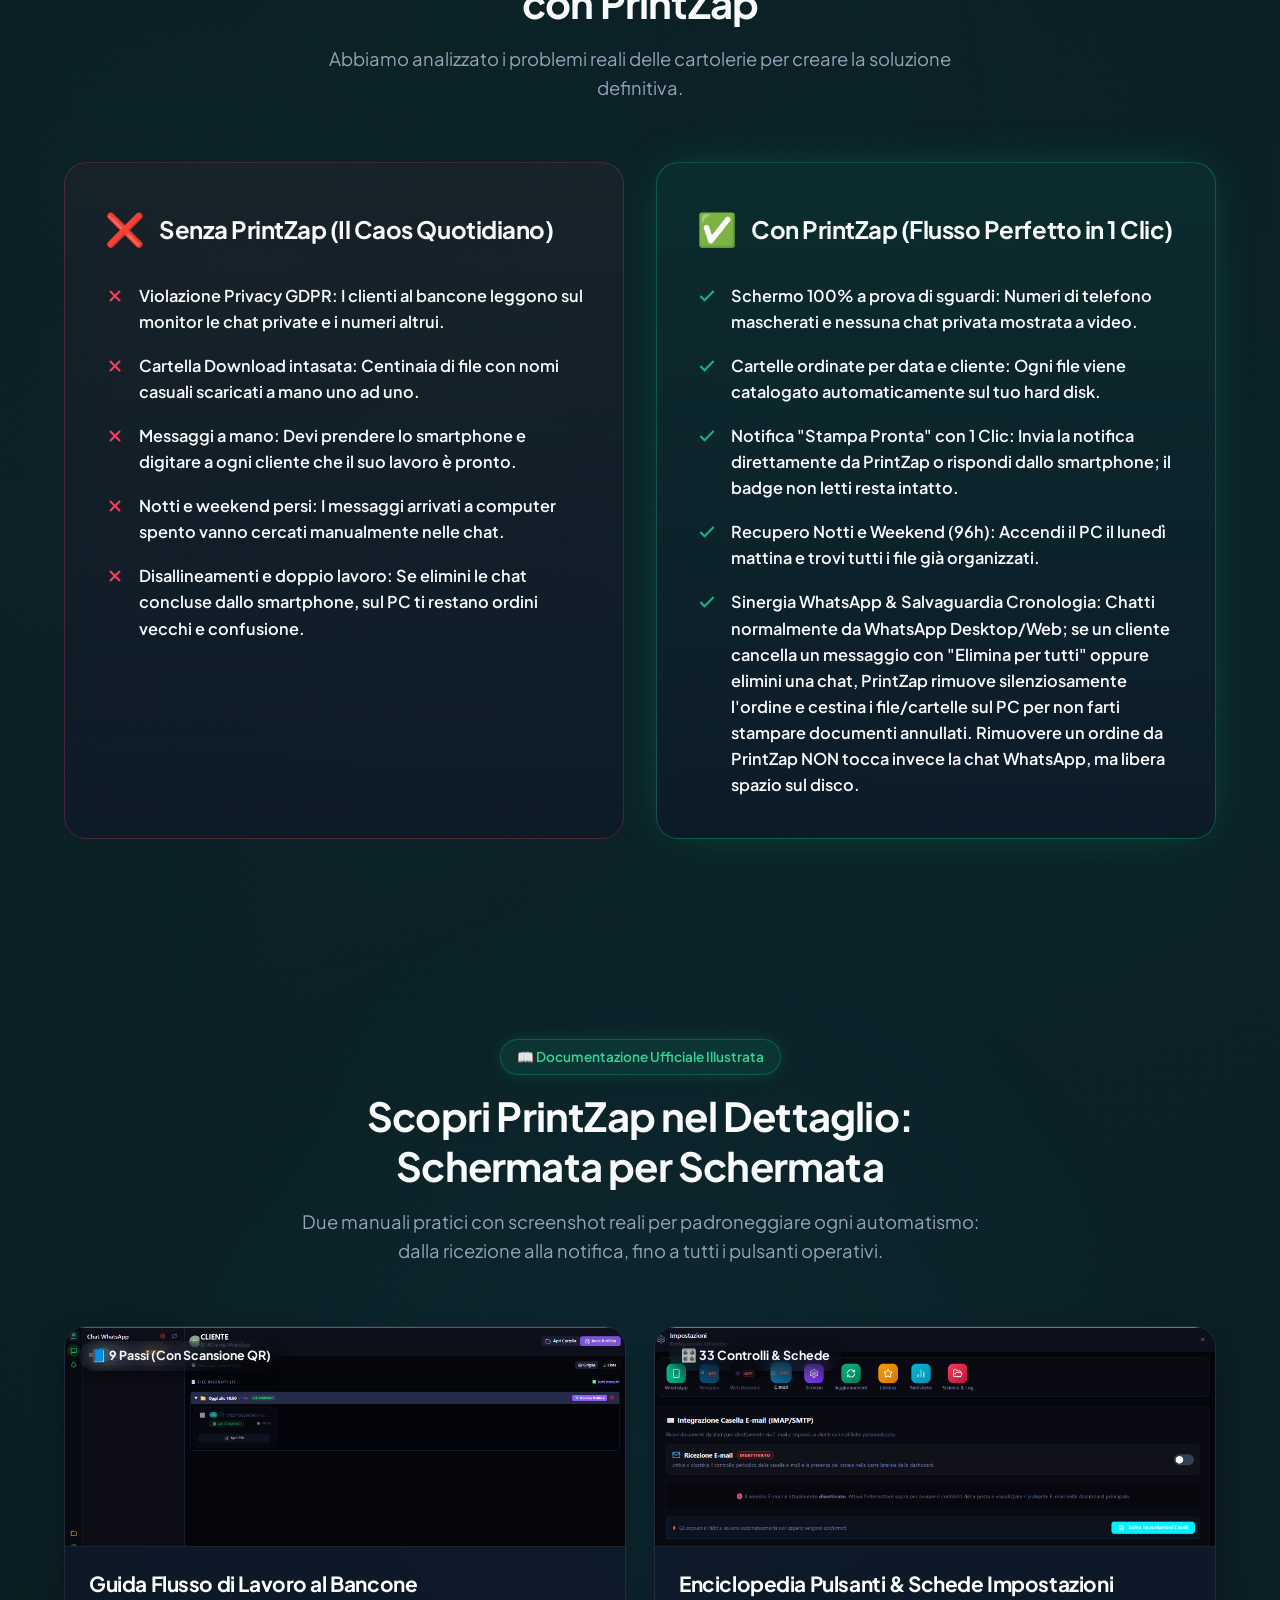
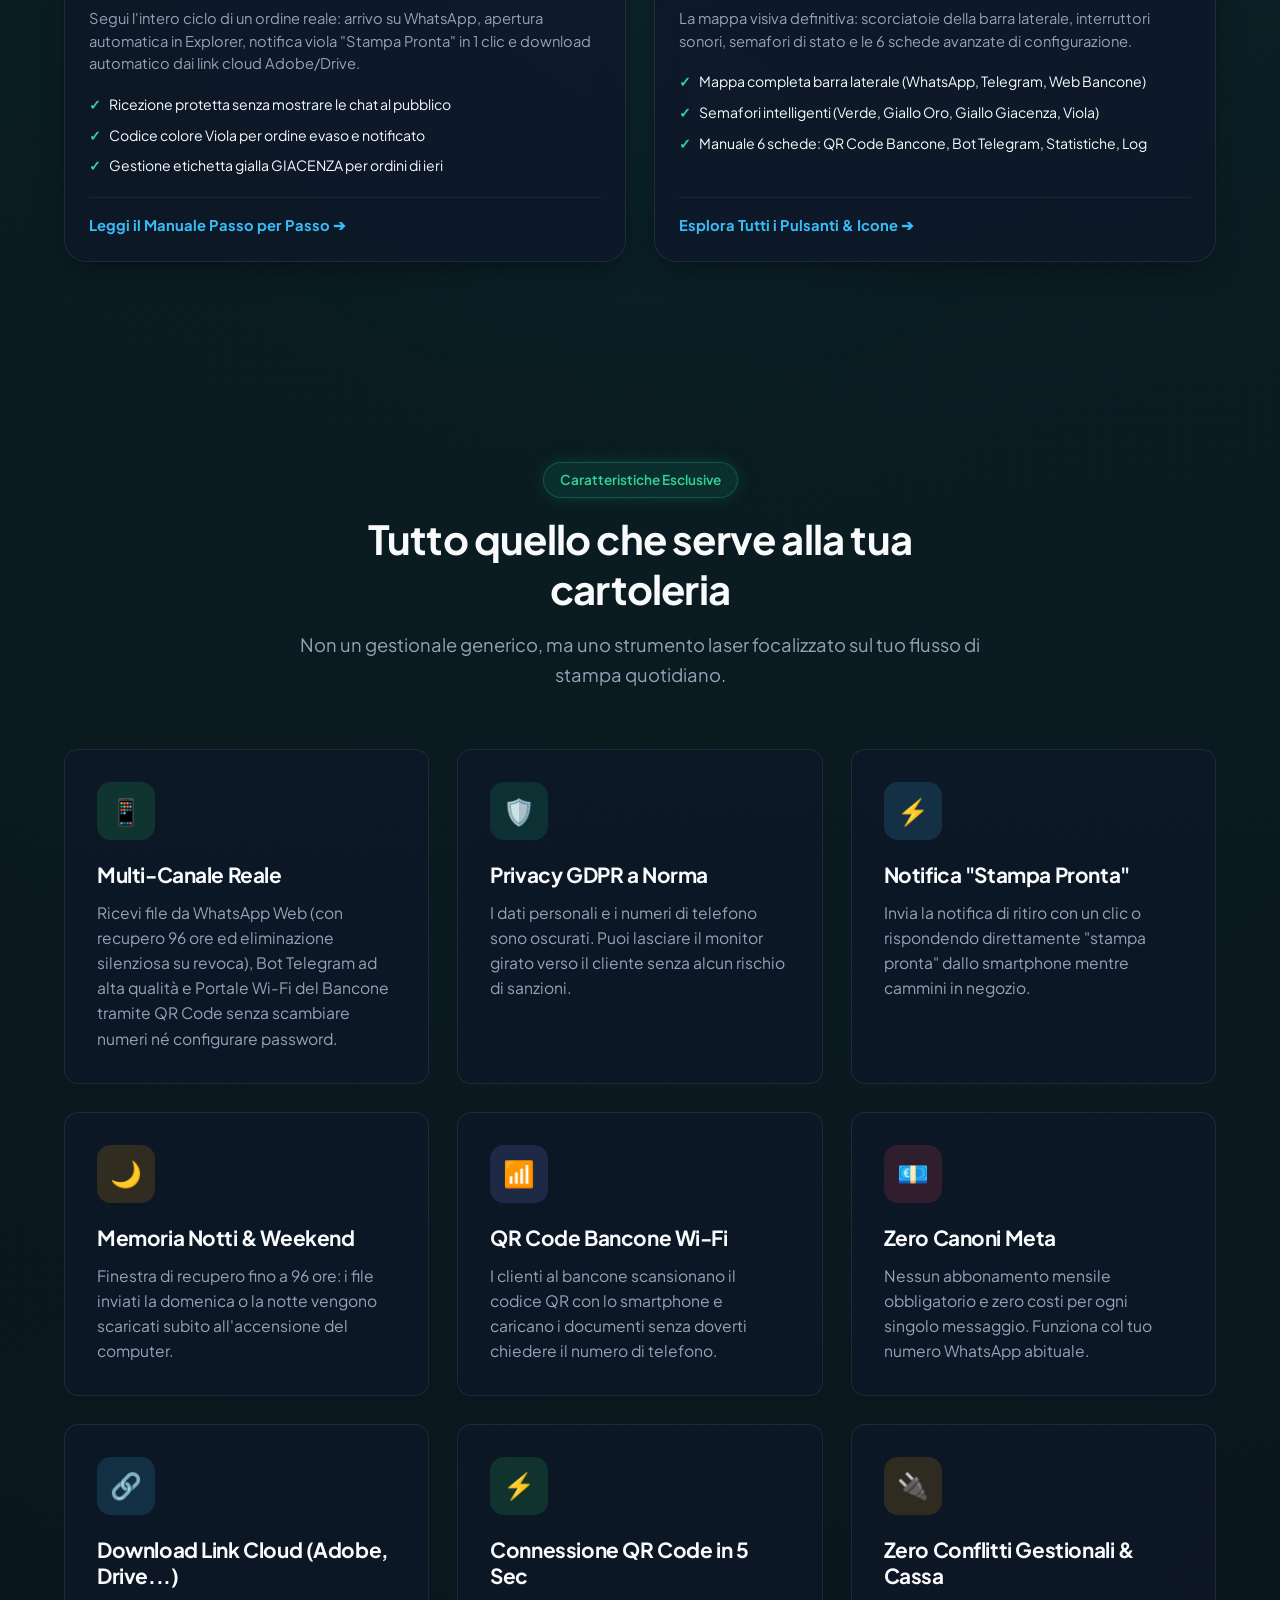
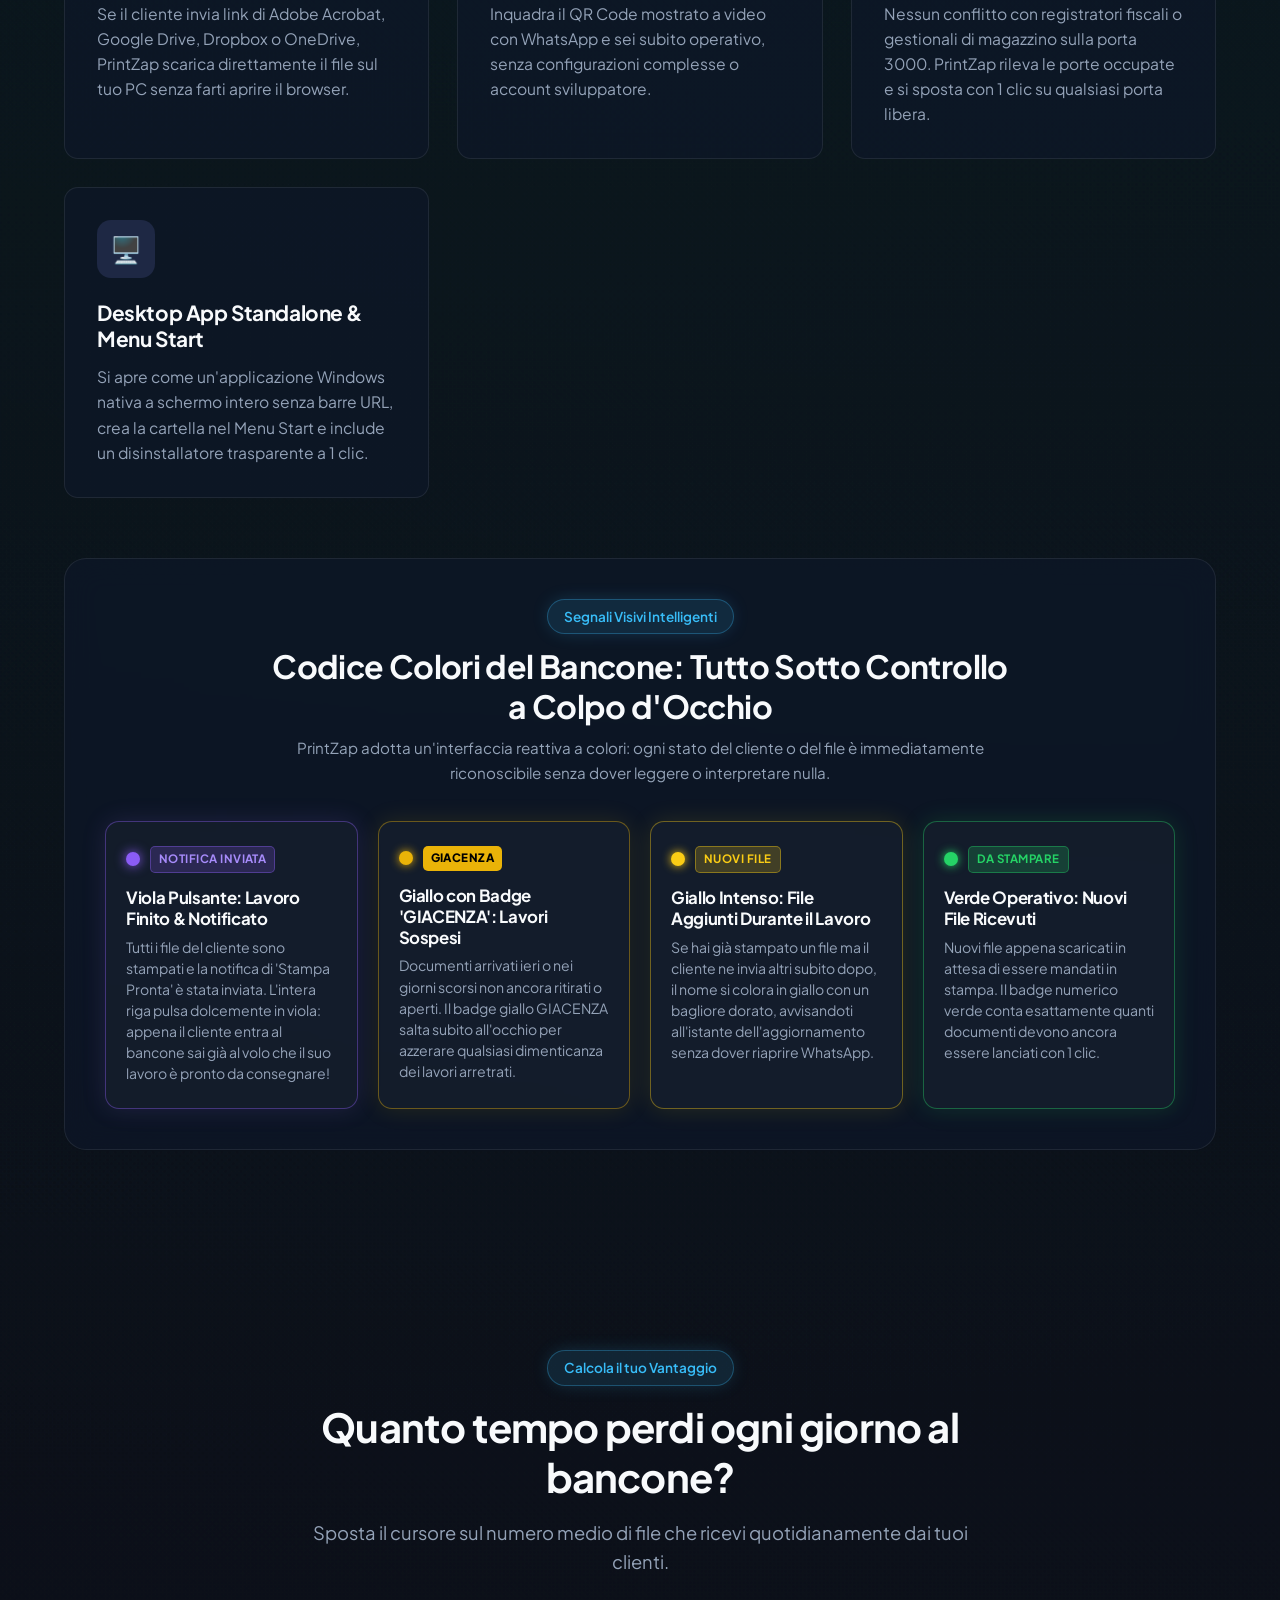
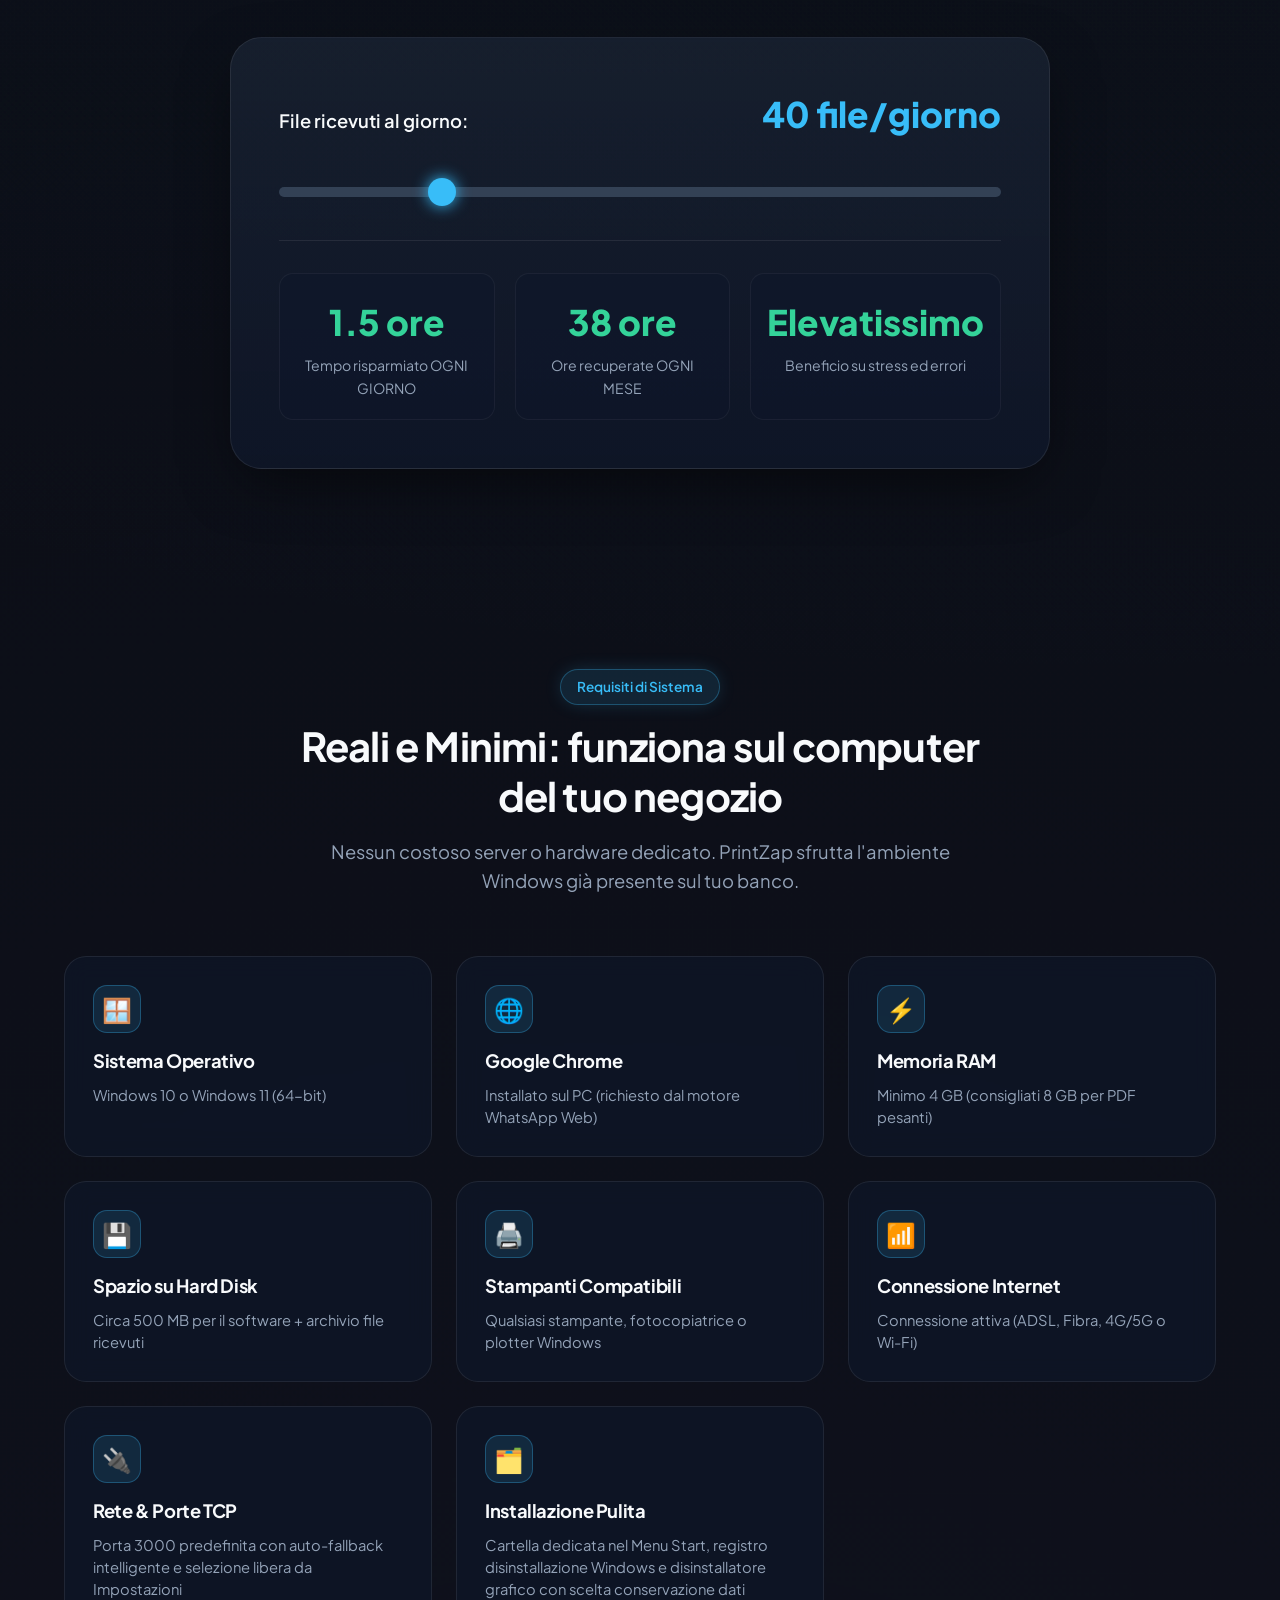
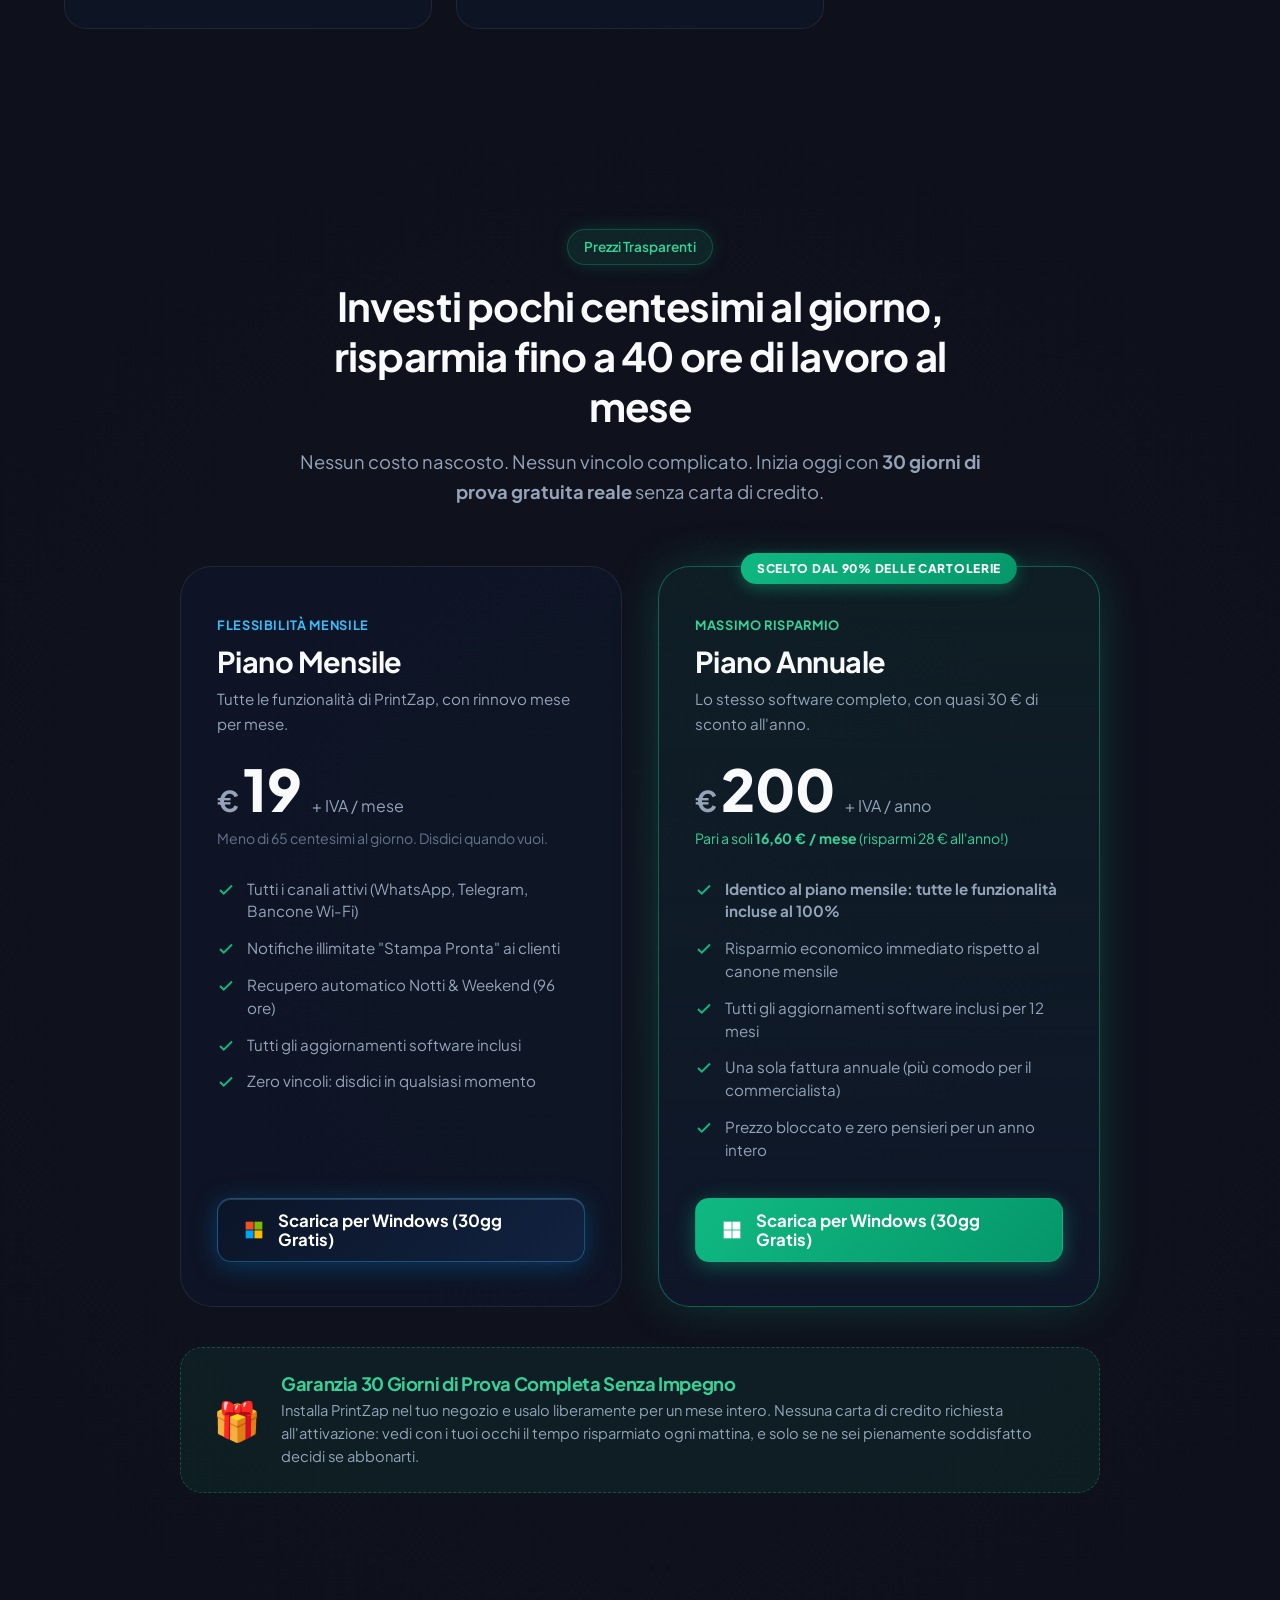
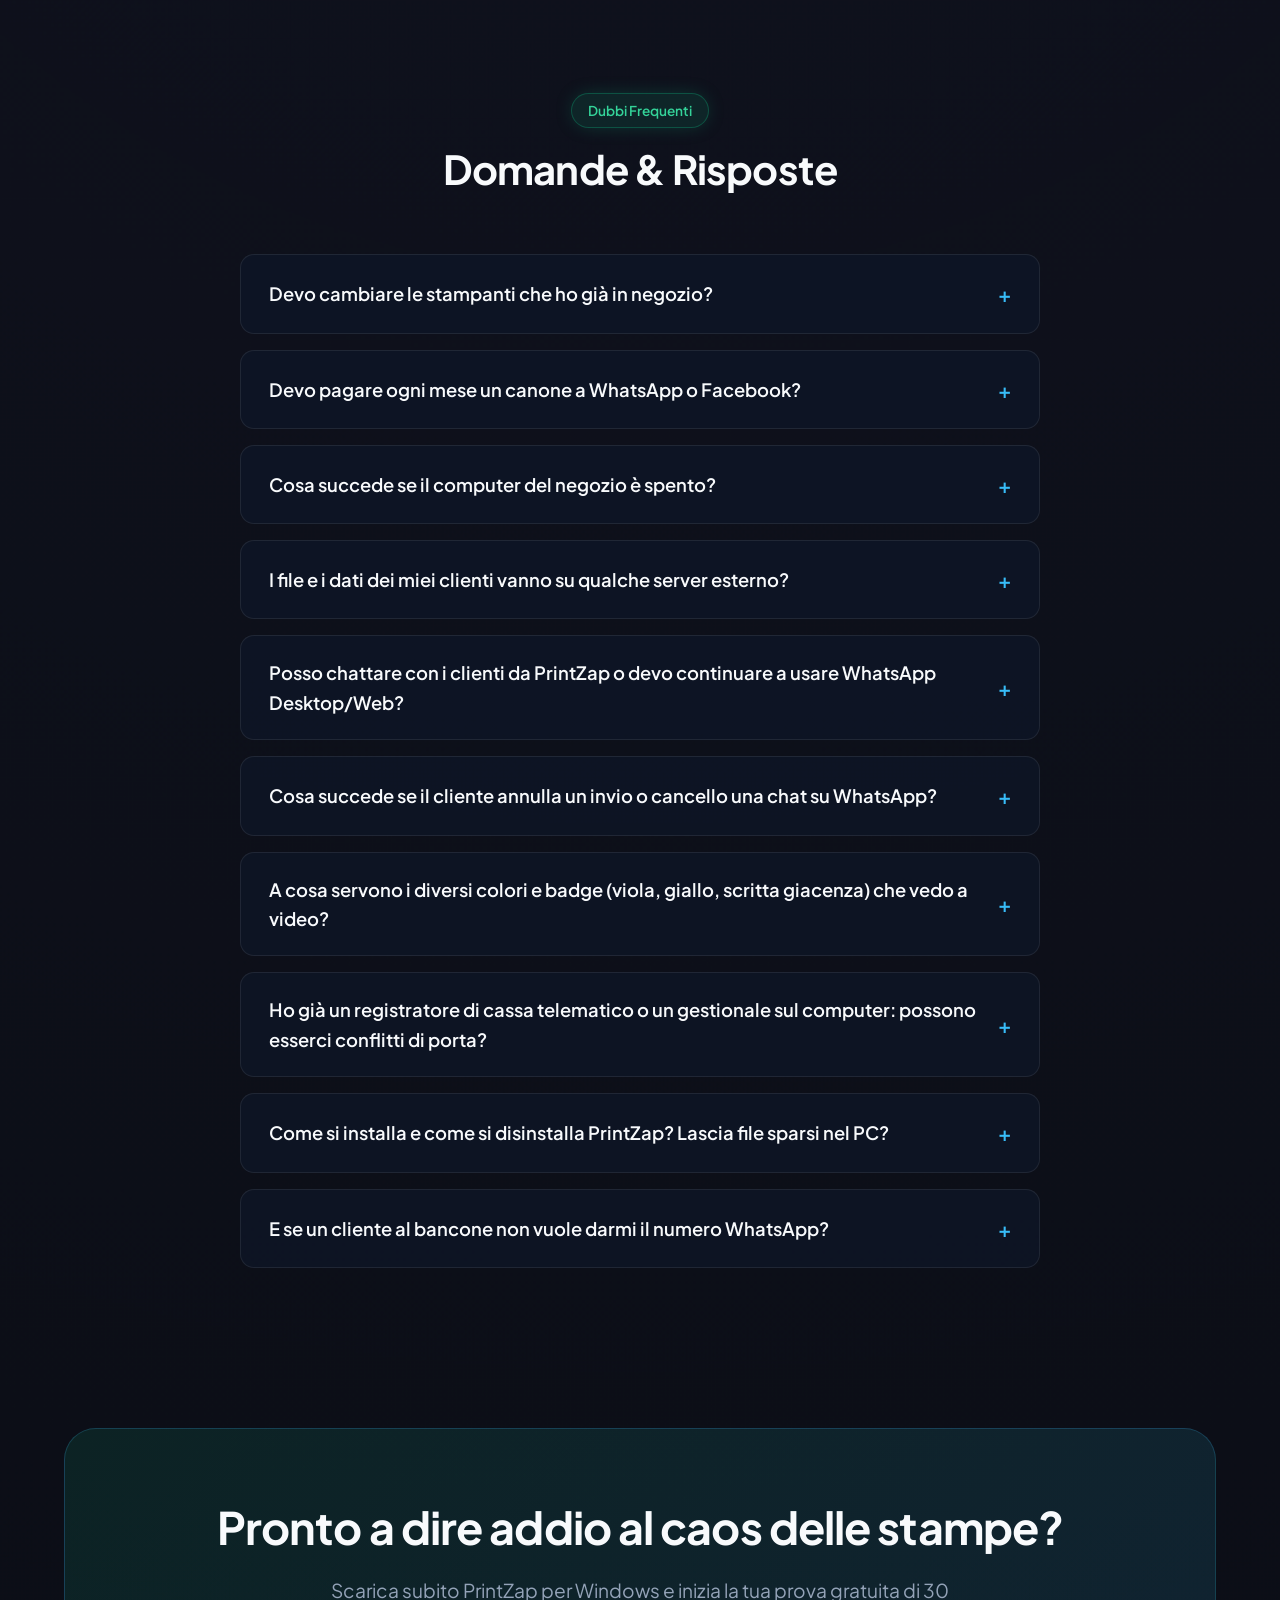
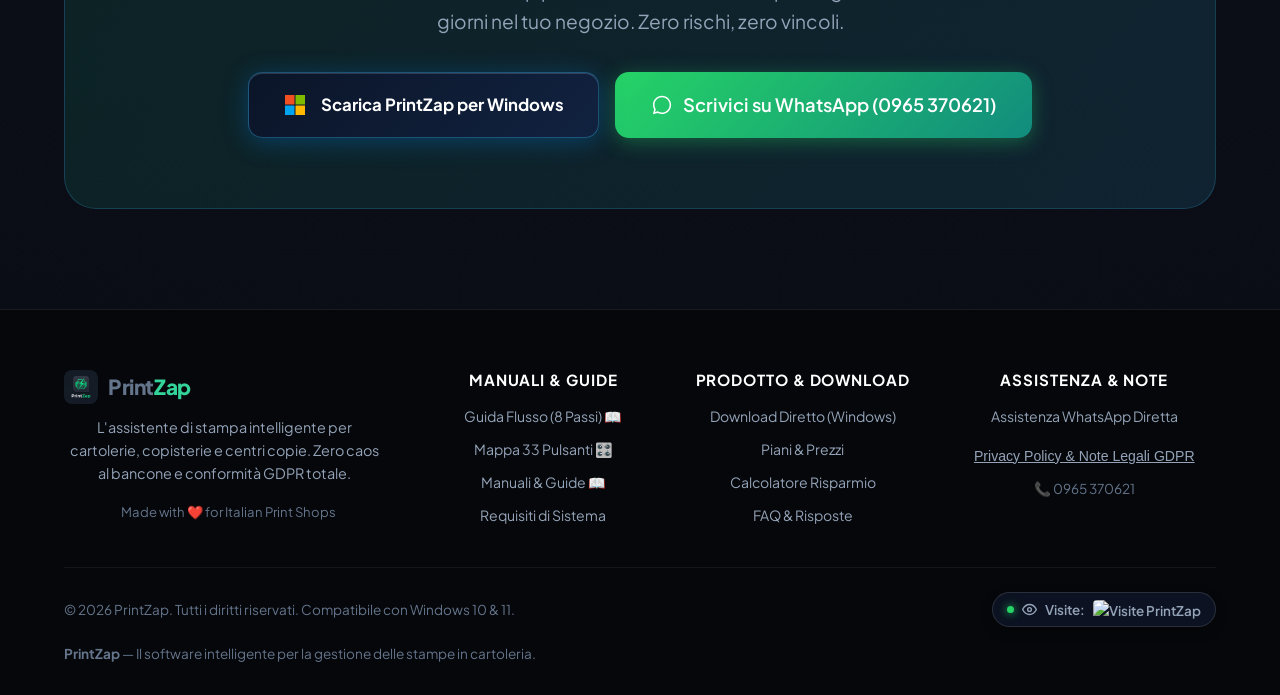
==== commit 7ecd1227: "feat(web): rimozione modulo E-mail (focus su WhatsApp, Telegram e Web Bancone)" ====
--- a/index.html
+++ b/index.html
@@ -4,12 +4,12 @@
   <meta charset="UTF-8">
   <meta name="viewport" content="width=device-width, initial-scale=1.0">
   <title>PrintZap — L'Assistente di Stampa Intelligente per Cartolerie e Centri Copie</title>
-  <meta name="description" content="Ricevi, organizza e stampa automaticamente i file da WhatsApp, Telegram, Email e Bancone Wi-Fi. Zero caos, conformità GDPR totale e notifica 'Stampa Pronta' in un clic.">
+  <meta name="description" content="Ricevi, organizza e stampa automaticamente i file da WhatsApp, Telegram e Bancone Wi-Fi. Zero caos, conformità GDPR totale e notifica 'Stampa Pronta' in un clic.">
   
   <!-- Open Graph / WhatsApp Preview -->
   <meta property="og:type" content="website">
   <meta property="og:title" content="PrintZap — L'Assistente di Stampa per Cartolerie">
-  <meta property="og:description" content="Automatizza la ricezione e la stampa dei file dei clienti da WhatsApp, Telegram ed Email. Scopri quanto tempo puoi risparmiare ogni giorno!">
+  <meta property="og:description" content="Automatizza la ricezione e la stampa dei file dei clienti da WhatsApp, Telegram e Bancone Wi-Fi. Scopri quanto tempo puoi risparmiare ogni giorno!">
   <meta property="og:image" content="logo.png">
 
   <!-- Google Fonts: Plus Jakarta Sans -->
@@ -75,7 +75,7 @@
 
       <h1 class="hero-title" data-i18n="hero_title">
         Ricevi, organizza e stampa i file dei clienti <br>
-        <span class="gradient-text">da WhatsApp ed Email in 1 Clic</span>
+        <span class="gradient-text">da WhatsApp e Bancone in 1 Clic</span>
       </h1>
 
       <p class="hero-subtitle" data-i18n="hero_subtitle">
@@ -275,7 +275,7 @@
               La mappa visiva definitiva: scorciatoie della barra laterale, interruttori sonori, semafori di stato e le 6 schede avanzate di configurazione.
             </p>
             <ul class="hub-list">
-              <li><span class="hub-check">✓</span> <span data-i18n="hub_card2_p1">Mappa completa barra laterale (WhatsApp, E-mail, Telegram, Bancone)</span></li>
+              <li><span class="hub-check">✓</span> <span data-i18n="hub_card2_p1">Mappa completa barra laterale (WhatsApp, Telegram, Web Bancone)</span></li>
               <li><span class="hub-check">✓</span> <span data-i18n="hub_card2_p2">Semafori intelligenti (Verde, Giallo Oro, Giallo Giacenza, Viola)</span></li>
               <li><span class="hub-check">✓</span> <span data-i18n="hub_card2_p3">Manuale 6 schede: QR Code Bancone, Bot Telegram, Statistiche, Log</span></li>
             </ul>
@@ -303,7 +303,7 @@
         <div class="feature-card">
           <div class="feature-icon-box icon-box-wa">📱</div>
           <h4 data-i18n="feat_1_title">Multi-Canale Reale</h4>
-          <p data-i18n="feat_1_desc">Ricevi file da WhatsApp Web, Bot Telegram, Portale Wi-Fi del bancone e casella Email (con il nuovo Wizard 30 Secondi per Gmail, Outlook, Aruba, Libero, TIM, PEC e pulsante 1-clic per Password per App).</p>
+          <p data-i18n="feat_1_desc">Ricevi file da WhatsApp Web (con recupero 96 ore ed eliminazione silenziosa su revoca), Bot Telegram ad alta qualità e Portale Wi-Fi del Bancone tramite QR Code senza scambiare numeri né configurare password.</p>
         </div>
 
         <div class="feature-card">
@@ -541,7 +541,7 @@
           </div>
           <p class="price-subtext" data-i18n="plan_monthly_subtext">Meno di 65 centesimi al giorno. Disdici quando vuoi.</p>
           <ul class="plan-features">
-            <li><svg class="icon-check" width="18" height="18" viewBox="0 0 24 24" fill="none" stroke="currentColor" stroke-width="2.5"><polyline points="20 6 9 17 4 12"></polyline></svg> <span data-i18n="plan_feat_channels">Tutti i canali attivi (WhatsApp, Telegram, Email, Bancone Wi-Fi)</span></li>
+            <li><svg class="icon-check" width="18" height="18" viewBox="0 0 24 24" fill="none" stroke="currentColor" stroke-width="2.5"><polyline points="20 6 9 17 4 12"></polyline></svg> <span data-i18n="plan_feat_channels">Tutti i canali attivi (WhatsApp, Telegram, Bancone Wi-Fi)</span></li>
             <li><svg class="icon-check" width="18" height="18" viewBox="0 0 24 24" fill="none" stroke="currentColor" stroke-width="2.5"><polyline points="20 6 9 17 4 12"></polyline></svg> <span data-i18n="plan_feat_notifications">Notifiche illimitate "Stampa Pronta" ai clienti</span></li>
             <li><svg class="icon-check" width="18" height="18" viewBox="0 0 24 24" fill="none" stroke="currentColor" stroke-width="2.5"><polyline points="20 6 9 17 4 12"></polyline></svg> <span data-i18n="plan_feat_weekend">Recupero automatico Notti & Weekend (96 ore)</span></li>
             <li><svg class="icon-check" width="18" height="18" viewBox="0 0 24 24" fill="none" stroke="currentColor" stroke-width="2.5"><polyline points="20 6 9 17 4 12"></polyline></svg> <span data-i18n="plan_feat_updates">Tutti gli aggiornamenti software inclusi</span></li>
@@ -711,11 +711,11 @@
 
         <div class="faq-item">
           <div class="faq-question">
-            <span data-i18n="faq_q10">È complicato collegare la casella E-mail del negozio (Gmail, Aruba, Libero, PEC)?</span>
+            <span data-i18n="faq_q10">E se un cliente al bancone non vuole darmi il numero WhatsApp?</span>
             <span class="faq-icon">+</span>
           </div>
           <div class="faq-answer" data-i18n="faq_a10">
-            Ci vogliono solo 30 secondi! Inserendo il tuo indirizzo, il nuovo Wizard Smart compila in automatico tutti i server IMAP/SMTP per Gmail, Outlook, Aruba, Libero, Virgilio, TIM, Tiscali, PEC Aruba, Yahoo e iCloud senza farti digitare parametri tecnici. Per Gmail e provider con verifica in 2 passaggi c'è il pulsante diretto a 1 clic per creare il codice da 16 lettere (con pulizia automatica degli spazi) e puoi anche importare i filtri anti-spam da Thunderbird (.dat).
+            C'è il Portale Web Bancone integrato! Attivi l'interruttore con 1 clic e stampi il QR Code da mettere sul banco: il cliente lo inquadra dallo smartphone e carica subito PDF, foto o documenti dal browser — senza scambio di numeri, senza password IMAP/SMTP e senza rischi di spam.
           </div>
         </div>
       </div>
